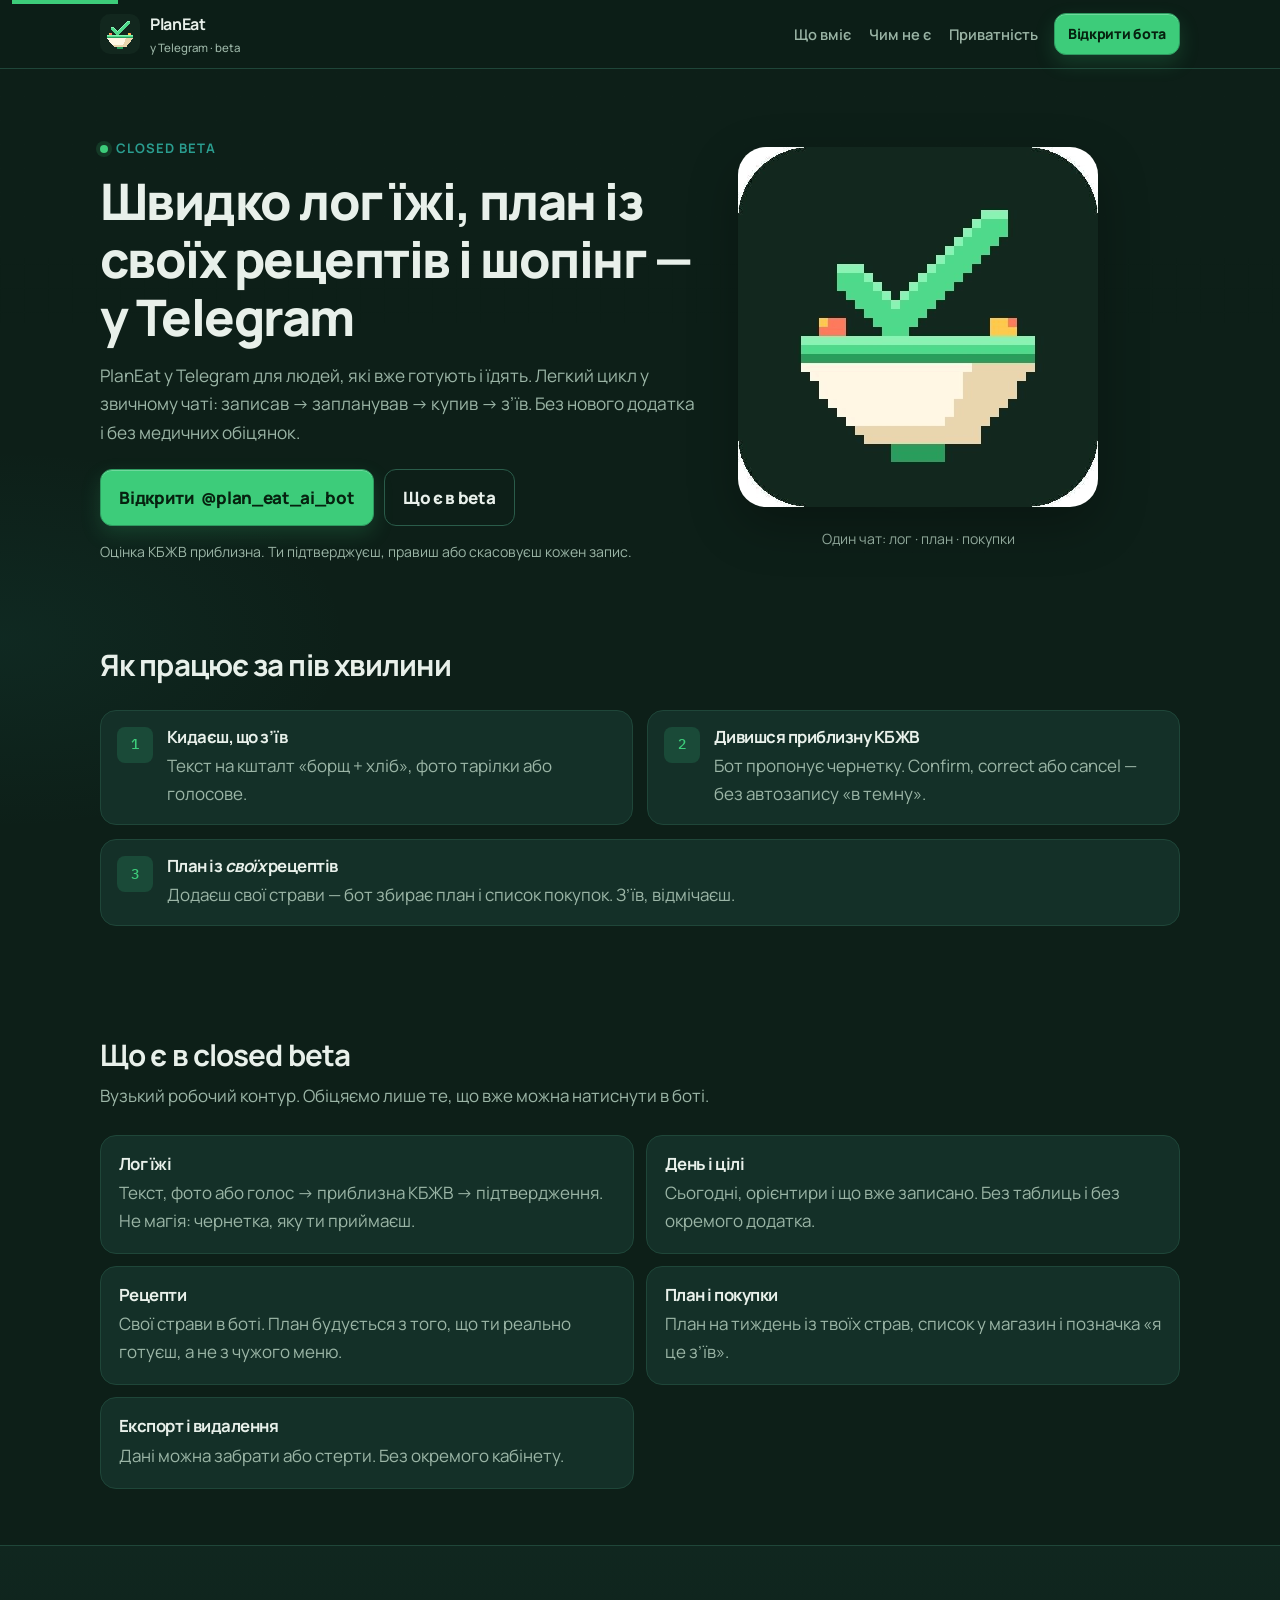
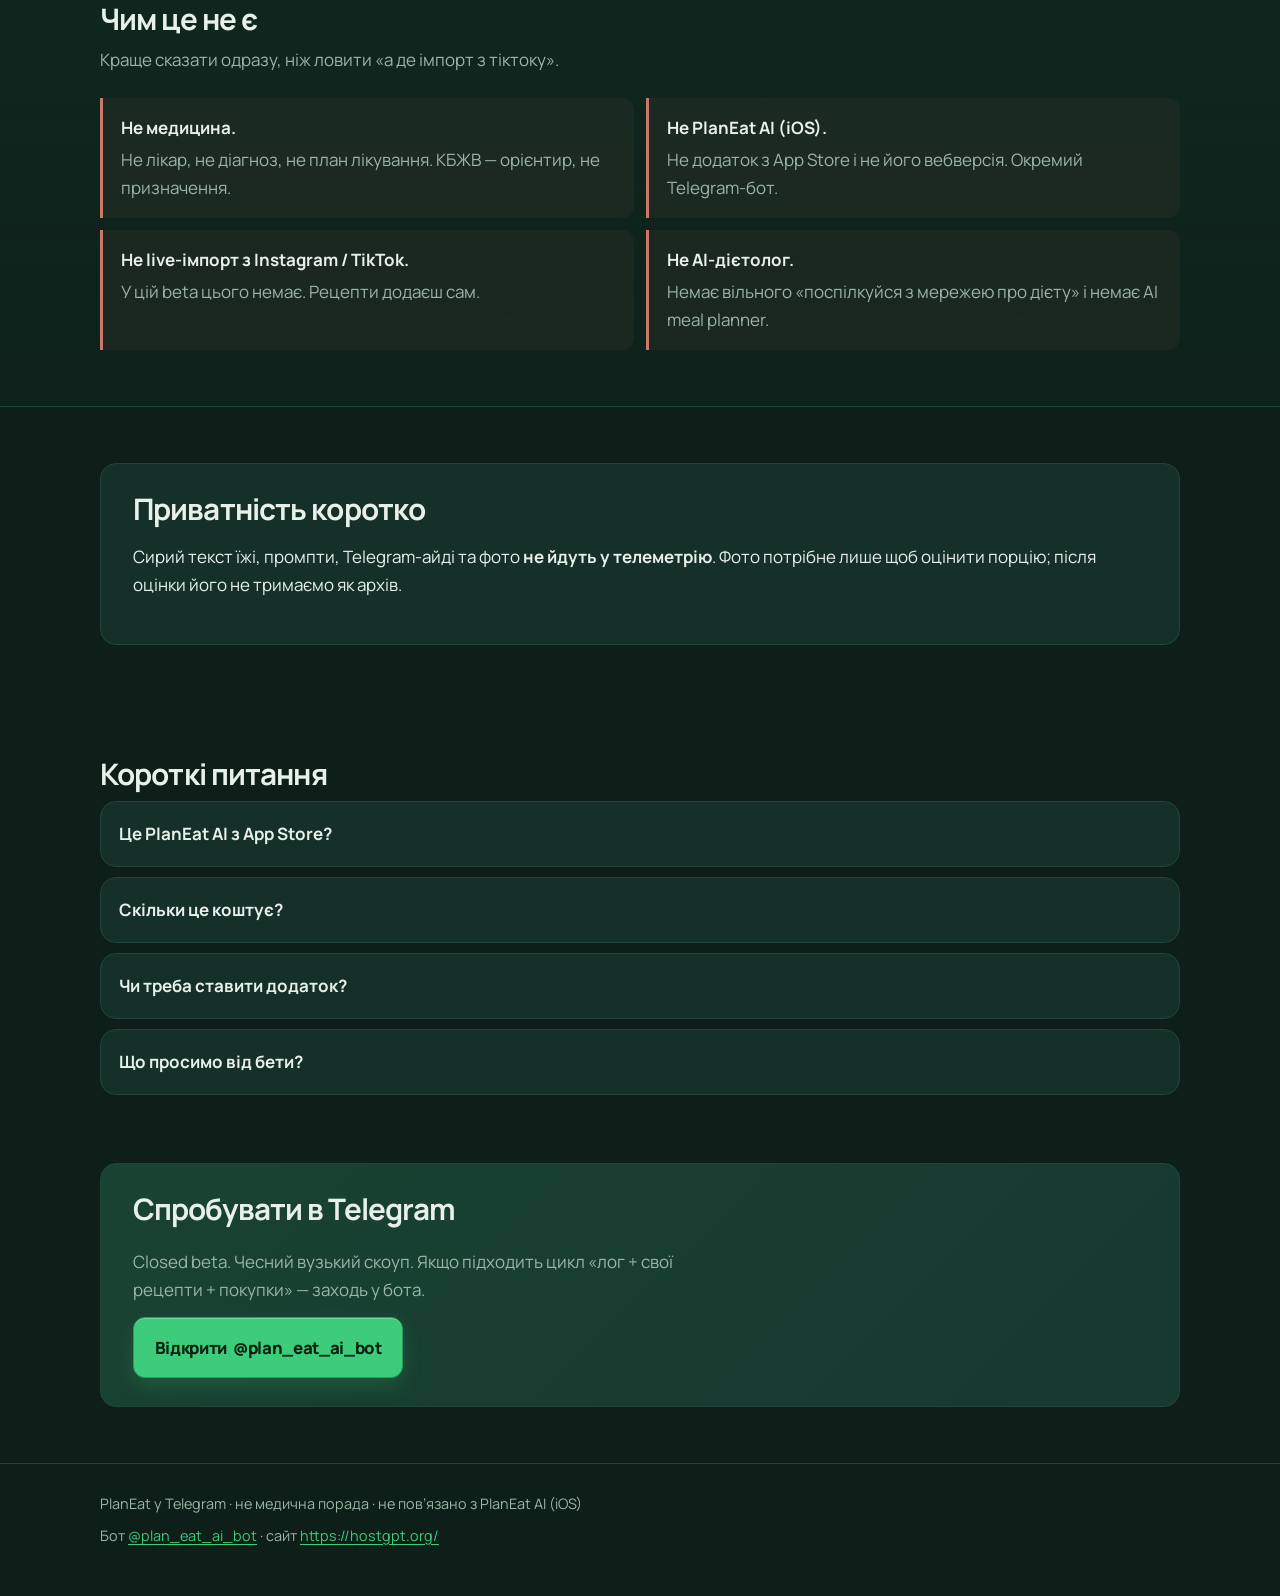
==== docs/index.html @ 119d3efa "Landing copy: capabilities only, no slash commands" ====
<!DOCTYPE html>
<html lang="uk">
<head>
  <meta charset="utf-8">
  <meta name="viewport" content="width=device-width, initial-scale=1">
  <script>
    window.SITE = {
      brand: "PlanEat",
      brandLong: "PlanEat у Telegram",
      domain: "https://hostgpt.org/",
      botUrl: "https://t.me/plan_eat_ai_bot",
      botHandle: "@plan_eat_ai_bot"
    };
  </script>
  <title>PlanEat у Telegram — лог їжі, план і покупки</title>
  <meta name="description" content="PlanEat у Telegram — closed beta. Швидко логай їжу (текст, фото, голос), збирай план із своїх рецептів і список покупок. Не лікар і не PlanEat AI з App Store.">
  <meta name="robots" content="index,follow">
  <meta name="theme-color" content="#0d1f18">
  <meta name="color-scheme" content="dark">
  <link rel="canonical" href="https://hostgpt.org/">
  <link rel="icon" href="logo.png" type="image/png" sizes="640x640">
  <link rel="apple-touch-icon" href="logo.png">

  <meta property="og:type" content="website">
  <meta property="og:locale" content="uk_UA">
  <meta property="og:site_name" content="PlanEat у Telegram">
  <meta property="og:title" content="PlanEat у Telegram — лог їжі, план і покупки">
  <meta property="og:description" content="Closed beta в Telegram: швидко лог їжі, план із своїх рецептів і шопінг. Текст, фото або голос → приблизна КБЖВ → ти підтверджуєш.">
  <meta property="og:url" content="https://hostgpt.org/">
  <meta property="og:image" content="https://hostgpt.org/logo.png">
  <meta property="og:image:alt" content="Піксельна миска з галочкою — логотип PlanEat у Telegram">
  <meta property="og:image:width" content="640">
  <meta property="og:image:height" content="640">

  <meta name="twitter:card" content="summary">
  <meta name="twitter:title" content="PlanEat у Telegram — лог їжі, план і покупки">
  <meta name="twitter:description" content="Closed beta: лог їжі + план із своїх рецептів + шопінг у Telegram.">
  <meta name="twitter:image" content="https://hostgpt.org/logo.png">

  <link rel="preconnect" href="https://fonts.googleapis.com">
  <link rel="preconnect" href="https://fonts.gstatic.com" crossorigin>
  <link href="https://fonts.googleapis.com/css2?family=IBM+Plex+Mono:wght@400;500&family=Manrope:wght@400;500;600;700;800&display=swap" rel="stylesheet">
  <link rel="stylesheet" href="styles.css">

  <script type="application/ld+json" id="jsonld">
  {
    "@context": "https://schema.org",
    "@graph": [
      {
        "@type": "WebSite",
        "name": "PlanEat у Telegram",
        "alternateName": "PlanEat",
        "url": "https://hostgpt.org/",
        "inLanguage": "uk",
        "description": "Closed beta Telegram-бота: лог їжі, план із своїх рецептів і список покупок."
      },
      {
        "@type": "SoftwareApplication",
        "name": "PlanEat у Telegram",
        "alternateName": "PlanEat",
        "applicationCategory": "LifestyleApplication",
        "operatingSystem": "Telegram",
        "inLanguage": "uk",
        "url": "https://hostgpt.org/",
        "image": "https://hostgpt.org/logo.png",
        "description": "Telegram-бот для швидкого логу їжі та плану з власних рецептів. Closed beta. Не медична порада і не PlanEat AI з App Store.",
        "offers": {
          "@type": "Offer",
          "price": "0",
          "priceCurrency": "USD"
        },
        "sameAs": ["https://t.me/plan_eat_ai_bot"]
      },
      {
        "@type": "FAQPage",
        "mainEntity": [
          {
            "@type": "Question",
            "name": "Це той самий PlanEat AI з App Store?",
            "acceptedAnswer": {
              "@type": "Answer",
              "text": "Ні. Це окремий Telegram-бот PlanEat у Telegram. Не пов’язано з iOS-додатком PlanEat AI."
            }
          },
          {
            "@type": "Question",
            "name": "Це медична або дієтологічна порада?",
            "acceptedAnswer": {
              "@type": "Answer",
              "text": "Ні. Бот не лікар і не AI-дієтолог. Оцінка КБЖВ приблизна, ти сам підтверджуєш запис."
            }
          },
          {
            "@type": "Question",
            "name": "Чи є імпорт з Instagram або TikTok?",
            "acceptedAnswer": {
              "@type": "Answer",
              "text": "Ні. У closed beta немає live-імпорту з Instagram, TikTok чи YouTube."
            }
          },
          {
            "@type": "Question",
            "name": "Що з приватністю?",
            "acceptedAnswer": {
              "@type": "Answer",
              "text": "Сирий текст їжі, промпти, Telegram-айді та фото не йдуть у телеметрію. Є експорт і видалення даних."
            }
          }
        ]
      }
    ]
  }
  </script>
</head>
<body>
  <a class="skip" href="#main">До змісту</a>

  <header class="site-header">
    <div class="wrap header-inner">
      <a class="brand" href="#top" data-site="domain" data-site-attr="href">
        <img src="logo.png" alt="" width="40" height="40">
        <span>
          <strong data-site="brand">PlanEat</strong>
          <small>у Telegram · beta</small>
        </span>
      </a>
      <nav class="nav" aria-label="Навігація">
        <a href="#umie">Що вміє</a>
        <a href="#ne-e">Чим не є</a>
        <a href="#privacy">Приватність</a>
      </nav>
      <a class="btn btn-sm" data-site="botUrl" data-site-attr="href" href="https://t.me/plan_eat_ai_bot">Відкрити бота</a>
    </div>
  </header>

  <main id="main">
    <section class="hero" id="top">
      <div class="wrap hero-grid">
        <div class="hero-copy">
          <p class="eyebrow"><span class="dot" aria-hidden="true"></span> Closed beta</p>
          <h1>Швидко лог їжі, план із своїх рецептів і шопінг — у Telegram</h1>
          <p class="lead">
            <span data-site="brandLong">PlanEat у Telegram</span> для людей, які вже готують і їдять.
            Легкий цикл у звичному чаті: записав → запланував → купив → з’їв.
            Без нового додатка і без медичних обіцянок.
          </p>
          <div class="cta-row">
            <a class="btn" data-site="botUrl" data-site-attr="href" href="https://t.me/plan_eat_ai_bot">
              Відкрити <span data-site="botHandle">@plan_eat_ai_bot</span>
            </a>
            <a class="btn btn-ghost" href="#umie">Що є в beta</a>
          </div>
          <p class="fine">Оцінка КБЖВ приблизна. Ти підтверджуєш, правиш або скасовуєш кожен запис.</p>
        </div>
        <figure class="hero-mark">
          <div class="glow" aria-hidden="true"></div>
          <img src="logo.png" alt="Піксельна миска з галочкою — логотип PlanEat" width="640" height="640">
          <figcaption>
            Один чат: лог · план · покупки
          </figcaption>
        </figure>
      </div>
    </section>

    <section class="section" id="yak" aria-labelledby="yak-title">
      <div class="wrap">
        <h2 id="yak-title">Як працює за пів хвилини</h2>
        <ol class="steps">
          <li>
            <span class="step-n">1</span>
            <div>
              <h3>Кидаєш, що з’їв</h3>
              <p>Текст на кшталт «борщ + хліб», фото тарілки або голосове.</p>
            </div>
          </li>
          <li>
            <span class="step-n">2</span>
            <div>
              <h3>Дивишся приблизну КБЖВ</h3>
              <p>Бот пропонує чернетку. Confirm, correct або cancel — без автозапису «в темну».</p>
            </div>
          </li>
          <li>
            <span class="step-n">3</span>
            <div>
              <h3>План із <em>своїх</em> рецептів</h3>
              <p>Додаєш свої страви — бот збирає план і список покупок. З’їв, відмічаєш.</p>
            </div>
          </li>
        </ol>
      </div>
    </section>

    <section class="section" id="umie" aria-labelledby="umie-title">
      <div class="wrap">
        <h2 id="umie-title">Що є в closed beta</h2>
        <p class="section-lead">Вузький робочий контур. Обіцяємо лише те, що вже можна натиснути в боті.</p>
        <ul class="cards">
          <li>
            <h3>Лог їжі</h3>
            <p>Текст, фото або голос → приблизна КБЖВ → підтвердження. Не магія: чернетка, яку ти приймаєш.</p>
          </li>
          <li>
            <h3>День і цілі</h3>
            <p>Сьогодні, орієнтири і що вже записано. Без таблиць і без окремого додатка.</p>
          </li>
          <li>
            <h3>Рецепти</h3>
            <p>Свої страви в боті. План будується з того, що ти реально готуєш, а не з чужого меню.</p>
          </li>
          <li>
            <h3>План і покупки</h3>
            <p>План на тиждень із твоїх страв, список у магазин і позначка «я це з’їв».</p>
          </li>
          <li>
            <h3>Експорт і видалення</h3>
            <p>Дані можна забрати або стерти. Без окремого кабінету.</p>
          </li>
        </ul>
      </div>
    </section>

    <section class="section section-alt" id="ne-e" aria-labelledby="ne-title">
      <div class="wrap">
        <h2 id="ne-title">Чим це не є</h2>
        <p class="section-lead">Краще сказати одразу, ніж ловити «а де імпорт з тіктоку».</p>
        <ul class="not-list">
          <li>
            <strong>Не медицина.</strong>
            Не лікар, не діагноз, не план лікування. КБЖВ — орієнтир, не призначення.
          </li>
          <li>
            <strong>Не PlanEat AI (iOS).</strong>
            Не додаток з App Store і не його вебверсія. Окремий Telegram-бот.
          </li>
          <li>
            <strong>Не live-імпорт з Instagram / TikTok.</strong>
            У цій beta цього немає. Рецепти додаєш сам.
          </li>
          <li>
            <strong>Не AI-дієтолог.</strong>
            Немає вільного «поспілкуйся з мережею про дієту» і немає AI meal planner.
          </li>
        </ul>
      </div>
    </section>

    <section class="section" id="privacy" aria-labelledby="priv-title">
      <div class="wrap privacy">
        <h2 id="priv-title">Приватність коротко</h2>
        <p>
          Сирий текст їжі, промпти, Telegram-айді та фото <strong>не йдуть у телеметрію</strong>.
          Фото потрібне лише щоб оцінити порцію; після оцінки його не тримаємо як архів.
        </p>
      </div>
    </section>

    <section class="section" id="faq" aria-labelledby="faq-title">
      <div class="wrap">
        <h2 id="faq-title">Короткі питання</h2>
        <div class="faq">
          <details>
            <summary>Це PlanEat AI з App Store?</summary>
            <p>Ні. <span data-site="brandLong">PlanEat у Telegram</span> — окремий бот. Не пов’язано з iOS-додатком PlanEat AI.</p>
          </details>
          <details>
            <summary>Скільки це коштує?</summary>
            <p>Closed beta. Немає публічного прайса і немає вигаданих «тарифів на лендінгу». Доступ — через бота в Telegram.</p>
          </details>
          <details>
            <summary>Чи треба ставити додаток?</summary>
            <p>Ні. Працює в Telegram: <a data-site="botUrl" data-site-attr="href" href="https://t.me/plan_eat_ai_bot"><span data-site="botHandle">@plan_eat_ai_bot</span></a>.</p>
          </details>
          <details>
            <summary>Що просимо від бети?</summary>
            <p>Кілька логів їжі, один план зі своїми рецептами і короткий фідбек: що зламалось або чого не вистачає. Набір поки закритий.</p>
          </details>
        </div>
      </div>
    </section>

    <section class="section cta-band" aria-labelledby="cta-title">
      <div class="wrap cta-band-inner">
        <h2 id="cta-title">Спробувати в Telegram</h2>
        <p>Closed beta. Чесний вузький скоуп. Якщо підходить цикл «лог + свої рецепти + покупки» — заходь у бота.</p>
        <a class="btn btn-lg" data-site="botUrl" data-site-attr="href" href="https://t.me/plan_eat_ai_bot">
          Відкрити <span data-site="botHandle">@plan_eat_ai_bot</span>
        </a>
      </div>
    </section>
  </main>

  <footer class="site-footer">
    <div class="wrap footer-inner">
      <p>
        <span data-site="brandLong">PlanEat у Telegram</span>
        · не медична порада
        · не пов’язано з PlanEat AI (iOS)
      </p>
      <p class="footer-meta">
        Бот
        <a data-site="botUrl" data-site-attr="href" href="https://t.me/plan_eat_ai_bot"><span data-site="botHandle">@plan_eat_ai_bot</span></a>
        · сайт
        <a data-site="domain" data-site-attr="href" href="https://hostgpt.org/"><span data-site="domain">https://hostgpt.org/</span></a>
      </p>
    </div>
  </footer>

  <script>
    (function (s) {
      if (!s) return;
      function origin() {
        return String(s.domain || "").replace(/\/+$/, "");
      }
      function abs(path) {
        return origin() + (path ? "/" + String(path).replace(/^\/+/, "") : "/");
      }
      document.querySelectorAll("[data-site]").forEach(function (el) {
        var key = el.getAttribute("data-site");
        var val = s[key];
        if (val == null || val === "") return;
        var attr = el.getAttribute("data-site-attr");
        if (attr) el.setAttribute(attr, val);
        else el.textContent = val;
      });
      var title = s.brandLong + " — лог їжі, план і покупки";
      document.title = title;
      var map = [
        ['meta[property="og:title"]', title],
        ['meta[property="og:site_name"]', s.brandLong],
        ['meta[property="og:url"]', abs("")],
        ['meta[property="og:image"]', abs("logo.png")],
        ['meta[name="twitter:title"]', title],
        ['meta[name="twitter:image"]', abs("logo.png")],
        ['link[rel="canonical"]', abs(""), "href"]
      ];
      map.forEach(function (row) {
        var el = document.querySelector(row[0]);
        if (!el) return;
        el.setAttribute(row[2] || "content", row[1]);
      });
      var ld = document.getElementById("jsonld");
      if (!ld) return;
      try {
        var data = JSON.parse(ld.textContent);
        (data["@graph"] || []).forEach(function (node) {
          if (node.name) node.name = s.brandLong;
          if (node.alternateName) node.alternateName = s.brand;
          if (node.url) node.url = abs("");
          if (node.image) node.image = abs("logo.png");
          if (node.sameAs) node.sameAs = [s.botUrl];
        });
        ld.textContent = JSON.stringify(data);
      } catch (e) {}
    })(window.SITE);
  </script>
</body>
</html>
---- docs/styles.css ----
/* PlanEat у Telegram — landing. Tokens first; swap brand via window.SITE, not colors. */
:root {
  --bg: #0d1f18;
  --bg-2: #10261e;
  --bg-card: #143028;
  --line: #1f4639;
  --line-strong: #2a5c4a;
  --accent: #3dcc7a;
  --accent-ink: #06210f;
  --teal: #2a9d8f;
  --text: #e8f0ea;
  --muted: #9bb5a6;
  --danger-soft: #c9786a;
  --shadow: 0 18px 50px rgba(0, 0, 0, 0.28);
  --radius: 16px;
  --font: "Manrope", system-ui, -apple-system, "Segoe UI", sans-serif;
  --mono: "IBM Plex Mono", ui-monospace, "SFMono-Regular", Menlo, monospace;
  --wrap: 1080px;
}

*,
*::before,
*::after {
  box-sizing: border-box;
}

html {
  scroll-behavior: smooth;
}

body {
  margin: 0;
  min-height: 100%;
  font-family: var(--font);
  font-size: 1.0625rem;
  line-height: 1.65;
  color: var(--text);
  background:
    radial-gradient(900px 420px at 85% -10%, rgba(61, 204, 122, 0.1), transparent 55%),
    radial-gradient(700px 380px at 0% 20%, rgba(42, 157, 143, 0.08), transparent 50%),
    var(--bg);
  -webkit-font-smoothing: antialiased;
}

body::before {
  content: "";
  pointer-events: none;
  position: fixed;
  inset: 0;
  z-index: 0;
  opacity: 0.18;
  background-image:
    linear-gradient(rgba(232, 240, 234, 0.035) 1px, transparent 1px),
    linear-gradient(90deg, rgba(232, 240, 234, 0.035) 1px, transparent 1px);
  background-size: 24px 24px;
  mask-image: linear-gradient(#000, transparent 92%);
}

body > * {
  position: relative;
  z-index: 1;
}

img {
  max-width: 100%;
  height: auto;
}

a {
  color: var(--accent);
  text-underline-offset: 0.18em;
}

a:hover {
  color: #6de49c;
}

:focus-visible {
  outline: 2px solid var(--accent);
  outline-offset: 3px;
}

.skip {
  position: absolute;
  left: 12px;
  top: -40px;
  z-index: 20;
  padding: 8px 12px;
  background: var(--accent);
  color: var(--accent-ink);
  font-weight: 700;
}

.skip:focus {
  top: 12px;
}

.wrap {
  width: min(var(--wrap), calc(100% - 32px));
  margin-inline: auto;
}

.site-header {
  position: sticky;
  top: 0;
  z-index: 10;
  border-bottom: 1px solid var(--line);
  background: rgba(13, 31, 24, 0.86);
  backdrop-filter: blur(12px);
}

.header-inner {
  display: flex;
  align-items: center;
  gap: 16px;
  min-height: 68px;
}

.brand {
  display: flex;
  align-items: center;
  gap: 10px;
  color: var(--text);
  text-decoration: none;
  min-width: 0;
}

.brand img {
  width: 40px;
  height: 40px;
  border-radius: 10px;
  image-rendering: pixelated;
}

.brand strong {
  display: block;
  font-size: 1rem;
  letter-spacing: -0.02em;
}

.brand small {
  display: block;
  color: var(--muted);
  font-size: 0.72rem;
  font-weight: 500;
}

.nav {
  display: none;
  margin-left: auto;
  gap: 18px;
}

.nav a {
  color: var(--muted);
  text-decoration: none;
  font-size: 0.92rem;
  font-weight: 600;
}

.nav a:hover {
  color: var(--text);
}

.header-inner .btn-sm {
  margin-left: auto;
}

.btn {
  display: inline-flex;
  align-items: center;
  justify-content: center;
  gap: 0.35em;
  padding: 0.85rem 1.15rem;
  border: 1px solid #2f9a60;
  border-radius: 12px;
  background: var(--accent);
  color: var(--accent-ink);
  font: inherit;
  font-weight: 800;
  letter-spacing: -0.02em;
  text-decoration: none;
  box-shadow: 0 1px 0 rgba(255, 255, 255, 0.25) inset, 0 8px 20px rgba(61, 204, 122, 0.18);
}

.btn:hover {
  color: var(--accent-ink);
  filter: brightness(1.05);
}

.btn-sm {
  padding: 0.55rem 0.8rem;
  font-size: 0.88rem;
}

.btn-lg {
  padding: 1rem 1.3rem;
  font-size: 1.05rem;
}

.btn-ghost {
  background: transparent;
  color: var(--text);
  border-color: var(--line-strong);
  box-shadow: none;
}

.btn-ghost:hover {
  color: var(--text);
  border-color: var(--accent);
}

.hero {
  padding: 40px 0 24px;
}

.hero-grid {
  display: grid;
  gap: 28px;
}

.eyebrow {
  display: inline-flex;
  align-items: center;
  gap: 8px;
  margin: 0 0 12px;
  color: var(--teal);
  font-size: 0.82rem;
  font-weight: 700;
  letter-spacing: 0.08em;
  text-transform: uppercase;
}

.dot {
  width: 8px;
  height: 8px;
  border-radius: 50%;
  background: var(--accent);
  box-shadow: 0 0 0 4px rgba(61, 204, 122, 0.15);
}

h1,
h2,
h3 {
  letter-spacing: -0.03em;
  line-height: 1.15;
}

h1 {
  margin: 0 0 16px;
  font-size: clamp(1.85rem, 7vw, 3.15rem);
  font-weight: 800;
}

h2 {
  margin: 0 0 10px;
  font-size: clamp(1.4rem, 3.4vw, 1.85rem);
}

h3 {
  margin: 0 0 6px;
  font-size: 1.05rem;
}

.lead,
.section-lead {
  color: var(--muted);
}

.lead {
  margin: 0 0 22px;
  max-width: 38rem;
  font-size: 1.08rem;
}

.cta-row {
  display: flex;
  flex-wrap: wrap;
  gap: 10px;
}

.fine {
  margin: 14px 0 0;
  color: var(--muted);
  font-size: 0.88rem;
}

.hero-mark {
  position: relative;
  margin: 8px auto 0;
  max-width: 280px;
  text-align: center;
}

.hero-mark img {
  position: relative;
  z-index: 1;
  border-radius: 28px;
  image-rendering: pixelated;
  box-shadow: var(--shadow);
}

.hero-mark .glow {
  position: absolute;
  inset: 8% 6%;
  background: radial-gradient(circle, rgba(61, 204, 122, 0.32), transparent 68%);
  filter: blur(18px);
}

.hero-mark figcaption {
  margin-top: 12px;
  color: var(--muted);
  font-size: 0.88rem;
}

.section {
  padding: 56px 0;
}

.section-alt {
  background: linear-gradient(180deg, rgba(20, 48, 40, 0.45), rgba(20, 48, 40, 0.2));
  border-block: 1px solid var(--line);
}

.section-lead {
  margin: 0 0 24px;
  max-width: 40rem;
}

.steps {
  display: grid;
  gap: 14px;
  padding: 0;
  margin: 28px 0 0;
  list-style: none;
  counter-reset: none;
}

.steps li {
  display: grid;
  grid-template-columns: auto 1fr;
  gap: 14px;
  padding: 16px;
  border: 1px solid var(--line);
  border-radius: var(--radius);
  background: var(--bg-card);
}

.steps h3,
.cards h3 {
  color: var(--text);
}

.steps p,
.cards p,
.not-list,
.faq p {
  margin: 0;
  color: var(--muted);
}

.step-n {
  display: grid;
  place-items: center;
  width: 36px;
  height: 36px;
  border-radius: 8px;
  background: #1a4a38;
  color: var(--accent);
  font-family: var(--mono);
  font-size: 0.85rem;
  font-weight: 500;
}

code {
  padding: 0.08em 0.38em;
  border: 1px solid var(--line-strong);
  border-radius: 6px;
  background: #10261e;
  color: #8ee8c0;
  font-family: var(--mono);
  font-size: 0.84em;
}

.cards {
  display: grid;
  gap: 12px;
  padding: 0;
  margin: 0;
  list-style: none;
}

.cards li,
.privacy,
.faq details,
.cta-band-inner {
  padding: 18px;
  border: 1px solid var(--line);
  border-radius: var(--radius);
  background: var(--bg-card);
}

.not-list {
  display: grid;
  gap: 12px;
  padding: 0;
  margin: 0;
  list-style: none;
}

.not-list li {
  padding: 16px 16px 16px 18px;
  border-left: 3px solid var(--danger-soft);
  border-radius: 0 12px 12px 0;
  background: rgba(201, 120, 106, 0.06);
}

.not-list strong {
  display: block;
  margin-bottom: 4px;
  color: var(--text);
}

.privacy p + p {
  margin-top: 12px;
}

.faq {
  display: grid;
  gap: 10px;
}

.faq summary {
  cursor: pointer;
  font-weight: 700;
  list-style: none;
}

.faq summary::-webkit-details-marker {
  display: none;
}

.faq details[open] summary {
  margin-bottom: 8px;
  color: var(--accent);
}

.cta-band {
  padding-top: 12px;
}

.cta-band-inner {
  display: grid;
  justify-items: start;
  gap: 12px;
  background:
    linear-gradient(135deg, rgba(61, 204, 122, 0.12), rgba(42, 157, 143, 0.08)),
    var(--bg-card);
}

.cta-band-inner p {
  margin: 0;
  max-width: 36rem;
  color: var(--muted);
}

.site-footer {
  padding: 28px 0 40px;
  border-top: 1px solid var(--line);
  color: var(--muted);
  font-size: 0.9rem;
}

.footer-inner p {
  margin: 0 0 8px;
}

@media (min-width: 720px) {
  .wrap {
    width: min(var(--wrap), calc(100% - 48px));
  }

  .nav {
    display: flex;
  }

  .header-inner .btn-sm {
    margin-left: 0;
  }

  .hero {
    padding: 64px 0 28px;
  }

  .hero-grid {
    grid-template-columns: 1.15fr 0.85fr;
    align-items: center;
    gap: 40px;
  }

  .hero-mark {
    margin: 0;
    max-width: 360px;
  }

  .steps,
  .cards,
  .not-list {
    grid-template-columns: 1fr 1fr;
  }

  .steps li:last-child,
  .cards li:last-child {
    grid-column: 1 / -1;
  }

  .privacy,
  .cta-band-inner {
    padding: 28px 32px;
  }
}

@media (min-width: 960px) {
  .cards {
    grid-template-columns: 1fr 1fr;
  }

  .cards li:last-child {
    grid-column: auto;
  }
}

@media (prefers-reduced-motion: reduce) {
  html {
    scroll-behavior: auto;
  }

  .btn,
  a {
    transition: none;
  }
}
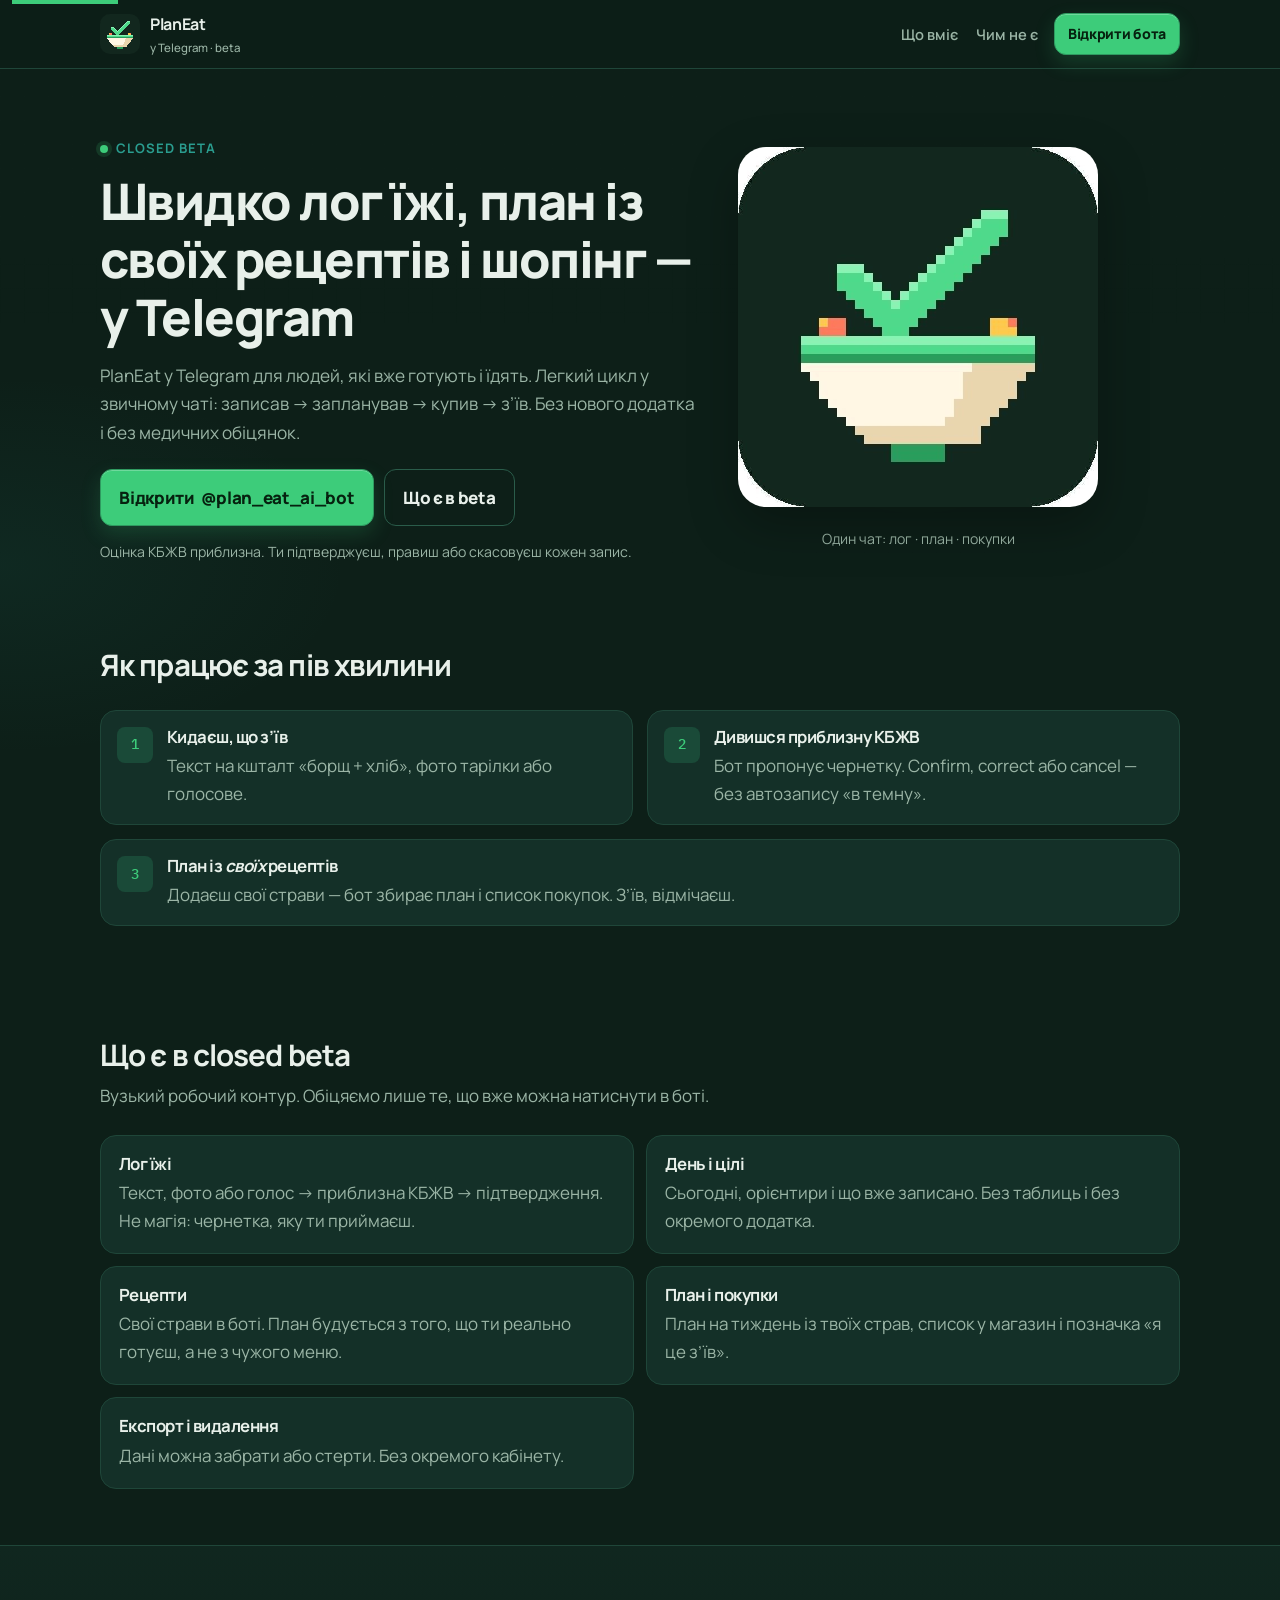
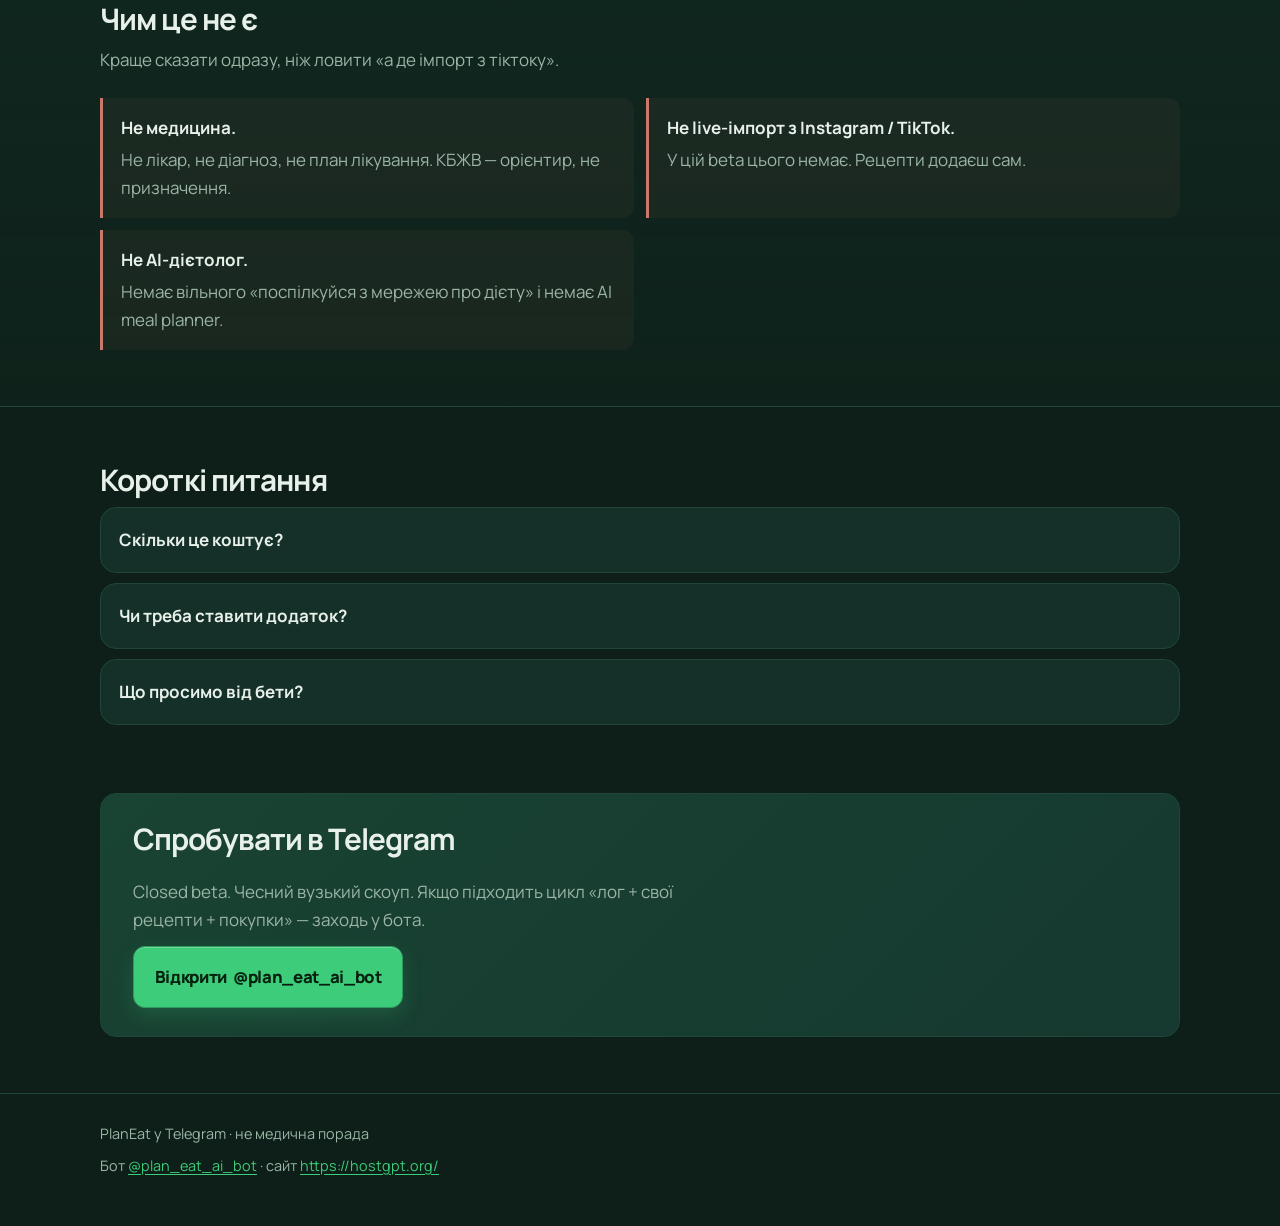
==== commit c51646ca: "Drop PlanEat AI disclaimer and privacy sermon from landing" ====
--- a/docs/index.html
+++ b/docs/index.html
@@ -13,7 +13,7 @@
     };
   </script>
   <title>PlanEat у Telegram — лог їжі, план і покупки</title>
-  <meta name="description" content="PlanEat у Telegram — closed beta. Швидко логай їжу (текст, фото, голос), збирай план із своїх рецептів і список покупок. Не лікар і не PlanEat AI з App Store.">
+  <meta name="description" content="PlanEat у Telegram — closed beta. Швидко логай їжу (текст, фото, голос), збирай план із своїх рецептів і список покупок.">
   <meta name="robots" content="index,follow">
   <meta name="theme-color" content="#0d1f18">
   <meta name="color-scheme" content="dark">
@@ -63,7 +63,7 @@
         "inLanguage": "uk",
         "url": "https://hostgpt.org/",
         "image": "https://hostgpt.org/logo.png",
-        "description": "Telegram-бот для швидкого логу їжі та плану з власних рецептів. Closed beta. Не медична порада і не PlanEat AI з App Store.",
+        "description": "Telegram-бот для швидкого логу їжі та плану з власних рецептів. Closed beta.",
         "offers": {
           "@type": "Offer",
           "price": "0",
@@ -74,14 +74,7 @@
       {
         "@type": "FAQPage",
         "mainEntity": [
-          {
-            "@type": "Question",
-            "name": "Це той самий PlanEat AI з App Store?",
-            "acceptedAnswer": {
-              "@type": "Answer",
-              "text": "Ні. Це окремий Telegram-бот PlanEat у Telegram. Не пов’язано з iOS-додатком PlanEat AI."
-            }
-          },
+          
           {
             "@type": "Question",
             "name": "Це медична або дієтологічна порада?",
@@ -97,15 +90,7 @@
               "@type": "Answer",
               "text": "Ні. У closed beta немає live-імпорту з Instagram, TikTok чи YouTube."
             }
-          },
-          {
-            "@type": "Question",
-            "name": "Що з приватністю?",
-            "acceptedAnswer": {
-              "@type": "Answer",
-              "text": "Сирий текст їжі, промпти, Telegram-айді та фото не йдуть у телеметрію. Є експорт і видалення даних."
-            }
-          }
+          }}
         ]
       }
     ]
@@ -127,7 +112,6 @@
       <nav class="nav" aria-label="Навігація">
         <a href="#umie">Що вміє</a>
         <a href="#ne-e">Чим не є</a>
-        <a href="#privacy">Приватність</a>
       </nav>
       <a class="btn btn-sm" data-site="botUrl" data-site-attr="href" href="https://t.me/plan_eat_ai_bot">Відкрити бота</a>
     </div>
@@ -230,10 +214,6 @@
             Не лікар, не діагноз, не план лікування. КБЖВ — орієнтир, не призначення.
           </li>
           <li>
-            <strong>Не PlanEat AI (iOS).</strong>
-            Не додаток з App Store і не його вебверсія. Окремий Telegram-бот.
-          </li>
-          <li>
             <strong>Не live-імпорт з Instagram / TikTok.</strong>
             У цій beta цього немає. Рецепти додаєш сам.
           </li>
@@ -242,16 +222,6 @@
             Немає вільного «поспілкуйся з мережею про дієту» і немає AI meal planner.
           </li>
         </ul>
-      </div>
-    </section>
-
-    <section class="section" id="privacy" aria-labelledby="priv-title">
-      <div class="wrap privacy">
-        <h2 id="priv-title">Приватність коротко</h2>
-        <p>
-          Сирий текст їжі, промпти, Telegram-айді та фото <strong>не йдуть у телеметрію</strong>.
-          Фото потрібне лише щоб оцінити порцію; після оцінки його не тримаємо як архів.
-        </p>
       </div>
     </section>
 
@@ -259,10 +229,6 @@
       <div class="wrap">
         <h2 id="faq-title">Короткі питання</h2>
         <div class="faq">
-          <details>
-            <summary>Це PlanEat AI з App Store?</summary>
-            <p>Ні. <span data-site="brandLong">PlanEat у Telegram</span> — окремий бот. Не пов’язано з iOS-додатком PlanEat AI.</p>
-          </details>
           <details>
             <summary>Скільки це коштує?</summary>
             <p>Closed beta. Немає публічного прайса і немає вигаданих «тарифів на лендінгу». Доступ — через бота в Telegram.</p>
@@ -295,7 +261,6 @@
       <p>
         <span data-site="brandLong">PlanEat у Telegram</span>
         · не медична порада
-        · не пов’язано з PlanEat AI (iOS)
       </p>
       <p class="footer-meta">
         Бот
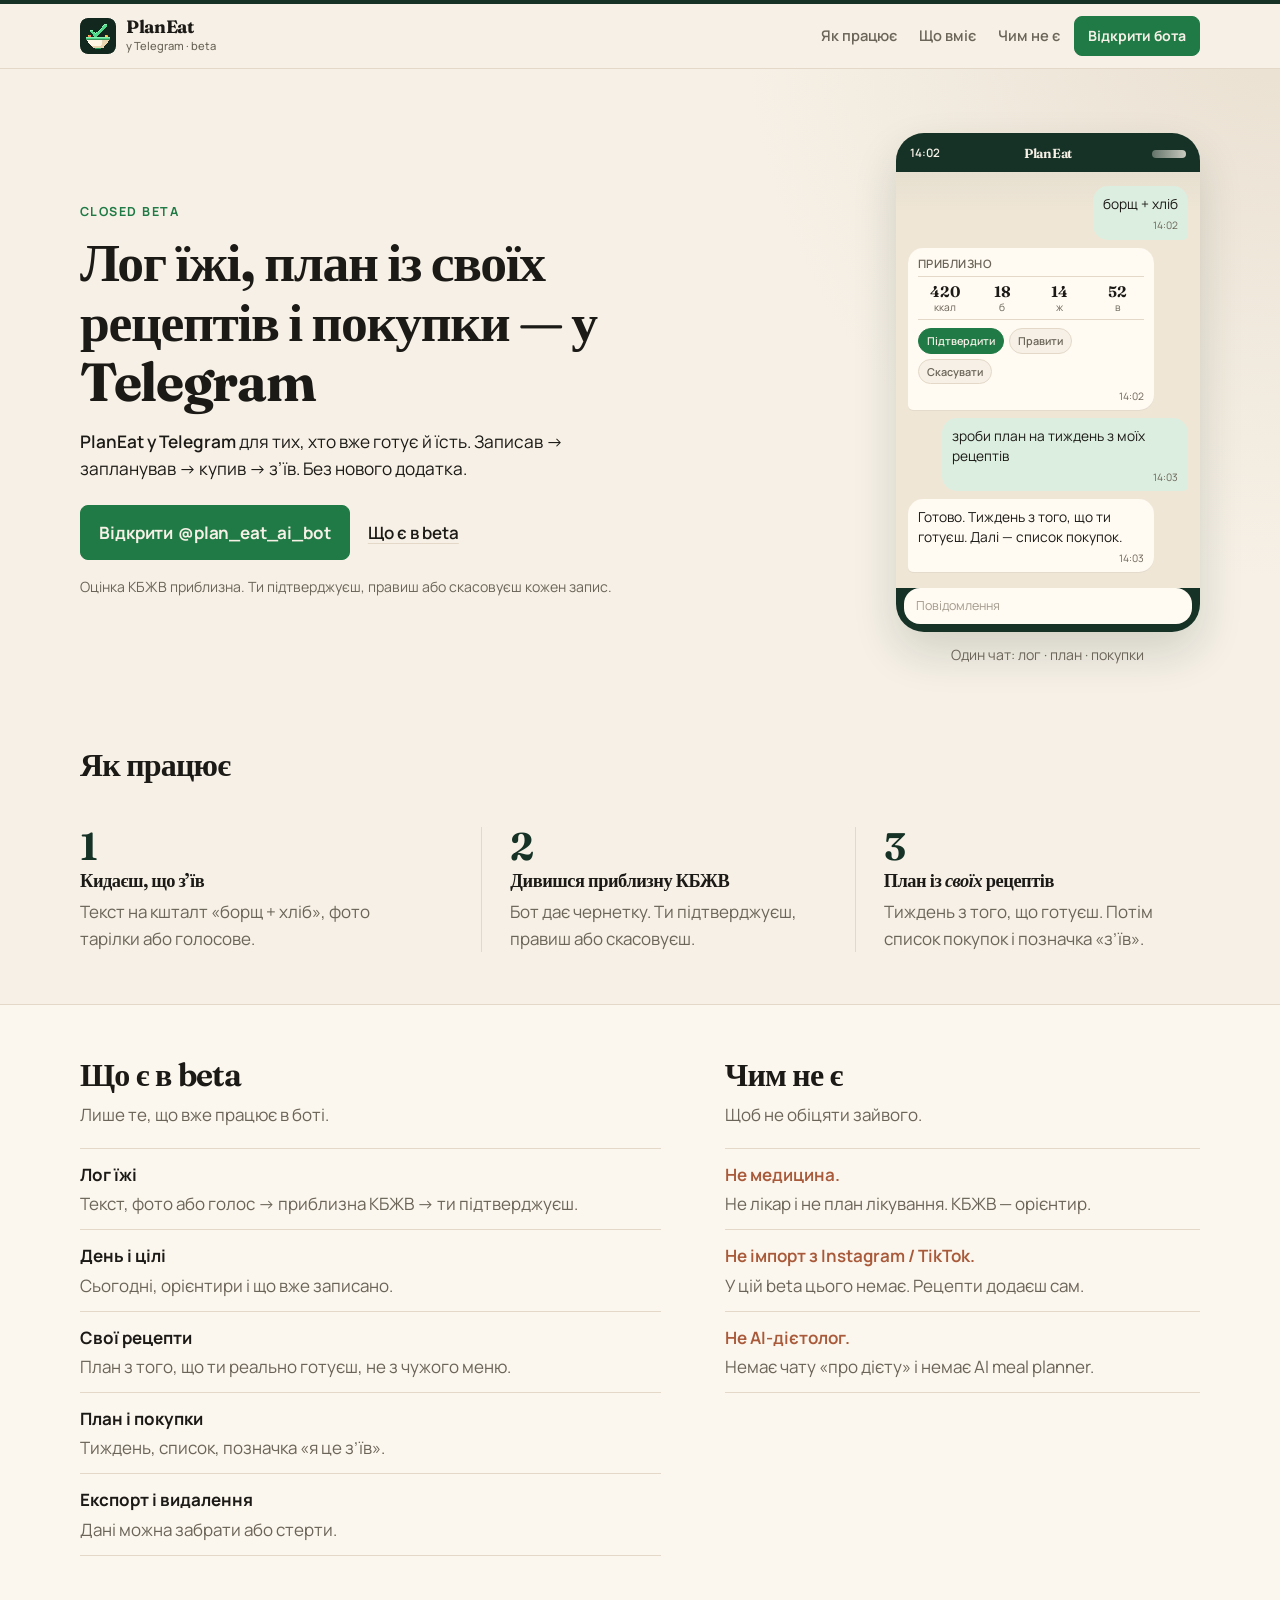
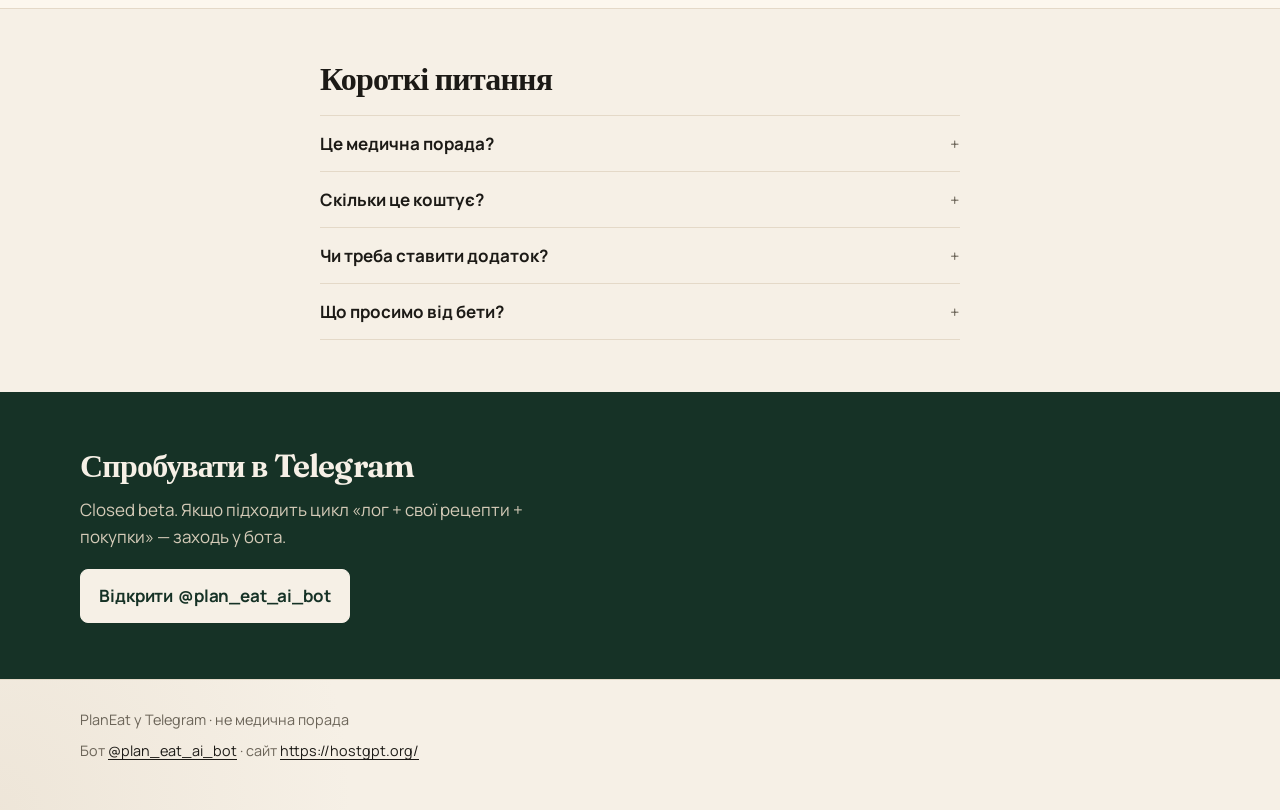
==== commit c088908d: "Warm editorial PlanEat landing with Telegram chat hero" ====
--- a/docs/index.html
+++ b/docs/index.html
@@ -15,8 +15,8 @@
   <title>PlanEat у Telegram — лог їжі, план і покупки</title>
   <meta name="description" content="PlanEat у Telegram — closed beta. Швидко логай їжу (текст, фото, голос), збирай план із своїх рецептів і список покупок.">
   <meta name="robots" content="index,follow">
-  <meta name="theme-color" content="#0d1f18">
-  <meta name="color-scheme" content="dark">
+  <meta name="theme-color" content="#f6f0e6">
+  <meta name="color-scheme" content="light">
   <link rel="canonical" href="https://hostgpt.org/">
   <link rel="icon" href="logo.png" type="image/png" sizes="640x640">
   <link rel="apple-touch-icon" href="logo.png">
@@ -39,7 +39,7 @@
 
   <link rel="preconnect" href="https://fonts.googleapis.com">
   <link rel="preconnect" href="https://fonts.gstatic.com" crossorigin>
-  <link href="https://fonts.googleapis.com/css2?family=IBM+Plex+Mono:wght@400;500&family=Manrope:wght@400;500;600;700;800&display=swap" rel="stylesheet">
+  <link href="https://fonts.googleapis.com/css2?family=Fraunces:opsz,wght@9..144,600;9..144,700&family=Manrope:wght@400;500;600;700&display=swap" rel="stylesheet">
   <link rel="stylesheet" href="styles.css">
 
   <script type="application/ld+json" id="jsonld">
@@ -63,7 +63,7 @@
         "inLanguage": "uk",
         "url": "https://hostgpt.org/",
         "image": "https://hostgpt.org/logo.png",
-        "description": "Telegram-бот для швидкого логу їжі та плану з власних рецептів. Closed beta.",
+        "description": "Telegram-бот для швидкого логу їжі та плану з власних рецептів. Closed beta. Не медична порада.",
         "offers": {
           "@type": "Offer",
           "price": "0",
@@ -74,7 +74,6 @@
       {
         "@type": "FAQPage",
         "mainEntity": [
-          
           {
             "@type": "Question",
             "name": "Це медична або дієтологічна порада?",
@@ -90,7 +89,15 @@
               "@type": "Answer",
               "text": "Ні. У closed beta немає live-імпорту з Instagram, TikTok чи YouTube."
             }
-          }}
+          },
+          {
+            "@type": "Question",
+            "name": "Чи треба ставити додаток?",
+            "acceptedAnswer": {
+              "@type": "Answer",
+              "text": "Ні. Працює в Telegram."
+            }
+          }
         ]
       }
     ]
@@ -103,13 +110,14 @@
   <header class="site-header">
     <div class="wrap header-inner">
       <a class="brand" href="#top" data-site="domain" data-site-attr="href">
-        <img src="logo.png" alt="" width="40" height="40">
+        <img src="logo.png" alt="" width="36" height="36">
         <span>
           <strong data-site="brand">PlanEat</strong>
           <small>у Telegram · beta</small>
         </span>
       </a>
       <nav class="nav" aria-label="Навігація">
+        <a href="#yak">Як працює</a>
         <a href="#umie">Що вміє</a>
         <a href="#ne-e">Чим не є</a>
       </nav>
@@ -121,117 +129,151 @@
     <section class="hero" id="top">
       <div class="wrap hero-grid">
         <div class="hero-copy">
-          <p class="eyebrow"><span class="dot" aria-hidden="true"></span> Closed beta</p>
-          <h1>Швидко лог їжі, план із своїх рецептів і шопінг — у Telegram</h1>
+          <p class="eyebrow">Closed beta</p>
+          <h1>Лог їжі, план із своїх рецептів і покупки — у Telegram</h1>
           <p class="lead">
-            <span data-site="brandLong">PlanEat у Telegram</span> для людей, які вже готують і їдять.
-            Легкий цикл у звичному чаті: записав → запланував → купив → з’їв.
-            Без нового додатка і без медичних обіцянок.
+            <span data-site="brandLong">PlanEat у Telegram</span> для тих, хто вже готує й їсть.
+            Записав → запланував → купив → з’їв. Без нового додатка.
           </p>
           <div class="cta-row">
             <a class="btn" data-site="botUrl" data-site-attr="href" href="https://t.me/plan_eat_ai_bot">
               Відкрити <span data-site="botHandle">@plan_eat_ai_bot</span>
             </a>
-            <a class="btn btn-ghost" href="#umie">Що є в beta</a>
+            <a class="link-ghost" href="#umie">Що є в beta</a>
           </div>
           <p class="fine">Оцінка КБЖВ приблизна. Ти підтверджуєш, правиш або скасовуєш кожен запис.</p>
         </div>
-        <figure class="hero-mark">
-          <div class="glow" aria-hidden="true"></div>
-          <img src="logo.png" alt="Піксельна миска з галочкою — логотип PlanEat" width="640" height="640">
-          <figcaption>
-            Один чат: лог · план · покупки
-          </figcaption>
+
+        <figure class="hero-phone">
+          <div class="phone">
+            <div class="phone-bar">
+              <span class="phone-time">14:02</span>
+              <span class="phone-title" data-site="brand">PlanEat</span>
+              <span class="phone-sigs" aria-hidden="true"></span>
+            </div>
+            <div class="chat" role="group" aria-label="Приклад чату в Telegram">
+              <div class="bubble out">
+                <p>борщ + хліб</p>
+                <time>14:02</time>
+              </div>
+              <div class="bubble in">
+                <p class="bubble-kicker">Приблизно</p>
+                <div class="macros">
+                  <span><strong>420</strong> ккал</span>
+                  <span><strong>18</strong> б</span>
+                  <span><strong>14</strong> ж</span>
+                  <span><strong>52</strong> в</span>
+                </div>
+                <div class="chips">
+                  <span class="chip chip-yes">Підтвердити</span>
+                  <span class="chip">Правити</span>
+                  <span class="chip">Скасувати</span>
+                </div>
+                <time>14:02</time>
+              </div>
+              <div class="bubble out">
+                <p>зроби план на тиждень з моїх рецептів</p>
+                <time>14:03</time>
+              </div>
+              <div class="bubble in">
+                <p>Готово. Тиждень з того, що ти готуєш. Далі — список покупок.</p>
+                <time>14:03</time>
+              </div>
+            </div>
+            <div class="composer" aria-hidden="true">
+              <span>Повідомлення</span>
+            </div>
+          </div>
+          <figcaption>Один чат: лог · план · покупки</figcaption>
         </figure>
       </div>
     </section>
 
     <section class="section" id="yak" aria-labelledby="yak-title">
       <div class="wrap">
-        <h2 id="yak-title">Як працює за пів хвилини</h2>
+        <h2 id="yak-title">Як працює</h2>
         <ol class="steps">
           <li>
             <span class="step-n">1</span>
-            <div>
-              <h3>Кидаєш, що з’їв</h3>
-              <p>Текст на кшталт «борщ + хліб», фото тарілки або голосове.</p>
-            </div>
+            <h3>Кидаєш, що з’їв</h3>
+            <p>Текст на кшталт «борщ + хліб», фото тарілки або голосове.</p>
           </li>
           <li>
             <span class="step-n">2</span>
-            <div>
-              <h3>Дивишся приблизну КБЖВ</h3>
-              <p>Бот пропонує чернетку. Confirm, correct або cancel — без автозапису «в темну».</p>
-            </div>
+            <h3>Дивишся приблизну КБЖВ</h3>
+            <p>Бот дає чернетку. Ти підтверджуєш, правиш або скасовуєш.</p>
           </li>
           <li>
             <span class="step-n">3</span>
-            <div>
-              <h3>План із <em>своїх</em> рецептів</h3>
-              <p>Додаєш свої страви — бот збирає план і список покупок. З’їв, відмічаєш.</p>
-            </div>
+            <h3>План із <em>своїх</em> рецептів</h3>
+            <p>Тиждень з того, що готуєш. Потім список покупок і позначка «з’їв».</p>
           </li>
         </ol>
       </div>
     </section>
 
-    <section class="section" id="umie" aria-labelledby="umie-title">
+    <section class="section split-section" aria-labelledby="umie-title">
       <div class="wrap">
-        <h2 id="umie-title">Що є в closed beta</h2>
-        <p class="section-lead">Вузький робочий контур. Обіцяємо лише те, що вже можна натиснути в боті.</p>
-        <ul class="cards">
-          <li>
-            <h3>Лог їжі</h3>
-            <p>Текст, фото або голос → приблизна КБЖВ → підтвердження. Не магія: чернетка, яку ти приймаєш.</p>
-          </li>
-          <li>
-            <h3>День і цілі</h3>
-            <p>Сьогодні, орієнтири і що вже записано. Без таблиць і без окремого додатка.</p>
-          </li>
-          <li>
-            <h3>Рецепти</h3>
-            <p>Свої страви в боті. План будується з того, що ти реально готуєш, а не з чужого меню.</p>
-          </li>
-          <li>
-            <h3>План і покупки</h3>
-            <p>План на тиждень із твоїх страв, список у магазин і позначка «я це з’їв».</p>
-          </li>
-          <li>
-            <h3>Експорт і видалення</h3>
-            <p>Дані можна забрати або стерти. Без окремого кабінету.</p>
-          </li>
-        </ul>
-      </div>
-    </section>
-
-    <section class="section section-alt" id="ne-e" aria-labelledby="ne-title">
-      <div class="wrap">
-        <h2 id="ne-title">Чим це не є</h2>
-        <p class="section-lead">Краще сказати одразу, ніж ловити «а де імпорт з тіктоку».</p>
-        <ul class="not-list">
-          <li>
-            <strong>Не медицина.</strong>
-            Не лікар, не діагноз, не план лікування. КБЖВ — орієнтир, не призначення.
-          </li>
-          <li>
-            <strong>Не live-імпорт з Instagram / TikTok.</strong>
-            У цій beta цього немає. Рецепти додаєш сам.
-          </li>
-          <li>
-            <strong>Не AI-дієтолог.</strong>
-            Немає вільного «поспілкуйся з мережею про дієту» і немає AI meal planner.
-          </li>
-        </ul>
+        <div class="split">
+          <div id="umie">
+            <h2 id="umie-title">Що є в beta</h2>
+            <p class="section-lead">Лише те, що вже працює в боті.</p>
+            <ul class="feat">
+              <li>
+                <strong>Лог їжі</strong>
+                Текст, фото або голос → приблизна КБЖВ → ти підтверджуєш.
+              </li>
+              <li>
+                <strong>День і цілі</strong>
+                Сьогодні, орієнтири і що вже записано.
+              </li>
+              <li>
+                <strong>Свої рецепти</strong>
+                План з того, що ти реально готуєш, не з чужого меню.
+              </li>
+              <li>
+                <strong>План і покупки</strong>
+                Тиждень, список, позначка «я це з’їв».
+              </li>
+              <li>
+                <strong>Експорт і видалення</strong>
+                Дані можна забрати або стерти.
+              </li>
+            </ul>
+          </div>
+          <div id="ne-e">
+            <h2 id="ne-title">Чим не є</h2>
+            <p class="section-lead">Щоб не обіцяти зайвого.</p>
+            <ul class="not-list">
+              <li>
+                <strong>Не медицина.</strong>
+                Не лікар і не план лікування. КБЖВ — орієнтир.
+              </li>
+              <li>
+                <strong>Не імпорт з Instagram / TikTok.</strong>
+                У цій beta цього немає. Рецепти додаєш сам.
+              </li>
+              <li>
+                <strong>Не AI-дієтолог.</strong>
+                Немає чату «про дієту» і немає AI meal planner.
+              </li>
+            </ul>
+          </div>
+        </div>
       </div>
     </section>
 
     <section class="section" id="faq" aria-labelledby="faq-title">
-      <div class="wrap">
+      <div class="wrap narrow">
         <h2 id="faq-title">Короткі питання</h2>
         <div class="faq">
           <details>
+            <summary>Це медична порада?</summary>
+            <p>Ні. Бот не лікар і не AI-дієтолог. Оцінка КБЖВ приблизна — ти підтверджуєш запис.</p>
+          </details>
+          <details>
             <summary>Скільки це коштує?</summary>
-            <p>Closed beta. Немає публічного прайса і немає вигаданих «тарифів на лендінгу». Доступ — через бота в Telegram.</p>
+            <p>Closed beta. Немає публічного прайса. Доступ — через бота в Telegram.</p>
           </details>
           <details>
             <summary>Чи треба ставити додаток?</summary>
@@ -239,17 +281,17 @@
           </details>
           <details>
             <summary>Що просимо від бети?</summary>
-            <p>Кілька логів їжі, один план зі своїми рецептами і короткий фідбек: що зламалось або чого не вистачає. Набір поки закритий.</p>
+            <p>Кілька логів їжі, один тижневий план зі своїми рецептами і короткий фідбек: що зламалось або чого не вистачає.</p>
           </details>
         </div>
       </div>
     </section>
 
-    <section class="section cta-band" aria-labelledby="cta-title">
+    <section class="cta-band" aria-labelledby="cta-title">
       <div class="wrap cta-band-inner">
         <h2 id="cta-title">Спробувати в Telegram</h2>
-        <p>Closed beta. Чесний вузький скоуп. Якщо підходить цикл «лог + свої рецепти + покупки» — заходь у бота.</p>
-        <a class="btn btn-lg" data-site="botUrl" data-site-attr="href" href="https://t.me/plan_eat_ai_bot">
+        <p>Closed beta. Якщо підходить цикл «лог + свої рецепти + покупки» — заходь у бота.</p>
+        <a class="btn btn-on-forest" data-site="botUrl" data-site-attr="href" href="https://t.me/plan_eat_ai_bot">
           Відкрити <span data-site="botHandle">@plan_eat_ai_bot</span>
         </a>
       </div>
--- a/docs/styles.css
+++ b/docs/styles.css
@@ -1,21 +1,20 @@
-/* PlanEat у Telegram — landing. Tokens first; swap brand via window.SITE, not colors. */
+/* PlanEat у Telegram — warm kitchen landing. Brand swap via window.SITE, not colors. */
 :root {
-  --bg: #0d1f18;
-  --bg-2: #10261e;
-  --bg-card: #143028;
-  --line: #1f4639;
-  --line-strong: #2a5c4a;
-  --accent: #3dcc7a;
-  --accent-ink: #06210f;
-  --teal: #2a9d8f;
-  --text: #e8f0ea;
-  --muted: #9bb5a6;
-  --danger-soft: #c9786a;
-  --shadow: 0 18px 50px rgba(0, 0, 0, 0.28);
-  --radius: 16px;
+  --paper: #f6f0e6;
+  --paper-2: #fffaf2;
+  --ink: #1c1a16;
+  --muted: #6b6458;
+  --forest: #163226;
+  --accent: #1f7a45;
+  --accent-ink: #f6f0e6;
+  --hairline: #e4d9c8;
+  --danger-soft: #a85a3a;
+  --chat: #efe6d6;
+  --bubble-out: #dceee0;
+  --display: "Fraunces", "Iowan Old Style", "Palatino Linotype", Palatino, serif;
   --font: "Manrope", system-ui, -apple-system, "Segoe UI", sans-serif;
-  --mono: "IBM Plex Mono", ui-monospace, "SFMono-Regular", Menlo, monospace;
-  --wrap: 1080px;
+  --wrap: 1120px;
+  --header-h: 64px;
 }
 
 *,
@@ -33,32 +32,13 @@
   min-height: 100%;
   font-family: var(--font);
   font-size: 1.0625rem;
-  line-height: 1.65;
-  color: var(--text);
-  background:
-    radial-gradient(900px 420px at 85% -10%, rgba(61, 204, 122, 0.1), transparent 55%),
-    radial-gradient(700px 380px at 0% 20%, rgba(42, 157, 143, 0.08), transparent 50%),
-    var(--bg);
+  line-height: 1.6;
+  color: var(--ink);
+  background-color: var(--paper);
+  background-image:
+    radial-gradient(ellipse 70% 40% at 100% 0%, rgba(228, 217, 200, 0.7), transparent 60%),
+    radial-gradient(ellipse 50% 30% at 0% 100%, rgba(228, 217, 200, 0.45), transparent 55%);
   -webkit-font-smoothing: antialiased;
-}
-
-body::before {
-  content: "";
-  pointer-events: none;
-  position: fixed;
-  inset: 0;
-  z-index: 0;
-  opacity: 0.18;
-  background-image:
-    linear-gradient(rgba(232, 240, 234, 0.035) 1px, transparent 1px),
-    linear-gradient(90deg, rgba(232, 240, 234, 0.035) 1px, transparent 1px);
-  background-size: 24px 24px;
-  mask-image: linear-gradient(#000, transparent 92%);
-}
-
-body > * {
-  position: relative;
-  z-index: 1;
 }
 
 img {
@@ -72,7 +52,7 @@
 }
 
 a:hover {
-  color: #6de49c;
+  color: var(--forest);
 }
 
 :focus-visible {
@@ -80,14 +60,19 @@
   outline-offset: 3px;
 }
 
+::selection {
+  background: #d5e8d4;
+  color: var(--forest);
+}
+
 .skip {
   position: absolute;
   left: 12px;
-  top: -40px;
-  z-index: 20;
+  top: -48px;
+  z-index: 30;
   padding: 8px 12px;
-  background: var(--accent);
-  color: var(--accent-ink);
+  background: var(--forest);
+  color: var(--paper);
   font-weight: 700;
 }
 
@@ -98,57 +83,66 @@
 .wrap {
   width: min(var(--wrap), calc(100% - 32px));
   margin-inline: auto;
+}
+
+.narrow {
+  width: min(40rem, calc(100% - 32px));
 }
 
 .site-header {
   position: sticky;
   top: 0;
   z-index: 10;
-  border-bottom: 1px solid var(--line);
-  background: rgba(13, 31, 24, 0.86);
-  backdrop-filter: blur(12px);
+  border-top: 4px solid var(--forest);
+  border-bottom: 1px solid var(--hairline);
+  background: var(--paper);
 }
 
 .header-inner {
   display: flex;
   align-items: center;
-  gap: 16px;
-  min-height: 68px;
+  gap: 14px;
+  min-height: var(--header-h);
 }
 
 .brand {
   display: flex;
   align-items: center;
   gap: 10px;
-  color: var(--text);
+  min-width: 0;
+  color: var(--ink);
   text-decoration: none;
-  min-width: 0;
 }
 
 .brand img {
-  width: 40px;
-  height: 40px;
-  border-radius: 10px;
+  width: 36px;
+  height: 36px;
+  flex: none;
+  border-radius: 8px;
   image-rendering: pixelated;
 }
 
 .brand strong {
   display: block;
-  font-size: 1rem;
+  font-family: var(--display);
+  font-size: 1.12rem;
+  font-weight: 700;
+  font-optical-sizing: auto;
   letter-spacing: -0.02em;
+  line-height: 1.15;
 }
 
 .brand small {
   display: block;
   color: var(--muted);
-  font-size: 0.72rem;
+  font-size: 0.7rem;
   font-weight: 500;
 }
 
 .nav {
   display: none;
   margin-left: auto;
-  gap: 18px;
+  gap: 22px;
 }
 
 .nav a {
@@ -159,7 +153,7 @@
 }
 
 .nav a:hover {
-  color: var(--text);
+  color: var(--ink);
 }
 
 .header-inner .btn-sm {
@@ -170,268 +164,395 @@
   display: inline-flex;
   align-items: center;
   justify-content: center;
-  gap: 0.35em;
-  padding: 0.85rem 1.15rem;
-  border: 1px solid #2f9a60;
-  border-radius: 12px;
+  gap: 0.3em;
+  padding: 0.8rem 1.15rem;
+  border: 1px solid var(--accent);
+  border-radius: 8px;
   background: var(--accent);
   color: var(--accent-ink);
   font: inherit;
-  font-weight: 800;
-  letter-spacing: -0.02em;
+  font-weight: 700;
+  letter-spacing: -0.01em;
   text-decoration: none;
-  box-shadow: 0 1px 0 rgba(255, 255, 255, 0.25) inset, 0 8px 20px rgba(61, 204, 122, 0.18);
 }
 
 .btn:hover {
+  background: var(--forest);
+  border-color: var(--forest);
   color: var(--accent-ink);
-  filter: brightness(1.05);
 }
 
 .btn-sm {
-  padding: 0.55rem 0.8rem;
+  padding: 0.5rem 0.85rem;
   font-size: 0.88rem;
 }
 
-.btn-lg {
-  padding: 1rem 1.3rem;
-  font-size: 1.05rem;
-}
-
-.btn-ghost {
-  background: transparent;
-  color: var(--text);
-  border-color: var(--line-strong);
-  box-shadow: none;
-}
-
-.btn-ghost:hover {
-  color: var(--text);
-  border-color: var(--accent);
+.btn-on-forest {
+  background: var(--paper);
+  border-color: var(--paper);
+  color: var(--forest);
+}
+
+.btn-on-forest:hover {
+  background: var(--paper-2);
+  border-color: var(--paper-2);
+  color: var(--forest);
+}
+
+.link-ghost {
+  align-self: center;
+  color: var(--ink);
+  font-weight: 600;
+  text-decoration-color: var(--hairline);
+  text-underline-offset: 0.22em;
+}
+
+.link-ghost:hover {
+  color: var(--accent);
+  text-decoration-color: var(--accent);
 }
 
 .hero {
-  padding: 40px 0 24px;
+  padding: 36px 0 12px;
 }
 
 .hero-grid {
   display: grid;
-  gap: 28px;
+  gap: 32px;
+  min-width: 0;
 }
 
 .eyebrow {
-  display: inline-flex;
-  align-items: center;
-  gap: 8px;
-  margin: 0 0 12px;
-  color: var(--teal);
-  font-size: 0.82rem;
+  margin: 0 0 10px;
+  color: var(--accent);
+  font-size: 0.78rem;
   font-weight: 700;
-  letter-spacing: 0.08em;
+  letter-spacing: 0.12em;
   text-transform: uppercase;
-}
-
-.dot {
-  width: 8px;
-  height: 8px;
-  border-radius: 50%;
-  background: var(--accent);
-  box-shadow: 0 0 0 4px rgba(61, 204, 122, 0.15);
 }
 
 h1,
 h2,
 h3 {
-  letter-spacing: -0.03em;
-  line-height: 1.15;
+  font-family: var(--display);
+  font-optical-sizing: auto;
+  font-weight: 650;
+  letter-spacing: -0.025em;
+  line-height: 1.12;
 }
 
 h1 {
   margin: 0 0 16px;
-  font-size: clamp(1.85rem, 7vw, 3.15rem);
-  font-weight: 800;
+  font-size: clamp(2rem, 7.2vw, 3.35rem);
+  font-weight: 700;
 }
 
 h2 {
-  margin: 0 0 10px;
-  font-size: clamp(1.4rem, 3.4vw, 1.85rem);
+  margin: 0 0 8px;
+  font-size: clamp(1.55rem, 3.2vw, 2rem);
 }
 
 h3 {
   margin: 0 0 6px;
-  font-size: 1.05rem;
+  font-size: 1.15rem;
 }
 
 .lead,
-.section-lead {
+.section-lead,
+.fine,
+.steps p,
+.feat,
+.not-list,
+.faq p,
+figcaption {
   color: var(--muted);
 }
 
 .lead {
   margin: 0 0 22px;
-  max-width: 38rem;
+  max-width: 34rem;
   font-size: 1.08rem;
+  color: var(--ink);
+}
+
+.lead span {
+  font-weight: 600;
 }
 
 .cta-row {
   display: flex;
   flex-wrap: wrap;
-  gap: 10px;
+  align-items: center;
+  gap: 14px 18px;
 }
 
 .fine {
-  margin: 14px 0 0;
-  color: var(--muted);
+  margin: 16px 0 0;
   font-size: 0.88rem;
 }
 
-.hero-mark {
+.hero-phone {
+  margin: 0 auto;
+  width: min(100%, 304px);
+  min-width: 0;
+}
+
+.phone {
+  overflow: hidden;
+  border-radius: 28px;
+  background: var(--forest);
+  box-shadow: 0 20px 44px rgba(22, 50, 38, 0.16);
+}
+
+.phone-bar {
+  display: grid;
+  grid-template-columns: 1fr auto 1fr;
+  align-items: center;
+  padding: 10px 14px 8px;
+  color: var(--paper);
+  font-size: 0.72rem;
+  font-weight: 600;
+}
+
+.phone-time {
+  justify-self: start;
+}
+
+.phone-title {
+  font-family: var(--display);
+  font-size: 0.82rem;
+  font-weight: 650;
+  letter-spacing: -0.02em;
+}
+
+.phone-sigs {
+  justify-self: end;
+  width: 34px;
+  height: 8px;
+  border-radius: 99px;
+  background: linear-gradient(90deg, rgba(246, 240, 230, 0.35), rgba(246, 240, 230, 0.8));
+}
+
+.chat {
+  display: flex;
+  flex-direction: column;
+  gap: 8px;
+  min-height: 320px;
+  padding: 14px 12px 16px;
+  background:
+    linear-gradient(180deg, rgba(22, 50, 38, 0.04), transparent 40px),
+    var(--chat);
+}
+
+.bubble {
   position: relative;
-  margin: 8px auto 0;
-  max-width: 280px;
+  max-width: 88%;
+  min-width: 0;
+  padding: 8px 10px 6px;
+  border-radius: 15px;
+}
+
+.bubble p {
+  margin: 0;
+  font-size: 0.86rem;
+  line-height: 1.4;
+  overflow-wrap: anywhere;
+}
+
+.bubble time {
+  display: block;
+  margin-top: 4px;
+  color: var(--muted);
+  font-size: 0.64rem;
+  text-align: right;
+}
+
+.bubble.out {
+  margin-left: auto;
+  background: var(--bubble-out);
+  border-bottom-right-radius: 5px;
+}
+
+.bubble.in {
+  margin-right: auto;
+  background: var(--paper-2);
+  border-bottom-left-radius: 5px;
+  box-shadow: 0 1px 0 rgba(28, 26, 22, 0.05);
+}
+
+.bubble-kicker {
+  margin-bottom: 4px !important;
+  color: var(--muted);
+  font-size: 0.72rem !important;
+  font-weight: 600;
+  letter-spacing: 0.04em;
+  text-transform: uppercase;
+}
+
+.macros {
+  display: grid;
+  grid-template-columns: repeat(4, minmax(0, 1fr));
+  gap: 4px;
+  margin: 2px 0 8px;
+  padding: 6px 0;
+  border-top: 1px solid var(--hairline);
+  border-bottom: 1px solid var(--hairline);
+}
+
+.macros span {
+  display: flex;
+  flex-direction: column;
+  align-items: center;
+  color: var(--muted);
+  font-size: 0.64rem;
+  line-height: 1.2;
+}
+
+.macros strong {
+  color: var(--ink);
+  font-family: var(--display);
+  font-size: 0.95rem;
+  font-weight: 650;
+  font-variant-numeric: oldstyle-nums;
+}
+
+.chips {
+  display: flex;
+  flex-wrap: wrap;
+  gap: 5px;
+}
+
+.chip {
+  padding: 3px 8px;
+  border: 1px solid var(--hairline);
+  border-radius: 99px;
+  background: var(--paper);
+  color: var(--muted);
+  font-size: 0.68rem;
+  font-weight: 600;
+}
+
+.chip-yes {
+  border-color: var(--accent);
+  background: var(--accent);
+  color: var(--accent-ink);
+}
+
+.composer {
+  margin: 0 8px 8px;
+  padding: 8px 12px;
+  border-radius: 16px;
+  background: var(--paper-2);
+  color: #a39a8c;
+  font-size: 0.78rem;
+}
+
+.hero-phone figcaption {
+  margin: 12px 0 0;
   text-align: center;
-}
-
-.hero-mark img {
-  position: relative;
-  z-index: 1;
-  border-radius: 28px;
-  image-rendering: pixelated;
-  box-shadow: var(--shadow);
-}
-
-.hero-mark .glow {
-  position: absolute;
-  inset: 8% 6%;
-  background: radial-gradient(circle, rgba(61, 204, 122, 0.32), transparent 68%);
-  filter: blur(18px);
-}
-
-.hero-mark figcaption {
-  margin-top: 12px;
-  color: var(--muted);
   font-size: 0.88rem;
 }
 
 .section {
-  padding: 56px 0;
-}
-
-.section-alt {
-  background: linear-gradient(180deg, rgba(20, 48, 40, 0.45), rgba(20, 48, 40, 0.2));
-  border-block: 1px solid var(--line);
+  padding: 52px 0;
+}
+
+.split-section {
+  border-block: 1px solid var(--hairline);
+  background: color-mix(in srgb, var(--paper-2) 70%, var(--paper));
 }
 
 .section-lead {
-  margin: 0 0 24px;
-  max-width: 40rem;
+  margin: 0 0 20px;
+  max-width: 28rem;
 }
 
 .steps {
   display: grid;
-  gap: 14px;
-  padding: 0;
-  margin: 28px 0 0;
+  gap: 28px;
+  padding: 28px 0 0;
+  margin: 0;
   list-style: none;
-  counter-reset: none;
 }
 
 .steps li {
+  min-width: 0;
+}
+
+.step-n {
+  display: block;
+  margin-bottom: 6px;
+  color: var(--forest);
+  font-family: var(--display);
+  font-size: 2.4rem;
+  font-weight: 650;
+  font-optical-sizing: auto;
+  font-variant-numeric: oldstyle-nums;
+  line-height: 1;
+}
+
+.steps h3 em {
+  font-style: italic;
+  font-weight: 650;
+}
+
+.steps p {
+  margin: 0;
+  max-width: 22rem;
+}
+
+.split {
   display: grid;
-  grid-template-columns: auto 1fr;
-  gap: 14px;
-  padding: 16px;
-  border: 1px solid var(--line);
-  border-radius: var(--radius);
-  background: var(--bg-card);
-}
-
-.steps h3,
-.cards h3 {
-  color: var(--text);
-}
-
-.steps p,
-.cards p,
-.not-list,
-.faq p {
-  margin: 0;
-  color: var(--muted);
-}
-
-.step-n {
-  display: grid;
-  place-items: center;
-  width: 36px;
-  height: 36px;
-  border-radius: 8px;
-  background: #1a4a38;
-  color: var(--accent);
-  font-family: var(--mono);
-  font-size: 0.85rem;
-  font-weight: 500;
-}
-
-code {
-  padding: 0.08em 0.38em;
-  border: 1px solid var(--line-strong);
-  border-radius: 6px;
-  background: #10261e;
-  color: #8ee8c0;
-  font-family: var(--mono);
-  font-size: 0.84em;
-}
-
-.cards {
-  display: grid;
-  gap: 12px;
+  gap: 40px;
+}
+
+.feat,
+.not-list {
   padding: 0;
   margin: 0;
   list-style: none;
 }
 
-.cards li,
-.privacy,
-.faq details,
-.cta-band-inner {
-  padding: 18px;
-  border: 1px solid var(--line);
-  border-radius: var(--radius);
-  background: var(--bg-card);
-}
-
-.not-list {
-  display: grid;
-  gap: 12px;
-  padding: 0;
-  margin: 0;
-  list-style: none;
-}
-
+.feat li,
 .not-list li {
-  padding: 16px 16px 16px 18px;
-  border-left: 3px solid var(--danger-soft);
-  border-radius: 0 12px 12px 0;
-  background: rgba(201, 120, 106, 0.06);
-}
-
+  padding: 12px 0;
+  border-top: 1px solid var(--hairline);
+}
+
+.feat li:last-child,
+.not-list li:last-child {
+  border-bottom: 1px solid var(--hairline);
+}
+
+.feat strong,
 .not-list strong {
   display: block;
-  margin-bottom: 4px;
-  color: var(--text);
-}
-
-.privacy p + p {
-  margin-top: 12px;
+  margin-bottom: 2px;
+  color: var(--ink);
+  font-weight: 700;
+}
+
+.not-list strong {
+  color: var(--danger-soft);
+  font-weight: 650;
+}
+
+.not-list {
+  color: var(--muted);
 }
 
 .faq {
-  display: grid;
-  gap: 10px;
+  margin-top: 18px;
+  border-top: 1px solid var(--hairline);
+}
+
+.faq details {
+  border-bottom: 1px solid var(--hairline);
 }
 
 .faq summary {
   cursor: pointer;
+  padding: 14px 0;
   font-weight: 700;
   list-style: none;
 }
@@ -440,33 +561,52 @@
   display: none;
 }
 
+.faq summary::after {
+  float: right;
+  color: var(--muted);
+  font-family: var(--display);
+  font-weight: 650;
+  content: "+";
+}
+
+.faq details[open] summary::after {
+  content: "–";
+}
+
 .faq details[open] summary {
-  margin-bottom: 8px;
-  color: var(--accent);
+  color: var(--forest);
+}
+
+.faq p {
+  margin: 0 0 16px;
 }
 
 .cta-band {
-  padding-top: 12px;
+  padding: 56px 0;
+  background: var(--forest);
+  color: var(--paper);
 }
 
 .cta-band-inner {
   display: grid;
   justify-items: start;
   gap: 12px;
-  background:
-    linear-gradient(135deg, rgba(61, 204, 122, 0.12), rgba(42, 157, 143, 0.08)),
-    var(--bg-card);
-}
-
-.cta-band-inner p {
+}
+
+.cta-band h2 {
   margin: 0;
-  max-width: 36rem;
-  color: var(--muted);
+  color: var(--paper);
+}
+
+.cta-band p {
+  margin: 0 0 6px;
+  max-width: 32rem;
+  color: #d5cbb8;
 }
 
 .site-footer {
   padding: 28px 0 40px;
-  border-top: 1px solid var(--line);
+  border-top: 1px solid var(--hairline);
   color: var(--muted);
   font-size: 0.9rem;
 }
@@ -475,9 +615,22 @@
   margin: 0 0 8px;
 }
 
+.site-footer a {
+  color: var(--ink);
+}
+
+.site-footer a:hover {
+  color: var(--accent);
+}
+
 @media (min-width: 720px) {
-  .wrap {
+  .wrap,
+  .narrow {
     width: min(var(--wrap), calc(100% - 48px));
+  }
+
+  .narrow {
+    width: min(40rem, calc(100% - 48px));
   }
 
   .nav {
@@ -493,40 +646,31 @@
   }
 
   .hero-grid {
-    grid-template-columns: 1.15fr 0.85fr;
+    grid-template-columns: minmax(0, 1.15fr) minmax(0, 0.85fr);
     align-items: center;
-    gap: 40px;
-  }
-
-  .hero-mark {
-    margin: 0;
-    max-width: 360px;
-  }
-
-  .steps,
-  .cards,
-  .not-list {
-    grid-template-columns: 1fr 1fr;
-  }
-
-  .steps li:last-child,
-  .cards li:last-child {
-    grid-column: 1 / -1;
-  }
-
-  .privacy,
-  .cta-band-inner {
-    padding: 28px 32px;
-  }
-}
-
-@media (min-width: 960px) {
-  .cards {
-    grid-template-columns: 1fr 1fr;
-  }
-
-  .cards li:last-child {
-    grid-column: auto;
+    gap: 48px;
+  }
+
+  .hero-phone {
+    margin: 0 0 0 auto;
+  }
+
+  .steps {
+    grid-template-columns: 1fr 1fr 1fr;
+    gap: 0;
+    padding-top: 36px;
+  }
+
+  .steps li + li {
+    padding-left: 28px;
+    margin-left: 28px;
+    border-left: 1px solid var(--hairline);
+  }
+
+  .split {
+    grid-template-columns: 1.1fr 0.9fr;
+    gap: 64px;
+    align-items: start;
   }
 }
 
@@ -534,9 +678,4 @@
   html {
     scroll-behavior: auto;
   }
-
-  .btn,
-  a {
-    transition: none;
-  }
-}
+}
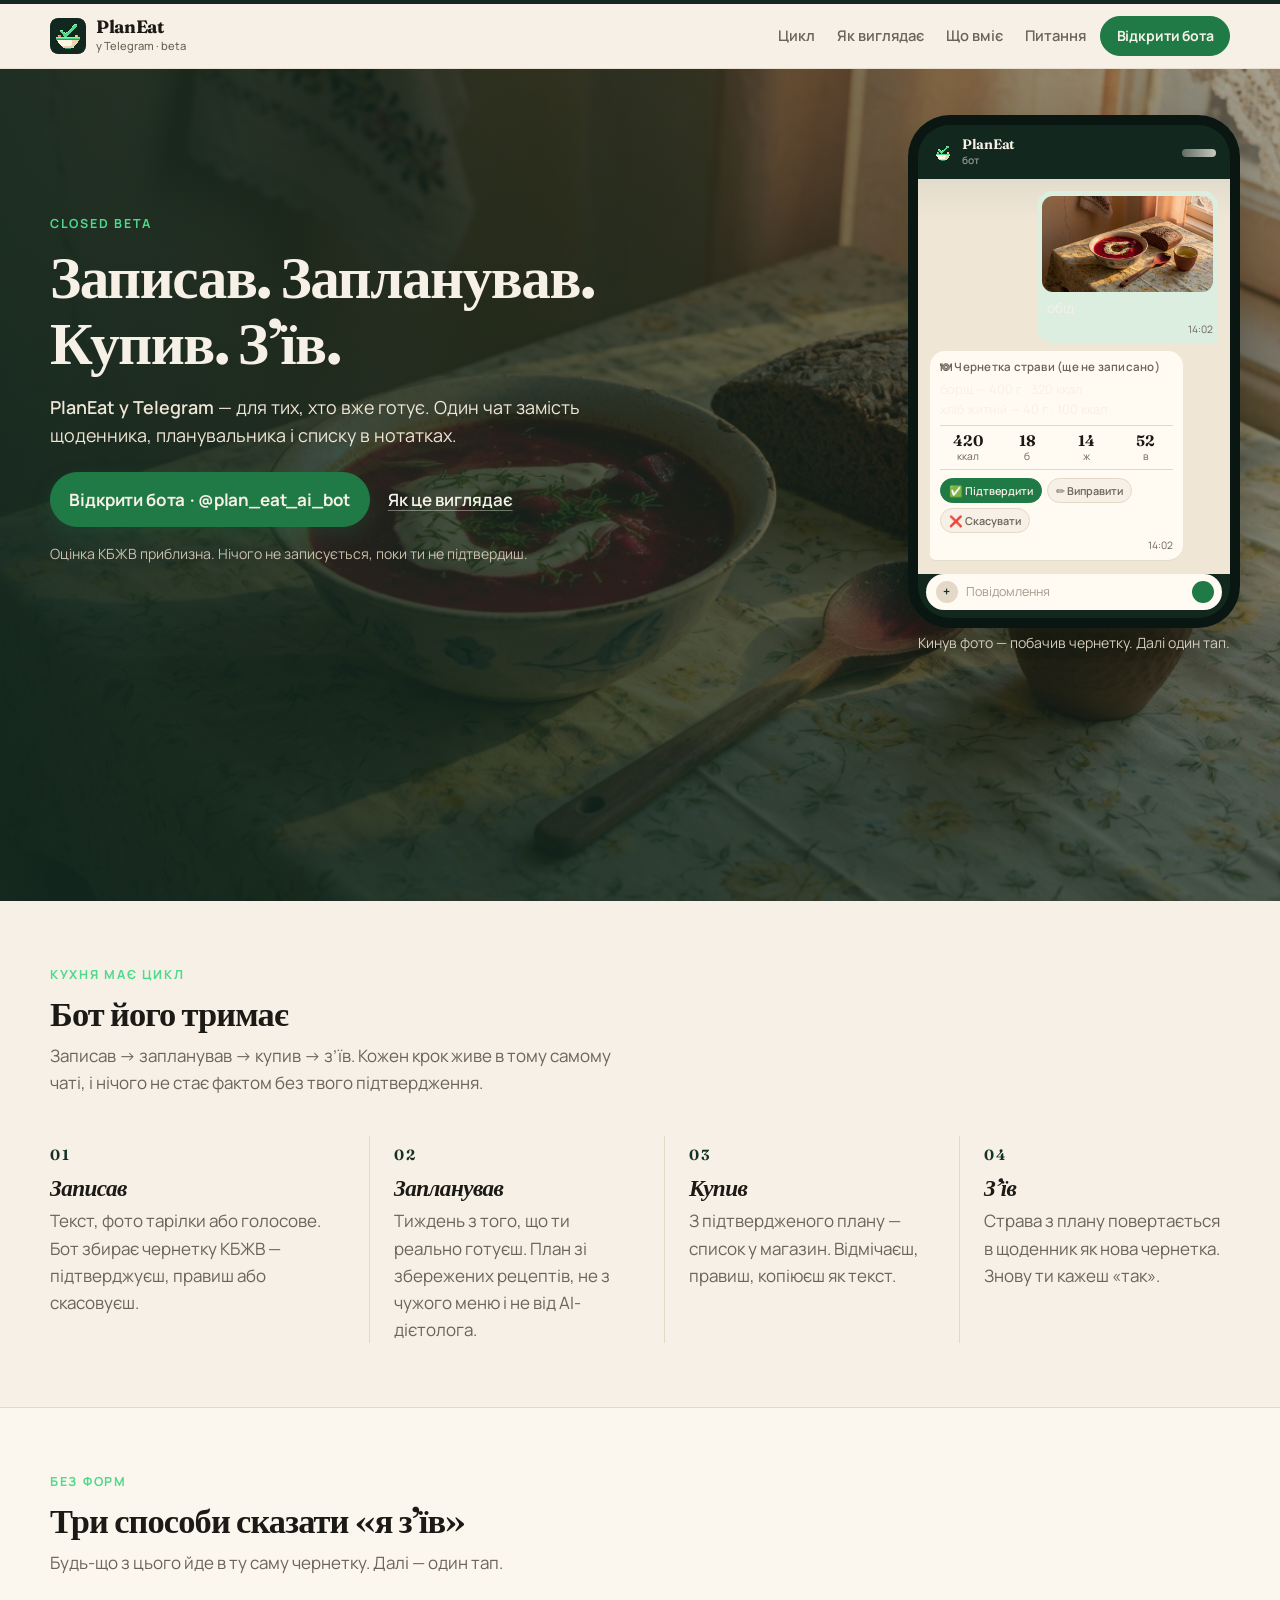
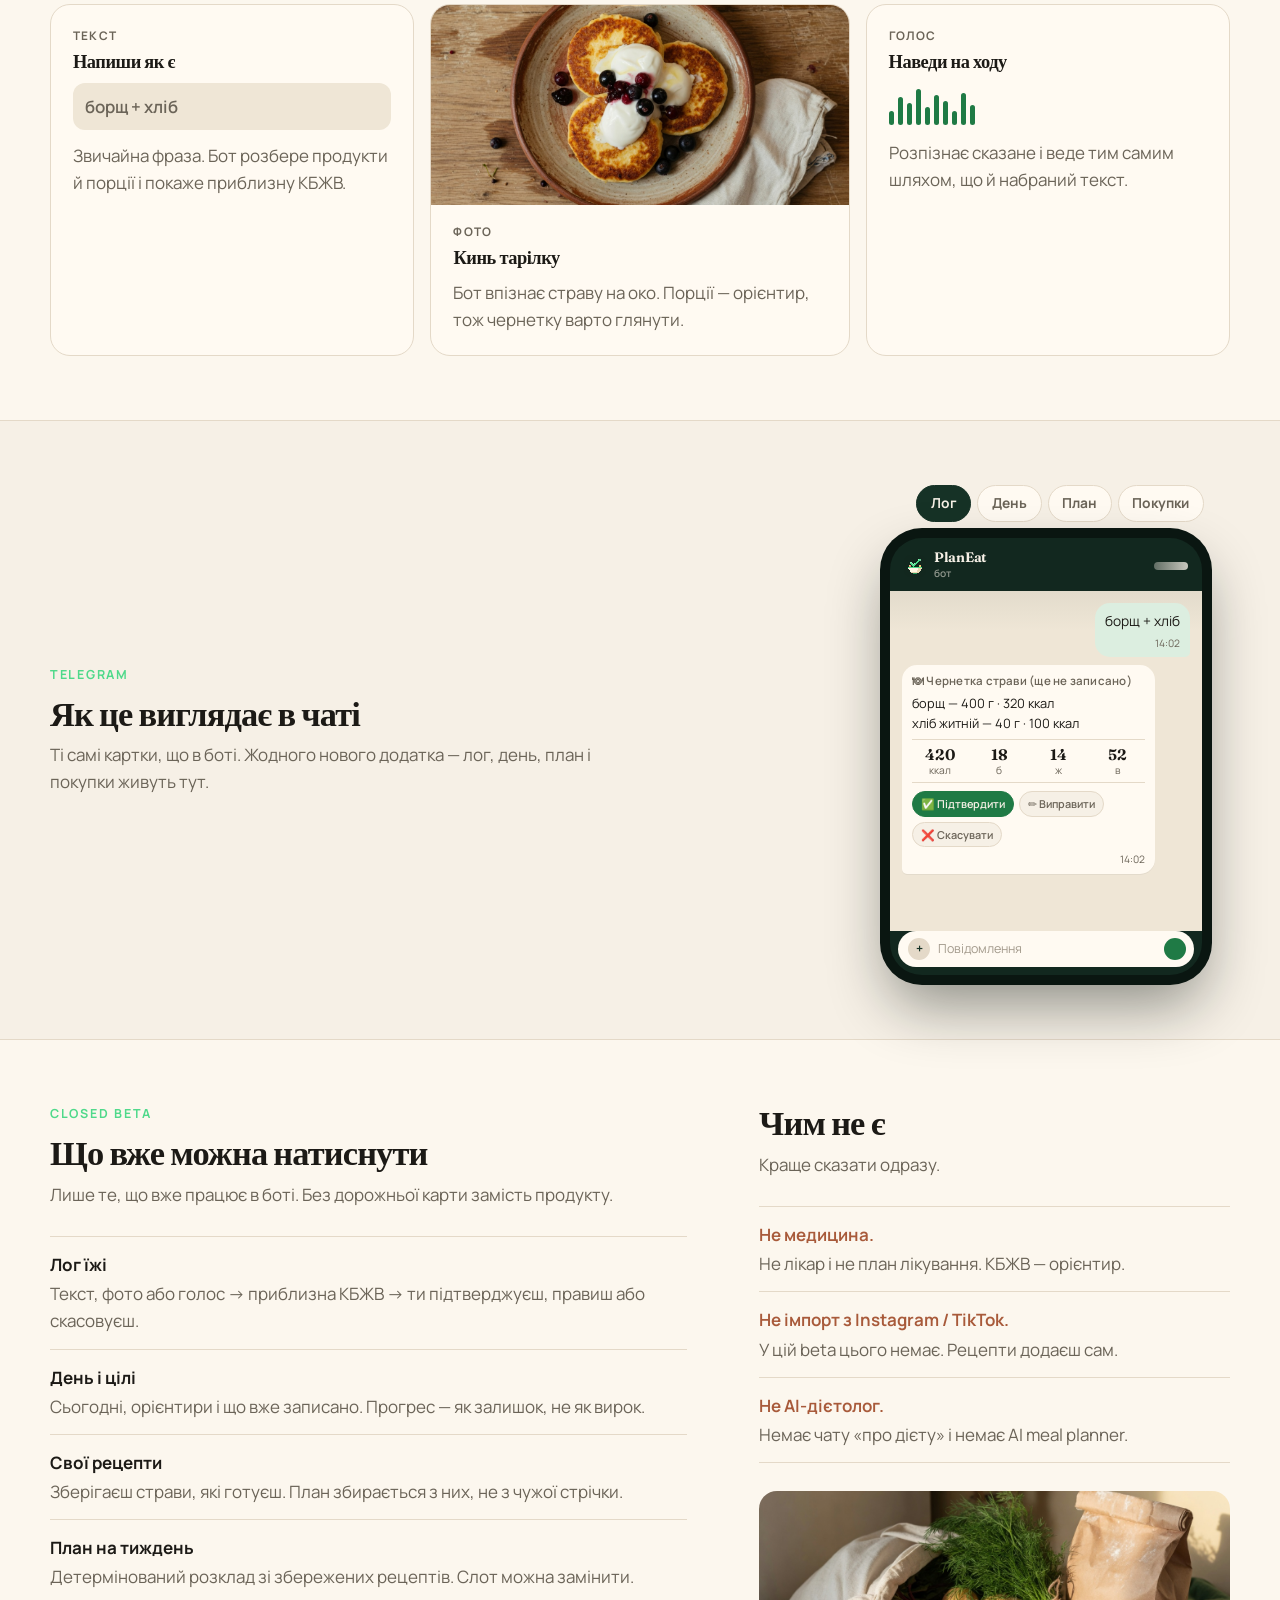
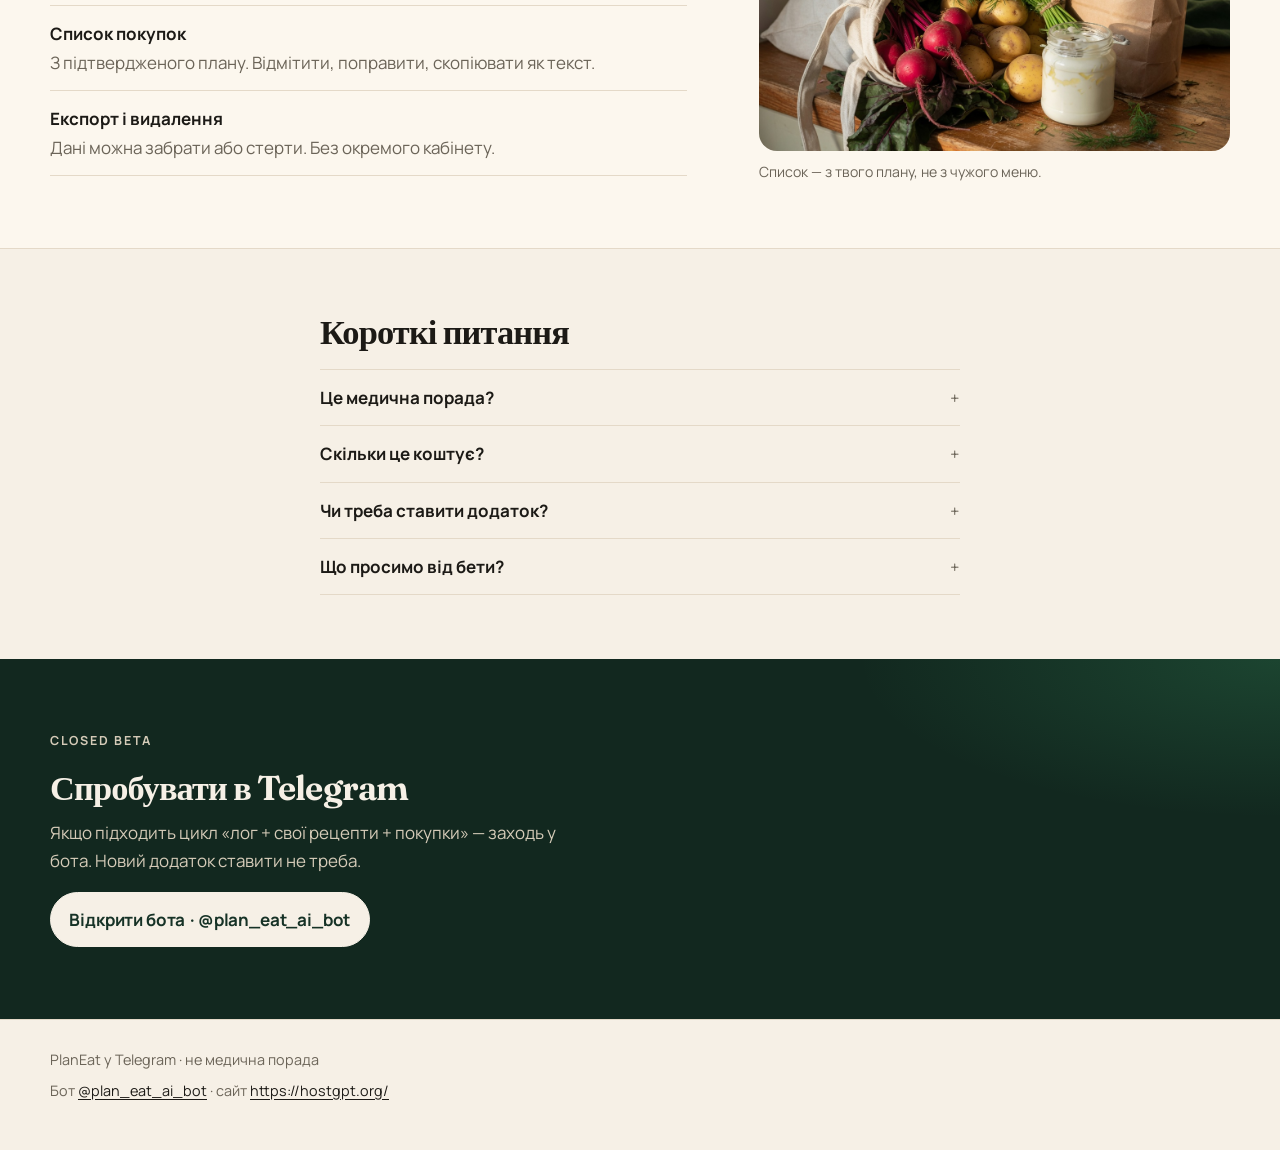
==== commit 18535730: "Cinematic PlanEat kitchen landing" ====
--- a/docs/index.html
+++ b/docs/index.html
@@ -12,10 +12,10 @@
       botHandle: "@plan_eat_ai_bot"
     };
   </script>
-  <title>PlanEat у Telegram — лог їжі, план і покупки</title>
-  <meta name="description" content="PlanEat у Telegram — closed beta. Швидко логай їжу (текст, фото, голос), збирай план із своїх рецептів і список покупок.">
+  <title>PlanEat у Telegram — записав, запланував, купив, з’їв</title>
+  <meta name="description" content="PlanEat у Telegram — closed beta. Лог їжі з тексту, фото чи голосу, тиждень із своїх рецептів і список покупок. Без нового додатка.">
   <meta name="robots" content="index,follow">
-  <meta name="theme-color" content="#f6f0e6">
+  <meta name="theme-color" content="#12281F">
   <meta name="color-scheme" content="light">
   <link rel="canonical" href="https://hostgpt.org/">
   <link rel="icon" href="logo.png" type="image/png" sizes="640x640">
@@ -24,22 +24,22 @@
   <meta property="og:type" content="website">
   <meta property="og:locale" content="uk_UA">
   <meta property="og:site_name" content="PlanEat у Telegram">
-  <meta property="og:title" content="PlanEat у Telegram — лог їжі, план і покупки">
-  <meta property="og:description" content="Closed beta в Telegram: швидко лог їжі, план із своїх рецептів і шопінг. Текст, фото або голос → приблизна КБЖВ → ти підтверджуєш.">
+  <meta property="og:title" content="PlanEat у Telegram — записав, запланував, купив, з’їв">
+  <meta property="og:description" content="Closed beta в Telegram: лог їжі, план із своїх рецептів і список у магазин. Текст, фото або голос → приблизна КБЖВ → ти підтверджуєш.">
   <meta property="og:url" content="https://hostgpt.org/">
-  <meta property="og:image" content="https://hostgpt.org/logo.png">
-  <meta property="og:image:alt" content="Піксельна миска з галочкою — логотип PlanEat у Telegram">
-  <meta property="og:image:width" content="640">
-  <meta property="og:image:height" content="640">
-
-  <meta name="twitter:card" content="summary">
-  <meta name="twitter:title" content="PlanEat у Telegram — лог їжі, план і покупки">
-  <meta name="twitter:description" content="Closed beta: лог їжі + план із своїх рецептів + шопінг у Telegram.">
-  <meta name="twitter:image" content="https://hostgpt.org/logo.png">
+  <meta property="og:image" content="https://hostgpt.org/img/og.jpg">
+  <meta property="og:image:alt" content="Борщ на дерев’яному столі — PlanEat у Telegram">
+  <meta property="og:image:width" content="1376">
+  <meta property="og:image:height" content="768">
+
+  <meta name="twitter:card" content="summary_large_image">
+  <meta name="twitter:title" content="PlanEat у Telegram — записав, запланував, купив, з’їв">
+  <meta name="twitter:description" content="Closed beta: лог їжі + план із своїх рецептів + покупки в Telegram.">
+  <meta name="twitter:image" content="https://hostgpt.org/img/og.jpg">
 
   <link rel="preconnect" href="https://fonts.googleapis.com">
   <link rel="preconnect" href="https://fonts.gstatic.com" crossorigin>
-  <link href="https://fonts.googleapis.com/css2?family=Fraunces:opsz,wght@9..144,600;9..144,700&family=Manrope:wght@400;500;600;700&display=swap" rel="stylesheet">
+  <link href="https://fonts.googleapis.com/css2?family=Fraunces:ital,opsz,wght@0,9..144,600;0,9..144,700;1,9..144,600&family=Manrope:wght@400;500;600;700&display=swap" rel="stylesheet">
   <link rel="stylesheet" href="styles.css">
 
   <script type="application/ld+json" id="jsonld">
@@ -62,8 +62,8 @@
         "operatingSystem": "Telegram",
         "inLanguage": "uk",
         "url": "https://hostgpt.org/",
-        "image": "https://hostgpt.org/logo.png",
-        "description": "Telegram-бот для швидкого логу їжі та плану з власних рецептів. Closed beta. Не медична порада.",
+        "image": "https://hostgpt.org/img/og.jpg",
+        "description": "Telegram-бот для логу їжі та плану з власних рецептів. Closed beta. Не медична порада.",
         "offers": {
           "@type": "Offer",
           "price": "0",
@@ -84,10 +84,10 @@
           },
           {
             "@type": "Question",
-            "name": "Чи є імпорт з Instagram або TikTok?",
+            "name": "Скільки це коштує?",
             "acceptedAnswer": {
               "@type": "Answer",
-              "text": "Ні. У closed beta немає live-імпорту з Instagram, TikTok чи YouTube."
+              "text": "Closed beta. Немає публічного прайса. Доступ — через бота в Telegram."
             }
           },
           {
@@ -96,6 +96,14 @@
             "acceptedAnswer": {
               "@type": "Answer",
               "text": "Ні. Працює в Telegram."
+            }
+          },
+          {
+            "@type": "Question",
+            "name": "Що просимо від бети?",
+            "acceptedAnswer": {
+              "@type": "Answer",
+              "text": "Кілька логів їжі, один тижневий план зі своїми рецептами і короткий фідбек: що зламалось або чого не вистачає."
             }
           }
         ]
@@ -117,9 +125,10 @@
         </span>
       </a>
       <nav class="nav" aria-label="Навігація">
-        <a href="#yak">Як працює</a>
+        <a href="#cykl">Цикл</a>
+        <a href="#vyglyad">Як виглядає</a>
         <a href="#umie">Що вміє</a>
-        <a href="#ne-e">Чим не є</a>
+        <a href="#faq">Питання</a>
       </nav>
       <a class="btn btn-sm" data-site="botUrl" data-site-attr="href" href="https://t.me/plan_eat_ai_bot">Відкрити бота</a>
     </div>
@@ -127,37 +136,44 @@
 
   <main id="main">
     <section class="hero" id="top">
+      <img class="hero-bg" src="img/hero.jpg" alt="Миска борщу зі сметаною на кухонному столі при вечірньому світлі" width="1376" height="768">
       <div class="wrap hero-grid">
         <div class="hero-copy">
           <p class="eyebrow">Closed beta</p>
-          <h1>Лог їжі, план із своїх рецептів і покупки — у Telegram</h1>
+          <h1>Записав. Запланував.<br>Купив. З’їв.</h1>
           <p class="lead">
-            <span data-site="brandLong">PlanEat у Telegram</span> для тих, хто вже готує й їсть.
-            Записав → запланував → купив → з’їв. Без нового додатка.
+            <span data-site="brandLong">PlanEat у Telegram</span> — для тих, хто вже готує.
+            Один чат замість щоденника, планувальника і списку в нотатках.
           </p>
           <div class="cta-row">
             <a class="btn" data-site="botUrl" data-site-attr="href" href="https://t.me/plan_eat_ai_bot">
-              Відкрити <span data-site="botHandle">@plan_eat_ai_bot</span>
+              Відкрити бота<span class="btn-handle"> · <span data-site="botHandle">@plan_eat_ai_bot</span></span>
             </a>
-            <a class="link-ghost" href="#umie">Що є в beta</a>
+            <a class="link-ghost" href="#vyglyad">Як це виглядає</a>
           </div>
-          <p class="fine">Оцінка КБЖВ приблизна. Ти підтверджуєш, правиш або скасовуєш кожен запис.</p>
+          <p class="fine">Оцінка КБЖВ приблизна. Нічого не записується, поки ти не підтвердиш.</p>
         </div>
 
         <figure class="hero-phone">
-          <div class="phone">
+          <div class="phone" role="group" aria-label="Приклад чату в Telegram: запис обіду">
             <div class="phone-bar">
-              <span class="phone-time">14:02</span>
-              <span class="phone-title" data-site="brand">PlanEat</span>
+              <img class="phone-ava" src="logo.png" alt="" width="22" height="22">
+              <span>
+                <span class="phone-title" data-site="brand">PlanEat</span>
+                <span class="phone-sub">бот</span>
+              </span>
               <span class="phone-sigs" aria-hidden="true"></span>
             </div>
-            <div class="chat" role="group" aria-label="Приклад чату в Telegram">
-              <div class="bubble out">
-                <p>борщ + хліб</p>
+            <div class="chat">
+              <div class="bubble out photo">
+                <img src="img/hero.jpg" alt="">
+                <p>обід</p>
                 <time>14:02</time>
               </div>
               <div class="bubble in">
-                <p class="bubble-kicker">Приблизно</p>
+                <p class="bubble-kicker">🍽 Чернетка страви (ще не записано)</p>
+                <p class="item">борщ — 400 г · 320 ккал</p>
+                <p class="item">хліб житній — 40 г · 100 ккал</p>
                 <div class="macros">
                   <span><strong>420</strong> ккал</span>
                   <span><strong>18</strong> б</span>
@@ -165,50 +181,206 @@
                   <span><strong>52</strong> в</span>
                 </div>
                 <div class="chips">
-                  <span class="chip chip-yes">Підтвердити</span>
-                  <span class="chip">Правити</span>
-                  <span class="chip">Скасувати</span>
+                  <span class="chip chip-yes">✅ Підтвердити</span>
+                  <span class="chip">✏️ Виправити</span>
+                  <span class="chip">❌ Скасувати</span>
                 </div>
                 <time>14:02</time>
               </div>
-              <div class="bubble out">
-                <p>зроби план на тиждень з моїх рецептів</p>
-                <time>14:03</time>
-              </div>
-              <div class="bubble in">
-                <p>Готово. Тиждень з того, що ти готуєш. Далі — список покупок.</p>
-                <time>14:03</time>
-              </div>
             </div>
             <div class="composer" aria-hidden="true">
-              <span>Повідомлення</span>
+              <span class="composer-plus">+</span>
+              <span class="composer-ph">Повідомлення</span>
+              <span class="composer-send"></span>
             </div>
           </div>
-          <figcaption>Один чат: лог · план · покупки</figcaption>
+          <figcaption>Кинув фото — побачив чернетку. Далі один тап.</figcaption>
         </figure>
       </div>
     </section>
 
-    <section class="section" id="yak" aria-labelledby="yak-title">
+    <section class="section" id="cykl" aria-labelledby="cykl-title">
       <div class="wrap">
-        <h2 id="yak-title">Як працює</h2>
-        <ol class="steps">
+        <p class="eyebrow">Кухня має цикл</p>
+        <h2 id="cykl-title">Бот його тримає</h2>
+        <p class="section-lead">Записав → запланував → купив → з’їв. Кожен крок живе в тому самому чаті, і нічого не стає фактом без твого підтвердження.</p>
+        <ol class="loop">
           <li>
-            <span class="step-n">1</span>
-            <h3>Кидаєш, що з’їв</h3>
-            <p>Текст на кшталт «борщ + хліб», фото тарілки або голосове.</p>
+            <span class="loop-n">01</span>
+            <h3>Записав</h3>
+            <p>Текст, фото тарілки або голосове. Бот збирає чернетку КБЖВ — підтверджуєш, правиш або скасовуєш.</p>
           </li>
           <li>
-            <span class="step-n">2</span>
-            <h3>Дивишся приблизну КБЖВ</h3>
-            <p>Бот дає чернетку. Ти підтверджуєш, правиш або скасовуєш.</p>
+            <span class="loop-n">02</span>
+            <h3>Запланував</h3>
+            <p>Тиждень з того, що ти реально готуєш. План зі збережених рецептів, не з чужого меню і не від AI-дієтолога.</p>
           </li>
           <li>
-            <span class="step-n">3</span>
-            <h3>План із <em>своїх</em> рецептів</h3>
-            <p>Тиждень з того, що готуєш. Потім список покупок і позначка «з’їв».</p>
+            <span class="loop-n">03</span>
+            <h3>Купив</h3>
+            <p>З підтвердженого плану — список у магазин. Відмічаєш, правиш, копіюєш як текст.</p>
+          </li>
+          <li>
+            <span class="loop-n">04</span>
+            <h3>З’їв</h3>
+            <p>Страва з плану повертається в щоденник як нова чернетка. Знову ти кажеш «так».</p>
           </li>
         </ol>
+      </div>
+    </section>
+
+    <section class="section split-section" id="vhody" aria-labelledby="vhody-title">
+      <div class="wrap">
+        <p class="eyebrow">Без форм</p>
+        <h2 id="vhody-title">Три способи сказати «я з’їв»</h2>
+        <p class="section-lead">Будь-що з цього йде в ту саму чернетку. Далі — один тап.</p>
+        <div class="inputs">
+          <article class="input-card">
+            <p class="input-kicker">Текст</p>
+            <h3>Напиши як є</h3>
+            <p class="input-sample">борщ + хліб</p>
+            <p>Звичайна фраза. Бот розбере продукти й порції і покаже приблизну КБЖВ.</p>
+          </article>
+          <article class="input-card input-card-media">
+            <img src="img/plate.jpg" alt="Сирники зі сметаною на керамічній тарілці" width="1024" height="768">
+            <div>
+              <p class="input-kicker">Фото</p>
+              <h3>Кинь тарілку</h3>
+              <p>Бот впізнає страву на око. Порції — орієнтир, тож чернетку варто глянути.</p>
+            </div>
+          </article>
+          <article class="input-card">
+            <p class="input-kicker">Голос</p>
+            <h3>Наведи на ходу</h3>
+            <div class="wave" aria-hidden="true">
+              <span></span><span></span><span></span><span></span><span></span><span></span><span></span><span></span><span></span><span></span>
+            </div>
+            <p>Розпізнає сказане і веде тим самим шляхом, що й набраний текст.</p>
+          </article>
+        </div>
+      </div>
+    </section>
+
+    <section class="section" id="vyglyad" aria-labelledby="vyglyad-title">
+      <div class="wrap tour">
+        <div class="tour-copy">
+          <p class="eyebrow">Telegram</p>
+          <h2 id="vyglyad-title">Як це виглядає в чаті</h2>
+          <p class="section-lead">Ті самі картки, що в боті. Жодного нового додатка — лог, день, план і покупки живуть тут.</p>
+        </div>
+
+        <div class="tour-stage">
+          <input class="sr-only" type="radio" name="scene" id="sc-log" checked>
+          <input class="sr-only" type="radio" name="scene" id="sc-day">
+          <input class="sr-only" type="radio" name="scene" id="sc-plan">
+          <input class="sr-only" type="radio" name="scene" id="sc-shop">
+          <div class="scene-tabs" aria-label="Сцени чату">
+            <label for="sc-log">Лог</label>
+            <label for="sc-day">День</label>
+            <label for="sc-plan">План</label>
+            <label for="sc-shop">Покупки</label>
+          </div>
+
+          <div class="phone phone-tour" role="group" aria-label="Приклади карток бота">
+            <div class="phone-bar">
+              <img class="phone-ava" src="logo.png" alt="" width="22" height="22">
+              <span>
+                <span class="phone-title" data-site="brand">PlanEat</span>
+                <span class="phone-sub">бот</span>
+              </span>
+              <span class="phone-sigs" aria-hidden="true"></span>
+            </div>
+
+            <div class="chat scene scene-log">
+              <div class="bubble out">
+                <p>борщ + хліб</p>
+                <time>14:02</time>
+              </div>
+              <div class="bubble in">
+                <p class="bubble-kicker">🍽 Чернетка страви (ще не записано)</p>
+                <p class="item">борщ — 400 г · 320 ккал</p>
+                <p class="item">хліб житній — 40 г · 100 ккал</p>
+                <div class="macros">
+                  <span><strong>420</strong> ккал</span>
+                  <span><strong>18</strong> б</span>
+                  <span><strong>14</strong> ж</span>
+                  <span><strong>52</strong> в</span>
+                </div>
+                <div class="chips">
+                  <span class="chip chip-yes">✅ Підтвердити</span>
+                  <span class="chip">✏️ Виправити</span>
+                  <span class="chip">❌ Скасувати</span>
+                </div>
+                <time>14:02</time>
+              </div>
+            </div>
+
+            <div class="chat scene scene-day">
+              <div class="bubble in wide">
+                <p class="bubble-kicker">📅 Сьогодні (1 вер)</p>
+                <p class="item">Обід · Борщ + хліб · 420 ккал</p>
+                <div class="bars">
+                  <div class="bar">
+                    <span>ккал <strong>420 / 2000</strong></span>
+                    <span class="bar-track"><i style="width:21%"></i></span>
+                  </div>
+                  <div class="bar">
+                    <span>білки <strong>18 / 120</strong></span>
+                    <span class="bar-track"><i style="width:15%"></i></span>
+                  </div>
+                  <div class="bar">
+                    <span>жири <strong>14 / 70</strong></span>
+                    <span class="bar-track"><i style="width:20%"></i></span>
+                  </div>
+                  <div class="bar">
+                    <span>вуглеводи <strong>52 / 250</strong></span>
+                    <span class="bar-track"><i style="width:21%"></i></span>
+                  </div>
+                </div>
+                <time>14:03</time>
+              </div>
+            </div>
+
+            <div class="chat scene scene-plan">
+              <div class="bubble in wide">
+                <p class="bubble-kicker">🗓 План харчування · 7 днів від 1 вер</p>
+                <p class="item"><strong>День 1</strong></p>
+                <p class="item">• Сніданок: Сирники</p>
+                <p class="item">• Обід: Борщ</p>
+                <p class="item">• Вечеря: Гречка з грибами</p>
+                <p class="note">План складено зі збережених рецептів без AI-планування.</p>
+                <div class="chips">
+                  <span class="chip chip-yes">✅ Підтвердити план</span>
+                  <span class="chip">🛒 Список</span>
+                </div>
+                <time>18:10</time>
+              </div>
+            </div>
+
+            <div class="chat scene scene-shop">
+              <div class="bubble in wide">
+                <p class="bubble-kicker">🛒 Список покупок</p>
+                <ul class="shop">
+                  <li><span class="box"></span>Буряк</li>
+                  <li><span class="box"></span>Картопля</li>
+                  <li><span class="box on"></span>Кріп</li>
+                  <li><span class="box"></span>Сметана</li>
+                  <li><span class="box"></span>Борошно</li>
+                </ul>
+                <div class="chips">
+                  <span class="chip">📋 Як текст</span>
+                </div>
+                <time>18:12</time>
+              </div>
+            </div>
+
+            <div class="composer" aria-hidden="true">
+              <span class="composer-plus">+</span>
+              <span class="composer-ph">Повідомлення</span>
+              <span class="composer-send"></span>
+            </div>
+          </div>
+        </div>
       </div>
     </section>
 
@@ -216,34 +388,39 @@
       <div class="wrap">
         <div class="split">
           <div id="umie">
-            <h2 id="umie-title">Що є в beta</h2>
-            <p class="section-lead">Лише те, що вже працює в боті.</p>
-            <ul class="feat">
+            <p class="eyebrow">Closed beta</p>
+            <h2 id="umie-title">Що вже можна натиснути</h2>
+            <p class="section-lead">Лише те, що вже працює в боті. Без дорожньої карти замість продукту.</p>
+            <ul class="feat-grid">
               <li>
                 <strong>Лог їжі</strong>
-                Текст, фото або голос → приблизна КБЖВ → ти підтверджуєш.
+                Текст, фото або голос → приблизна КБЖВ → ти підтверджуєш, правиш або скасовуєш.
               </li>
               <li>
                 <strong>День і цілі</strong>
-                Сьогодні, орієнтири і що вже записано.
+                Сьогодні, орієнтири і що вже записано. Прогрес — як залишок, не як вирок.
               </li>
               <li>
                 <strong>Свої рецепти</strong>
-                План з того, що ти реально готуєш, не з чужого меню.
-              </li>
-              <li>
-                <strong>План і покупки</strong>
-                Тиждень, список, позначка «я це з’їв».
+                Зберігаєш страви, які готуєш. План збирається з них, не з чужої стрічки.
+              </li>
+              <li>
+                <strong>План на тиждень</strong>
+                Детермінований розклад зі збережених рецептів. Слот можна замінити.
+              </li>
+              <li>
+                <strong>Список покупок</strong>
+                З підтвердженого плану. Відмітити, поправити, скопіювати як текст.
               </li>
               <li>
                 <strong>Експорт і видалення</strong>
-                Дані можна забрати або стерти.
+                Дані можна забрати або стерти. Без окремого кабінету.
               </li>
             </ul>
           </div>
           <div id="ne-e">
             <h2 id="ne-title">Чим не є</h2>
-            <p class="section-lead">Щоб не обіцяти зайвого.</p>
+            <p class="section-lead">Краще сказати одразу.</p>
             <ul class="not-list">
               <li>
                 <strong>Не медицина.</strong>
@@ -258,6 +435,10 @@
                 Немає чату «про дієту» і немає AI meal planner.
               </li>
             </ul>
+            <figure class="aside-photo">
+              <img src="img/market.jpg" alt="Торба з буряком, картоплею і кропом на кухонному столі" width="1024" height="768">
+              <figcaption>Список — з твого плану, не з чужого меню.</figcaption>
+            </figure>
           </div>
         </div>
       </div>
@@ -289,10 +470,11 @@
 
     <section class="cta-band" aria-labelledby="cta-title">
       <div class="wrap cta-band-inner">
+        <p class="eyebrow eyebrow-on-forest">Closed beta</p>
         <h2 id="cta-title">Спробувати в Telegram</h2>
-        <p>Closed beta. Якщо підходить цикл «лог + свої рецепти + покупки» — заходь у бота.</p>
+        <p>Якщо підходить цикл «лог + свої рецепти + покупки» — заходь у бота. Новий додаток ставити не треба.</p>
         <a class="btn btn-on-forest" data-site="botUrl" data-site-attr="href" href="https://t.me/plan_eat_ai_bot">
-          Відкрити <span data-site="botHandle">@plan_eat_ai_bot</span>
+          Відкрити бота<span class="btn-handle"> · <span data-site="botHandle">@plan_eat_ai_bot</span></span>
         </a>
       </div>
     </section>
@@ -312,6 +494,10 @@
       </p>
     </div>
   </footer>
+
+  <a class="mobile-cta" data-site="botUrl" data-site-attr="href" href="https://t.me/plan_eat_ai_bot">
+    Відкрити бота в Telegram
+  </a>
 
   <script>
     (function (s) {
@@ -330,15 +516,15 @@
         if (attr) el.setAttribute(attr, val);
         else el.textContent = val;
       });
-      var title = s.brandLong + " — лог їжі, план і покупки";
+      var title = s.brandLong + " — записав, запланував, купив, з’їв";
       document.title = title;
       var map = [
         ['meta[property="og:title"]', title],
         ['meta[property="og:site_name"]', s.brandLong],
         ['meta[property="og:url"]', abs("")],
-        ['meta[property="og:image"]', abs("logo.png")],
+        ['meta[property="og:image"]', abs("img/og.jpg")],
         ['meta[name="twitter:title"]', title],
-        ['meta[name="twitter:image"]', abs("logo.png")],
+        ['meta[name="twitter:image"]', abs("img/og.jpg")],
         ['link[rel="canonical"]', abs(""), "href"]
       ];
       map.forEach(function (row) {
@@ -347,18 +533,22 @@
         el.setAttribute(row[2] || "content", row[1]);
       });
       var ld = document.getElementById("jsonld");
-      if (!ld) return;
-      try {
-        var data = JSON.parse(ld.textContent);
-        (data["@graph"] || []).forEach(function (node) {
-          if (node.name) node.name = s.brandLong;
-          if (node.alternateName) node.alternateName = s.brand;
-          if (node.url) node.url = abs("");
-          if (node.image) node.image = abs("logo.png");
-          if (node.sameAs) node.sameAs = [s.botUrl];
-        });
-        ld.textContent = JSON.stringify(data);
-      } catch (e) {}
+      if (ld) {
+        try {
+          var data = JSON.parse(ld.textContent);
+          (data["@graph"] || []).forEach(function (node) {
+            if (node.name) node.name = s.brandLong;
+            if (node.alternateName) node.alternateName = s.brand;
+            if (node.url) node.url = abs("");
+            if (node.image) node.image = abs("img/og.jpg");
+            if (node.sameAs) node.sameAs = [s.botUrl];
+          });
+          ld.textContent = JSON.stringify(data);
+        } catch (e) {}
+      }
+      var scene = new URLSearchParams(location.search).get("scene");
+      var radio = scene && document.getElementById("sc-" + scene);
+      if (radio) radio.checked = true;
     })(window.SITE);
   </script>
 </body>
--- a/docs/styles.css
+++ b/docs/styles.css
@@ -1,19 +1,23 @@
-/* PlanEat у Telegram — warm kitchen landing. Brand swap via window.SITE, not colors. */
+/* PlanEat у Telegram — cinematic kitchen landing. Brand swap via window.SITE, not colors. */
 :root {
   --paper: #f6f0e6;
   --paper-2: #fffaf2;
   --ink: #1c1a16;
   --muted: #6b6458;
   --forest: #163226;
+  --forest-deep: #12281f;
   --accent: #1f7a45;
   --accent-ink: #f6f0e6;
+  --mint: #4fd98a;
   --hairline: #e4d9c8;
   --danger-soft: #a85a3a;
+  --tomato: #ff7a5c;
+  --yolk: #ffc94d;
   --chat: #efe6d6;
   --bubble-out: #dceee0;
   --display: "Fraunces", "Iowan Old Style", "Palatino Linotype", Palatino, serif;
   --font: "Manrope", system-ui, -apple-system, "Segoe UI", sans-serif;
-  --wrap: 1120px;
+  --wrap: 1180px;
   --header-h: 64px;
 }
 
@@ -25,6 +29,7 @@
 
 html {
   scroll-behavior: smooth;
+  scroll-padding-top: calc(var(--header-h) + 12px);
 }
 
 body {
@@ -35,9 +40,6 @@
   line-height: 1.6;
   color: var(--ink);
   background-color: var(--paper);
-  background-image:
-    radial-gradient(ellipse 70% 40% at 100% 0%, rgba(228, 217, 200, 0.7), transparent 60%),
-    radial-gradient(ellipse 50% 30% at 0% 100%, rgba(228, 217, 200, 0.45), transparent 55%);
   -webkit-font-smoothing: antialiased;
 }
 
@@ -63,6 +65,18 @@
 ::selection {
   background: #d5e8d4;
   color: var(--forest);
+}
+
+.sr-only {
+  position: absolute;
+  width: 1px;
+  height: 1px;
+  padding: 0;
+  margin: -1px;
+  overflow: hidden;
+  clip: rect(0, 0, 0, 0);
+  white-space: nowrap;
+  border: 0;
 }
 
 .skip {
@@ -92,10 +106,11 @@
 .site-header {
   position: sticky;
   top: 0;
-  z-index: 10;
-  border-top: 4px solid var(--forest);
-  border-bottom: 1px solid var(--hairline);
-  background: var(--paper);
+  z-index: 20;
+  border-top: 4px solid var(--forest-deep);
+  border-bottom: 1px solid color-mix(in srgb, var(--hairline) 70%, transparent);
+  background: color-mix(in srgb, var(--paper) 88%, transparent);
+  backdrop-filter: blur(14px);
 }
 
 .header-inner {
@@ -167,13 +182,14 @@
   gap: 0.3em;
   padding: 0.8rem 1.15rem;
   border: 1px solid var(--accent);
-  border-radius: 8px;
+  border-radius: 999px;
   background: var(--accent);
   color: var(--accent-ink);
   font: inherit;
   font-weight: 700;
   letter-spacing: -0.01em;
   text-decoration: none;
+  box-shadow: 0 8px 20px rgba(31, 122, 69, 0.22);
 }
 
 .btn:hover {
@@ -183,14 +199,16 @@
 }
 
 .btn-sm {
-  padding: 0.5rem 0.85rem;
+  padding: 0.5rem 0.95rem;
   font-size: 0.88rem;
+  box-shadow: none;
 }
 
 .btn-on-forest {
   background: var(--paper);
   border-color: var(--paper);
   color: var(--forest);
+  box-shadow: none;
 }
 
 .btn-on-forest:hover {
@@ -201,19 +219,45 @@
 
 .link-ghost {
   align-self: center;
-  color: var(--ink);
+  color: var(--paper);
   font-weight: 600;
-  text-decoration-color: var(--hairline);
+  text-decoration-color: color-mix(in srgb, var(--paper) 40%, transparent);
   text-underline-offset: 0.22em;
 }
 
 .link-ghost:hover {
-  color: var(--accent);
-  text-decoration-color: var(--accent);
+  color: var(--mint);
+  text-decoration-color: var(--mint);
 }
 
 .hero {
-  padding: 36px 0 12px;
+  position: relative;
+  isolation: isolate;
+  overflow: hidden;
+  padding: 36px 0 48px;
+  color: var(--paper);
+  background: var(--forest-deep);
+}
+
+.hero-bg {
+  position: absolute;
+  inset: 0;
+  z-index: -2;
+  width: 100%;
+  height: 100%;
+  max-width: none;
+  object-fit: cover;
+  object-position: 70% 50%;
+}
+
+.hero::after {
+  content: "";
+  position: absolute;
+  inset: 0;
+  z-index: -1;
+  background:
+    linear-gradient(90deg, rgba(18, 40, 31, 0.88) 0%, rgba(18, 40, 31, 0.62) 48%, rgba(18, 40, 31, 0.28) 100%),
+    linear-gradient(180deg, rgba(18, 40, 31, 0.12) 0%, rgba(18, 40, 31, 0.5) 100%);
 }
 
 .hero-grid {
@@ -224,11 +268,15 @@
 
 .eyebrow {
   margin: 0 0 10px;
-  color: var(--accent);
+  color: var(--mint);
   font-size: 0.78rem;
   font-weight: 700;
-  letter-spacing: 0.12em;
+  letter-spacing: 0.14em;
   text-transform: uppercase;
+}
+
+.eyebrow-on-forest {
+  color: var(--mint);
 }
 
 h1,
@@ -243,13 +291,14 @@
 
 h1 {
   margin: 0 0 16px;
-  font-size: clamp(2rem, 7.2vw, 3.35rem);
+  font-size: clamp(2.15rem, 7.4vw, 3.7rem);
   font-weight: 700;
+  text-wrap: balance;
 }
 
 h2 {
   margin: 0 0 8px;
-  font-size: clamp(1.55rem, 3.2vw, 2rem);
+  font-size: clamp(1.55rem, 3.2vw, 2.15rem);
 }
 
 h3 {
@@ -260,19 +309,20 @@
 .lead,
 .section-lead,
 .fine,
-.steps p,
-.feat,
+.loop p,
+.feat-grid,
 .not-list,
 .faq p,
-figcaption {
+figcaption,
+.input-card p {
   color: var(--muted);
 }
 
 .lead {
   margin: 0 0 22px;
   max-width: 34rem;
-  font-size: 1.08rem;
-  color: var(--ink);
+  font-size: 1.12rem;
+  color: #efe6d6;
 }
 
 .lead span {
@@ -286,47 +336,68 @@
   gap: 14px 18px;
 }
 
-.fine {
+.hero .fine {
   margin: 16px 0 0;
   font-size: 0.88rem;
+  color: #c9bfae;
 }
 
 .hero-phone {
   margin: 0 auto;
-  width: min(100%, 304px);
+  width: min(100%, 312px);
   min-width: 0;
+}
+
+.hero-phone figcaption {
+  margin: 14px 0 0;
+  text-align: center;
+  font-size: 0.88rem;
+  color: #d5cbb8;
+  text-shadow: 0 1px 10px rgba(18, 40, 31, 0.7);
 }
 
 .phone {
   overflow: hidden;
-  border-radius: 28px;
-  background: var(--forest);
-  box-shadow: 0 20px 44px rgba(22, 50, 38, 0.16);
+  border-radius: 32px;
+  background: var(--forest-deep);
+  box-shadow:
+    0 0 0 10px color-mix(in srgb, var(--forest-deep) 55%, #000),
+    0 28px 60px rgba(8, 18, 14, 0.45);
 }
 
 .phone-bar {
   display: grid;
-  grid-template-columns: 1fr auto 1fr;
+  grid-template-columns: auto 1fr auto;
   align-items: center;
-  padding: 10px 14px 8px;
+  gap: 8px;
+  padding: 12px 14px 10px;
   color: var(--paper);
-  font-size: 0.72rem;
-  font-weight: 600;
-}
-
-.phone-time {
-  justify-self: start;
+}
+
+.phone-ava {
+  width: 22px;
+  height: 22px;
+  border-radius: 7px;
+  image-rendering: pixelated;
 }
 
 .phone-title {
+  display: block;
   font-family: var(--display);
-  font-size: 0.82rem;
+  font-size: 0.86rem;
   font-weight: 650;
   letter-spacing: -0.02em;
+  line-height: 1.1;
+}
+
+.phone-sub {
+  display: block;
+  color: color-mix(in srgb, var(--paper) 55%, transparent);
+  font-size: 0.64rem;
+  font-weight: 600;
 }
 
 .phone-sigs {
-  justify-self: end;
   width: 34px;
   height: 8px;
   border-radius: 99px;
@@ -334,14 +405,18 @@
 }
 
 .chat {
-  display: flex;
+  display: none;
   flex-direction: column;
   gap: 8px;
-  min-height: 320px;
-  padding: 14px 12px 16px;
+  min-height: 340px;
+  padding: 12px 12px 14px;
   background:
-    linear-gradient(180deg, rgba(22, 50, 38, 0.04), transparent 40px),
+    linear-gradient(180deg, rgba(22, 50, 38, 0.06), transparent 40px),
     var(--chat);
+}
+
+.hero .chat {
+  display: flex;
 }
 
 .bubble {
@@ -350,7 +425,11 @@
   min-width: 0;
   padding: 8px 10px 6px;
   border-radius: 15px;
-}
+  animation: rise 0.55s ease both;
+}
+
+.bubble:nth-child(1) { animation-delay: 0.05s; }
+.bubble:nth-child(2) { animation-delay: 0.28s; }
 
 .bubble p {
   margin: 0;
@@ -380,20 +459,57 @@
   box-shadow: 0 1px 0 rgba(28, 26, 22, 0.05);
 }
 
+.bubble.wide {
+  max-width: 100%;
+  width: 100%;
+}
+
+.bubble.photo {
+  padding: 5px 5px 6px;
+}
+
+.bubble.photo img {
+  display: block;
+  width: 100%;
+  height: 96px;
+  object-fit: cover;
+  object-position: 50% 70%;
+  border-radius: 11px;
+}
+
+.bubble.photo p {
+  margin: 6px 5px 0;
+}
+
 .bubble-kicker {
-  margin-bottom: 4px !important;
+  margin-bottom: 6px !important;
   color: var(--muted);
   font-size: 0.72rem !important;
   font-weight: 600;
-  letter-spacing: 0.04em;
-  text-transform: uppercase;
+  letter-spacing: 0.02em;
+}
+
+.item {
+  margin: 0 0 2px !important;
+  font-size: 0.8rem !important;
+}
+
+.item strong {
+  font-weight: 700;
+}
+
+.note {
+  margin: 8px 0 6px !important;
+  color: var(--muted);
+  font-size: 0.72rem !important;
+  line-height: 1.35 !important;
 }
 
 .macros {
   display: grid;
   grid-template-columns: repeat(4, minmax(0, 1fr));
   gap: 4px;
-  margin: 2px 0 8px;
+  margin: 6px 0 8px;
   padding: 6px 0;
   border-top: 1px solid var(--hairline);
   border-bottom: 1px solid var(--hairline);
@@ -438,23 +554,109 @@
   color: var(--accent-ink);
 }
 
+.bars {
+  display: grid;
+  gap: 8px;
+  margin: 10px 0 6px;
+}
+
+.bar {
+  display: grid;
+  gap: 4px;
+}
+
+.bar span {
+  display: flex;
+  justify-content: space-between;
+  color: var(--muted);
+  font-size: 0.68rem;
+}
+
+.bar strong {
+  color: var(--ink);
+  font-variant-numeric: tabular-nums;
+}
+
+.bar-track {
+  display: block;
+  height: 6px;
+  overflow: hidden;
+  border-radius: 99px;
+  background: var(--hairline);
+}
+
+.bar-track i {
+  display: block;
+  height: 100%;
+  border-radius: inherit;
+  background: linear-gradient(90deg, var(--accent), var(--mint));
+}
+
+.shop {
+  margin: 8px 0;
+  padding: 0;
+  list-style: none;
+}
+
+.shop li {
+  display: flex;
+  align-items: center;
+  gap: 8px;
+  padding: 5px 0;
+  border-bottom: 1px solid var(--hairline);
+  font-size: 0.84rem;
+}
+
+.box {
+  width: 14px;
+  height: 14px;
+  flex: none;
+  border: 1.5px solid var(--accent);
+  border-radius: 4px;
+}
+
+.box.on {
+  background: var(--accent);
+  box-shadow: inset 0 0 0 2px var(--paper-2);
+}
+
 .composer {
+  display: flex;
+  align-items: center;
+  gap: 8px;
   margin: 0 8px 8px;
-  padding: 8px 12px;
-  border-radius: 16px;
+  padding: 7px 8px 7px 10px;
+  border-radius: 18px;
   background: var(--paper-2);
   color: #a39a8c;
   font-size: 0.78rem;
 }
 
-.hero-phone figcaption {
-  margin: 12px 0 0;
-  text-align: center;
-  font-size: 0.88rem;
+.composer-plus {
+  display: grid;
+  place-items: center;
+  width: 22px;
+  height: 22px;
+  border-radius: 99px;
+  background: var(--hairline);
+  color: var(--forest);
+  font-weight: 700;
+}
+
+.composer-ph {
+  flex: 1;
+}
+
+.composer-send {
+  width: 22px;
+  height: 22px;
+  border-radius: 99px;
+  background: var(--accent);
 }
 
 .section {
-  padding: 52px 0;
+  padding: 64px 0;
+  scroll-margin-top: calc(var(--header-h) + 12px);
 }
 
 .split-section {
@@ -463,73 +665,221 @@
 }
 
 .section-lead {
-  margin: 0 0 20px;
-  max-width: 28rem;
-}
-
-.steps {
-  display: grid;
-  gap: 28px;
-  padding: 28px 0 0;
+  margin: 0 0 28px;
+  max-width: 36rem;
+}
+
+.loop {
+  display: grid;
+  gap: 22px;
+  padding: 8px 0 0;
   margin: 0;
   list-style: none;
-}
-
-.steps li {
+  counter-reset: none;
+}
+
+.loop li {
   min-width: 0;
-}
-
-.step-n {
-  display: block;
-  margin-bottom: 6px;
+  padding-top: 8px;
+}
+
+.loop-n {
+  display: block;
+  margin-bottom: 8px;
   color: var(--forest);
   font-family: var(--display);
-  font-size: 2.4rem;
+  font-size: 0.92rem;
   font-weight: 650;
-  font-optical-sizing: auto;
-  font-variant-numeric: oldstyle-nums;
-  line-height: 1;
-}
-
-.steps h3 em {
+  letter-spacing: 0.12em;
+}
+
+.loop h3 {
+  font-size: 1.45rem;
   font-style: italic;
-  font-weight: 650;
-}
-
-.steps p {
+}
+
+.loop p {
   margin: 0;
   max-width: 22rem;
 }
 
+.inputs {
+  display: grid;
+  gap: 16px;
+}
+
+.input-card {
+  min-width: 0;
+  padding: 22px;
+  border: 1px solid var(--hairline);
+  border-radius: 20px;
+  background: var(--paper-2);
+}
+
+.input-card h3 {
+  margin-bottom: 10px;
+}
+
+.input-card p:last-child {
+  margin: 0;
+}
+
+.input-kicker {
+  margin: 0 0 6px;
+  color: var(--accent);
+  font-size: 0.74rem;
+  font-weight: 700;
+  letter-spacing: 0.1em;
+  text-transform: uppercase;
+}
+
+.input-sample {
+  margin: 0 0 12px;
+  padding: 10px 12px;
+  border-radius: 12px;
+  background: var(--chat);
+  color: var(--ink);
+  font-weight: 600;
+}
+
+.input-card-media {
+  padding: 0;
+  overflow: hidden;
+}
+
+.input-card-media img {
+  display: block;
+  width: 100%;
+  height: 180px;
+  object-fit: cover;
+}
+
+.input-card-media div {
+  padding: 18px 22px 22px;
+}
+
+.wave {
+  display: flex;
+  align-items: flex-end;
+  gap: 4px;
+  height: 42px;
+  margin: 4px 0 14px;
+}
+
+.wave span {
+  display: block;
+  width: 5px;
+  border-radius: 99px;
+  background: var(--accent);
+  transform-origin: bottom;
+  animation: pulse 1.4s ease-in-out infinite;
+}
+
+.wave span:nth-child(1) { height: 14px; animation-delay: 0s; }
+.wave span:nth-child(2) { height: 28px; animation-delay: 0.08s; }
+.wave span:nth-child(3) { height: 22px; animation-delay: 0.16s; }
+.wave span:nth-child(4) { height: 36px; animation-delay: 0.04s; }
+.wave span:nth-child(5) { height: 18px; animation-delay: 0.2s; }
+.wave span:nth-child(6) { height: 30px; animation-delay: 0.12s; }
+.wave span:nth-child(7) { height: 24px; animation-delay: 0.18s; }
+.wave span:nth-child(8) { height: 14px; animation-delay: 0.06s; }
+.wave span:nth-child(9) { height: 32px; animation-delay: 0.14s; }
+.wave span:nth-child(10) { height: 20px; animation-delay: 0.1s; }
+
+.tour {
+  display: grid;
+  gap: 32px;
+}
+
+.tour-copy .section-lead {
+  margin-bottom: 0;
+}
+
+.tour-stage {
+  display: grid;
+  justify-items: center;
+  gap: 16px;
+}
+
+.scene-tabs {
+  display: flex;
+  flex-wrap: wrap;
+  justify-content: center;
+  gap: 6px;
+}
+
+.scene-tabs label {
+  cursor: pointer;
+  padding: 0.4rem 0.85rem;
+  border: 1px solid var(--hairline);
+  border-radius: 99px;
+  background: var(--paper-2);
+  color: var(--muted);
+  font-size: 0.86rem;
+  font-weight: 700;
+}
+
+.scene-tabs label:hover {
+  color: var(--ink);
+}
+
+#sc-log:checked ~ .scene-tabs label[for="sc-log"],
+#sc-day:checked ~ .scene-tabs label[for="sc-day"],
+#sc-plan:checked ~ .scene-tabs label[for="sc-plan"],
+#sc-shop:checked ~ .scene-tabs label[for="sc-shop"] {
+  background: var(--forest);
+  border-color: var(--forest);
+  color: var(--paper);
+}
+
+#sc-log:checked ~ .phone .scene-log,
+#sc-day:checked ~ .phone .scene-day,
+#sc-plan:checked ~ .phone .scene-plan,
+#sc-shop:checked ~ .phone .scene-shop {
+  display: flex;
+}
+
+.phone-tour {
+  width: min(100%, 312px);
+}
+
 .split {
   display: grid;
   gap: 40px;
 }
 
-.feat,
+.feat-grid {
+  display: grid;
+  gap: 0;
+  padding: 0;
+  margin: 0;
+  list-style: none;
+}
+
+.feat-grid li,
+.not-list li {
+  padding: 14px 0;
+  border-top: 1px solid var(--hairline);
+}
+
+.feat-grid li:last-child,
+.not-list li:last-child {
+  border-bottom: 1px solid var(--hairline);
+}
+
+.feat-grid strong,
+.not-list strong {
+  display: block;
+  margin-bottom: 2px;
+  color: var(--ink);
+  font-weight: 700;
+}
+
 .not-list {
   padding: 0;
   margin: 0;
   list-style: none;
-}
-
-.feat li,
-.not-list li {
-  padding: 12px 0;
-  border-top: 1px solid var(--hairline);
-}
-
-.feat li:last-child,
-.not-list li:last-child {
-  border-bottom: 1px solid var(--hairline);
-}
-
-.feat strong,
-.not-list strong {
-  display: block;
-  margin-bottom: 2px;
-  color: var(--ink);
-  font-weight: 700;
+  color: var(--muted);
 }
 
 .not-list strong {
@@ -537,8 +887,21 @@
   font-weight: 650;
 }
 
-.not-list {
-  color: var(--muted);
+.aside-photo {
+  margin: 28px 0 0;
+}
+
+.aside-photo img {
+  display: block;
+  width: 100%;
+  height: 220px;
+  object-fit: cover;
+  border-radius: 18px;
+}
+
+.aside-photo figcaption {
+  margin: 10px 0 0;
+  font-size: 0.88rem;
 }
 
 .faq {
@@ -582,9 +945,22 @@
 }
 
 .cta-band {
-  padding: 56px 0;
-  background: var(--forest);
+  position: relative;
+  isolation: isolate;
+  overflow: hidden;
+  padding: 72px 0;
+  background: var(--forest-deep);
   color: var(--paper);
+}
+
+.cta-band::before {
+  content: "";
+  position: absolute;
+  inset: 0;
+  z-index: -1;
+  background:
+    radial-gradient(ellipse 60% 80% at 100% 0%, rgba(79, 217, 138, 0.16), transparent 55%),
+    var(--forest-deep);
 }
 
 .cta-band-inner {
@@ -623,6 +999,26 @@
   color: var(--accent);
 }
 
+.mobile-cta {
+  display: none;
+}
+
+@keyframes rise {
+  from {
+    opacity: 0;
+    transform: translateY(10px);
+  }
+  to {
+    opacity: 1;
+    transform: none;
+  }
+}
+
+@keyframes pulse {
+  0%, 100% { transform: scaleY(0.55); }
+  50% { transform: scaleY(1); }
+}
+
 @media (min-width: 720px) {
   .wrap,
   .narrow {
@@ -642,7 +1038,8 @@
   }
 
   .hero {
-    padding: 64px 0 28px;
+    padding: 56px 0 72px;
+    min-height: min(52rem, calc(100svh - var(--header-h)));
   }
 
   .hero-grid {
@@ -655,22 +1052,92 @@
     margin: 0 0 0 auto;
   }
 
-  .steps {
-    grid-template-columns: 1fr 1fr 1fr;
+  .loop {
+    grid-template-columns: repeat(4, minmax(0, 1fr));
     gap: 0;
-    padding-top: 36px;
-  }
-
-  .steps li + li {
-    padding-left: 28px;
-    margin-left: 28px;
+    padding-top: 12px;
+  }
+
+  .loop li + li {
+    padding-left: 24px;
+    margin-left: 24px;
     border-left: 1px solid var(--hairline);
   }
 
+  .inputs {
+    grid-template-columns: 1fr 1.15fr 1fr;
+    align-items: stretch;
+  }
+
+  .input-card-media img {
+    height: 200px;
+  }
+
+  .tour {
+    grid-template-columns: minmax(0, 1fr) minmax(0, 340px);
+    align-items: center;
+    gap: 56px;
+  }
+
+  .tour-stage {
+    justify-items: stretch;
+  }
+
   .split {
-    grid-template-columns: 1.1fr 0.9fr;
-    gap: 64px;
+    grid-template-columns: 1.15fr 0.85fr;
+    gap: 72px;
     align-items: start;
+  }
+
+  .aside-photo img {
+    height: 260px;
+  }
+}
+
+@media (max-width: 719px) {
+  body {
+    padding-bottom: 84px;
+  }
+
+  .header-inner .btn-sm {
+    display: none;
+  }
+
+  .btn-handle {
+    display: none;
+  }
+
+  .hero .cta-row {
+    flex-direction: column;
+    align-items: flex-start;
+  }
+
+  .hero .link-ghost {
+    margin-left: 4px;
+  }
+
+  .mobile-cta {
+    position: fixed;
+    right: 16px;
+    bottom: 16px;
+    left: 16px;
+    z-index: 15;
+    display: flex;
+    align-items: center;
+    justify-content: center;
+    min-height: 48px;
+    padding: 0.75rem 1rem;
+    border-radius: 999px;
+    background: var(--accent);
+    color: var(--accent-ink);
+    font-weight: 700;
+    text-decoration: none;
+    box-shadow: 0 12px 28px rgba(22, 50, 38, 0.28);
+  }
+
+  .mobile-cta:hover {
+    color: var(--accent-ink);
+    background: var(--forest);
   }
 }
 
@@ -678,4 +1145,9 @@
   html {
     scroll-behavior: auto;
   }
-}
+
+  .bubble,
+  .wave span {
+    animation: none;
+  }
+}
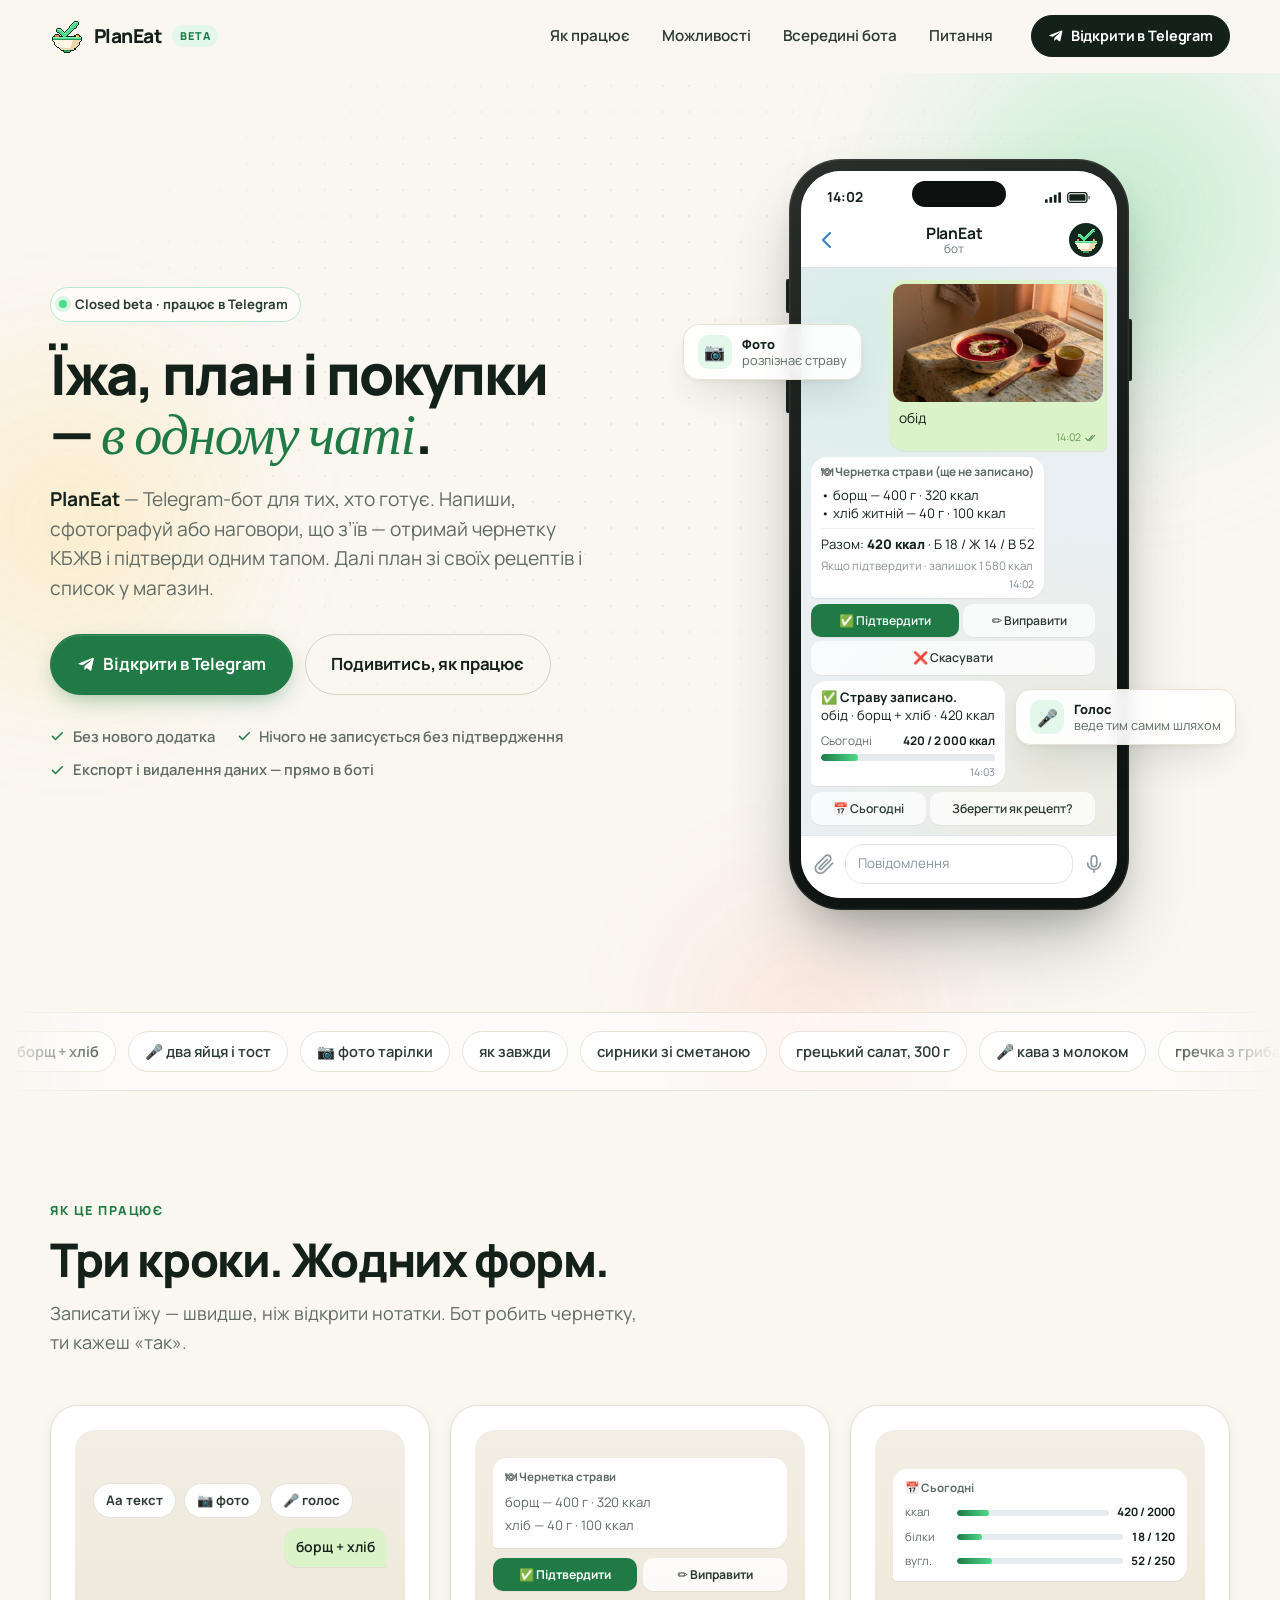
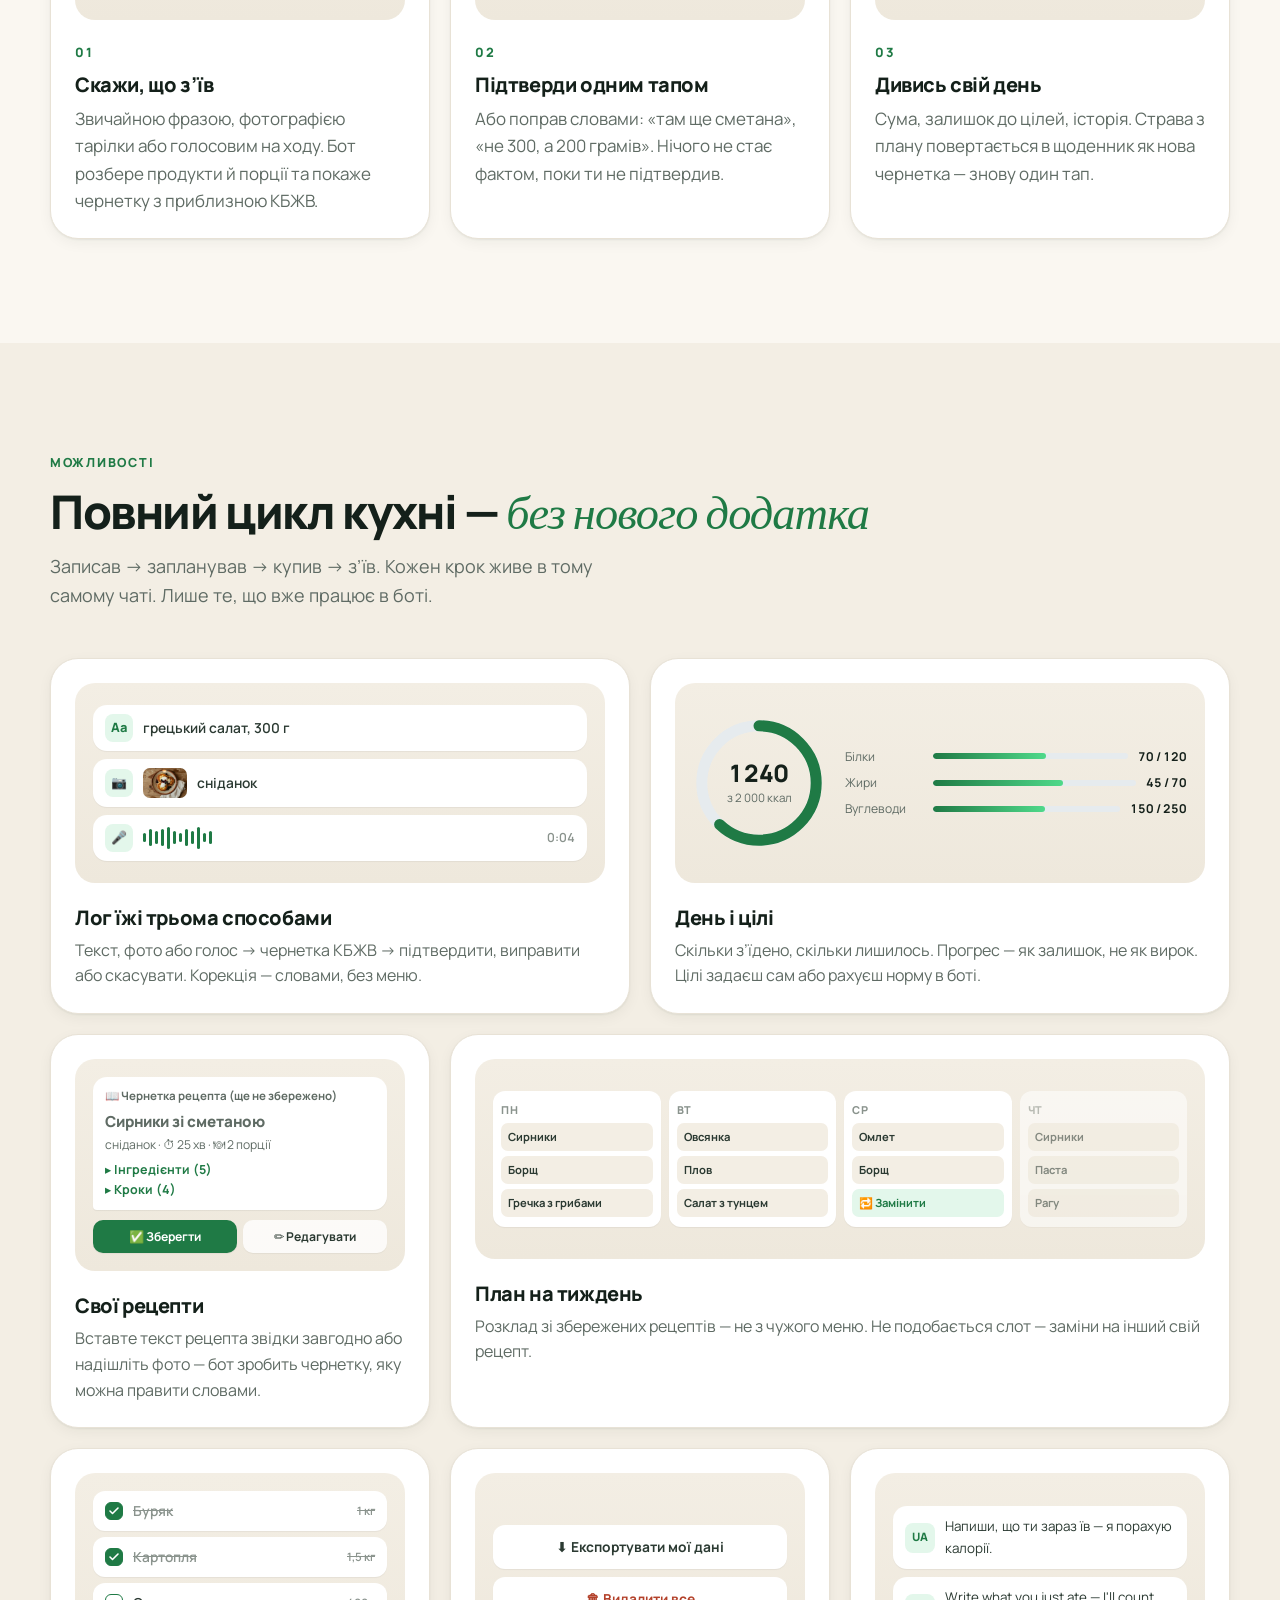
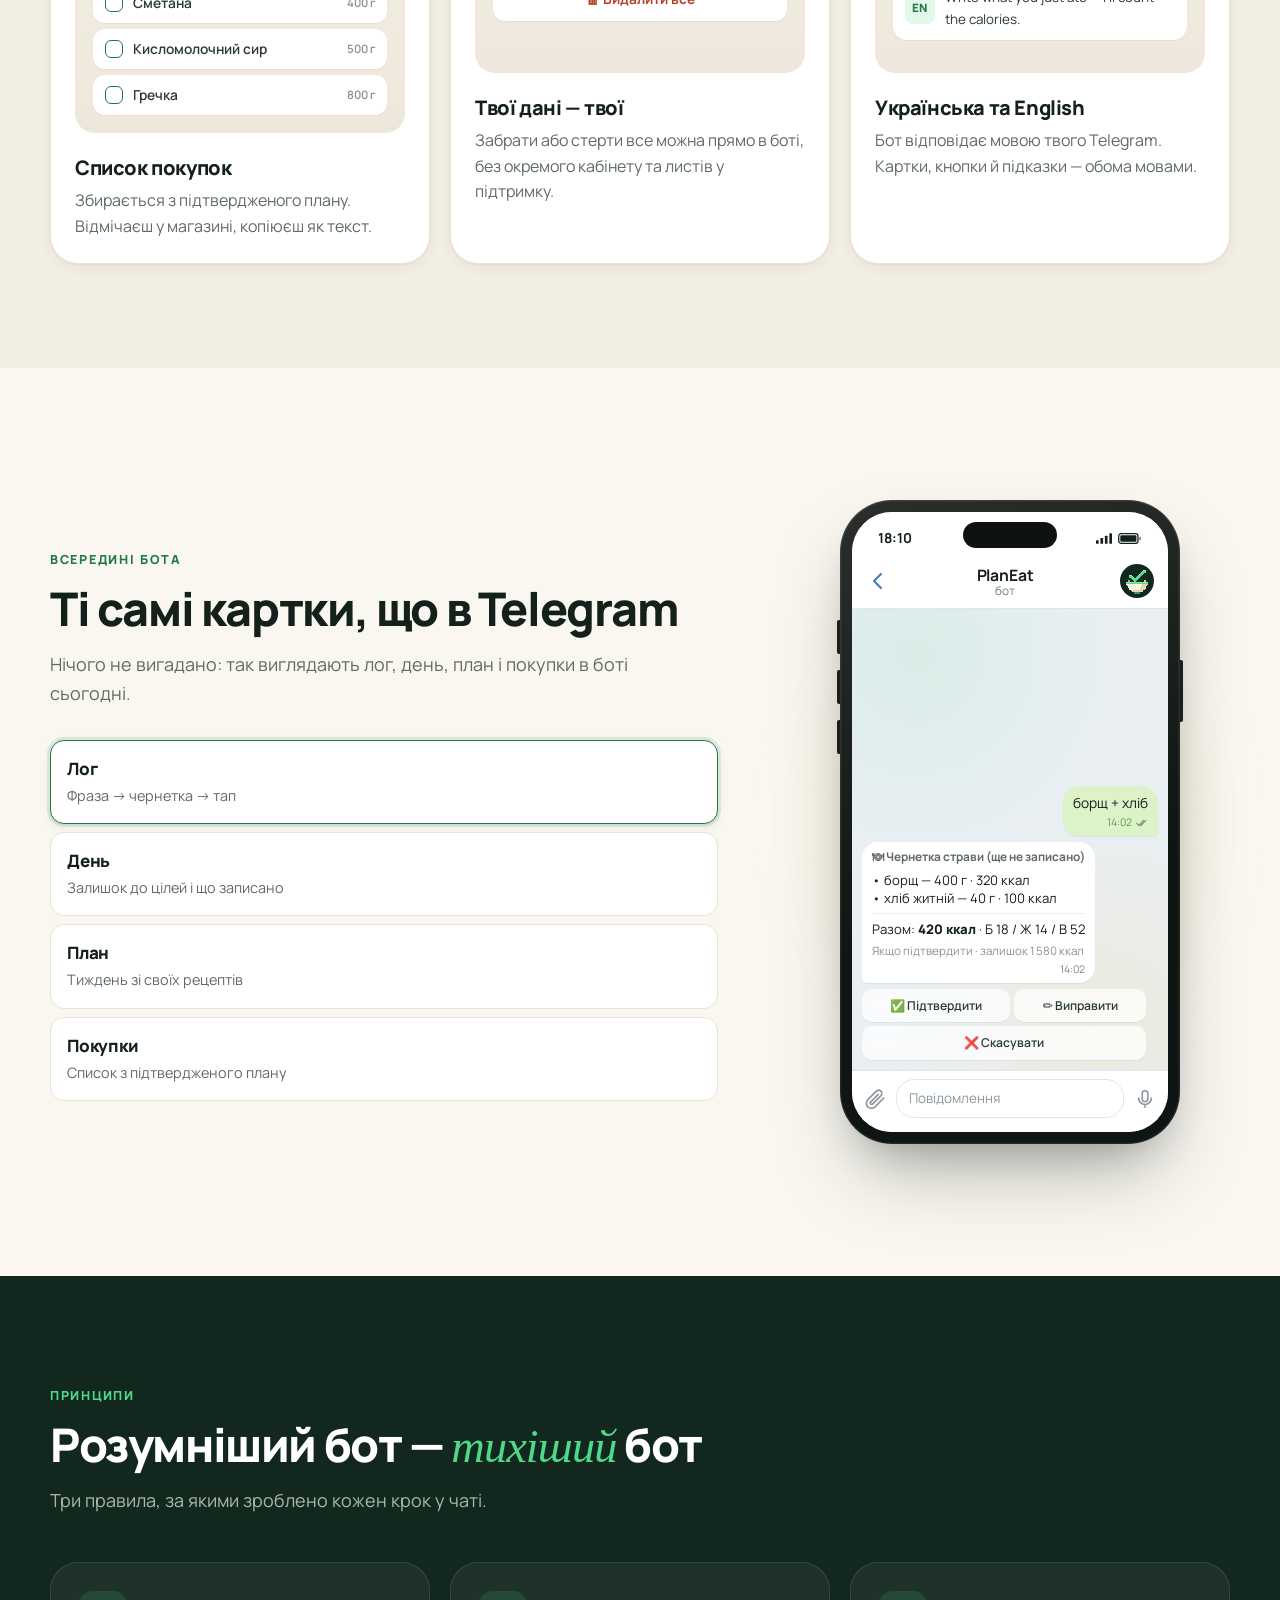
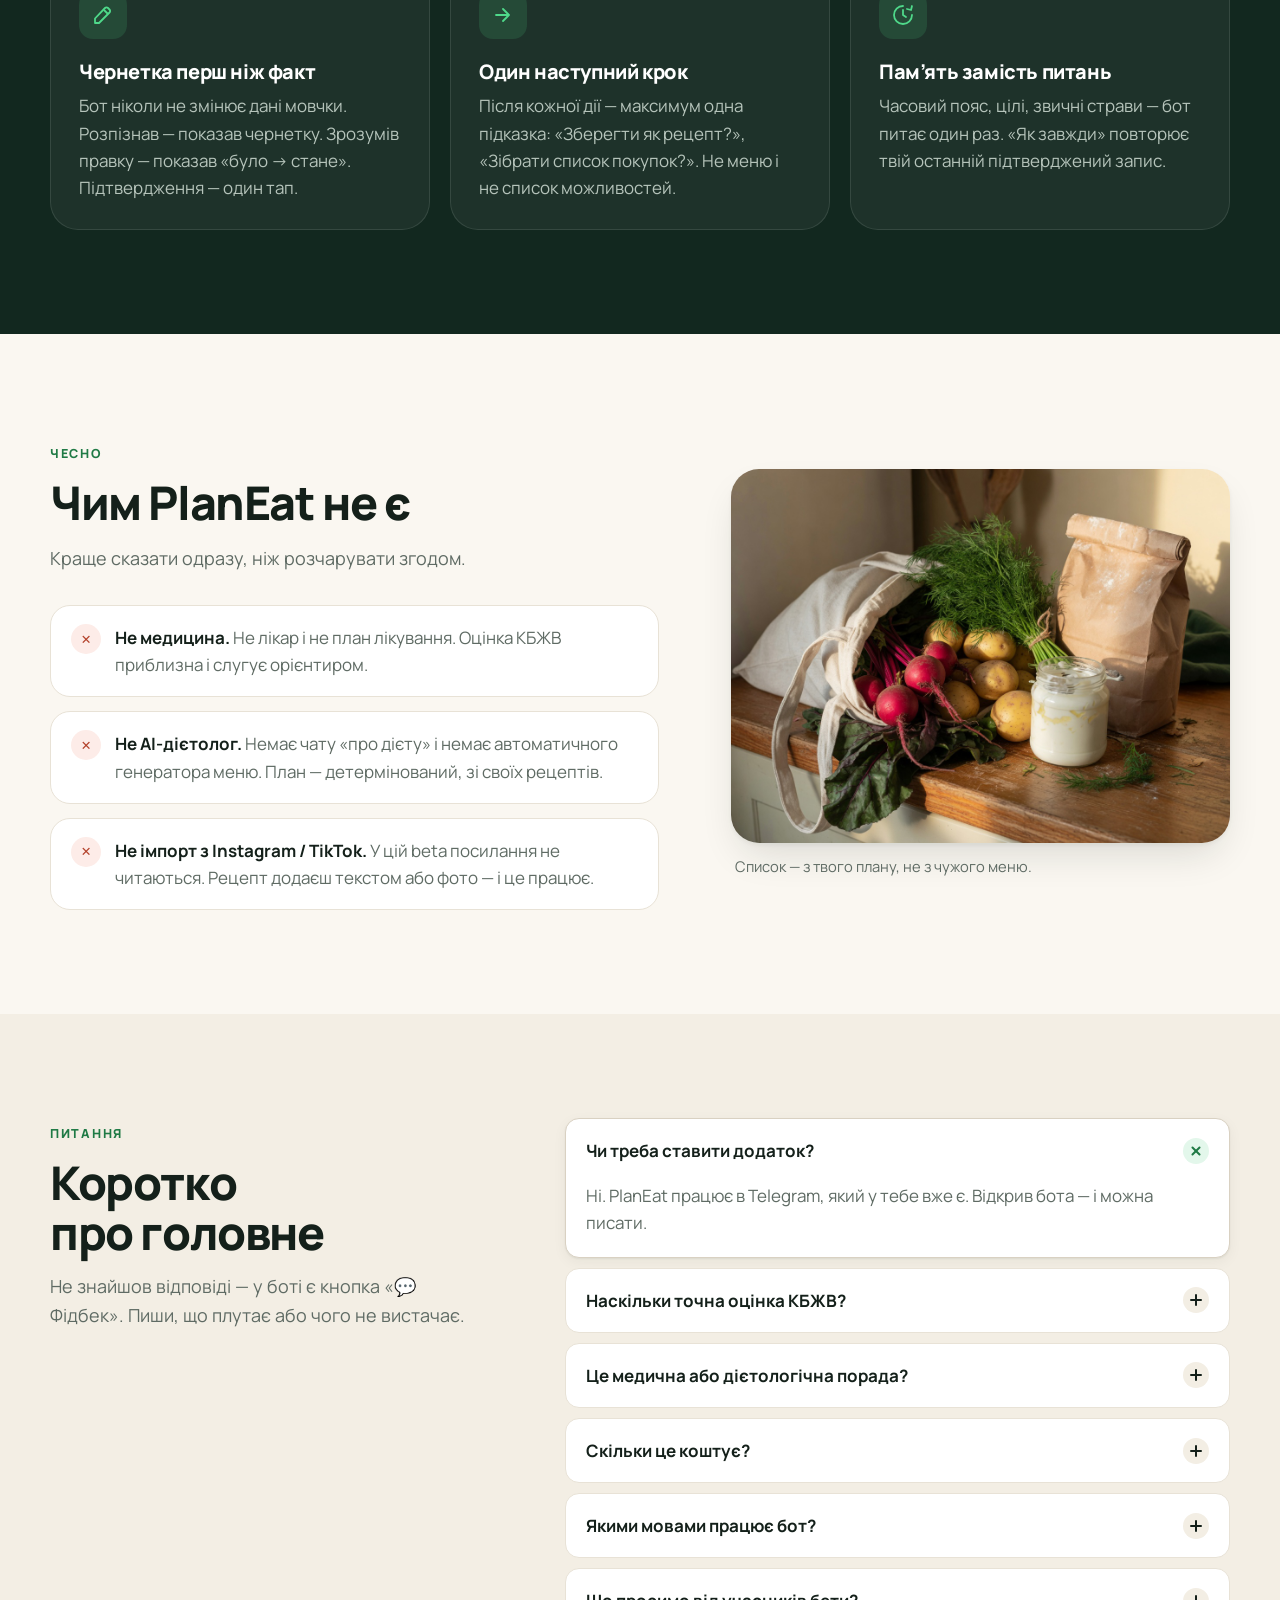
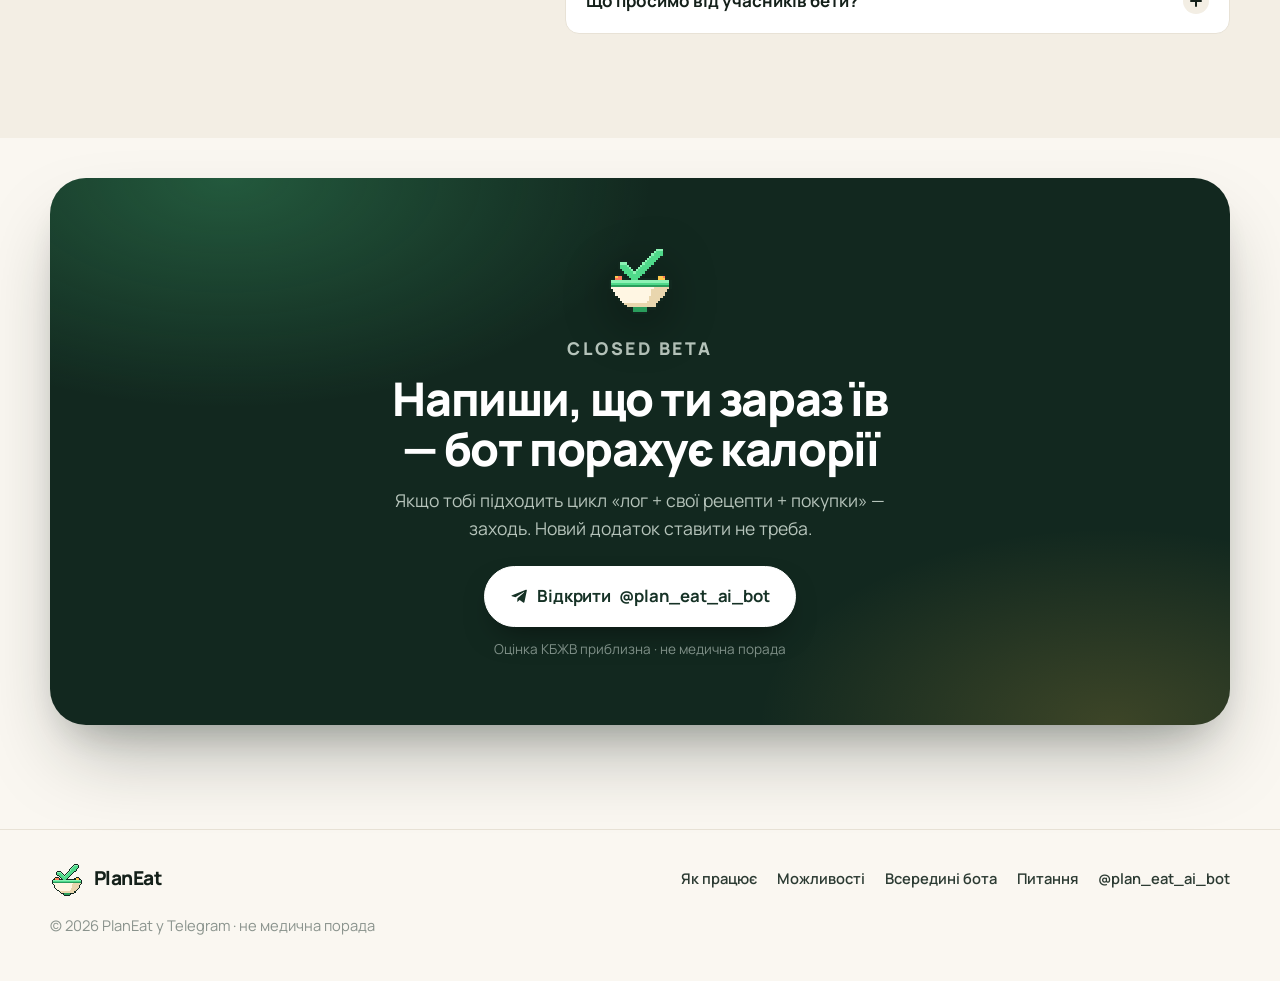
==== commit f1f55df5: "Product-grade PlanEat landing: light hero with animated Telegram mockup, bento features, tabbed bot " ====
--- a/docs/index.html
+++ b/docs/index.html
@@ -12,20 +12,21 @@
       botHandle: "@plan_eat_ai_bot"
     };
   </script>
-  <title>PlanEat у Telegram — записав, запланував, купив, з’їв</title>
-  <meta name="description" content="PlanEat у Telegram — closed beta. Лог їжі з тексту, фото чи голосу, тиждень із своїх рецептів і список покупок. Без нового додатка.">
+  <title>PlanEat — щоденник їжі, план тижня і покупки в одному чаті Telegram</title>
+  <meta name="description" content="PlanEat — Telegram-бот для тих, хто готує. Напиши, сфотографуй або наговори, що з’їв — отримай чернетку КБЖВ і підтверди одним тапом. План зі своїх рецептів і список у магазин. Без нового додатка.">
   <meta name="robots" content="index,follow">
   <meta name="theme-color" content="#12281F">
   <meta name="color-scheme" content="light">
   <link rel="canonical" href="https://hostgpt.org/">
+  <link rel="icon" href="img/icon.svg" type="image/svg+xml">
   <link rel="icon" href="logo.png" type="image/png" sizes="640x640">
   <link rel="apple-touch-icon" href="logo.png">
 
   <meta property="og:type" content="website">
   <meta property="og:locale" content="uk_UA">
   <meta property="og:site_name" content="PlanEat у Telegram">
-  <meta property="og:title" content="PlanEat у Telegram — записав, запланував, купив, з’їв">
-  <meta property="og:description" content="Closed beta в Telegram: лог їжі, план із своїх рецептів і список у магазин. Текст, фото або голос → приблизна КБЖВ → ти підтверджуєш.">
+  <meta property="og:title" content="PlanEat — їжа, план і покупки в одному чаті Telegram">
+  <meta property="og:description" content="Текст, фото або голос → чернетка КБЖВ → один тап. План зі своїх рецептів і список у магазин. Closed beta.">
   <meta property="og:url" content="https://hostgpt.org/">
   <meta property="og:image" content="https://hostgpt.org/img/og.jpg">
   <meta property="og:image:alt" content="Борщ на дерев’яному столі — PlanEat у Telegram">
@@ -33,13 +34,13 @@
   <meta property="og:image:height" content="768">
 
   <meta name="twitter:card" content="summary_large_image">
-  <meta name="twitter:title" content="PlanEat у Telegram — записав, запланував, купив, з’їв">
-  <meta name="twitter:description" content="Closed beta: лог їжі + план із своїх рецептів + покупки в Telegram.">
+  <meta name="twitter:title" content="PlanEat — їжа, план і покупки в одному чаті Telegram">
+  <meta name="twitter:description" content="Текст, фото або голос → чернетка КБЖВ → один тап. План зі своїх рецептів і список у магазин.">
   <meta name="twitter:image" content="https://hostgpt.org/img/og.jpg">
 
   <link rel="preconnect" href="https://fonts.googleapis.com">
   <link rel="preconnect" href="https://fonts.gstatic.com" crossorigin>
-  <link href="https://fonts.googleapis.com/css2?family=Fraunces:ital,opsz,wght@0,9..144,600;0,9..144,700;1,9..144,600&family=Manrope:wght@400;500;600;700&display=swap" rel="stylesheet">
+  <link href="https://fonts.googleapis.com/css2?family=Fraunces:ital,opsz,wght@1,9..144,500;1,9..144,600&family=Manrope:wght@400;500;600;700;800&display=swap" rel="stylesheet">
   <link rel="stylesheet" href="styles.css">
 
   <script type="application/ld+json" id="jsonld">
@@ -52,7 +53,7 @@
         "alternateName": "PlanEat",
         "url": "https://hostgpt.org/",
         "inLanguage": "uk",
-        "description": "Closed beta Telegram-бота: лог їжі, план із своїх рецептів і список покупок."
+        "description": "Telegram-бот: щоденник їжі, план тижня зі своїх рецептів і список покупок. Closed beta."
       },
       {
         "@type": "SoftwareApplication",
@@ -60,52 +61,22 @@
         "alternateName": "PlanEat",
         "applicationCategory": "LifestyleApplication",
         "operatingSystem": "Telegram",
-        "inLanguage": "uk",
+        "inLanguage": ["uk", "en"],
         "url": "https://hostgpt.org/",
         "image": "https://hostgpt.org/img/og.jpg",
         "description": "Telegram-бот для логу їжі та плану з власних рецептів. Closed beta. Не медична порада.",
-        "offers": {
-          "@type": "Offer",
-          "price": "0",
-          "priceCurrency": "USD"
-        },
+        "offers": { "@type": "Offer", "price": "0", "priceCurrency": "USD" },
         "sameAs": ["https://t.me/plan_eat_ai_bot"]
       },
       {
         "@type": "FAQPage",
         "mainEntity": [
-          {
-            "@type": "Question",
-            "name": "Це медична або дієтологічна порада?",
-            "acceptedAnswer": {
-              "@type": "Answer",
-              "text": "Ні. Бот не лікар і не AI-дієтолог. Оцінка КБЖВ приблизна, ти сам підтверджуєш запис."
-            }
-          },
-          {
-            "@type": "Question",
-            "name": "Скільки це коштує?",
-            "acceptedAnswer": {
-              "@type": "Answer",
-              "text": "Closed beta. Немає публічного прайса. Доступ — через бота в Telegram."
-            }
-          },
-          {
-            "@type": "Question",
-            "name": "Чи треба ставити додаток?",
-            "acceptedAnswer": {
-              "@type": "Answer",
-              "text": "Ні. Працює в Telegram."
-            }
-          },
-          {
-            "@type": "Question",
-            "name": "Що просимо від бети?",
-            "acceptedAnswer": {
-              "@type": "Answer",
-              "text": "Кілька логів їжі, один тижневий план зі своїми рецептами і короткий фідбек: що зламалось або чого не вистачає."
-            }
-          }
+          { "@type": "Question", "name": "Чи треба ставити додаток?", "acceptedAnswer": { "@type": "Answer", "text": "Ні. PlanEat працює в Telegram, який у тебе вже є." } },
+          { "@type": "Question", "name": "Наскільки точна оцінка КБЖВ?", "acceptedAnswer": { "@type": "Answer", "text": "Оцінка приблизна. Бот показує чернетку, яку ти перевіряєш і правиш перед тим, як вона потрапить у щоденник." } },
+          { "@type": "Question", "name": "Це медична або дієтологічна порада?", "acceptedAnswer": { "@type": "Answer", "text": "Ні. Бот не лікар і не AI-дієтолог. КБЖВ — орієнтир, а не призначення." } },
+          { "@type": "Question", "name": "Скільки це коштує?", "acceptedAnswer": { "@type": "Answer", "text": "Зараз closed beta без публічного прайса. Доступ — через бота в Telegram." } },
+          { "@type": "Question", "name": "Якими мовами працює бот?", "acceptedAnswer": { "@type": "Answer", "text": "Українською та англійською." } },
+          { "@type": "Question", "name": "Що просимо від учасників бети?", "acceptedAnswer": { "@type": "Answer", "text": "Кілька логів їжі, один тижневий план зі своїми рецептами і короткий фідбек: що зламалось або чого не вистачає." } }
         ]
       }
     ]
@@ -115,441 +86,588 @@
 <body>
   <a class="skip" href="#main">До змісту</a>
 
-  <header class="site-header">
+  <header class="site-header" id="header">
     <div class="wrap header-inner">
-      <a class="brand" href="#top" data-site="domain" data-site-attr="href">
-        <img src="logo.png" alt="" width="36" height="36">
-        <span>
-          <strong data-site="brand">PlanEat</strong>
-          <small>у Telegram · beta</small>
-        </span>
+      <a class="brand" href="#top" aria-label="PlanEat — на початок">
+        <img src="img/icon.svg" alt="" width="34" height="34">
+        <span class="brand-name" data-site="brand">PlanEat</span>
+        <span class="brand-tag">beta</span>
       </a>
       <nav class="nav" aria-label="Навігація">
-        <a href="#cykl">Цикл</a>
-        <a href="#vyglyad">Як виглядає</a>
-        <a href="#umie">Що вміє</a>
+        <a href="#how">Як працює</a>
+        <a href="#features">Можливості</a>
+        <a href="#inside">Всередині бота</a>
         <a href="#faq">Питання</a>
       </nav>
-      <a class="btn btn-sm" data-site="botUrl" data-site-attr="href" href="https://t.me/plan_eat_ai_bot">Відкрити бота</a>
+      <a class="btn btn-sm btn-dark" data-site="botUrl" data-site-attr="href" href="https://t.me/plan_eat_ai_bot">
+        <svg class="ico" viewBox="0 0 24 24" aria-hidden="true"><path d="M21.9 4.6 18.8 19.4c-.2 1-.9 1.3-1.7.8l-4.6-3.4-2.2 2.1c-.3.3-.5.5-.9.5l.3-4.7 8.5-7.7c.4-.3-.1-.5-.6-.2L7.1 13.4 2.6 12c-1-.3-1-1 .2-1.4l17.8-6.9c.8-.3 1.5.2 1.3 1.4Z"/></svg>
+        Відкрити в Telegram
+      </a>
     </div>
   </header>
 
   <main id="main">
+    <!-- ================= HERO ================= -->
     <section class="hero" id="top">
-      <img class="hero-bg" src="img/hero.jpg" alt="Миска борщу зі сметаною на кухонному столі при вечірньому світлі" width="1376" height="768">
+      <div class="hero-bg" aria-hidden="true">
+        <span class="glow glow-a"></span>
+        <span class="glow glow-b"></span>
+        <span class="glow glow-c"></span>
+      </div>
       <div class="wrap hero-grid">
         <div class="hero-copy">
-          <p class="eyebrow">Closed beta</p>
-          <h1>Записав. Запланував.<br>Купив. З’їв.</h1>
+          <p class="badge"><span class="dot"></span>Closed beta · працює в Telegram</p>
+          <h1>Їжа, план і покупки — <em>в одному чаті</em>.</h1>
           <p class="lead">
-            <span data-site="brandLong">PlanEat у Telegram</span> — для тих, хто вже готує.
-            Один чат замість щоденника, планувальника і списку в нотатках.
+            <span data-site="brand">PlanEat</span> — Telegram-бот для тих, хто готує. Напиши, сфотографуй або наговори, що з’їв — отримай чернетку КБЖВ і підтверди одним тапом. Далі план зі своїх рецептів і список у магазин.
           </p>
           <div class="cta-row">
-            <a class="btn" data-site="botUrl" data-site-attr="href" href="https://t.me/plan_eat_ai_bot">
-              Відкрити бота<span class="btn-handle"> · <span data-site="botHandle">@plan_eat_ai_bot</span></span>
+            <a class="btn btn-lg" data-site="botUrl" data-site-attr="href" href="https://t.me/plan_eat_ai_bot">
+              <svg class="ico" viewBox="0 0 24 24" aria-hidden="true"><path d="M21.9 4.6 18.8 19.4c-.2 1-.9 1.3-1.7.8l-4.6-3.4-2.2 2.1c-.3.3-.5.5-.9.5l.3-4.7 8.5-7.7c.4-.3-.1-.5-.6-.2L7.1 13.4 2.6 12c-1-.3-1-1 .2-1.4l17.8-6.9c.8-.3 1.5.2 1.3 1.4Z"/></svg>
+              Відкрити в Telegram
             </a>
-            <a class="link-ghost" href="#vyglyad">Як це виглядає</a>
+            <a class="btn btn-lg btn-ghost" href="#how">Подивитись, як працює</a>
           </div>
-          <p class="fine">Оцінка КБЖВ приблизна. Нічого не записується, поки ти не підтвердиш.</p>
-        </div>
-
-        <figure class="hero-phone">
-          <div class="phone" role="group" aria-label="Приклад чату в Telegram: запис обіду">
-            <div class="phone-bar">
-              <img class="phone-ava" src="logo.png" alt="" width="22" height="22">
-              <span>
-                <span class="phone-title" data-site="brand">PlanEat</span>
-                <span class="phone-sub">бот</span>
-              </span>
-              <span class="phone-sigs" aria-hidden="true"></span>
-            </div>
-            <div class="chat">
-              <div class="bubble out photo">
-                <img src="img/hero.jpg" alt="">
-                <p>обід</p>
-                <time>14:02</time>
-              </div>
-              <div class="bubble in">
-                <p class="bubble-kicker">🍽 Чернетка страви (ще не записано)</p>
-                <p class="item">борщ — 400 г · 320 ккал</p>
-                <p class="item">хліб житній — 40 г · 100 ккал</p>
-                <div class="macros">
-                  <span><strong>420</strong> ккал</span>
-                  <span><strong>18</strong> б</span>
-                  <span><strong>14</strong> ж</span>
-                  <span><strong>52</strong> в</span>
-                </div>
-                <div class="chips">
-                  <span class="chip chip-yes">✅ Підтвердити</span>
-                  <span class="chip">✏️ Виправити</span>
-                  <span class="chip">❌ Скасувати</span>
-                </div>
-                <time>14:02</time>
-              </div>
-            </div>
-            <div class="composer" aria-hidden="true">
-              <span class="composer-plus">+</span>
-              <span class="composer-ph">Повідомлення</span>
-              <span class="composer-send"></span>
+          <ul class="trust" aria-label="Коротко">
+            <li><svg class="ico" viewBox="0 0 24 24" aria-hidden="true"><path d="M20 6 9 17l-5-5" fill="none" stroke="currentColor" stroke-width="2.4" stroke-linecap="round" stroke-linejoin="round"/></svg>Без нового додатка</li>
+            <li><svg class="ico" viewBox="0 0 24 24" aria-hidden="true"><path d="M20 6 9 17l-5-5" fill="none" stroke="currentColor" stroke-width="2.4" stroke-linecap="round" stroke-linejoin="round"/></svg>Нічого не записується без підтвердження</li>
+            <li><svg class="ico" viewBox="0 0 24 24" aria-hidden="true"><path d="M20 6 9 17l-5-5" fill="none" stroke="currentColor" stroke-width="2.4" stroke-linecap="round" stroke-linejoin="round"/></svg>Експорт і видалення даних — прямо в боті</li>
+          </ul>
+        </div>
+
+        <div class="hero-visual">
+          <div class="phone phone-hero" role="img" aria-label="Приклад чату в Telegram: фото обіду перетворюється на чернетку КБЖВ, один тап — і страва в щоденнику">
+            <div class="phone-screen">
+              <div class="status-bar" aria-hidden="true">
+                <span class="st-time">14:02</span>
+                <span class="island"></span>
+                <span class="st-icons">
+                  <svg viewBox="0 0 18 12" width="16" height="11"><rect x="0" y="8" width="3" height="4" rx=".6" fill="currentColor"/><rect x="5" y="5.5" width="3" height="6.5" rx=".6" fill="currentColor"/><rect x="10" y="3" width="3" height="9" rx=".6" fill="currentColor"/><rect x="15" y="0" width="3" height="12" rx=".6" fill="currentColor"/></svg>
+                  <svg viewBox="0 0 26 12" width="24" height="11"><rect x=".7" y=".7" width="21" height="10.6" rx="2.6" fill="none" stroke="currentColor" stroke-width="1.4"/><rect x="2.4" y="2.4" width="17.6" height="7.2" rx="1.4" fill="currentColor"/><rect x="23" y="4" width="2" height="4" rx="1" fill="currentColor" opacity=".5"/></svg>
+                </span>
+              </div>
+              <div class="tg-bar">
+                <svg class="tg-back" viewBox="0 0 24 24" aria-hidden="true"><path d="M15 5l-7 7 7 7" fill="none" stroke="currentColor" stroke-width="2.2" stroke-linecap="round" stroke-linejoin="round"/></svg>
+                <span class="tg-title">
+                  <strong data-site="brand">PlanEat</strong>
+                  <small>бот</small>
+                </span>
+                <img class="tg-ava" src="img/avatar.png" alt="" width="34" height="34">
+              </div>
+
+              <div class="chat chat-hero">
+                <div class="msg out photo step s1">
+                  <img src="img/hero.jpg" alt="" width="240" height="120">
+                  <p>обід</p>
+                  <time>14:02 <i class="ticks"></i></time>
+                </div>
+
+                <div class="msg in typing step s2" aria-hidden="true">
+                  <span></span><span></span><span></span>
+                </div>
+
+                <div class="msg in card step s3">
+                  <p class="kicker">🍽 Чернетка страви (ще не записано)</p>
+                  <p class="line">• борщ — 400 г · 320 ккал</p>
+                  <p class="line">• хліб житній — 40 г · 100 ккал</p>
+                  <p class="totals">Разом: <strong>420 ккал</strong> · Б 18 / Ж 14 / В 52</p>
+                  <p class="hint">Якщо підтвердити · залишок 1 580 ккал</p>
+                  <time>14:02</time>
+                </div>
+                <div class="kb step s3">
+                  <span class="kb-btn kb-tap">✅ Підтвердити</span>
+                  <span class="kb-btn">✏️ Виправити</span>
+                  <span class="kb-btn">❌ Скасувати</span>
+                </div>
+
+                <div class="msg in card step s5">
+                  <p class="line"><strong>✅ Страву записано.</strong></p>
+                  <p class="line">обід · борщ + хліб · 420 ккал</p>
+                  <div class="progress">
+                    <span class="progress-label">Сьогодні <strong>420 / 2 000 ккал</strong></span>
+                    <span class="track"><i style="--w:21%"></i></span>
+                  </div>
+                  <time>14:03</time>
+                </div>
+                <div class="kb step s5">
+                  <span class="kb-btn">📅 Сьогодні</span>
+                  <span class="kb-btn">Зберегти як рецепт?</span>
+                </div>
+              </div>
+
+              <div class="composer" aria-hidden="true">
+                <svg viewBox="0 0 24 24" class="c-ico"><path d="M21.4 11.1 12 20.5a5.5 5.5 0 0 1-7.8-7.8l9.2-9.2a3.5 3.5 0 0 1 5 5l-9.2 9.1a1.5 1.5 0 0 1-2.1-2.1l8.5-8.5" fill="none" stroke="currentColor" stroke-width="1.8" stroke-linecap="round" stroke-linejoin="round"/></svg>
+                <span class="c-input">Повідомлення</span>
+                <svg viewBox="0 0 24 24" class="c-ico"><rect x="9" y="3" width="6" height="12" rx="3" fill="none" stroke="currentColor" stroke-width="1.8"/><path d="M5 11a7 7 0 0 0 14 0M12 18v3" fill="none" stroke="currentColor" stroke-width="1.8" stroke-linecap="round"/></svg>
+              </div>
             </div>
           </div>
-          <figcaption>Кинув фото — побачив чернетку. Далі один тап.</figcaption>
-        </figure>
-      </div>
-    </section>
-
-    <section class="section" id="cykl" aria-labelledby="cykl-title">
+          <div class="float-note float-a" aria-hidden="true">
+            <span class="fn-ico">📷</span>
+            <span><strong>Фото</strong><br>розпізнає страву</span>
+          </div>
+          <div class="float-note float-b" aria-hidden="true">
+            <span class="fn-ico">🎤</span>
+            <span><strong>Голос</strong><br>веде тим самим шляхом</span>
+          </div>
+        </div>
+      </div>
+
+      <div class="ticker" aria-hidden="true">
+        <div class="ticker-track">
+          <span>борщ + хліб</span><span>🎤 два яйця і тост</span><span>📷 фото тарілки</span><span>як завжди</span><span>сирники зі сметаною</span><span>грецький салат, 300 г</span><span>🎤 кава з молоком</span><span>гречка з грибами</span><span>там ще сметана</span><span>не 300, а 200 грамів</span>
+          <span>борщ + хліб</span><span>🎤 два яйця і тост</span><span>📷 фото тарілки</span><span>як завжди</span><span>сирники зі сметаною</span><span>грецький салат, 300 г</span><span>🎤 кава з молоком</span><span>гречка з грибами</span><span>там ще сметана</span><span>не 300, а 200 грамів</span>
+        </div>
+      </div>
+    </section>
+
+    <!-- ================= HOW IT WORKS ================= -->
+    <section class="section" id="how" aria-labelledby="how-title">
       <div class="wrap">
-        <p class="eyebrow">Кухня має цикл</p>
-        <h2 id="cykl-title">Бот його тримає</h2>
-        <p class="section-lead">Записав → запланував → купив → з’їв. Кожен крок живе в тому самому чаті, і нічого не стає фактом без твого підтвердження.</p>
-        <ol class="loop">
-          <li>
-            <span class="loop-n">01</span>
-            <h3>Записав</h3>
-            <p>Текст, фото тарілки або голосове. Бот збирає чернетку КБЖВ — підтверджуєш, правиш або скасовуєш.</p>
+        <div class="section-head reveal">
+          <p class="eyebrow">Як це працює</p>
+          <h2 id="how-title">Три кроки. Жодних форм.</h2>
+          <p class="section-lead">Записати їжу — швидше, ніж відкрити нотатки. Бот робить чернетку, ти кажеш «так».</p>
+        </div>
+        <ol class="steps">
+          <li class="step-card reveal">
+            <div class="step-visual">
+              <div class="pill-row">
+                <span class="pill">Aa текст</span>
+                <span class="pill">📷 фото</span>
+                <span class="pill">🎤 голос</span>
+              </div>
+              <div class="mini-out">борщ + хліб</div>
+            </div>
+            <span class="step-n">01</span>
+            <h3>Скажи, що з’їв</h3>
+            <p>Звичайною фразою, фотографією тарілки або голосовим на ходу. Бот розбере продукти й порції та покаже чернетку з приблизною КБЖВ.</p>
           </li>
-          <li>
-            <span class="loop-n">02</span>
-            <h3>Запланував</h3>
-            <p>Тиждень з того, що ти реально готуєш. План зі збережених рецептів, не з чужого меню і не від AI-дієтолога.</p>
+          <li class="step-card reveal" style="--d: .1s">
+            <div class="step-visual">
+              <div class="mini-card">
+                <p class="kicker">🍽 Чернетка страви</p>
+                <p>борщ — 400 г · 320 ккал</p>
+                <p>хліб — 40 г · 100 ккал</p>
+              </div>
+              <div class="mini-kb">
+                <span class="on">✅ Підтвердити</span><span>✏️ Виправити</span>
+              </div>
+            </div>
+            <span class="step-n">02</span>
+            <h3>Підтверди одним тапом</h3>
+            <p>Або поправ словами: «там ще сметана», «не 300, а 200 грамів». Нічого не стає фактом, поки ти не підтвердив.</p>
           </li>
-          <li>
-            <span class="loop-n">03</span>
-            <h3>Купив</h3>
-            <p>З підтвердженого плану — список у магазин. Відмічаєш, правиш, копіюєш як текст.</p>
-          </li>
-          <li>
-            <span class="loop-n">04</span>
-            <h3>З’їв</h3>
-            <p>Страва з плану повертається в щоденник як нова чернетка. Знову ти кажеш «так».</p>
+          <li class="step-card reveal" style="--d: .2s">
+            <div class="step-visual">
+              <div class="mini-card">
+                <p class="kicker">📅 Сьогодні</p>
+                <div class="mini-bar"><span>ккал</span><i style="--w:21%"></i><b>420 / 2000</b></div>
+                <div class="mini-bar"><span>білки</span><i style="--w:15%"></i><b>18 / 120</b></div>
+                <div class="mini-bar"><span>вугл.</span><i style="--w:21%"></i><b>52 / 250</b></div>
+              </div>
+            </div>
+            <span class="step-n">03</span>
+            <h3>Дивись свій день</h3>
+            <p>Сума, залишок до цілей, історія. Страва з плану повертається в щоденник як нова чернетка — знову один тап.</p>
           </li>
         </ol>
       </div>
     </section>
 
-    <section class="section split-section" id="vhody" aria-labelledby="vhody-title">
+    <!-- ================= FEATURES (bento) ================= -->
+    <section class="section section-tint" id="features" aria-labelledby="features-title">
       <div class="wrap">
-        <p class="eyebrow">Без форм</p>
-        <h2 id="vhody-title">Три способи сказати «я з’їв»</h2>
-        <p class="section-lead">Будь-що з цього йде в ту саму чернетку. Далі — один тап.</p>
-        <div class="inputs">
-          <article class="input-card">
-            <p class="input-kicker">Текст</p>
-            <h3>Напиши як є</h3>
-            <p class="input-sample">борщ + хліб</p>
-            <p>Звичайна фраза. Бот розбере продукти й порції і покаже приблизну КБЖВ.</p>
-          </article>
-          <article class="input-card input-card-media">
-            <img src="img/plate.jpg" alt="Сирники зі сметаною на керамічній тарілці" width="1024" height="768">
-            <div>
-              <p class="input-kicker">Фото</p>
-              <h3>Кинь тарілку</h3>
-              <p>Бот впізнає страву на око. Порції — орієнтир, тож чернетку варто глянути.</p>
-            </div>
-          </article>
-          <article class="input-card">
-            <p class="input-kicker">Голос</p>
-            <h3>Наведи на ходу</h3>
-            <div class="wave" aria-hidden="true">
-              <span></span><span></span><span></span><span></span><span></span><span></span><span></span><span></span><span></span><span></span>
-            </div>
-            <p>Розпізнає сказане і веде тим самим шляхом, що й набраний текст.</p>
-          </article>
-        </div>
-      </div>
-    </section>
-
-    <section class="section" id="vyglyad" aria-labelledby="vyglyad-title">
-      <div class="wrap tour">
-        <div class="tour-copy">
-          <p class="eyebrow">Telegram</p>
-          <h2 id="vyglyad-title">Як це виглядає в чаті</h2>
-          <p class="section-lead">Ті самі картки, що в боті. Жодного нового додатка — лог, день, план і покупки живуть тут.</p>
-        </div>
-
-        <div class="tour-stage">
-          <input class="sr-only" type="radio" name="scene" id="sc-log" checked>
-          <input class="sr-only" type="radio" name="scene" id="sc-day">
-          <input class="sr-only" type="radio" name="scene" id="sc-plan">
-          <input class="sr-only" type="radio" name="scene" id="sc-shop">
-          <div class="scene-tabs" aria-label="Сцени чату">
-            <label for="sc-log">Лог</label>
-            <label for="sc-day">День</label>
-            <label for="sc-plan">План</label>
-            <label for="sc-shop">Покупки</label>
+        <div class="section-head reveal">
+          <p class="eyebrow">Можливості</p>
+          <h2 id="features-title">Повний цикл кухні — <em>без нового додатка</em></h2>
+          <p class="section-lead">Записав → запланував → купив → з’їв. Кожен крок живе в тому самому чаті. Лише те, що вже працює в боті.</p>
+        </div>
+
+        <div class="bento">
+          <article class="bento-card b-log reveal">
+            <div class="bento-visual">
+              <div class="input-stack">
+                <div class="in-row"><span class="in-ico">Aa</span><span>грецький салат, 300 г</span></div>
+                <div class="in-row"><span class="in-ico">📷</span><span class="in-img" style="background-image:url(img/plate.jpg)"></span><span>сніданок</span></div>
+                <div class="in-row"><span class="in-ico">🎤</span><span class="wave"><i></i><i></i><i></i><i></i><i></i><i></i><i></i><i></i><i></i><i></i><i></i><i></i></span><span class="in-dur">0:04</span></div>
+              </div>
+            </div>
+            <h3>Лог їжі трьома способами</h3>
+            <p>Текст, фото або голос → чернетка КБЖВ → підтвердити, виправити або скасувати. Корекція — словами, без меню.</p>
+          </article>
+
+          <article class="bento-card b-day reveal" style="--d:.05s">
+            <div class="bento-visual">
+              <div class="ring-wrap">
+                <svg class="ring" viewBox="0 0 120 120" aria-hidden="true">
+                  <circle cx="60" cy="60" r="52" class="ring-bg"/>
+                  <circle cx="60" cy="60" r="52" class="ring-val" style="--p: 0.62"/>
+                </svg>
+                <div class="ring-num"><strong>1 240</strong><span>з 2 000 ккал</span></div>
+              </div>
+              <ul class="macro-list">
+                <li><span>Білки</span><i><b style="--w:58%"></b></i><span>70 / 120</span></li>
+                <li><span>Жири</span><i><b style="--w:64%"></b></i><span>45 / 70</span></li>
+                <li><span>Вуглеводи</span><i><b style="--w:60%"></b></i><span>150 / 250</span></li>
+              </ul>
+            </div>
+            <h3>День і цілі</h3>
+            <p>Скільки з’їдено, скільки лишилось. Прогрес — як залишок, не як вирок. Цілі задаєш сам або рахуєш норму в боті.</p>
+          </article>
+
+          <article class="bento-card b-recipe reveal" style="--d:.1s">
+            <div class="bento-visual">
+              <div class="mini-card recipe-card">
+                <p class="kicker">📖 Чернетка рецепта (ще не збережено)</p>
+                <p class="rc-title">Сирники зі сметаною</p>
+                <p class="rc-meta">сніданок · ⏱ 25 хв · 🍽 2 порції</p>
+                <p class="rc-ing">▸ Інгредієнти (5)</p>
+                <p class="rc-ing">▸ Кроки (4)</p>
+              </div>
+              <div class="mini-kb"><span class="on">✅ Зберегти</span><span>✏️ Редагувати</span></div>
+            </div>
+            <h3>Свої рецепти</h3>
+            <p>Вставте текст рецепта звідки завгодно або надішліть фото — бот зробить чернетку, яку можна правити словами.</p>
+          </article>
+
+          <article class="bento-card b-plan reveal" style="--d:.15s">
+            <div class="bento-visual">
+              <div class="week">
+                <div class="week-day"><span>Пн</span><b>Сирники</b><b>Борщ</b><b>Гречка з грибами</b></div>
+                <div class="week-day"><span>Вт</span><b>Овсянка</b><b>Плов</b><b>Салат з тунцем</b></div>
+                <div class="week-day"><span>Ср</span><b>Омлет</b><b>Борщ</b><b class="swap">🔁 Замінити</b></div>
+                <div class="week-day dim"><span>Чт</span><b>Сирники</b><b>Паста</b><b>Рагу</b></div>
+              </div>
+            </div>
+            <h3>План на тиждень</h3>
+            <p>Розклад зі збережених рецептів — не з чужого меню. Не подобається слот — заміни на інший свій рецепт.</p>
+          </article>
+
+          <article class="bento-card b-shop reveal" style="--d:.2s">
+            <div class="bento-visual">
+              <ul class="checklist">
+                <li class="done"><i></i>Буряк <small>1 кг</small></li>
+                <li class="done"><i></i>Картопля <small>1,5 кг</small></li>
+                <li><i></i>Сметана <small>400 г</small></li>
+                <li><i></i>Кисломолочний сир <small>500 г</small></li>
+                <li><i></i>Гречка <small>800 г</small></li>
+              </ul>
+            </div>
+            <h3>Список покупок</h3>
+            <p>Збирається з підтвердженого плану. Відмічаєш у магазині, копіюєш як текст.</p>
+          </article>
+
+          <article class="bento-card b-privacy reveal" style="--d:.25s">
+            <div class="bento-visual">
+              <div class="privacy-row">
+                <span class="p-chip">⬇️ Експортувати мої дані</span>
+                <span class="p-chip p-danger">🗑 Видалити все</span>
+              </div>
+            </div>
+            <h3>Твої дані — твої</h3>
+            <p>Забрати або стерти все можна прямо в боті, без окремого кабінету та листів у підтримку.</p>
+          </article>
+
+          <article class="bento-card b-lang reveal" style="--d:.3s">
+            <div class="bento-visual">
+              <div class="lang-stack">
+                <div class="lang-row"><span class="lang-flag">UA</span><span>Напиши, що ти зараз їв — я порахую калорії.</span></div>
+                <div class="lang-row"><span class="lang-flag">EN</span><span>Write what you just ate — I'll count the calories.</span></div>
+              </div>
+            </div>
+            <h3>Українська та English</h3>
+            <p>Бот відповідає мовою твого Telegram. Картки, кнопки й підказки — обома мовами.</p>
+          </article>
+        </div>
+      </div>
+    </section>
+
+    <!-- ================= INSIDE THE BOT ================= -->
+    <section class="section" id="inside" aria-labelledby="inside-title">
+      <div class="wrap inside">
+        <div class="inside-copy reveal">
+          <p class="eyebrow">Всередині бота</p>
+          <h2 id="inside-title">Ті самі картки, що в Telegram</h2>
+          <p class="section-lead">Нічого не вигадано: так виглядають лог, день, план і покупки в боті сьогодні.</p>
+
+          <div class="tabs" role="tablist" aria-label="Сцени чату">
+            <button class="tab is-active" role="tab" aria-selected="true" aria-controls="scene-log" id="tab-log" data-scene="log">
+              <span class="tab-title">Лог</span>
+              <span class="tab-desc">Фраза → чернетка → тап</span>
+              <i class="tab-progress"></i>
+            </button>
+            <button class="tab" role="tab" aria-selected="false" aria-controls="scene-day" id="tab-day" data-scene="day" tabindex="-1">
+              <span class="tab-title">День</span>
+              <span class="tab-desc">Залишок до цілей і що записано</span>
+              <i class="tab-progress"></i>
+            </button>
+            <button class="tab" role="tab" aria-selected="false" aria-controls="scene-plan" id="tab-plan" data-scene="plan" tabindex="-1">
+              <span class="tab-title">План</span>
+              <span class="tab-desc">Тиждень зі своїх рецептів</span>
+              <i class="tab-progress"></i>
+            </button>
+            <button class="tab" role="tab" aria-selected="false" aria-controls="scene-shop" id="tab-shop" data-scene="shop" tabindex="-1">
+              <span class="tab-title">Покупки</span>
+              <span class="tab-desc">Список з підтвердженого плану</span>
+              <i class="tab-progress"></i>
+            </button>
           </div>
-
-          <div class="phone phone-tour" role="group" aria-label="Приклади карток бота">
-            <div class="phone-bar">
-              <img class="phone-ava" src="logo.png" alt="" width="22" height="22">
-              <span>
-                <span class="phone-title" data-site="brand">PlanEat</span>
-                <span class="phone-sub">бот</span>
-              </span>
-              <span class="phone-sigs" aria-hidden="true"></span>
-            </div>
-
-            <div class="chat scene scene-log">
-              <div class="bubble out">
-                <p>борщ + хліб</p>
-                <time>14:02</time>
-              </div>
-              <div class="bubble in">
-                <p class="bubble-kicker">🍽 Чернетка страви (ще не записано)</p>
-                <p class="item">борщ — 400 г · 320 ккал</p>
-                <p class="item">хліб житній — 40 г · 100 ккал</p>
-                <div class="macros">
-                  <span><strong>420</strong> ккал</span>
-                  <span><strong>18</strong> б</span>
-                  <span><strong>14</strong> ж</span>
-                  <span><strong>52</strong> в</span>
-                </div>
-                <div class="chips">
-                  <span class="chip chip-yes">✅ Підтвердити</span>
-                  <span class="chip">✏️ Виправити</span>
-                  <span class="chip">❌ Скасувати</span>
-                </div>
-                <time>14:02</time>
-              </div>
-            </div>
-
-            <div class="chat scene scene-day">
-              <div class="bubble in wide">
-                <p class="bubble-kicker">📅 Сьогодні (1 вер)</p>
-                <p class="item">Обід · Борщ + хліб · 420 ккал</p>
-                <div class="bars">
-                  <div class="bar">
-                    <span>ккал <strong>420 / 2000</strong></span>
-                    <span class="bar-track"><i style="width:21%"></i></span>
+        </div>
+
+        <div class="inside-stage reveal" style="--d:.1s">
+          <div class="stage-glow" aria-hidden="true"></div>
+          <div class="phone phone-tour">
+            <div class="phone-screen">
+              <div class="status-bar" aria-hidden="true">
+                <span class="st-time">18:10</span>
+                <span class="island"></span>
+                <span class="st-icons">
+                  <svg viewBox="0 0 18 12" width="16" height="11"><rect x="0" y="8" width="3" height="4" rx=".6" fill="currentColor"/><rect x="5" y="5.5" width="3" height="6.5" rx=".6" fill="currentColor"/><rect x="10" y="3" width="3" height="9" rx=".6" fill="currentColor"/><rect x="15" y="0" width="3" height="12" rx=".6" fill="currentColor"/></svg>
+                  <svg viewBox="0 0 26 12" width="24" height="11"><rect x=".7" y=".7" width="21" height="10.6" rx="2.6" fill="none" stroke="currentColor" stroke-width="1.4"/><rect x="2.4" y="2.4" width="17.6" height="7.2" rx="1.4" fill="currentColor"/><rect x="23" y="4" width="2" height="4" rx="1" fill="currentColor" opacity=".5"/></svg>
+                </span>
+              </div>
+              <div class="tg-bar">
+                <svg class="tg-back" viewBox="0 0 24 24" aria-hidden="true"><path d="M15 5l-7 7 7 7" fill="none" stroke="currentColor" stroke-width="2.2" stroke-linecap="round" stroke-linejoin="round"/></svg>
+                <span class="tg-title"><strong data-site="brand">PlanEat</strong><small>бот</small></span>
+                <img class="tg-ava" src="img/avatar.png" alt="" width="34" height="34">
+              </div>
+
+              <div class="chat scene is-active" id="scene-log" role="tabpanel" aria-labelledby="tab-log">
+                <div class="msg out">
+                  <p>борщ + хліб</p>
+                  <time>14:02 <i class="ticks"></i></time>
+                </div>
+                <div class="msg in card">
+                  <p class="kicker">🍽 Чернетка страви (ще не записано)</p>
+                  <p class="line">• борщ — 400 г · 320 ккал</p>
+                  <p class="line">• хліб житній — 40 г · 100 ккал</p>
+                  <p class="totals">Разом: <strong>420 ккал</strong> · Б 18 / Ж 14 / В 52</p>
+                  <p class="hint">Якщо підтвердити · залишок 1 580 ккал</p>
+                  <time>14:02</time>
+                </div>
+                <div class="kb">
+                  <span class="kb-btn">✅ Підтвердити</span>
+                  <span class="kb-btn">✏️ Виправити</span>
+                  <span class="kb-btn">❌ Скасувати</span>
+                </div>
+              </div>
+
+              <div class="chat scene" id="scene-day" role="tabpanel" aria-labelledby="tab-day" hidden>
+                <div class="msg in card wide">
+                  <p class="kicker">📅 Сьогодні (1 вер)</p>
+                  <p class="line">сніданок · Сирники · 380 ккал</p>
+                  <p class="line">обід · Борщ + хліб · 420 ккал</p>
+                  <p class="line">перекус · Яблуко · 80 ккал</p>
+                  <p class="totals">Разом: <strong>880 ккал</strong> · Б 44 / Ж 30 / В 112</p>
+                  <div class="bars">
+                    <div class="bar"><span>Калорії <strong>880 / 2 000</strong></span><span class="track"><i style="--w:44%"></i></span></div>
+                    <div class="bar"><span>Білки <strong>44 / 120</strong></span><span class="track"><i style="--w:37%"></i></span></div>
+                    <div class="bar"><span>Жири <strong>30 / 70</strong></span><span class="track"><i style="--w:43%"></i></span></div>
+                    <div class="bar"><span>Вуглеводи <strong>112 / 250</strong></span><span class="track"><i style="--w:45%"></i></span></div>
                   </div>
-                  <div class="bar">
-                    <span>білки <strong>18 / 120</strong></span>
-                    <span class="bar-track"><i style="width:15%"></i></span>
-                  </div>
-                  <div class="bar">
-                    <span>жири <strong>14 / 70</strong></span>
-                    <span class="bar-track"><i style="width:20%"></i></span>
-                  </div>
-                  <div class="bar">
-                    <span>вуглеводи <strong>52 / 250</strong></span>
-                    <span class="bar-track"><i style="width:21%"></i></span>
-                  </div>
-                </div>
-                <time>14:03</time>
-              </div>
-            </div>
-
-            <div class="chat scene scene-plan">
-              <div class="bubble in wide">
-                <p class="bubble-kicker">🗓 План харчування · 7 днів від 1 вер</p>
-                <p class="item"><strong>День 1</strong></p>
-                <p class="item">• Сніданок: Сирники</p>
-                <p class="item">• Обід: Борщ</p>
-                <p class="item">• Вечеря: Гречка з грибами</p>
-                <p class="note">План складено зі збережених рецептів без AI-планування.</p>
-                <div class="chips">
-                  <span class="chip chip-yes">✅ Підтвердити план</span>
-                  <span class="chip">🛒 Список</span>
-                </div>
-                <time>18:10</time>
-              </div>
-            </div>
-
-            <div class="chat scene scene-shop">
-              <div class="bubble in wide">
-                <p class="bubble-kicker">🛒 Список покупок</p>
-                <ul class="shop">
-                  <li><span class="box"></span>Буряк</li>
-                  <li><span class="box"></span>Картопля</li>
-                  <li><span class="box on"></span>Кріп</li>
-                  <li><span class="box"></span>Сметана</li>
-                  <li><span class="box"></span>Борошно</li>
-                </ul>
-                <div class="chips">
-                  <span class="chip">📋 Як текст</span>
-                </div>
-                <time>18:12</time>
-              </div>
-            </div>
-
-            <div class="composer" aria-hidden="true">
-              <span class="composer-plus">+</span>
-              <span class="composer-ph">Повідомлення</span>
-              <span class="composer-send"></span>
+                  <time>18:10</time>
+                </div>
+                <div class="kb">
+                  <span class="kb-btn">◀ Назад</span>
+                  <span class="kb-btn">📅 Тиждень</span>
+                  <span class="kb-btn">Далі ▶</span>
+                </div>
+              </div>
+
+              <div class="chat scene" id="scene-plan" role="tabpanel" aria-labelledby="tab-plan" hidden>
+                <div class="msg in card wide">
+                  <p class="kicker">🗓 План харчування · 7 днів від 1 вер (чернетка)</p>
+                  <p class="line"><strong>День 1:</strong></p>
+                  <p class="line">• Сніданок: Сирники · ⏱ 25 хв</p>
+                  <p class="line">• Обід: Борщ · ⏱ 90 хв</p>
+                  <p class="line">• Вечеря: Гречка з грибами · ⏱ 30 хв</p>
+                  <p class="line"><strong>День 2:</strong></p>
+                  <p class="line">• Сніданок: Овсянка · ⏱ 10 хв</p>
+                  <p class="line">• Обід: Плов · ⏱ 60 хв</p>
+                  <p class="line">• Вечеря: Салат з тунцем · ⏱ 15 хв</p>
+                  <p class="hint">План складено зі збережених рецептів без AI-планування.</p>
+                  <time>18:10</time>
+                </div>
+                <div class="kb">
+                  <span class="kb-btn">✅ Підтвердити план</span>
+                  <span class="kb-btn">🔁 Замінити: Плов</span>
+                  <span class="kb-btn">❌ Відхилити</span>
+                </div>
+              </div>
+
+              <div class="chat scene" id="scene-shop" role="tabpanel" aria-labelledby="tab-shop" hidden>
+                <div class="msg in card wide">
+                  <p class="kicker">🛒 Список покупок</p>
+                  <ul class="shop">
+                    <li class="on">Буряк · 1 кг</li>
+                    <li class="on">Картопля · 1,5 кг</li>
+                    <li>Кріп · 1 пучок</li>
+                    <li>Сметана · 400 г</li>
+                    <li>Кисломолочний сир · 500 г</li>
+                    <li>Гречка · 800 г</li>
+                    <li>Гриби · 300 г</li>
+                  </ul>
+                  <time>18:12</time>
+                </div>
+                <div class="kb">
+                  <span class="kb-btn">📋 Як текст</span>
+                  <span class="kb-btn">Оновити з плану</span>
+                </div>
+              </div>
+
+              <div class="composer" aria-hidden="true">
+                <svg viewBox="0 0 24 24" class="c-ico"><path d="M21.4 11.1 12 20.5a5.5 5.5 0 0 1-7.8-7.8l9.2-9.2a3.5 3.5 0 0 1 5 5l-9.2 9.1a1.5 1.5 0 0 1-2.1-2.1l8.5-8.5" fill="none" stroke="currentColor" stroke-width="1.8" stroke-linecap="round" stroke-linejoin="round"/></svg>
+                <span class="c-input">Повідомлення</span>
+                <svg viewBox="0 0 24 24" class="c-ico"><rect x="9" y="3" width="6" height="12" rx="3" fill="none" stroke="currentColor" stroke-width="1.8"/><path d="M5 11a7 7 0 0 0 14 0M12 18v3" fill="none" stroke="currentColor" stroke-width="1.8" stroke-linecap="round"/></svg>
+              </div>
             </div>
           </div>
         </div>
       </div>
     </section>
 
-    <section class="section split-section" aria-labelledby="umie-title">
+    <!-- ================= PRINCIPLES ================= -->
+    <section class="section section-dark" id="principles" aria-labelledby="principles-title">
       <div class="wrap">
-        <div class="split">
-          <div id="umie">
-            <p class="eyebrow">Closed beta</p>
-            <h2 id="umie-title">Що вже можна натиснути</h2>
-            <p class="section-lead">Лише те, що вже працює в боті. Без дорожньої карти замість продукту.</p>
-            <ul class="feat-grid">
-              <li>
-                <strong>Лог їжі</strong>
-                Текст, фото або голос → приблизна КБЖВ → ти підтверджуєш, правиш або скасовуєш.
-              </li>
-              <li>
-                <strong>День і цілі</strong>
-                Сьогодні, орієнтири і що вже записано. Прогрес — як залишок, не як вирок.
-              </li>
-              <li>
-                <strong>Свої рецепти</strong>
-                Зберігаєш страви, які готуєш. План збирається з них, не з чужої стрічки.
-              </li>
-              <li>
-                <strong>План на тиждень</strong>
-                Детермінований розклад зі збережених рецептів. Слот можна замінити.
-              </li>
-              <li>
-                <strong>Список покупок</strong>
-                З підтвердженого плану. Відмітити, поправити, скопіювати як текст.
-              </li>
-              <li>
-                <strong>Експорт і видалення</strong>
-                Дані можна забрати або стерти. Без окремого кабінету.
-              </li>
-            </ul>
-          </div>
-          <div id="ne-e">
-            <h2 id="ne-title">Чим не є</h2>
-            <p class="section-lead">Краще сказати одразу.</p>
-            <ul class="not-list">
-              <li>
-                <strong>Не медицина.</strong>
-                Не лікар і не план лікування. КБЖВ — орієнтир.
-              </li>
-              <li>
-                <strong>Не імпорт з Instagram / TikTok.</strong>
-                У цій beta цього немає. Рецепти додаєш сам.
-              </li>
-              <li>
-                <strong>Не AI-дієтолог.</strong>
-                Немає чату «про дієту» і немає AI meal planner.
-              </li>
-            </ul>
-            <figure class="aside-photo">
-              <img src="img/market.jpg" alt="Торба з буряком, картоплею і кропом на кухонному столі" width="1024" height="768">
-              <figcaption>Список — з твого плану, не з чужого меню.</figcaption>
-            </figure>
-          </div>
-        </div>
-      </div>
-    </section>
-
-    <section class="section" id="faq" aria-labelledby="faq-title">
-      <div class="wrap narrow">
-        <h2 id="faq-title">Короткі питання</h2>
-        <div class="faq">
-          <details>
-            <summary>Це медична порада?</summary>
-            <p>Ні. Бот не лікар і не AI-дієтолог. Оцінка КБЖВ приблизна — ти підтверджуєш запис.</p>
+        <div class="section-head reveal">
+          <p class="eyebrow eyebrow-light">Принципи</p>
+          <h2 id="principles-title">Розумніший бот — <em>тихіший</em> бот</h2>
+          <p class="section-lead">Три правила, за якими зроблено кожен крок у чаті.</p>
+        </div>
+        <div class="principles">
+          <article class="principle reveal">
+            <span class="pr-ico">
+              <svg viewBox="0 0 24 24" aria-hidden="true"><path d="M4 20h4l10.5-10.5a2.1 2.1 0 0 0 0-3L17 5a2.1 2.1 0 0 0-3 0L4 15.5V20Z" fill="none" stroke="currentColor" stroke-width="1.8" stroke-linejoin="round"/><path d="m13 7 4 4" fill="none" stroke="currentColor" stroke-width="1.8"/></svg>
+            </span>
+            <h3>Чернетка перш ніж факт</h3>
+            <p>Бот ніколи не змінює дані мовчки. Розпізнав — показав чернетку. Зрозумів правку — показав «було → стане». Підтвердження — один тап.</p>
+          </article>
+          <article class="principle reveal" style="--d:.1s">
+            <span class="pr-ico">
+              <svg viewBox="0 0 24 24" aria-hidden="true"><path d="M5 12h12m-5-6 6 6-6 6" fill="none" stroke="currentColor" stroke-width="1.8" stroke-linecap="round" stroke-linejoin="round"/></svg>
+            </span>
+            <h3>Один наступний крок</h3>
+            <p>Після кожної дії — максимум одна підказка: «Зберегти як рецепт?», «Зібрати список покупок?». Не меню і не список можливостей.</p>
+          </article>
+          <article class="principle reveal" style="--d:.2s">
+            <span class="pr-ico">
+              <svg viewBox="0 0 24 24" aria-hidden="true"><path d="M12 3a9 9 0 1 0 9 9" fill="none" stroke="currentColor" stroke-width="1.8" stroke-linecap="round"/><path d="M12 7v5l3 2" fill="none" stroke="currentColor" stroke-width="1.8" stroke-linecap="round" stroke-linejoin="round"/><path d="m21 3-1 4-4-1" fill="none" stroke="currentColor" stroke-width="1.8" stroke-linecap="round" stroke-linejoin="round"/></svg>
+            </span>
+            <h3>Пам’ять замість питань</h3>
+            <p>Часовий пояс, цілі, звичні страви — бот питає один раз. «Як завжди» повторює твій останній підтверджений запис.</p>
+          </article>
+        </div>
+      </div>
+    </section>
+
+    <!-- ================= HONEST ================= -->
+    <section class="section" id="honest" aria-labelledby="honest-title">
+      <div class="wrap honest">
+        <div class="honest-copy reveal">
+          <p class="eyebrow">Чесно</p>
+          <h2 id="honest-title">Чим PlanEat не є</h2>
+          <p class="section-lead">Краще сказати одразу, ніж розчарувати згодом.</p>
+          <ul class="not-list">
+            <li>
+              <span class="x">✕</span>
+              <div><strong>Не медицина.</strong> Не лікар і не план лікування. Оцінка КБЖВ приблизна і слугує орієнтиром.</div>
+            </li>
+            <li>
+              <span class="x">✕</span>
+              <div><strong>Не AI-дієтолог.</strong> Немає чату «про дієту» і немає автоматичного генератора меню. План — детермінований, зі своїх рецептів.</div>
+            </li>
+            <li>
+              <span class="x">✕</span>
+              <div><strong>Не імпорт з Instagram / TikTok.</strong> У цій beta посилання не читаються. Рецепт додаєш текстом або фото — і це працює.</div>
+            </li>
+          </ul>
+        </div>
+        <figure class="honest-photo reveal" style="--d:.1s">
+          <img src="img/market.jpg" alt="Торба з буряком, картоплею і кропом на кухонному столі" width="1024" height="768" loading="lazy">
+          <figcaption>Список — з твого плану, не з чужого меню.</figcaption>
+        </figure>
+      </div>
+    </section>
+
+    <!-- ================= FAQ ================= -->
+    <section class="section section-tint" id="faq" aria-labelledby="faq-title">
+      <div class="wrap faq-wrap">
+        <div class="section-head faq-head reveal">
+          <p class="eyebrow">Питання</p>
+          <h2 id="faq-title">Коротко про головне</h2>
+          <p class="section-lead">Не знайшов відповіді — у боті є кнопка «💬 Фідбек». Пиши, що плутає або чого не вистачає.</p>
+        </div>
+        <div class="faq reveal" style="--d:.05s">
+          <details open>
+            <summary>Чи треба ставити додаток?<i></i></summary>
+            <p>Ні. <span data-site="brand">PlanEat</span> працює в Telegram, який у тебе вже є. Відкрив бота — і можна писати.</p>
           </details>
           <details>
-            <summary>Скільки це коштує?</summary>
-            <p>Closed beta. Немає публічного прайса. Доступ — через бота в Telegram.</p>
+            <summary>Наскільки точна оцінка КБЖВ?<i></i></summary>
+            <p>Приблизна. Саме тому бот показує чернетку, а не записує одразу: ти бачиш продукти, порції й цифри — і правиш словами, якщо щось не так.</p>
           </details>
           <details>
-            <summary>Чи треба ставити додаток?</summary>
-            <p>Ні. Працює в Telegram: <a data-site="botUrl" data-site-attr="href" href="https://t.me/plan_eat_ai_bot"><span data-site="botHandle">@plan_eat_ai_bot</span></a>.</p>
+            <summary>Це медична або дієтологічна порада?<i></i></summary>
+            <p>Ні. Бот не лікар і не AI-дієтолог. КБЖВ — орієнтир, а не призначення.</p>
           </details>
           <details>
-            <summary>Що просимо від бети?</summary>
+            <summary>Скільки це коштує?<i></i></summary>
+            <p>Зараз closed beta без публічного прайса. Доступ — через бота в Telegram.</p>
+          </details>
+          <details>
+            <summary>Якими мовами працює бот?<i></i></summary>
+            <p>Українською та англійською.</p>
+          </details>
+          <details>
+            <summary>Що просимо від учасників бети?<i></i></summary>
             <p>Кілька логів їжі, один тижневий план зі своїми рецептами і короткий фідбек: що зламалось або чого не вистачає.</p>
           </details>
         </div>
       </div>
     </section>
 
-    <section class="cta-band" aria-labelledby="cta-title">
-      <div class="wrap cta-band-inner">
-        <p class="eyebrow eyebrow-on-forest">Closed beta</p>
-        <h2 id="cta-title">Спробувати в Telegram</h2>
-        <p>Якщо підходить цикл «лог + свої рецепти + покупки» — заходь у бота. Новий додаток ставити не треба.</p>
-        <a class="btn btn-on-forest" data-site="botUrl" data-site-attr="href" href="https://t.me/plan_eat_ai_bot">
-          Відкрити бота<span class="btn-handle"> · <span data-site="botHandle">@plan_eat_ai_bot</span></span>
-        </a>
+    <!-- ================= FINAL CTA ================= -->
+    <section class="cta-final" aria-labelledby="cta-title">
+      <div class="wrap">
+        <div class="cta-card reveal">
+          <div class="cta-glow" aria-hidden="true"></div>
+          <img class="cta-logo" src="img/icon.svg" alt="" width="72" height="72">
+          <p class="eyebrow eyebrow-light">Closed beta</p>
+          <h2 id="cta-title">Напиши, що ти зараз їв — бот порахує калорії</h2>
+          <p>Якщо тобі підходить цикл «лог + свої рецепти + покупки» — заходь. Новий додаток ставити не треба.</p>
+          <a class="btn btn-lg btn-light" data-site="botUrl" data-site-attr="href" href="https://t.me/plan_eat_ai_bot">
+            <svg class="ico" viewBox="0 0 24 24" aria-hidden="true"><path d="M21.9 4.6 18.8 19.4c-.2 1-.9 1.3-1.7.8l-4.6-3.4-2.2 2.1c-.3.3-.5.5-.9.5l.3-4.7 8.5-7.7c.4-.3-.1-.5-.6-.2L7.1 13.4 2.6 12c-1-.3-1-1 .2-1.4l17.8-6.9c.8-.3 1.5.2 1.3 1.4Z"/></svg>
+            Відкрити <span data-site="botHandle">@plan_eat_ai_bot</span>
+          </a>
+          <p class="cta-fine">Оцінка КБЖВ приблизна · не медична порада</p>
+        </div>
       </div>
     </section>
   </main>
 
   <footer class="site-footer">
     <div class="wrap footer-inner">
-      <p>
-        <span data-site="brandLong">PlanEat у Telegram</span>
-        · не медична порада
-      </p>
-      <p class="footer-meta">
-        Бот
+      <a class="brand" href="#top">
+        <img src="img/icon.svg" alt="" width="28" height="28">
+        <span class="brand-name" data-site="brand">PlanEat</span>
+      </a>
+      <nav class="footer-nav" aria-label="Футер">
+        <a href="#how">Як працює</a>
+        <a href="#features">Можливості</a>
+        <a href="#inside">Всередині бота</a>
+        <a href="#faq">Питання</a>
         <a data-site="botUrl" data-site-attr="href" href="https://t.me/plan_eat_ai_bot"><span data-site="botHandle">@plan_eat_ai_bot</span></a>
-        · сайт
-        <a data-site="domain" data-site-attr="href" href="https://hostgpt.org/"><span data-site="domain">https://hostgpt.org/</span></a>
-      </p>
+      </nav>
+      <p class="footer-meta">© <span id="year">2026</span> <span data-site="brandLong">PlanEat у Telegram</span> · не медична порада</p>
     </div>
   </footer>
 
   <a class="mobile-cta" data-site="botUrl" data-site-attr="href" href="https://t.me/plan_eat_ai_bot">
-    Відкрити бота в Telegram
+    <svg class="ico" viewBox="0 0 24 24" aria-hidden="true"><path d="M21.9 4.6 18.8 19.4c-.2 1-.9 1.3-1.7.8l-4.6-3.4-2.2 2.1c-.3.3-.5.5-.9.5l.3-4.7 8.5-7.7c.4-.3-.1-.5-.6-.2L7.1 13.4 2.6 12c-1-.3-1-1 .2-1.4l17.8-6.9c.8-.3 1.5.2 1.3 1.4Z"/></svg>
+    Відкрити в Telegram
   </a>
 
-  <script>
-    (function (s) {
-      if (!s) return;
-      function origin() {
-        return String(s.domain || "").replace(/\/+$/, "");
-      }
-      function abs(path) {
-        return origin() + (path ? "/" + String(path).replace(/^\/+/, "") : "/");
-      }
-      document.querySelectorAll("[data-site]").forEach(function (el) {
-        var key = el.getAttribute("data-site");
-        var val = s[key];
-        if (val == null || val === "") return;
-        var attr = el.getAttribute("data-site-attr");
-        if (attr) el.setAttribute(attr, val);
-        else el.textContent = val;
-      });
-      var title = s.brandLong + " — записав, запланував, купив, з’їв";
-      document.title = title;
-      var map = [
-        ['meta[property="og:title"]', title],
-        ['meta[property="og:site_name"]', s.brandLong],
-        ['meta[property="og:url"]', abs("")],
-        ['meta[property="og:image"]', abs("img/og.jpg")],
-        ['meta[name="twitter:title"]', title],
-        ['meta[name="twitter:image"]', abs("img/og.jpg")],
-        ['link[rel="canonical"]', abs(""), "href"]
-      ];
-      map.forEach(function (row) {
-        var el = document.querySelector(row[0]);
-        if (!el) return;
-        el.setAttribute(row[2] || "content", row[1]);
-      });
-      var ld = document.getElementById("jsonld");
-      if (ld) {
-        try {
-          var data = JSON.parse(ld.textContent);
-          (data["@graph"] || []).forEach(function (node) {
-            if (node.name) node.name = s.brandLong;
-            if (node.alternateName) node.alternateName = s.brand;
-            if (node.url) node.url = abs("");
-            if (node.image) node.image = abs("img/og.jpg");
-            if (node.sameAs) node.sameAs = [s.botUrl];
-          });
-          ld.textContent = JSON.stringify(data);
-        } catch (e) {}
-      }
-      var scene = new URLSearchParams(location.search).get("scene");
-      var radio = scene && document.getElementById("sc-" + scene);
-      if (radio) radio.checked = true;
-    })(window.SITE);
-  </script>
+  <script src="app.js" defer></script>
 </body>
 </html>
--- a/docs/styles.css
+++ b/docs/styles.css
@@ -1,1153 +1,704 @@
-/* PlanEat у Telegram — cinematic kitchen landing. Brand swap via window.SITE, not colors. */
+/* PlanEat у Telegram — product landing. Brand text swaps via window.SITE; colors stay. */
+
 :root {
-  --paper: #f6f0e6;
-  --paper-2: #fffaf2;
-  --ink: #1c1a16;
-  --muted: #6b6458;
+  --bg: #faf7f1;
+  --bg-2: #f3eee4;
+  --surface: #ffffff;
+  --ink: #14201a;
+  --ink-2: #2b3a32;
+  --muted: #5f6b64;
+  --muted-2: #8a938d;
+  --hairline: #e8e2d6;
+  --hairline-2: #d9d1c2;
   --forest: #163226;
   --forest-deep: #12281f;
   --accent: #1f7a45;
-  --accent-ink: #f6f0e6;
+  --accent-2: #2a9d5c;
   --mint: #4fd98a;
-  --hairline: #e4d9c8;
-  --danger-soft: #a85a3a;
+  --mint-soft: #e3f7eb;
+  --mint-line: #b9ead0;
+  --yolk: #ffc94d;
   --tomato: #ff7a5c;
-  --yolk: #ffc94d;
-  --chat: #efe6d6;
-  --bubble-out: #dceee0;
-  --display: "Fraunces", "Iowan Old Style", "Palatino Linotype", Palatino, serif;
+  --tg-bg: #e9eff3;
+  --tg-out: #dcf2c8;
+  --tg-in: #ffffff;
+  --display: "Fraunces", "Iowan Old Style", Georgia, serif;
   --font: "Manrope", system-ui, -apple-system, "Segoe UI", sans-serif;
   --wrap: 1180px;
-  --header-h: 64px;
-}
-
-*,
-*::before,
-*::after {
-  box-sizing: border-box;
-}
+  --header-h: 72px;
+  --r-lg: 28px;
+  --r-md: 20px;
+  --r-sm: 14px;
+  --shadow-sm: 0 1px 2px rgba(20, 32, 26, 0.06), 0 4px 14px rgba(20, 32, 26, 0.05);
+  --shadow-md: 0 2px 4px rgba(20, 32, 26, 0.05), 0 18px 40px -12px rgba(20, 32, 26, 0.16);
+  --shadow-lg: 0 40px 80px -20px rgba(20, 32, 26, 0.35), 0 20px 40px -20px rgba(20, 32, 26, 0.25);
+  --ease: cubic-bezier(0.22, 1, 0.36, 1);
+}
+
+*, *::before, *::after { box-sizing: border-box; }
 
 html {
   scroll-behavior: smooth;
-  scroll-padding-top: calc(var(--header-h) + 12px);
+  scroll-padding-top: calc(var(--header-h) + 16px);
 }
 
 body {
   margin: 0;
-  min-height: 100%;
   font-family: var(--font);
   font-size: 1.0625rem;
   line-height: 1.6;
   color: var(--ink);
-  background-color: var(--paper);
+  background: var(--bg);
   -webkit-font-smoothing: antialiased;
-}
-
-img {
-  max-width: 100%;
-  height: auto;
-}
-
-a {
-  color: var(--accent);
-  text-underline-offset: 0.18em;
-}
-
-a:hover {
-  color: var(--forest);
-}
-
-:focus-visible {
-  outline: 2px solid var(--accent);
-  outline-offset: 3px;
-}
-
-::selection {
-  background: #d5e8d4;
-  color: var(--forest);
-}
-
-.sr-only {
-  position: absolute;
-  width: 1px;
-  height: 1px;
-  padding: 0;
-  margin: -1px;
-  overflow: hidden;
-  clip: rect(0, 0, 0, 0);
-  white-space: nowrap;
-  border: 0;
-}
+  text-rendering: optimizeLegibility;
+  overflow-x: hidden;
+}
+
+img { max-width: 100%; height: auto; display: block; }
+a { color: var(--accent); text-underline-offset: 0.18em; }
+:focus-visible { outline: 2px solid var(--accent); outline-offset: 3px; border-radius: 6px; }
+::selection { background: #cfeedd; color: var(--forest); }
 
 .skip {
-  position: absolute;
-  left: 12px;
-  top: -48px;
-  z-index: 30;
-  padding: 8px 12px;
-  background: var(--forest);
-  color: var(--paper);
-  font-weight: 700;
-}
-
-.skip:focus {
-  top: 12px;
-}
-
-.wrap {
-  width: min(var(--wrap), calc(100% - 32px));
-  margin-inline: auto;
-}
-
-.narrow {
-  width: min(40rem, calc(100% - 32px));
-}
-
-.site-header {
-  position: sticky;
-  top: 0;
-  z-index: 20;
-  border-top: 4px solid var(--forest-deep);
-  border-bottom: 1px solid color-mix(in srgb, var(--hairline) 70%, transparent);
-  background: color-mix(in srgb, var(--paper) 88%, transparent);
-  backdrop-filter: blur(14px);
-}
-
-.header-inner {
-  display: flex;
-  align-items: center;
-  gap: 14px;
-  min-height: var(--header-h);
-}
-
-.brand {
-  display: flex;
-  align-items: center;
-  gap: 10px;
-  min-width: 0;
+  position: absolute; left: 12px; top: -48px; z-index: 50;
+  padding: 8px 12px; background: var(--forest); color: #fff; font-weight: 700; border-radius: 8px;
+}
+.skip:focus { top: 12px; }
+
+.wrap { width: min(var(--wrap), calc(100% - 40px)); margin-inline: auto; }
+
+.ico { width: 1.1em; height: 1.1em; fill: currentColor; flex: none; }
+
+/* ---------- Typography ---------- */
+h1, h2, h3 {
+  margin: 0;
+  font-family: var(--font);
+  font-weight: 800;
+  letter-spacing: -0.035em;
+  line-height: 1.05;
   color: var(--ink);
-  text-decoration: none;
-}
-
-.brand img {
-  width: 36px;
-  height: 36px;
-  flex: none;
-  border-radius: 8px;
-  image-rendering: pixelated;
-}
-
-.brand strong {
-  display: block;
+  text-wrap: balance;
+}
+h1 { font-size: clamp(2.5rem, 5.6vw, 4.2rem); }
+h2 { font-size: clamp(1.9rem, 3.8vw, 2.9rem); letter-spacing: -0.03em; line-height: 1.08; }
+h3 { font-size: 1.25rem; letter-spacing: -0.02em; line-height: 1.25; }
+
+h1 em, h2 em {
   font-family: var(--display);
-  font-size: 1.12rem;
-  font-weight: 700;
+  font-style: italic;
+  font-weight: 500;
   font-optical-sizing: auto;
   letter-spacing: -0.02em;
-  line-height: 1.15;
-}
-
-.brand small {
-  display: block;
+  color: var(--accent);
+}
+
+.eyebrow {
+  display: inline-flex; align-items: center; gap: 8px;
+  margin: 0 0 14px;
+  color: var(--accent);
+  font-size: 0.78rem; font-weight: 800; letter-spacing: 0.14em; text-transform: uppercase;
+}
+.eyebrow-light { color: var(--mint); }
+
+.section-lead {
+  margin: 16px 0 0;
+  max-width: 38rem;
+  font-size: 1.125rem;
   color: var(--muted);
-  font-size: 0.7rem;
-  font-weight: 500;
-}
-
-.nav {
-  display: none;
-  margin-left: auto;
-  gap: 22px;
-}
-
-.nav a {
-  color: var(--muted);
-  text-decoration: none;
-  font-size: 0.92rem;
-  font-weight: 600;
-}
-
-.nav a:hover {
-  color: var(--ink);
-}
-
-.header-inner .btn-sm {
-  margin-left: auto;
-}
-
+}
+
+.section-head { margin-bottom: 48px; }
+.section-head .section-lead { margin-top: 14px; }
+
+/* ---------- Buttons ---------- */
 .btn {
-  display: inline-flex;
-  align-items: center;
-  justify-content: center;
-  gap: 0.3em;
-  padding: 0.8rem 1.15rem;
+  display: inline-flex; align-items: center; justify-content: center; gap: 0.5em;
+  padding: 0.85rem 1.35rem;
   border: 1px solid var(--accent);
   border-radius: 999px;
   background: var(--accent);
-  color: var(--accent-ink);
-  font: inherit;
-  font-weight: 700;
-  letter-spacing: -0.01em;
+  color: #fff;
+  font: inherit; font-weight: 700; letter-spacing: -0.01em;
   text-decoration: none;
-  box-shadow: 0 8px 20px rgba(31, 122, 69, 0.22);
-}
-
-.btn:hover {
-  background: var(--forest);
-  border-color: var(--forest);
-  color: var(--accent-ink);
-}
-
-.btn-sm {
-  padding: 0.5rem 0.95rem;
-  font-size: 0.88rem;
-  box-shadow: none;
-}
-
-.btn-on-forest {
-  background: var(--paper);
-  border-color: var(--paper);
-  color: var(--forest);
-  box-shadow: none;
-}
-
-.btn-on-forest:hover {
-  background: var(--paper-2);
-  border-color: var(--paper-2);
-  color: var(--forest);
-}
-
-.link-ghost {
-  align-self: center;
-  color: var(--paper);
-  font-weight: 600;
-  text-decoration-color: color-mix(in srgb, var(--paper) 40%, transparent);
-  text-underline-offset: 0.22em;
-}
-
-.link-ghost:hover {
-  color: var(--mint);
-  text-decoration-color: var(--mint);
-}
-
-.hero {
+  box-shadow: 0 1px 0 rgba(255,255,255,0.15) inset, 0 8px 24px -8px rgba(31, 122, 69, 0.55);
+  transition: transform .2s var(--ease), box-shadow .2s var(--ease), background .2s;
+  white-space: nowrap;
+}
+.btn:hover { background: var(--forest); border-color: var(--forest); color: #fff; transform: translateY(-1px); box-shadow: 0 12px 28px -10px rgba(22, 50, 38, 0.5); }
+.btn:active { transform: translateY(0); }
+.btn-lg { padding: 1rem 1.6rem; font-size: 1.05rem; }
+.btn-sm { padding: 0.55rem 1rem; font-size: 0.9rem; box-shadow: none; }
+.btn-dark { background: var(--ink); border-color: var(--ink); }
+.btn-dark:hover { background: var(--forest); border-color: var(--forest); }
+.btn-ghost {
+  background: transparent; border-color: var(--hairline-2); color: var(--ink); box-shadow: none;
+}
+.btn-ghost:hover { background: var(--surface); border-color: var(--ink); color: var(--ink); transform: translateY(-1px); box-shadow: var(--shadow-sm); }
+.btn-light { background: #fff; border-color: #fff; color: var(--forest); box-shadow: 0 14px 30px -12px rgba(0,0,0,0.5); }
+.btn-light:hover { background: var(--mint-soft); border-color: var(--mint-soft); color: var(--forest); }
+
+/* ---------- Header ---------- */
+.site-header {
+  position: sticky; top: 0; z-index: 40;
+  transition: background .25s, box-shadow .25s, border-color .25s;
+  border-bottom: 1px solid transparent;
+}
+.site-header.is-scrolled {
+  background: rgba(250, 247, 241, 0.82);
+  backdrop-filter: saturate(160%) blur(16px);
+  -webkit-backdrop-filter: saturate(160%) blur(16px);
+  border-bottom-color: var(--hairline);
+}
+.header-inner { display: flex; align-items: center; gap: 24px; min-height: var(--header-h); }
+
+.brand { display: inline-flex; align-items: center; gap: 10px; color: var(--ink); text-decoration: none; }
+.brand img { width: 34px; height: 34px; image-rendering: pixelated; image-rendering: crisp-edges; }
+.brand-name { font-weight: 800; font-size: 1.2rem; letter-spacing: -0.03em; }
+.brand-tag {
+  padding: 2px 8px; border-radius: 999px;
+  background: var(--mint-soft); color: var(--accent);
+  font-size: 0.68rem; font-weight: 800; letter-spacing: 0.08em; text-transform: uppercase;
+}
+
+.nav { display: none; margin-left: auto; gap: 4px; }
+.nav a {
+  padding: 8px 14px; border-radius: 999px;
+  color: var(--ink-2); text-decoration: none; font-size: 0.95rem; font-weight: 600;
+  transition: background .2s, color .2s;
+}
+.nav a:hover { background: var(--bg-2); color: var(--ink); }
+.header-inner .btn-sm { margin-left: auto; }
+
+/* ---------- Hero ---------- */
+.hero { position: relative; isolation: isolate; padding: 40px 0 0; overflow: hidden; }
+.hero-bg { position: absolute; inset: 0; z-index: -1; pointer-events: none; }
+.hero-bg::after {
+  content: ""; position: absolute; inset: 0;
+  background-image: radial-gradient(rgba(20,32,26,0.07) 1px, transparent 1px);
+  background-size: 26px 26px;
+  mask-image: radial-gradient(ellipse 70% 60% at 50% 30%, #000 20%, transparent 80%);
+  -webkit-mask-image: radial-gradient(ellipse 70% 60% at 50% 30%, #000 20%, transparent 80%);
+}
+.glow { position: absolute; border-radius: 50%; filter: blur(70px); opacity: .7; }
+.glow-a { width: 560px; height: 560px; right: -120px; top: -140px; background: radial-gradient(circle, rgba(79,217,138,0.55), transparent 65%); }
+.glow-b { width: 460px; height: 460px; left: -160px; top: 220px; background: radial-gradient(circle, rgba(255,201,77,0.45), transparent 65%); }
+.glow-c { width: 380px; height: 380px; right: 22%; bottom: -120px; background: radial-gradient(circle, rgba(255,122,92,0.28), transparent 65%); }
+
+.hero-grid { display: grid; gap: 48px; align-items: center; padding-bottom: 48px; }
+
+.badge {
+  display: inline-flex; align-items: center; gap: 8px;
+  margin: 0 0 22px; padding: 6px 12px 6px 8px;
+  border: 1px solid var(--mint-line); border-radius: 999px;
+  background: rgba(255,255,255,0.7);
+  color: var(--ink-2); font-size: 0.82rem; font-weight: 700;
+}
+.badge .dot { width: 8px; height: 8px; border-radius: 50%; background: var(--mint); box-shadow: 0 0 0 4px rgba(79,217,138,0.22); animation: blink 2.2s ease-in-out infinite; }
+
+.hero h1 { margin-bottom: 22px; }
+.lead { margin: 0 0 30px; max-width: 34rem; font-size: 1.2rem; line-height: 1.55; color: var(--muted); }
+.lead span { color: var(--ink); font-weight: 700; }
+
+.cta-row { display: flex; flex-wrap: wrap; gap: 12px; }
+
+.trust {
+  display: flex; flex-wrap: wrap; gap: 10px 22px;
+  margin: 30px 0 0; padding: 0; list-style: none;
+  color: var(--muted); font-size: 0.92rem; font-weight: 600;
+}
+.trust li { display: inline-flex; align-items: center; gap: 8px; }
+.trust .ico { color: var(--accent); width: 1em; height: 1em; }
+
+.hero-visual { position: relative; display: grid; justify-items: center; padding: 20px 0 10px; }
+
+/* Floating notes */
+.float-note {
+  position: absolute; display: flex; align-items: center; gap: 10px;
+  padding: 10px 14px; border-radius: 16px;
+  background: rgba(255,255,255,0.9); border: 1px solid var(--hairline);
+  box-shadow: var(--shadow-md);
+  font-size: 0.8rem; line-height: 1.25; color: var(--muted);
+  backdrop-filter: blur(8px);
+  animation: floaty 6s ease-in-out infinite;
+}
+.float-note strong { color: var(--ink); font-weight: 800; }
+.fn-ico { display: grid; place-items: center; width: 34px; height: 34px; border-radius: 10px; background: var(--mint-soft); font-size: 1.05rem; }
+.float-a { left: 0; top: 18%; animation-delay: -1.5s; }
+.float-b { right: 0; bottom: 20%; animation-delay: -3.5s; }
+
+/* ---------- Phone ---------- */
+.phone {
   position: relative;
-  isolation: isolate;
+  width: min(100%, 340px);
+  padding: 12px;
+  border-radius: 52px;
+  background: linear-gradient(160deg, #2a2f2c, #0f1512 60%);
+  box-shadow:
+    0 0 0 1.5px rgba(255,255,255,0.08) inset,
+    var(--shadow-lg);
+}
+.phone::before {
+  /* side buttons */
+  content: ""; position: absolute; left: -3px; top: 120px; width: 3px; height: 34px; border-radius: 2px 0 0 2px; background: #1a1f1c;
+  box-shadow: 0 50px 0 #1a1f1c, 0 100px 0 #1a1f1c;
+}
+.phone::after {
+  content: ""; position: absolute; right: -3px; top: 160px; width: 3px; height: 62px; border-radius: 0 2px 2px 0; background: #1a1f1c;
+}
+.phone-screen {
+  position: relative; display: flex; flex-direction: column;
+  min-height: 640px;
+  border-radius: 40px; overflow: hidden;
+  background: var(--tg-bg);
+}
+.status-bar {
+  position: relative; display: flex; align-items: center; justify-content: space-between;
+  height: 46px; padding: 6px 26px 0;
+  background: #fff;
+  color: var(--ink); font-size: 0.86rem; font-weight: 700;
+}
+.island { position: absolute; left: 50%; top: 10px; transform: translateX(-50%); width: 94px; height: 26px; border-radius: 20px; background: #0d110f; }
+.st-icons { display: inline-flex; align-items: center; gap: 6px; }
+
+.tg-bar {
+  display: grid; grid-template-columns: auto 1fr auto; align-items: center; gap: 10px;
+  padding: 6px 14px 10px;
+  background: #fff; border-bottom: 1px solid #dfe5ea;
+  color: var(--ink);
+}
+.tg-back { width: 24px; height: 24px; color: #3b82c4; }
+.tg-title { text-align: center; line-height: 1.15; }
+.tg-title strong { display: block; font-size: 0.98rem; font-weight: 700; letter-spacing: -0.01em; }
+.tg-title small { display: block; color: #6f7b85; font-size: 0.74rem; }
+.tg-ava { width: 34px; height: 34px; border-radius: 50%; image-rendering: pixelated; }
+
+.chat {
+  flex: 1; display: flex; flex-direction: column; gap: 6px;
+  padding: 12px 10px 10px;
+  background:
+    radial-gradient(circle at 20% 10%, rgba(79,217,138,0.10), transparent 40%),
+    radial-gradient(circle at 80% 90%, rgba(255,201,77,0.12), transparent 45%),
+    var(--tg-bg);
+}
+.msg {
+  position: relative; max-width: 86%;
+  padding: 7px 10px 6px; border-radius: 16px;
+  font-size: 0.86rem; line-height: 1.4;
+  box-shadow: 0 1px 1px rgba(0,0,0,0.06);
+}
+.msg p { margin: 0; overflow-wrap: anywhere; }
+.msg time { display: block; margin-top: 3px; font-size: 0.66rem; color: #7b8790; text-align: right; }
+.msg.out { align-self: flex-end; background: var(--tg-out); border-bottom-right-radius: 5px; }
+.msg.out time { color: #5f9a52; }
+.msg.in { align-self: flex-start; background: var(--tg-in); border-bottom-left-radius: 5px; }
+.msg.wide { max-width: 100%; width: 100%; }
+.msg.card { max-width: 96%; }
+.msg.photo { padding: 4px 4px 6px; max-width: 78%; }
+.msg.photo img { width: 100%; height: 118px; object-fit: cover; object-position: 50% 65%; border-radius: 12px; }
+.msg.photo p { margin: 6px 6px 0; }
+.msg.photo time { margin-right: 6px; }
+.ticks { display: inline-block; width: 12px; height: 8px; vertical-align: middle; margin-left: 2px;
+  background: currentColor; -webkit-mask: url("data:image/svg+xml,%3Csvg xmlns='http://www.w3.org/2000/svg' viewBox='0 0 16 10'%3E%3Cpath d='M1 5.5 4 8.5 10 1.5M6.5 8.5 13 1.5' fill='none' stroke='%23000' stroke-width='1.6' stroke-linecap='round' stroke-linejoin='round'/%3E%3C/svg%3E") center/contain no-repeat;
+  mask: url("data:image/svg+xml,%3Csvg xmlns='http://www.w3.org/2000/svg' viewBox='0 0 16 10'%3E%3Cpath d='M1 5.5 4 8.5 10 1.5M6.5 8.5 13 1.5' fill='none' stroke='%23000' stroke-width='1.6' stroke-linecap='round' stroke-linejoin='round'/%3E%3C/svg%3E") center/contain no-repeat; }
+
+.kicker { margin-bottom: 5px !important; color: var(--muted); font-size: 0.74rem; font-weight: 700; }
+.line { font-size: 0.82rem; }
+.totals { margin-top: 6px !important; padding-top: 6px; border-top: 1px solid #edf0f2; font-size: 0.82rem; }
+.totals strong { font-weight: 800; }
+.hint { margin-top: 4px !important; color: var(--muted-2); font-size: 0.72rem; }
+
+.msg.typing { display: inline-flex; gap: 4px; padding: 11px 12px; }
+.msg.typing span { width: 7px; height: 7px; border-radius: 50%; background: #9aa5ae; animation: dots 1.2s ease-in-out infinite; }
+.msg.typing span:nth-child(2) { animation-delay: .15s; }
+.msg.typing span:nth-child(3) { animation-delay: .3s; }
+
+/* inline keyboard, Telegram style */
+.kb { display: flex; flex-wrap: wrap; gap: 4px; max-width: 96%; }
+.kb-btn {
+  flex: 1 1 auto; display: inline-flex; align-items: center; justify-content: center;
+  padding: 7px 10px; border-radius: 10px;
+  background: rgba(255,255,255,0.72); backdrop-filter: blur(4px);
+  color: var(--ink-2); font-size: 0.76rem; font-weight: 600; white-space: nowrap;
+  box-shadow: 0 1px 1px rgba(0,0,0,0.05);
+}
+.kb-btn.kb-tap { position: relative; }
+
+.progress { display: grid; gap: 5px; margin: 8px 0 4px; }
+.progress-label { display: flex; justify-content: space-between; font-size: 0.74rem; color: var(--muted); }
+.progress-label strong { color: var(--ink); }
+.track { display: block; height: 7px; border-radius: 99px; background: #e6ebee; overflow: hidden; }
+.track i { display: block; height: 100%; width: var(--w, 0%); border-radius: inherit; background: linear-gradient(90deg, var(--accent), var(--mint)); transition: width 1.2s var(--ease); }
+
+.bars { display: grid; gap: 8px; margin: 10px 0 4px; }
+.bar { display: grid; gap: 4px; }
+.bar > span:first-child { display: flex; justify-content: space-between; font-size: 0.72rem; color: var(--muted); }
+.bar strong { color: var(--ink); font-variant-numeric: tabular-nums; }
+
+.shop { margin: 6px 0 0; padding: 0; list-style: none; }
+.shop li { display: flex; align-items: center; gap: 9px; padding: 6px 0; border-bottom: 1px solid #eef1f3; font-size: 0.82rem; }
+.shop li:last-child { border-bottom: 0; }
+.shop li::before { content: ""; width: 15px; height: 15px; flex: none; border: 1.6px solid var(--accent); border-radius: 5px; }
+.shop li.on { color: var(--muted-2); text-decoration: line-through; }
+.shop li.on::before {
+  background: var(--accent);
+  background-image: url("data:image/svg+xml,%3Csvg xmlns='http://www.w3.org/2000/svg' viewBox='0 0 24 24'%3E%3Cpath d='M20 6 9 17l-5-5' fill='none' stroke='%23fff' stroke-width='3.2' stroke-linecap='round' stroke-linejoin='round'/%3E%3C/svg%3E");
+  background-size: 11px; background-position: center; background-repeat: no-repeat;
+}
+
+.composer {
+  display: flex; align-items: center; gap: 10px;
+  padding: 8px 12px 14px;
+  background: #fff; border-top: 1px solid #dfe5ea;
+  color: #8b979f;
+}
+.c-ico { width: 22px; height: 22px; color: #8b979f; flex: none; }
+.c-input { flex: 1; padding: 8px 12px; border: 1px solid #dfe5ea; border-radius: 18px; font-size: 0.84rem; }
+
+/* Hero chat choreography */
+.chat-hero .step { opacity: 0; transform: translateY(10px); }
+.chat-hero.is-playing .step { animation: pop .5s var(--ease) both; }
+.chat-hero.is-playing .s1 { animation-delay: .3s; }
+.chat-hero.is-playing .s2 { animation-name: typingLife; animation-duration: 1.7s; animation-delay: .9s; animation-timing-function: var(--ease); }
+.chat-hero.is-playing .s3 { animation-delay: 2.5s; }
+.chat-hero.is-playing .kb-tap { animation: tap .6s var(--ease) 3.9s both; }
+.chat-hero.is-playing .s5 { animation-delay: 4.7s; }
+.chat-hero.is-playing .s5 .track i { animation: fill 1s var(--ease) 5.1s both; }
+.chat-hero .s5 .track i { width: 0; }
+.chat-hero { position: relative; }
+.chat-hero .msg.typing { position: absolute; left: 10px; top: 186px; }
+
+@keyframes pop { from { opacity: 0; transform: translateY(10px) scale(.98); } to { opacity: 1; transform: none; } }
+@keyframes typingLife { 0% { opacity: 0; transform: translateY(8px); } 15% { opacity: 1; transform: none; } 85% { opacity: 1; transform: none; } 100% { opacity: 0; transform: translateY(-4px); } }
+@keyframes tap { 0% { background: rgba(255,255,255,0.72); color: var(--ink-2); transform: none; } 40% { transform: scale(.96); } 100% { background: var(--accent); color: #fff; transform: none; } }
+@keyframes fill { from { width: 0; } to { width: var(--w); } }
+@keyframes dots { 0%, 60%, 100% { transform: translateY(0); opacity: .5; } 30% { transform: translateY(-4px); opacity: 1; } }
+@keyframes blink { 0%, 100% { box-shadow: 0 0 0 4px rgba(79,217,138,0.22); } 50% { box-shadow: 0 0 0 7px rgba(79,217,138,0.08); } }
+@keyframes floaty { 0%, 100% { transform: translateY(0); } 50% { transform: translateY(-8px); } }
+
+/* ---------- Ticker ---------- */
+.ticker {
+  position: relative; overflow: hidden;
+  padding: 18px 0; border-top: 1px solid var(--hairline); border-bottom: 1px solid var(--hairline);
+  background: rgba(255,255,255,0.55);
+  mask-image: linear-gradient(90deg, transparent, #000 10%, #000 90%, transparent);
+  -webkit-mask-image: linear-gradient(90deg, transparent, #000 10%, #000 90%, transparent);
+}
+.ticker-track { display: flex; gap: 12px; width: max-content; animation: ticker 40s linear infinite; }
+.ticker span {
+  padding: 8px 16px; border-radius: 999px;
+  border: 1px solid var(--hairline); background: var(--surface);
+  color: var(--ink-2); font-size: 0.92rem; font-weight: 600; white-space: nowrap;
+}
+@keyframes ticker { to { transform: translateX(-50%); } }
+
+/* ---------- Sections ---------- */
+.section { padding: 104px 0; }
+.section-tint { background: var(--bg-2); }
+.section-dark { background: var(--forest-deep); color: #e7efe9; }
+.section-dark h2 { color: #fff; }
+.section-dark h2 em { color: var(--mint); }
+.section-dark .section-lead { color: #a9b8ae; }
+
+/* Steps */
+.steps { display: grid; gap: 20px; margin: 0; padding: 0; list-style: none; counter-reset: step; }
+.step-card {
+  position: relative; display: flex; flex-direction: column;
+  padding: 24px; border-radius: var(--r-lg);
+  background: var(--surface); border: 1px solid var(--hairline);
+  box-shadow: var(--shadow-sm);
+  transition: transform .3s var(--ease), box-shadow .3s var(--ease);
+}
+.step-card:hover { transform: translateY(-4px); box-shadow: var(--shadow-md); }
+.step-visual {
+  display: grid; gap: 10px; align-content: center;
+  min-height: 190px; margin-bottom: 22px; padding: 18px;
+  border-radius: var(--r-md);
+  background: linear-gradient(180deg, var(--bg-2), #eee8dc);
+}
+.step-n { display: inline-block; margin-bottom: 10px; color: var(--accent); font-size: 0.8rem; font-weight: 800; letter-spacing: .12em; }
+.step-card h3 { margin-bottom: 8px; }
+.step-card p { margin: 0; color: var(--muted); }
+
+.pill-row { display: flex; flex-wrap: wrap; gap: 8px; }
+.pill { padding: 6px 12px; border-radius: 999px; background: var(--surface); border: 1px solid var(--hairline); font-size: 0.82rem; font-weight: 700; color: var(--ink-2); }
+.mini-out { align-self: end; justify-self: end; padding: 8px 12px; border-radius: 14px 14px 4px 14px; background: var(--tg-out); font-size: 0.88rem; font-weight: 600; box-shadow: 0 1px 1px rgba(0,0,0,.06); }
+.mini-card { padding: 10px 12px; border-radius: 14px 14px 14px 4px; background: var(--surface); box-shadow: 0 1px 1px rgba(0,0,0,.06); font-size: 0.82rem; }
+.mini-card p { margin: 0 0 2px; }
+.mini-card .kicker { font-size: 0.72rem; }
+.mini-kb { display: flex; gap: 6px; }
+.mini-kb span { flex: 1; padding: 7px 8px; border-radius: 10px; background: rgba(255,255,255,0.8); font-size: 0.76rem; font-weight: 700; text-align: center; color: var(--ink-2); box-shadow: 0 1px 1px rgba(0,0,0,.05); }
+.mini-kb .on { background: var(--accent); color: #fff; }
+.mini-bar { display: grid; grid-template-columns: 44px 1fr auto; align-items: center; gap: 8px; margin-top: 6px; font-size: 0.72rem; color: var(--muted); }
+.mini-bar i { display: block; height: 6px; border-radius: 99px; background: #e6ebee; position: relative; overflow: hidden; }
+.mini-bar i::after { content: ""; position: absolute; inset: 0; width: var(--w); border-radius: inherit; background: linear-gradient(90deg, var(--accent), var(--mint)); }
+.mini-bar b { font-weight: 700; color: var(--ink); font-variant-numeric: tabular-nums; }
+
+/* Bento */
+.bento { display: grid; gap: 20px; }
+.bento-card {
+  position: relative; display: flex; flex-direction: column;
+  padding: 24px; border-radius: var(--r-lg);
+  background: var(--surface); border: 1px solid var(--hairline);
+  box-shadow: var(--shadow-sm);
+  transition: transform .3s var(--ease), box-shadow .3s var(--ease);
+}
+.bento-card:hover { transform: translateY(-4px); box-shadow: var(--shadow-md); }
+.bento-card h3 { margin: 0 0 8px; }
+.bento-card p { margin: 0; color: var(--muted); font-size: 1rem; }
+.bento-visual {
+  display: grid; align-content: center; gap: 10px;
+  min-height: 200px; margin-bottom: 22px; padding: 18px;
+  border-radius: var(--r-md);
+  background: linear-gradient(180deg, var(--bg-2), #eee8dc);
   overflow: hidden;
-  padding: 36px 0 48px;
-  color: var(--paper);
-  background: var(--forest-deep);
-}
-
-.hero-bg {
-  position: absolute;
-  inset: 0;
-  z-index: -2;
-  width: 100%;
-  height: 100%;
-  max-width: none;
-  object-fit: cover;
-  object-position: 70% 50%;
-}
-
-.hero::after {
-  content: "";
-  position: absolute;
-  inset: 0;
-  z-index: -1;
+}
+
+.input-stack { display: grid; gap: 8px; }
+.in-row {
+  display: flex; align-items: center; gap: 10px;
+  padding: 9px 12px; border-radius: 14px;
+  background: var(--surface); box-shadow: 0 1px 1px rgba(0,0,0,.05);
+  font-size: 0.86rem; font-weight: 600; color: var(--ink-2);
+}
+.in-ico { display: grid; place-items: center; width: 28px; height: 28px; flex: none; border-radius: 8px; background: var(--mint-soft); color: var(--accent); font-size: 0.8rem; font-weight: 800; }
+.in-img { width: 44px; height: 30px; border-radius: 7px; background-size: cover; background-position: center; }
+.in-dur { margin-left: auto; color: var(--muted-2); font-size: 0.78rem; font-variant-numeric: tabular-nums; }
+.wave { display: flex; align-items: center; gap: 3px; height: 22px; }
+.wave i { display: block; width: 3px; height: 40%; border-radius: 2px; background: var(--accent); animation: wave 1.2s ease-in-out infinite; }
+.wave i:nth-child(2n) { height: 80%; animation-delay: .1s; }
+.wave i:nth-child(3n) { height: 60%; animation-delay: .2s; }
+.wave i:nth-child(5n) { height: 100%; animation-delay: .3s; }
+@keyframes wave { 0%, 100% { transform: scaleY(.5); } 50% { transform: scaleY(1); } }
+
+.ring-wrap { position: relative; display: grid; place-items: center; width: 132px; height: 132px; margin: 0 auto; }
+.ring { position: absolute; inset: 0; width: 100%; height: 100%; transform: rotate(-90deg); }
+.ring circle { fill: none; stroke-width: 10; stroke-linecap: round; }
+.ring-bg { stroke: #e6ebee; }
+.ring-val { stroke: var(--accent); stroke-dasharray: 326.7; stroke-dashoffset: calc(326.7 * (1 - var(--p))); transition: stroke-dashoffset 1s var(--ease); }
+.ring-num { text-align: center; line-height: 1.1; }
+.ring-num strong { display: block; font-size: 1.5rem; font-weight: 800; letter-spacing: -0.03em; }
+.ring-num span { font-size: 0.72rem; color: var(--muted); }
+.macro-list { margin: 8px 0 0; padding: 0; list-style: none; display: grid; gap: 7px; }
+.macro-list li { display: grid; grid-template-columns: 78px 1fr auto; align-items: center; gap: 10px; font-size: 0.76rem; color: var(--muted); }
+.macro-list i { display: block; height: 6px; border-radius: 99px; background: #e6ebee; overflow: hidden; }
+.macro-list b { display: block; height: 100%; width: var(--w); border-radius: inherit; background: linear-gradient(90deg, var(--accent), var(--mint)); }
+.macro-list li span:last-child { color: var(--ink); font-weight: 700; font-variant-numeric: tabular-nums; }
+
+.recipe-card .rc-title { font-weight: 800; font-size: 0.95rem; letter-spacing: -0.01em; }
+.recipe-card .rc-meta { color: var(--muted); font-size: 0.76rem; margin-bottom: 6px !important; }
+.recipe-card .rc-ing { color: var(--accent); font-weight: 700; font-size: 0.78rem; }
+
+.week { display: grid; grid-template-columns: repeat(4, minmax(0, 1fr)); gap: 8px; }
+.week-day { display: grid; gap: 5px; padding: 10px 8px; border-radius: 12px; background: var(--surface); box-shadow: 0 1px 1px rgba(0,0,0,.05); min-width: 0; }
+.week-day span { color: var(--muted-2); font-size: 0.68rem; font-weight: 800; letter-spacing: .08em; text-transform: uppercase; }
+.week-day b { display: block; padding: 5px 7px; border-radius: 7px; background: var(--bg-2); font-size: 0.7rem; font-weight: 700; color: var(--ink-2); white-space: nowrap; overflow: hidden; text-overflow: ellipsis; }
+.week-day b.swap { background: var(--mint-soft); color: var(--accent); }
+.week-day.dim { opacity: .55; }
+
+.checklist { margin: 0; padding: 0; list-style: none; display: grid; gap: 6px; }
+.checklist li {
+  display: flex; align-items: center; gap: 10px;
+  padding: 9px 12px; border-radius: 12px; background: var(--surface);
+  box-shadow: 0 1px 1px rgba(0,0,0,.05); font-size: 0.86rem; font-weight: 600; color: var(--ink-2);
+}
+.checklist small { margin-left: auto; color: var(--muted-2); font-weight: 600; }
+.checklist i { width: 18px; height: 18px; flex: none; border: 1.8px solid var(--accent); border-radius: 6px; }
+.checklist .done { color: var(--muted-2); text-decoration: line-through; }
+.checklist .done i {
+  background: var(--accent);
+  background-image: url("data:image/svg+xml,%3Csvg xmlns='http://www.w3.org/2000/svg' viewBox='0 0 24 24'%3E%3Cpath d='M20 6 9 17l-5-5' fill='none' stroke='%23fff' stroke-width='3.2' stroke-linecap='round' stroke-linejoin='round'/%3E%3C/svg%3E");
+  background-size: 12px; background-position: center; background-repeat: no-repeat;
+}
+
+.lang-stack { display: grid; gap: 8px; }
+.lang-row { display: flex; align-items: center; gap: 10px; padding: 10px 12px; border-radius: 14px; background: var(--surface); box-shadow: 0 1px 1px rgba(0,0,0,.05); font-size: 0.84rem; color: var(--ink-2); }
+.lang-flag { display: grid; place-items: center; flex: none; width: 30px; height: 30px; border-radius: 8px; background: var(--mint-soft); color: var(--accent); font-size: 0.72rem; font-weight: 800; letter-spacing: .04em; }
+
+.privacy-row { display: grid; gap: 8px; }
+.p-chip { padding: 11px 14px; border-radius: 12px; background: var(--surface); box-shadow: 0 1px 1px rgba(0,0,0,.05); font-size: 0.86rem; font-weight: 700; color: var(--ink-2); text-align: center; }
+.p-chip.p-danger { color: #b3412a; }
+
+/* ---------- Inside the bot ---------- */
+.inside { display: grid; gap: 40px; align-items: center; }
+.tabs { display: grid; gap: 8px; margin-top: 32px; }
+.tab {
+  position: relative; display: grid; gap: 2px; text-align: left;
+  padding: 14px 16px 16px; border: 1px solid var(--hairline); border-radius: var(--r-sm);
+  background: var(--surface); color: var(--ink);
+  font: inherit; cursor: pointer; overflow: hidden;
+  transition: border-color .2s, box-shadow .2s, transform .2s var(--ease);
+}
+.tab:hover { border-color: var(--hairline-2); transform: translateX(2px); }
+.tab.is-active { border-color: var(--accent); box-shadow: 0 0 0 3px rgba(31,122,69,0.12), var(--shadow-sm); }
+.tab-title { font-weight: 800; letter-spacing: -0.01em; }
+.tab-desc { color: var(--muted); font-size: 0.9rem; }
+.tab-progress { position: absolute; left: 0; bottom: 0; height: 3px; width: 100%; transform-origin: left; transform: scaleX(0); background: linear-gradient(90deg, var(--accent), var(--mint)); }
+.tab.is-running .tab-progress { animation: tabprog var(--dur, 5200ms) linear both; }
+@keyframes tabprog { from { transform: scaleX(0); } to { transform: scaleX(1); } }
+
+.inside-stage { position: relative; display: grid; justify-items: center; padding: 28px 0; }
+.stage-glow {
+  position: absolute; inset: 10% 5%; z-index: -1; border-radius: 50%;
+  background: radial-gradient(ellipse at center, rgba(79,217,138,0.28), rgba(255,201,77,0.16) 45%, transparent 70%);
+  filter: blur(40px);
+}
+.phone-tour .phone-screen { min-height: 620px; }
+.scene { display: none; }
+.scene.is-active { display: flex; justify-content: flex-end; animation: pop .45s var(--ease) both; }
+
+/* ---------- Principles ---------- */
+.principles { display: grid; gap: 20px; }
+.principle {
+  padding: 28px; border-radius: var(--r-lg);
+  background: rgba(255,255,255,0.05); border: 1px solid rgba(255,255,255,0.1);
+  transition: background .3s, transform .3s var(--ease);
+}
+.principle:hover { background: rgba(255,255,255,0.08); transform: translateY(-3px); }
+.pr-ico { display: grid; place-items: center; width: 48px; height: 48px; margin-bottom: 20px; border-radius: 14px; background: rgba(79,217,138,0.14); color: var(--mint); }
+.pr-ico svg { width: 24px; height: 24px; }
+.principle h3 { color: #fff; margin-bottom: 8px; }
+.principle p { margin: 0; color: #b6c4bb; }
+
+/* ---------- Honest ---------- */
+.honest { display: grid; gap: 40px; align-items: center; }
+.not-list { margin: 32px 0 0; padding: 0; list-style: none; display: grid; gap: 14px; }
+.not-list li { display: flex; gap: 14px; padding: 18px 20px; border-radius: var(--r-md); background: var(--surface); border: 1px solid var(--hairline); color: var(--muted); }
+.not-list .x { display: grid; place-items: center; width: 30px; height: 30px; flex: none; border-radius: 50%; background: #fdece8; color: #b3412a; font-size: 0.8rem; font-weight: 800; }
+.not-list strong { color: var(--ink); }
+.honest-photo { margin: 0; }
+.honest-photo img { width: 100%; aspect-ratio: 4 / 3; object-fit: cover; border-radius: var(--r-lg); box-shadow: var(--shadow-md); }
+.honest-photo figcaption { margin: 12px 4px 0; color: var(--muted); font-size: 0.92rem; }
+
+/* ---------- FAQ ---------- */
+.faq-wrap { display: grid; gap: 32px; align-items: start; }
+.faq-head { margin-bottom: 0; }
+.faq { display: grid; gap: 10px; }
+.faq details { border: 1px solid var(--hairline); border-radius: var(--r-sm); background: var(--surface); transition: box-shadow .2s; }
+.faq details[open] { box-shadow: var(--shadow-sm); border-color: var(--hairline-2); }
+.faq summary { display: flex; align-items: center; justify-content: space-between; gap: 16px; padding: 18px 20px; cursor: pointer; font-weight: 700; list-style: none; }
+.faq summary::-webkit-details-marker { display: none; }
+.faq summary i { position: relative; width: 26px; height: 26px; flex: none; border-radius: 50%; background: var(--bg-2); transition: transform .3s var(--ease), background .2s; }
+.faq summary i::before, .faq summary i::after { content: ""; position: absolute; left: 50%; top: 50%; width: 12px; height: 2px; background: var(--ink); transform: translate(-50%, -50%); border-radius: 1px; }
+.faq summary i::after { transform: translate(-50%, -50%) rotate(90deg); }
+.faq details[open] summary i { transform: rotate(45deg); background: var(--mint-soft); }
+.faq details[open] summary i::before, .faq details[open] summary i::after { background: var(--accent); }
+.faq p { margin: 0; padding: 0 20px 20px; color: var(--muted); }
+
+/* ---------- Final CTA ---------- */
+.cta-final { padding: 40px 0 104px; }
+.cta-card {
+  position: relative; isolation: isolate; overflow: hidden;
+  display: grid; justify-items: center; text-align: center; gap: 12px;
+  padding: 64px 28px;
+  border-radius: 36px;
+  background: var(--forest-deep); color: #e7efe9;
+  box-shadow: var(--shadow-lg);
+}
+.cta-glow { position: absolute; inset: 0; z-index: -1;
   background:
-    linear-gradient(90deg, rgba(18, 40, 31, 0.88) 0%, rgba(18, 40, 31, 0.62) 48%, rgba(18, 40, 31, 0.28) 100%),
-    linear-gradient(180deg, rgba(18, 40, 31, 0.12) 0%, rgba(18, 40, 31, 0.5) 100%);
-}
-
-.hero-grid {
-  display: grid;
-  gap: 32px;
-  min-width: 0;
-}
-
-.eyebrow {
-  margin: 0 0 10px;
-  color: var(--mint);
-  font-size: 0.78rem;
-  font-weight: 700;
-  letter-spacing: 0.14em;
-  text-transform: uppercase;
-}
-
-.eyebrow-on-forest {
-  color: var(--mint);
-}
-
-h1,
-h2,
-h3 {
-  font-family: var(--display);
-  font-optical-sizing: auto;
-  font-weight: 650;
-  letter-spacing: -0.025em;
-  line-height: 1.12;
-}
-
-h1 {
-  margin: 0 0 16px;
-  font-size: clamp(2.15rem, 7.4vw, 3.7rem);
-  font-weight: 700;
-  text-wrap: balance;
-}
-
-h2 {
-  margin: 0 0 8px;
-  font-size: clamp(1.55rem, 3.2vw, 2.15rem);
-}
-
-h3 {
-  margin: 0 0 6px;
-  font-size: 1.15rem;
-}
-
-.lead,
-.section-lead,
-.fine,
-.loop p,
-.feat-grid,
-.not-list,
-.faq p,
-figcaption,
-.input-card p {
-  color: var(--muted);
-}
-
-.lead {
-  margin: 0 0 22px;
-  max-width: 34rem;
-  font-size: 1.12rem;
-  color: #efe6d6;
-}
-
-.lead span {
-  font-weight: 600;
-}
-
-.cta-row {
-  display: flex;
-  flex-wrap: wrap;
-  align-items: center;
-  gap: 14px 18px;
-}
-
-.hero .fine {
-  margin: 16px 0 0;
-  font-size: 0.88rem;
-  color: #c9bfae;
-}
-
-.hero-phone {
-  margin: 0 auto;
-  width: min(100%, 312px);
-  min-width: 0;
-}
-
-.hero-phone figcaption {
-  margin: 14px 0 0;
-  text-align: center;
-  font-size: 0.88rem;
-  color: #d5cbb8;
-  text-shadow: 0 1px 10px rgba(18, 40, 31, 0.7);
-}
-
-.phone {
-  overflow: hidden;
-  border-radius: 32px;
-  background: var(--forest-deep);
-  box-shadow:
-    0 0 0 10px color-mix(in srgb, var(--forest-deep) 55%, #000),
-    0 28px 60px rgba(8, 18, 14, 0.45);
-}
-
-.phone-bar {
-  display: grid;
-  grid-template-columns: auto 1fr auto;
-  align-items: center;
-  gap: 8px;
-  padding: 12px 14px 10px;
-  color: var(--paper);
-}
-
-.phone-ava {
-  width: 22px;
-  height: 22px;
-  border-radius: 7px;
-  image-rendering: pixelated;
-}
-
-.phone-title {
-  display: block;
-  font-family: var(--display);
-  font-size: 0.86rem;
-  font-weight: 650;
-  letter-spacing: -0.02em;
-  line-height: 1.1;
-}
-
-.phone-sub {
-  display: block;
-  color: color-mix(in srgb, var(--paper) 55%, transparent);
-  font-size: 0.64rem;
-  font-weight: 600;
-}
-
-.phone-sigs {
-  width: 34px;
-  height: 8px;
-  border-radius: 99px;
-  background: linear-gradient(90deg, rgba(246, 240, 230, 0.35), rgba(246, 240, 230, 0.8));
-}
-
-.chat {
-  display: none;
-  flex-direction: column;
-  gap: 8px;
-  min-height: 340px;
-  padding: 12px 12px 14px;
-  background:
-    linear-gradient(180deg, rgba(22, 50, 38, 0.06), transparent 40px),
-    var(--chat);
-}
-
-.hero .chat {
-  display: flex;
-}
-
-.bubble {
-  position: relative;
-  max-width: 88%;
-  min-width: 0;
-  padding: 8px 10px 6px;
-  border-radius: 15px;
-  animation: rise 0.55s ease both;
-}
-
-.bubble:nth-child(1) { animation-delay: 0.05s; }
-.bubble:nth-child(2) { animation-delay: 0.28s; }
-
-.bubble p {
-  margin: 0;
-  font-size: 0.86rem;
-  line-height: 1.4;
-  overflow-wrap: anywhere;
-}
-
-.bubble time {
-  display: block;
-  margin-top: 4px;
-  color: var(--muted);
-  font-size: 0.64rem;
-  text-align: right;
-}
-
-.bubble.out {
-  margin-left: auto;
-  background: var(--bubble-out);
-  border-bottom-right-radius: 5px;
-}
-
-.bubble.in {
-  margin-right: auto;
-  background: var(--paper-2);
-  border-bottom-left-radius: 5px;
-  box-shadow: 0 1px 0 rgba(28, 26, 22, 0.05);
-}
-
-.bubble.wide {
-  max-width: 100%;
-  width: 100%;
-}
-
-.bubble.photo {
-  padding: 5px 5px 6px;
-}
-
-.bubble.photo img {
-  display: block;
-  width: 100%;
-  height: 96px;
-  object-fit: cover;
-  object-position: 50% 70%;
-  border-radius: 11px;
-}
-
-.bubble.photo p {
-  margin: 6px 5px 0;
-}
-
-.bubble-kicker {
-  margin-bottom: 6px !important;
-  color: var(--muted);
-  font-size: 0.72rem !important;
-  font-weight: 600;
-  letter-spacing: 0.02em;
-}
-
-.item {
-  margin: 0 0 2px !important;
-  font-size: 0.8rem !important;
-}
-
-.item strong {
-  font-weight: 700;
-}
-
-.note {
-  margin: 8px 0 6px !important;
-  color: var(--muted);
-  font-size: 0.72rem !important;
-  line-height: 1.35 !important;
-}
-
-.macros {
-  display: grid;
-  grid-template-columns: repeat(4, minmax(0, 1fr));
-  gap: 4px;
-  margin: 6px 0 8px;
-  padding: 6px 0;
-  border-top: 1px solid var(--hairline);
-  border-bottom: 1px solid var(--hairline);
-}
-
-.macros span {
-  display: flex;
-  flex-direction: column;
-  align-items: center;
-  color: var(--muted);
-  font-size: 0.64rem;
-  line-height: 1.2;
-}
-
-.macros strong {
-  color: var(--ink);
-  font-family: var(--display);
-  font-size: 0.95rem;
-  font-weight: 650;
-  font-variant-numeric: oldstyle-nums;
-}
-
-.chips {
-  display: flex;
-  flex-wrap: wrap;
-  gap: 5px;
-}
-
-.chip {
-  padding: 3px 8px;
-  border: 1px solid var(--hairline);
-  border-radius: 99px;
-  background: var(--paper);
-  color: var(--muted);
-  font-size: 0.68rem;
-  font-weight: 600;
-}
-
-.chip-yes {
-  border-color: var(--accent);
-  background: var(--accent);
-  color: var(--accent-ink);
-}
-
-.bars {
-  display: grid;
-  gap: 8px;
-  margin: 10px 0 6px;
-}
-
-.bar {
-  display: grid;
-  gap: 4px;
-}
-
-.bar span {
-  display: flex;
-  justify-content: space-between;
-  color: var(--muted);
-  font-size: 0.68rem;
-}
-
-.bar strong {
-  color: var(--ink);
-  font-variant-numeric: tabular-nums;
-}
-
-.bar-track {
-  display: block;
-  height: 6px;
-  overflow: hidden;
-  border-radius: 99px;
-  background: var(--hairline);
-}
-
-.bar-track i {
-  display: block;
-  height: 100%;
-  border-radius: inherit;
-  background: linear-gradient(90deg, var(--accent), var(--mint));
-}
-
-.shop {
-  margin: 8px 0;
-  padding: 0;
-  list-style: none;
-}
-
-.shop li {
-  display: flex;
-  align-items: center;
-  gap: 8px;
-  padding: 5px 0;
-  border-bottom: 1px solid var(--hairline);
-  font-size: 0.84rem;
-}
-
-.box {
-  width: 14px;
-  height: 14px;
-  flex: none;
-  border: 1.5px solid var(--accent);
-  border-radius: 4px;
-}
-
-.box.on {
-  background: var(--accent);
-  box-shadow: inset 0 0 0 2px var(--paper-2);
-}
-
-.composer {
-  display: flex;
-  align-items: center;
-  gap: 8px;
-  margin: 0 8px 8px;
-  padding: 7px 8px 7px 10px;
-  border-radius: 18px;
-  background: var(--paper-2);
-  color: #a39a8c;
-  font-size: 0.78rem;
-}
-
-.composer-plus {
-  display: grid;
-  place-items: center;
-  width: 22px;
-  height: 22px;
-  border-radius: 99px;
-  background: var(--hairline);
-  color: var(--forest);
-  font-weight: 700;
-}
-
-.composer-ph {
-  flex: 1;
-}
-
-.composer-send {
-  width: 22px;
-  height: 22px;
-  border-radius: 99px;
-  background: var(--accent);
-}
-
-.section {
-  padding: 64px 0;
-  scroll-margin-top: calc(var(--header-h) + 12px);
-}
-
-.split-section {
-  border-block: 1px solid var(--hairline);
-  background: color-mix(in srgb, var(--paper-2) 70%, var(--paper));
-}
-
-.section-lead {
-  margin: 0 0 28px;
-  max-width: 36rem;
-}
-
-.loop {
-  display: grid;
-  gap: 22px;
-  padding: 8px 0 0;
-  margin: 0;
-  list-style: none;
-  counter-reset: none;
-}
-
-.loop li {
-  min-width: 0;
-  padding-top: 8px;
-}
-
-.loop-n {
-  display: block;
-  margin-bottom: 8px;
-  color: var(--forest);
-  font-family: var(--display);
-  font-size: 0.92rem;
-  font-weight: 650;
-  letter-spacing: 0.12em;
-}
-
-.loop h3 {
-  font-size: 1.45rem;
-  font-style: italic;
-}
-
-.loop p {
-  margin: 0;
-  max-width: 22rem;
-}
-
-.inputs {
-  display: grid;
-  gap: 16px;
-}
-
-.input-card {
-  min-width: 0;
-  padding: 22px;
-  border: 1px solid var(--hairline);
-  border-radius: 20px;
-  background: var(--paper-2);
-}
-
-.input-card h3 {
-  margin-bottom: 10px;
-}
-
-.input-card p:last-child {
-  margin: 0;
-}
-
-.input-kicker {
-  margin: 0 0 6px;
-  color: var(--accent);
-  font-size: 0.74rem;
-  font-weight: 700;
-  letter-spacing: 0.1em;
-  text-transform: uppercase;
-}
-
-.input-sample {
-  margin: 0 0 12px;
-  padding: 10px 12px;
-  border-radius: 12px;
-  background: var(--chat);
-  color: var(--ink);
-  font-weight: 600;
-}
-
-.input-card-media {
-  padding: 0;
-  overflow: hidden;
-}
-
-.input-card-media img {
-  display: block;
-  width: 100%;
-  height: 180px;
-  object-fit: cover;
-}
-
-.input-card-media div {
-  padding: 18px 22px 22px;
-}
-
-.wave {
-  display: flex;
-  align-items: flex-end;
-  gap: 4px;
-  height: 42px;
-  margin: 4px 0 14px;
-}
-
-.wave span {
-  display: block;
-  width: 5px;
-  border-radius: 99px;
-  background: var(--accent);
-  transform-origin: bottom;
-  animation: pulse 1.4s ease-in-out infinite;
-}
-
-.wave span:nth-child(1) { height: 14px; animation-delay: 0s; }
-.wave span:nth-child(2) { height: 28px; animation-delay: 0.08s; }
-.wave span:nth-child(3) { height: 22px; animation-delay: 0.16s; }
-.wave span:nth-child(4) { height: 36px; animation-delay: 0.04s; }
-.wave span:nth-child(5) { height: 18px; animation-delay: 0.2s; }
-.wave span:nth-child(6) { height: 30px; animation-delay: 0.12s; }
-.wave span:nth-child(7) { height: 24px; animation-delay: 0.18s; }
-.wave span:nth-child(8) { height: 14px; animation-delay: 0.06s; }
-.wave span:nth-child(9) { height: 32px; animation-delay: 0.14s; }
-.wave span:nth-child(10) { height: 20px; animation-delay: 0.1s; }
-
-.tour {
-  display: grid;
-  gap: 32px;
-}
-
-.tour-copy .section-lead {
-  margin-bottom: 0;
-}
-
-.tour-stage {
-  display: grid;
-  justify-items: center;
-  gap: 16px;
-}
-
-.scene-tabs {
-  display: flex;
-  flex-wrap: wrap;
-  justify-content: center;
-  gap: 6px;
-}
-
-.scene-tabs label {
-  cursor: pointer;
-  padding: 0.4rem 0.85rem;
-  border: 1px solid var(--hairline);
-  border-radius: 99px;
-  background: var(--paper-2);
-  color: var(--muted);
-  font-size: 0.86rem;
-  font-weight: 700;
-}
-
-.scene-tabs label:hover {
-  color: var(--ink);
-}
-
-#sc-log:checked ~ .scene-tabs label[for="sc-log"],
-#sc-day:checked ~ .scene-tabs label[for="sc-day"],
-#sc-plan:checked ~ .scene-tabs label[for="sc-plan"],
-#sc-shop:checked ~ .scene-tabs label[for="sc-shop"] {
-  background: var(--forest);
-  border-color: var(--forest);
-  color: var(--paper);
-}
-
-#sc-log:checked ~ .phone .scene-log,
-#sc-day:checked ~ .phone .scene-day,
-#sc-plan:checked ~ .phone .scene-plan,
-#sc-shop:checked ~ .phone .scene-shop {
-  display: flex;
-}
-
-.phone-tour {
-  width: min(100%, 312px);
-}
-
-.split {
-  display: grid;
-  gap: 40px;
-}
-
-.feat-grid {
-  display: grid;
-  gap: 0;
-  padding: 0;
-  margin: 0;
-  list-style: none;
-}
-
-.feat-grid li,
-.not-list li {
-  padding: 14px 0;
-  border-top: 1px solid var(--hairline);
-}
-
-.feat-grid li:last-child,
-.not-list li:last-child {
-  border-bottom: 1px solid var(--hairline);
-}
-
-.feat-grid strong,
-.not-list strong {
-  display: block;
-  margin-bottom: 2px;
-  color: var(--ink);
-  font-weight: 700;
-}
-
-.not-list {
-  padding: 0;
-  margin: 0;
-  list-style: none;
-  color: var(--muted);
-}
-
-.not-list strong {
-  color: var(--danger-soft);
-  font-weight: 650;
-}
-
-.aside-photo {
-  margin: 28px 0 0;
-}
-
-.aside-photo img {
-  display: block;
-  width: 100%;
-  height: 220px;
-  object-fit: cover;
-  border-radius: 18px;
-}
-
-.aside-photo figcaption {
-  margin: 10px 0 0;
-  font-size: 0.88rem;
-}
-
-.faq {
-  margin-top: 18px;
-  border-top: 1px solid var(--hairline);
-}
-
-.faq details {
-  border-bottom: 1px solid var(--hairline);
-}
-
-.faq summary {
-  cursor: pointer;
-  padding: 14px 0;
-  font-weight: 700;
-  list-style: none;
-}
-
-.faq summary::-webkit-details-marker {
-  display: none;
-}
-
-.faq summary::after {
-  float: right;
-  color: var(--muted);
-  font-family: var(--display);
-  font-weight: 650;
-  content: "+";
-}
-
-.faq details[open] summary::after {
-  content: "–";
-}
-
-.faq details[open] summary {
-  color: var(--forest);
-}
-
-.faq p {
-  margin: 0 0 16px;
-}
-
-.cta-band {
-  position: relative;
-  isolation: isolate;
-  overflow: hidden;
-  padding: 72px 0;
-  background: var(--forest-deep);
-  color: var(--paper);
-}
-
-.cta-band::before {
-  content: "";
-  position: absolute;
-  inset: 0;
-  z-index: -1;
-  background:
-    radial-gradient(ellipse 60% 80% at 100% 0%, rgba(79, 217, 138, 0.16), transparent 55%),
-    var(--forest-deep);
-}
-
-.cta-band-inner {
-  display: grid;
-  justify-items: start;
-  gap: 12px;
-}
-
-.cta-band h2 {
-  margin: 0;
-  color: var(--paper);
-}
-
-.cta-band p {
-  margin: 0 0 6px;
-  max-width: 32rem;
-  color: #d5cbb8;
-}
-
-.site-footer {
-  padding: 28px 0 40px;
-  border-top: 1px solid var(--hairline);
-  color: var(--muted);
-  font-size: 0.9rem;
-}
-
-.footer-inner p {
-  margin: 0 0 8px;
-}
-
-.site-footer a {
-  color: var(--ink);
-}
-
-.site-footer a:hover {
-  color: var(--accent);
-}
-
-.mobile-cta {
-  display: none;
-}
-
-@keyframes rise {
-  from {
-    opacity: 0;
-    transform: translateY(10px);
+    radial-gradient(ellipse 60% 70% at 15% 0%, rgba(79,217,138,0.28), transparent 60%),
+    radial-gradient(ellipse 50% 60% at 90% 100%, rgba(255,201,77,0.18), transparent 60%);
+}
+.cta-logo { width: 72px; height: 72px; margin-bottom: 8px; image-rendering: pixelated; filter: drop-shadow(0 12px 24px rgba(0,0,0,0.4)); }
+.cta-card h2 { color: #fff; max-width: 22ch; }
+.cta-card p { margin: 0; max-width: 34rem; color: #b6c4bb; font-size: 1.1rem; }
+.cta-card .btn { margin-top: 12px; }
+.cta-fine { font-size: 0.85rem !important; color: #7f9088 !important; }
+
+/* ---------- Footer ---------- */
+.site-footer { padding: 32px 0 44px; border-top: 1px solid var(--hairline); color: var(--muted); font-size: 0.92rem; }
+.footer-inner { display: grid; gap: 18px; }
+.footer-nav { display: flex; flex-wrap: wrap; gap: 6px 20px; }
+.footer-nav a { color: var(--ink-2); text-decoration: none; font-weight: 600; }
+.footer-nav a:hover { color: var(--accent); }
+.footer-meta { margin: 0; color: var(--muted-2); }
+
+.mobile-cta { display: none; }
+
+/* ---------- Reveal ---------- */
+.reveal { opacity: 0; transform: translateY(22px); transition: opacity .7s var(--ease), transform .7s var(--ease); transition-delay: var(--d, 0s); }
+.reveal.is-visible { opacity: 1; transform: none; }
+
+/* ---------- Breakpoints ---------- */
+@media (min-width: 640px) {
+  .steps { grid-template-columns: repeat(3, minmax(0, 1fr)); }
+  .bento { grid-template-columns: repeat(2, minmax(0, 1fr)); }
+  .principles { grid-template-columns: repeat(3, minmax(0, 1fr)); }
+  .footer-inner { grid-template-columns: auto 1fr; align-items: center; }
+  .footer-inner .footer-nav { justify-content: flex-end; }
+  .footer-inner .footer-meta { grid-column: 1 / -1; }
+}
+
+@media (min-width: 900px) {
+  .nav { display: flex; }
+  .header-inner .btn-sm { margin-left: 0; }
+
+  .hero { padding-top: 56px; }
+  .hero-grid { grid-template-columns: minmax(0, 1.05fr) minmax(0, 0.95fr); gap: 40px; padding-bottom: 72px; min-height: min(calc(100svh - var(--header-h) - 80px), 760px); }
+  .hero h1 { font-size: clamp(2.3rem, 4.4vw, 4.2rem); }
+  .hero-visual { padding: 30px 56px; }
+  .float-a { left: -6px; top: 24%; }
+  .float-b { right: -6px; bottom: 24%; }
+
+  .bento { grid-template-columns: repeat(6, minmax(0, 1fr)); }
+  .b-log { grid-column: span 3; }
+  .b-day { grid-column: span 3; }
+  .b-recipe { grid-column: span 2; }
+  .b-plan { grid-column: span 4; }
+  .b-shop { grid-column: span 2; }
+  .b-privacy { grid-column: span 2; }
+  .b-lang { grid-column: span 2; }
+  .b-day .bento-visual { grid-template-columns: auto 1fr; align-items: center; gap: 20px; }
+  .b-day .macro-list { margin: 0; }
+  .b-shop .bento-visual { grid-template-columns: 1fr; }
+
+  .inside { grid-template-columns: minmax(0, 1fr) minmax(0, 440px); gap: 72px; }
+  .tabs { grid-template-columns: 1fr 1fr; }
+
+  .honest { grid-template-columns: 1.1fr 0.9fr; gap: 72px; }
+
+  .faq-wrap { grid-template-columns: minmax(0, 0.8fr) minmax(0, 1.2fr); gap: 72px; }
+  .faq-head { position: sticky; top: calc(var(--header-h) + 24px); }
+}
+
+@media (min-width: 1100px) {
+  .tabs { grid-template-columns: 1fr; }
+}
+
+@media (max-width: 1199px) {
+  .float-note { display: none; }
+}
+
+@media (max-width: 899px) {
+  body { padding-bottom: 84px; }
+  .header-inner .btn-sm { display: none; }
+  .hero h1 { font-size: clamp(2.3rem, 9vw, 3.4rem); }
+  .section { padding: 72px 0; }
+  .section-head { margin-bottom: 32px; }
+  .phone { width: min(100%, 320px); }
+  .phone-screen, .phone-tour .phone-screen { min-height: 580px; }
+  .chat-hero .msg.typing { top: 168px; }
+
+  .mobile-cta {
+    position: fixed; right: 16px; bottom: 16px; left: 16px; z-index: 30;
+    display: flex; align-items: center; justify-content: center; gap: .5em;
+    min-height: 52px; padding: 0.75rem 1rem; border-radius: 999px;
+    background: var(--accent); color: #fff; font-weight: 700; text-decoration: none;
+    box-shadow: 0 16px 36px -10px rgba(22, 50, 38, 0.5);
+    transform: translateY(140%); opacity: 0;
+    transition: transform .35s var(--ease), opacity .35s;
   }
-  to {
-    opacity: 1;
-    transform: none;
-  }
-}
-
-@keyframes pulse {
-  0%, 100% { transform: scaleY(0.55); }
-  50% { transform: scaleY(1); }
-}
-
-@media (min-width: 720px) {
-  .wrap,
-  .narrow {
-    width: min(var(--wrap), calc(100% - 48px));
-  }
-
-  .narrow {
-    width: min(40rem, calc(100% - 48px));
-  }
-
-  .nav {
-    display: flex;
-  }
-
-  .header-inner .btn-sm {
-    margin-left: 0;
-  }
-
-  .hero {
-    padding: 56px 0 72px;
-    min-height: min(52rem, calc(100svh - var(--header-h)));
-  }
-
-  .hero-grid {
-    grid-template-columns: minmax(0, 1.15fr) minmax(0, 0.85fr);
-    align-items: center;
-    gap: 48px;
-  }
-
-  .hero-phone {
-    margin: 0 0 0 auto;
-  }
-
-  .loop {
-    grid-template-columns: repeat(4, minmax(0, 1fr));
-    gap: 0;
-    padding-top: 12px;
-  }
-
-  .loop li + li {
-    padding-left: 24px;
-    margin-left: 24px;
-    border-left: 1px solid var(--hairline);
-  }
-
-  .inputs {
-    grid-template-columns: 1fr 1.15fr 1fr;
-    align-items: stretch;
-  }
-
-  .input-card-media img {
-    height: 200px;
-  }
-
-  .tour {
-    grid-template-columns: minmax(0, 1fr) minmax(0, 340px);
-    align-items: center;
-    gap: 56px;
-  }
-
-  .tour-stage {
-    justify-items: stretch;
-  }
-
-  .split {
-    grid-template-columns: 1.15fr 0.85fr;
-    gap: 72px;
-    align-items: start;
-  }
-
-  .aside-photo img {
-    height: 260px;
-  }
-}
-
-@media (max-width: 719px) {
-  body {
-    padding-bottom: 84px;
-  }
-
-  .header-inner .btn-sm {
-    display: none;
-  }
-
-  .btn-handle {
-    display: none;
-  }
-
-  .hero .cta-row {
-    flex-direction: column;
-    align-items: flex-start;
-  }
-
-  .hero .link-ghost {
-    margin-left: 4px;
-  }
-
-  .mobile-cta {
-    position: fixed;
-    right: 16px;
-    bottom: 16px;
-    left: 16px;
-    z-index: 15;
-    display: flex;
-    align-items: center;
-    justify-content: center;
-    min-height: 48px;
-    padding: 0.75rem 1rem;
-    border-radius: 999px;
-    background: var(--accent);
-    color: var(--accent-ink);
-    font-weight: 700;
-    text-decoration: none;
-    box-shadow: 0 12px 28px rgba(22, 50, 38, 0.28);
-  }
-
-  .mobile-cta:hover {
-    color: var(--accent-ink);
-    background: var(--forest);
-  }
+  .mobile-cta.is-shown { transform: none; opacity: 1; }
+  .mobile-cta:hover { color: #fff; background: var(--forest); }
 }
 
 @media (prefers-reduced-motion: reduce) {
-  html {
-    scroll-behavior: auto;
-  }
-
-  .bubble,
-  .wave span {
-    animation: none;
-  }
-}
+  html { scroll-behavior: auto; }
+  .ticker-track, .wave i, .badge .dot, .float-note, .msg.typing span { animation: none !important; }
+  .chat-hero .step { opacity: 1; transform: none; animation: none !important; }
+  .chat-hero .msg.typing { display: none; }
+  .chat-hero .s5 .track i { width: var(--w); }
+  .chat-hero .kb-tap { background: var(--accent); color: #fff; }
+  .reveal { opacity: 1; transform: none; transition: none; }
+  .scene.is-active { animation: none; }
+}
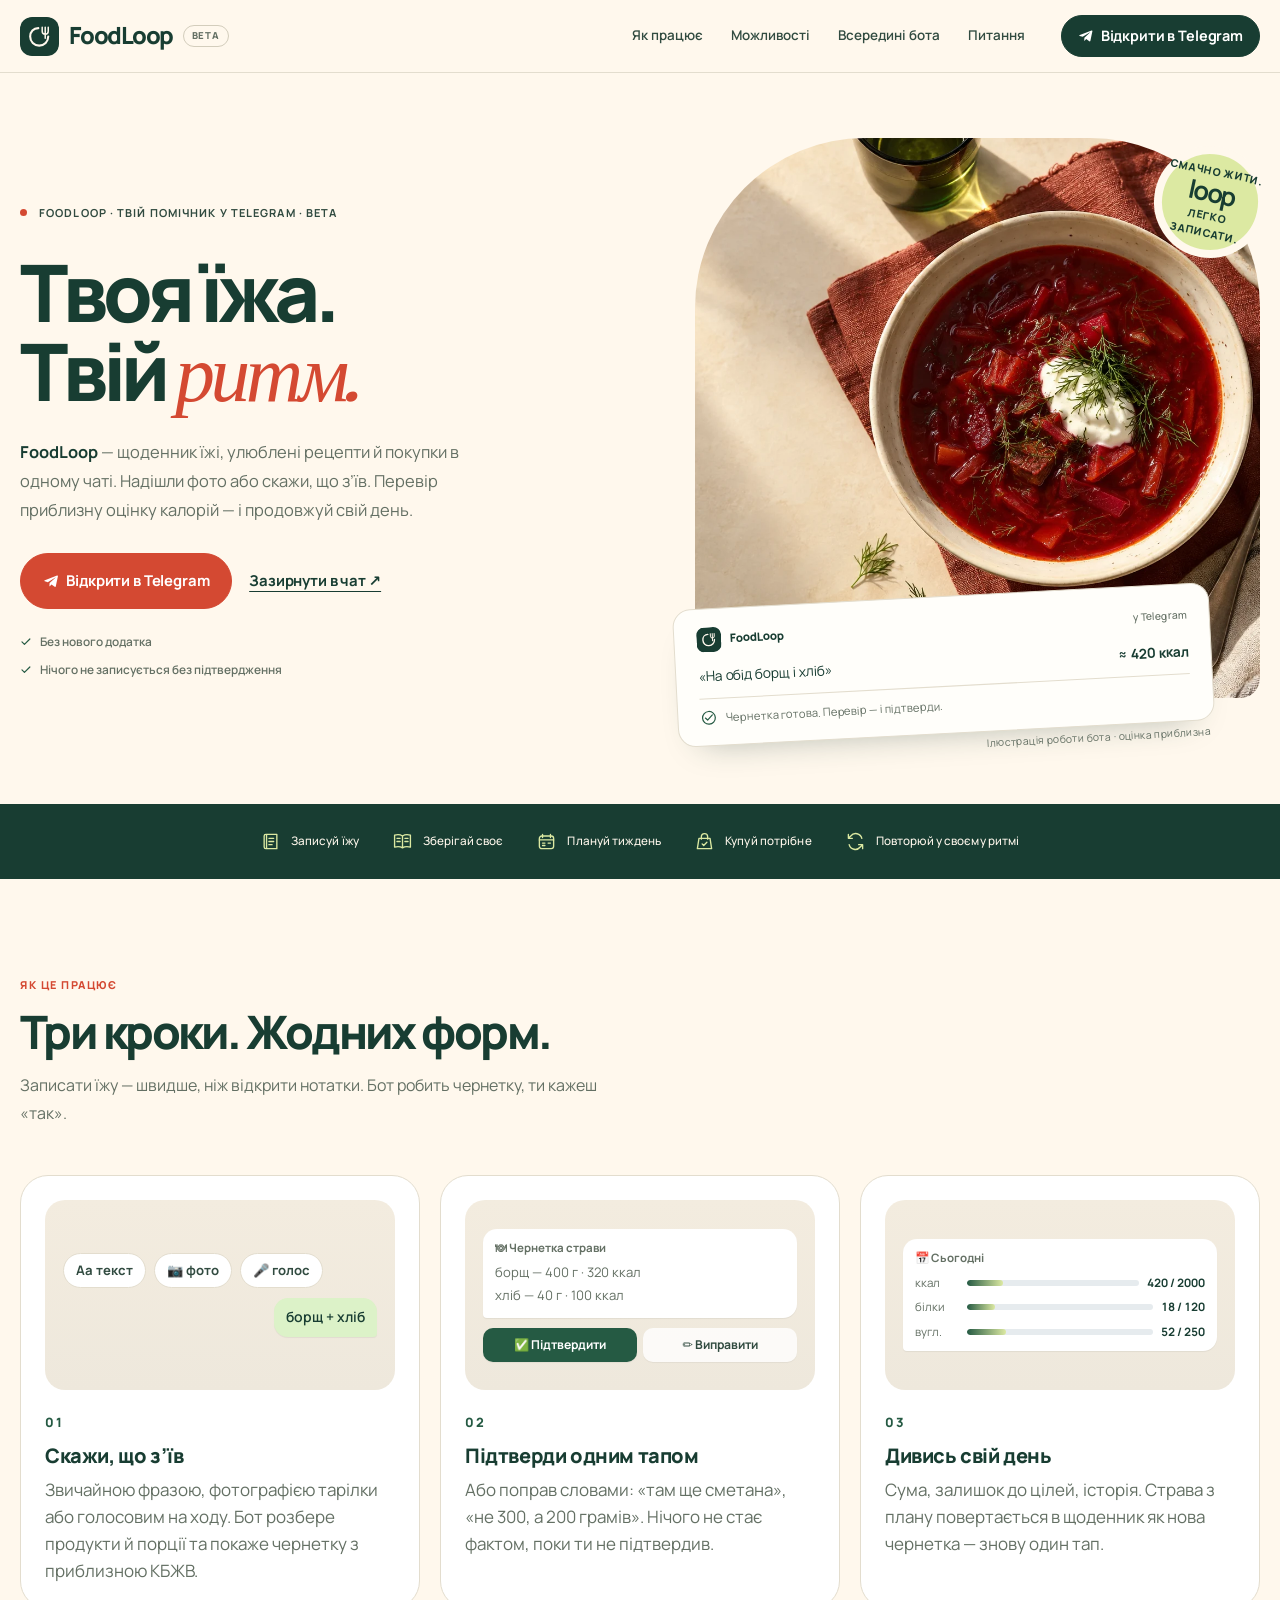
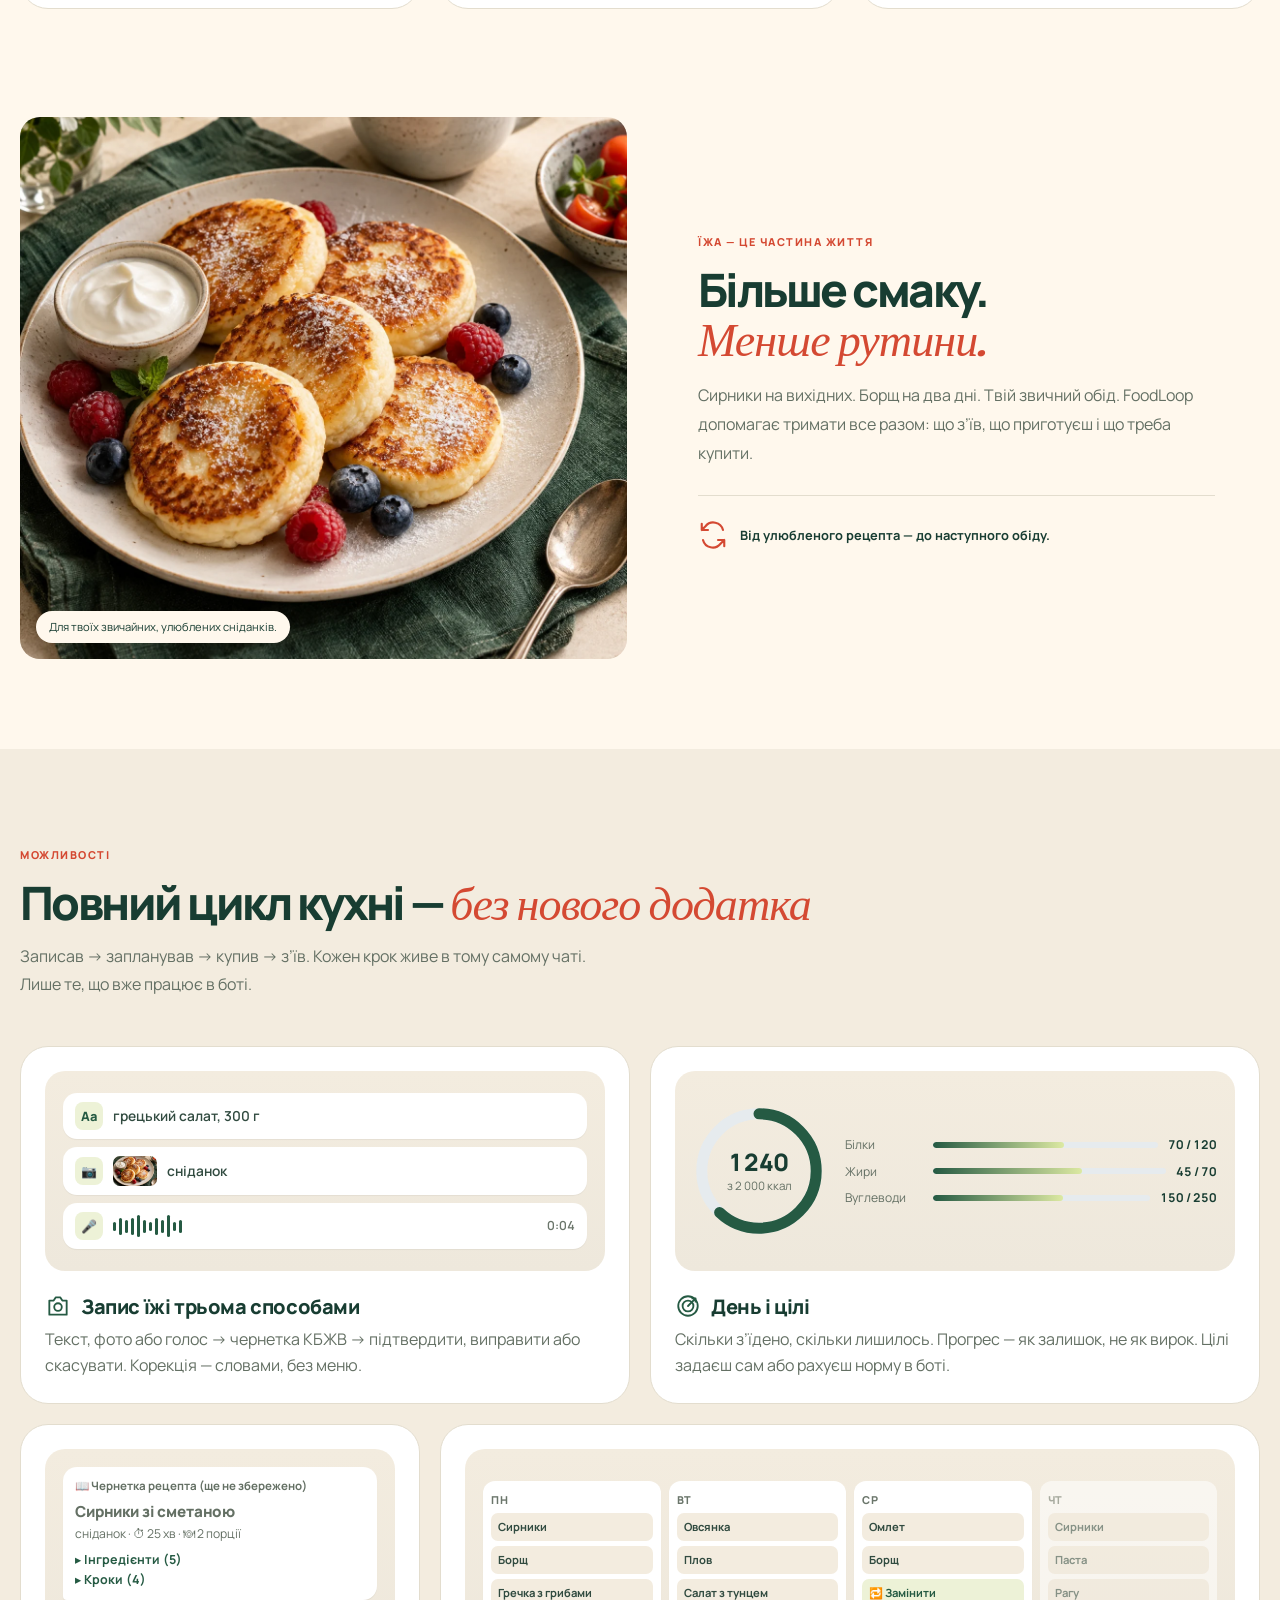
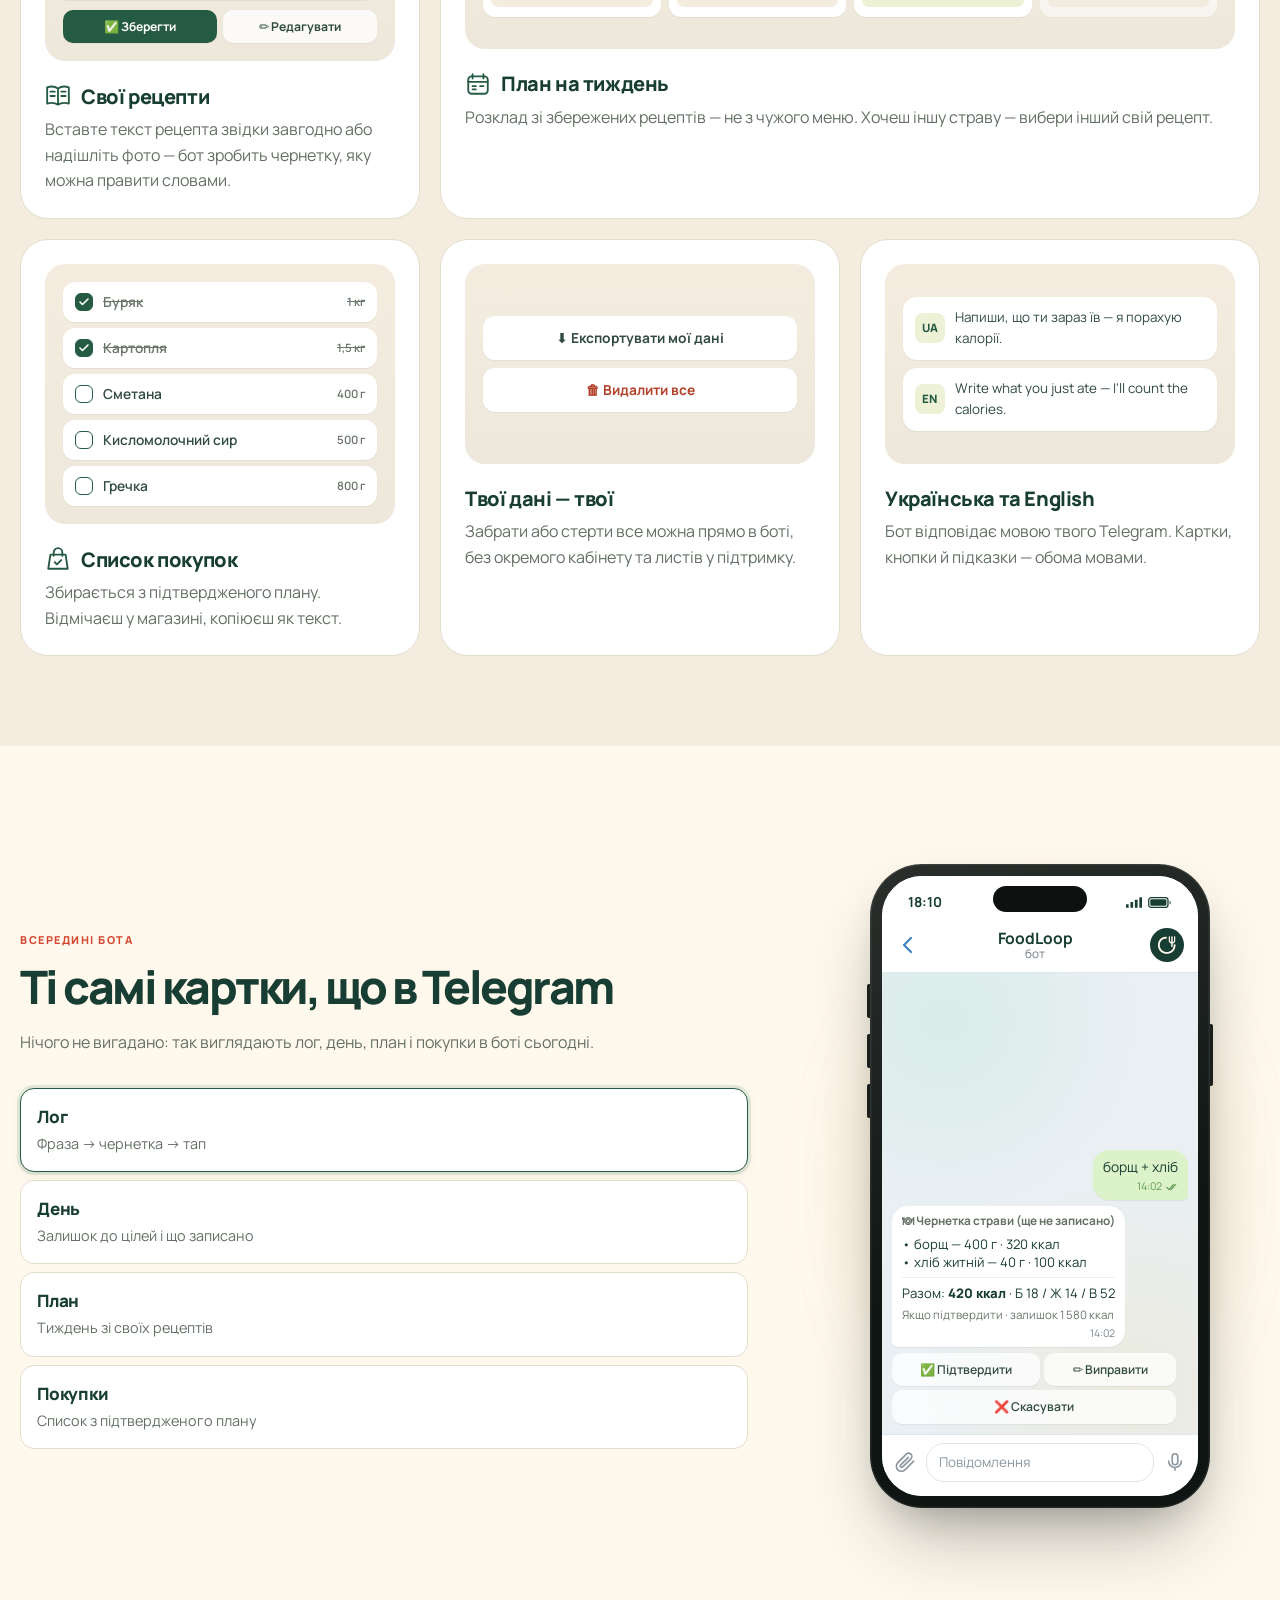
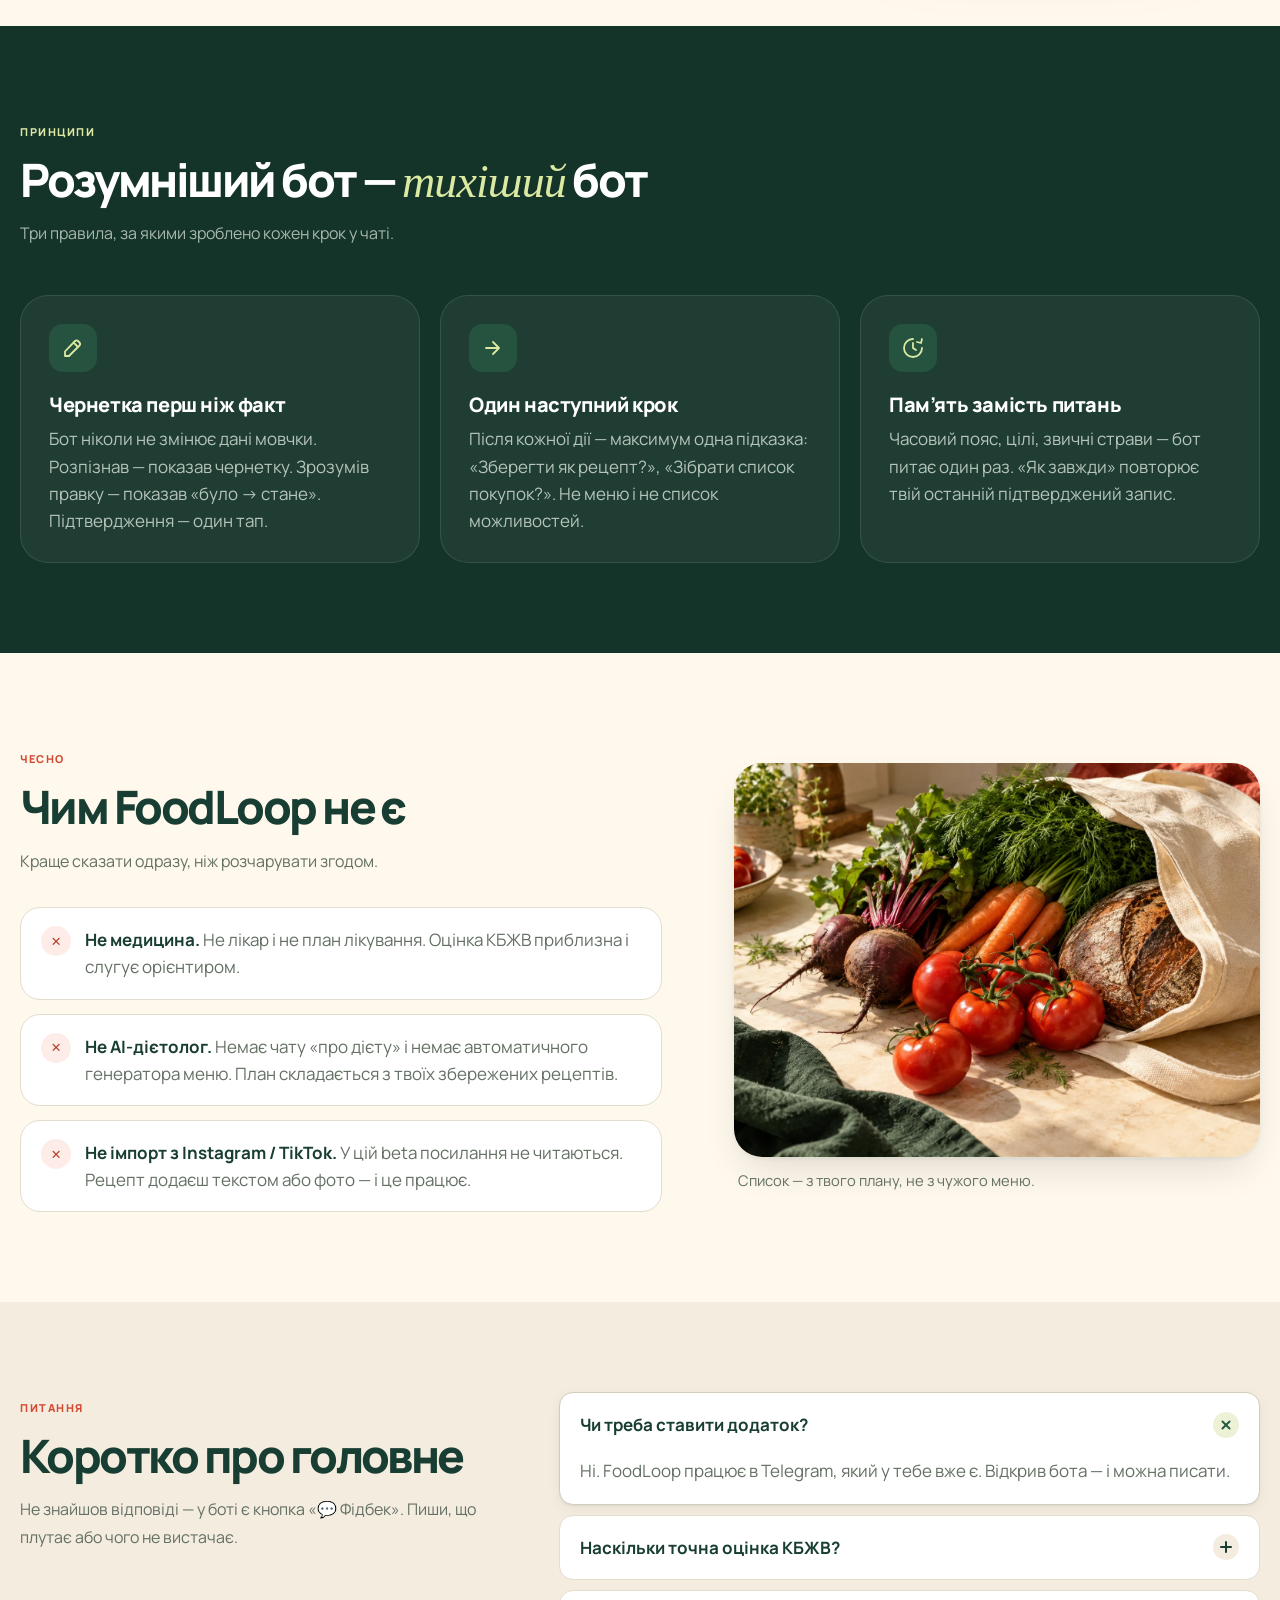
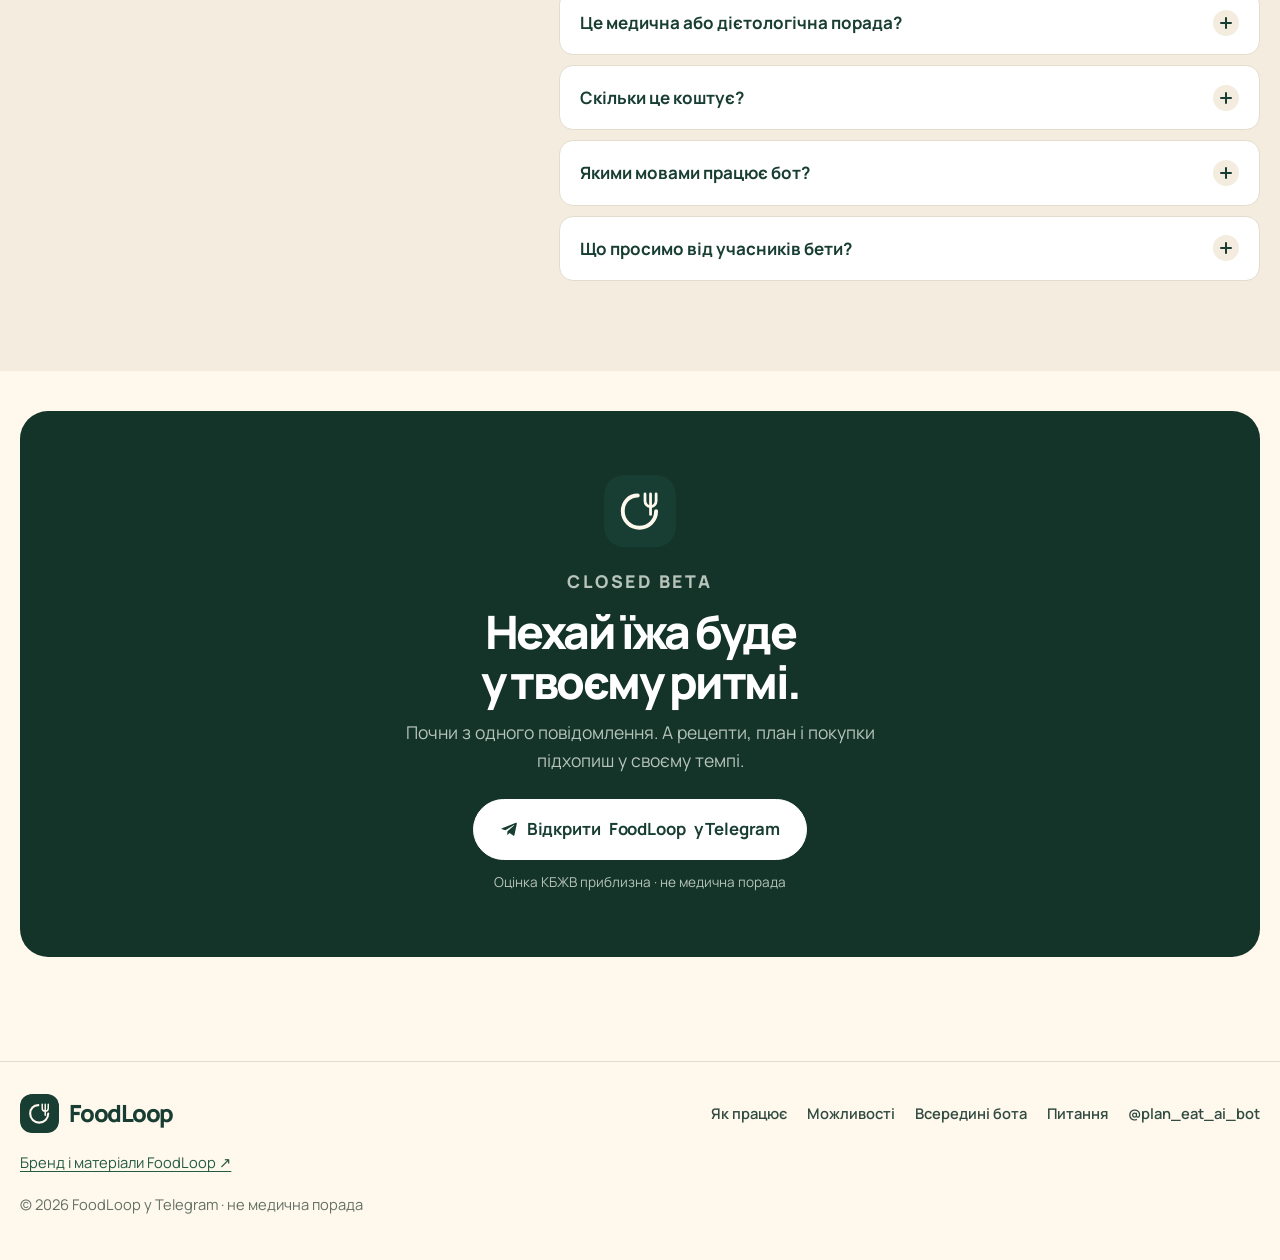
==== commit d01d8349: "Launch FoodLoop identity, photo landing and downloadable brand kit" ====
--- a/docs/index.html
+++ b/docs/index.html
@@ -5,43 +5,44 @@
   <meta name="viewport" content="width=device-width, initial-scale=1">
   <script>
     window.SITE = {
-      brand: "PlanEat",
-      brandLong: "PlanEat у Telegram",
+      brand: "FoodLoop",
+      brandLong: "FoodLoop у Telegram",
       domain: "https://hostgpt.org/",
       botUrl: "https://t.me/plan_eat_ai_bot",
       botHandle: "@plan_eat_ai_bot"
     };
   </script>
-  <title>PlanEat — щоденник їжі, план тижня і покупки в одному чаті Telegram</title>
-  <meta name="description" content="PlanEat — Telegram-бот для тих, хто готує. Напиши, сфотографуй або наговори, що з’їв — отримай чернетку КБЖВ і підтверди одним тапом. План зі своїх рецептів і список у магазин. Без нового додатка.">
+  <title>FoodLoop — щоденник їжі, план тижня і покупки в одному чаті Telegram</title>
+  <meta name="description" content="FoodLoop — Telegram-бот для тих, хто готує. Напиши, сфотографуй або наговори, що з’їв — отримай чернетку КБЖВ і підтверди одним тапом. План зі своїх рецептів і список у магазин. Без нового додатка.">
   <meta name="robots" content="index,follow">
-  <meta name="theme-color" content="#12281F">
+  <meta name="theme-color" content="#183D32">
   <meta name="color-scheme" content="light">
   <link rel="canonical" href="https://hostgpt.org/">
-  <link rel="icon" href="img/icon.svg" type="image/svg+xml">
-  <link rel="icon" href="logo.png" type="image/png" sizes="640x640">
-  <link rel="apple-touch-icon" href="logo.png">
+  <link rel="icon" href="brand/avatar-pine.svg" type="image/svg+xml">
+  <link rel="icon" href="brand/favicon-32.png" type="image/png" sizes="32x32">
+  <link rel="apple-touch-icon" href="brand/apple-touch-icon.png">
 
   <meta property="og:type" content="website">
   <meta property="og:locale" content="uk_UA">
-  <meta property="og:site_name" content="PlanEat у Telegram">
-  <meta property="og:title" content="PlanEat — їжа, план і покупки в одному чаті Telegram">
+  <meta property="og:site_name" content="FoodLoop у Telegram">
+  <meta property="og:title" content="FoodLoop — їжа, план і покупки в одному чаті Telegram">
   <meta property="og:description" content="Текст, фото або голос → чернетка КБЖВ → один тап. План зі своїх рецептів і список у магазин. Closed beta.">
   <meta property="og:url" content="https://hostgpt.org/">
-  <meta property="og:image" content="https://hostgpt.org/img/og.jpg">
-  <meta property="og:image:alt" content="Борщ на дерев’яному столі — PlanEat у Telegram">
-  <meta property="og:image:width" content="1376">
-  <meta property="og:image:height" content="768">
+  <meta property="og:image" content="https://hostgpt.org/brand/social-cover.jpg">
+  <meta property="og:image:alt" content="FoodLoop — твоя їжа у своєму ритмі">
+  <meta property="og:image:width" content="1200">
+  <meta property="og:image:height" content="630">
 
   <meta name="twitter:card" content="summary_large_image">
-  <meta name="twitter:title" content="PlanEat — їжа, план і покупки в одному чаті Telegram">
+  <meta name="twitter:title" content="FoodLoop — їжа, план і покупки в одному чаті Telegram">
   <meta name="twitter:description" content="Текст, фото або голос → чернетка КБЖВ → один тап. План зі своїх рецептів і список у магазин.">
-  <meta name="twitter:image" content="https://hostgpt.org/img/og.jpg">
+  <meta name="twitter:image" content="https://hostgpt.org/brand/social-cover.jpg">
 
   <link rel="preconnect" href="https://fonts.googleapis.com">
   <link rel="preconnect" href="https://fonts.gstatic.com" crossorigin>
   <link href="https://fonts.googleapis.com/css2?family=Fraunces:ital,opsz,wght@1,9..144,500;1,9..144,600&family=Manrope:wght@400;500;600;700;800&display=swap" rel="stylesheet">
   <link rel="stylesheet" href="styles.css">
+  <link rel="stylesheet" href="foodloop.css">
 
   <script type="application/ld+json" id="jsonld">
   {
@@ -49,29 +50,29 @@
     "@graph": [
       {
         "@type": "WebSite",
-        "name": "PlanEat у Telegram",
-        "alternateName": "PlanEat",
+        "name": "FoodLoop у Telegram",
+        "alternateName": "FoodLoop",
         "url": "https://hostgpt.org/",
         "inLanguage": "uk",
         "description": "Telegram-бот: щоденник їжі, план тижня зі своїх рецептів і список покупок. Closed beta."
       },
       {
         "@type": "SoftwareApplication",
-        "name": "PlanEat у Telegram",
-        "alternateName": "PlanEat",
+        "name": "FoodLoop у Telegram",
+        "alternateName": "FoodLoop",
         "applicationCategory": "LifestyleApplication",
         "operatingSystem": "Telegram",
         "inLanguage": ["uk", "en"],
         "url": "https://hostgpt.org/",
-        "image": "https://hostgpt.org/img/og.jpg",
+        "image": "https://hostgpt.org/brand/social-cover.jpg",
         "description": "Telegram-бот для логу їжі та плану з власних рецептів. Closed beta. Не медична порада.",
-        "offers": { "@type": "Offer", "price": "0", "priceCurrency": "USD" },
+
         "sameAs": ["https://t.me/plan_eat_ai_bot"]
       },
       {
         "@type": "FAQPage",
         "mainEntity": [
-          { "@type": "Question", "name": "Чи треба ставити додаток?", "acceptedAnswer": { "@type": "Answer", "text": "Ні. PlanEat працює в Telegram, який у тебе вже є." } },
+          { "@type": "Question", "name": "Чи треба ставити додаток?", "acceptedAnswer": { "@type": "Answer", "text": "Ні. FoodLoop працює в Telegram, який у тебе вже є." } },
           { "@type": "Question", "name": "Наскільки точна оцінка КБЖВ?", "acceptedAnswer": { "@type": "Answer", "text": "Оцінка приблизна. Бот показує чернетку, яку ти перевіряєш і правиш перед тим, як вона потрапить у щоденник." } },
           { "@type": "Question", "name": "Це медична або дієтологічна порада?", "acceptedAnswer": { "@type": "Answer", "text": "Ні. Бот не лікар і не AI-дієтолог. КБЖВ — орієнтир, а не призначення." } },
           { "@type": "Question", "name": "Скільки це коштує?", "acceptedAnswer": { "@type": "Answer", "text": "Зараз closed beta без публічного прайса. Доступ — через бота в Telegram." } },
@@ -88,9 +89,9 @@
 
   <header class="site-header" id="header">
     <div class="wrap header-inner">
-      <a class="brand" href="#top" aria-label="PlanEat — на початок">
-        <img src="img/icon.svg" alt="" width="34" height="34">
-        <span class="brand-name" data-site="brand">PlanEat</span>
+      <a class="brand" href="#top" aria-label="FoodLoop — на початок">
+        <img src="brand/avatar-pine.svg" alt="" width="34" height="34">
+        <span class="brand-name" data-site="brand">FoodLoop</span>
         <span class="brand-tag">beta</span>
       </a>
       <nav class="nav" aria-label="Навігація">
@@ -116,17 +117,17 @@
       </div>
       <div class="wrap hero-grid">
         <div class="hero-copy">
-          <p class="badge"><span class="dot"></span>Closed beta · працює в Telegram</p>
-          <h1>Їжа, план і покупки — <em>в одному чаті</em>.</h1>
+          <p class="badge"><span class="dot"></span>FoodLoop · твій помічник у Telegram · beta</p>
+          <h1>Твоя їжа.<br>Твій <em>ритм.</em></h1>
           <p class="lead">
-            <span data-site="brand">PlanEat</span> — Telegram-бот для тих, хто готує. Напиши, сфотографуй або наговори, що з’їв — отримай чернетку КБЖВ і підтверди одним тапом. Далі план зі своїх рецептів і список у магазин.
+            <span data-site="brand">FoodLoop</span> — щоденник їжі, улюблені рецепти й покупки в одному чаті. Надішли фото або скажи, що з’їв. Перевір приблизну оцінку калорій — і продовжуй свій день.
           </p>
           <div class="cta-row">
             <a class="btn btn-lg" data-site="botUrl" data-site-attr="href" href="https://t.me/plan_eat_ai_bot">
               <svg class="ico" viewBox="0 0 24 24" aria-hidden="true"><path d="M21.9 4.6 18.8 19.4c-.2 1-.9 1.3-1.7.8l-4.6-3.4-2.2 2.1c-.3.3-.5.5-.9.5l.3-4.7 8.5-7.7c.4-.3-.1-.5-.6-.2L7.1 13.4 2.6 12c-1-.3-1-1 .2-1.4l17.8-6.9c.8-.3 1.5.2 1.3 1.4Z"/></svg>
               Відкрити в Telegram
             </a>
-            <a class="btn btn-lg btn-ghost" href="#how">Подивитись, як працює</a>
+            <a class="btn btn-lg btn-ghost" href="#inside">Зазирнути в чат ↗</a>
           </div>
           <ul class="trust" aria-label="Коротко">
             <li><svg class="ico" viewBox="0 0 24 24" aria-hidden="true"><path d="M20 6 9 17l-5-5" fill="none" stroke="currentColor" stroke-width="2.4" stroke-linecap="round" stroke-linejoin="round"/></svg>Без нового додатка</li>
@@ -135,89 +136,20 @@
           </ul>
         </div>
 
-        <div class="hero-visual">
-          <div class="phone phone-hero" role="img" aria-label="Приклад чату в Telegram: фото обіду перетворюється на чернетку КБЖВ, один тап — і страва в щоденнику">
-            <div class="phone-screen">
-              <div class="status-bar" aria-hidden="true">
-                <span class="st-time">14:02</span>
-                <span class="island"></span>
-                <span class="st-icons">
-                  <svg viewBox="0 0 18 12" width="16" height="11"><rect x="0" y="8" width="3" height="4" rx=".6" fill="currentColor"/><rect x="5" y="5.5" width="3" height="6.5" rx=".6" fill="currentColor"/><rect x="10" y="3" width="3" height="9" rx=".6" fill="currentColor"/><rect x="15" y="0" width="3" height="12" rx=".6" fill="currentColor"/></svg>
-                  <svg viewBox="0 0 26 12" width="24" height="11"><rect x=".7" y=".7" width="21" height="10.6" rx="2.6" fill="none" stroke="currentColor" stroke-width="1.4"/><rect x="2.4" y="2.4" width="17.6" height="7.2" rx="1.4" fill="currentColor"/><rect x="23" y="4" width="2" height="4" rx="1" fill="currentColor" opacity=".5"/></svg>
-                </span>
-              </div>
-              <div class="tg-bar">
-                <svg class="tg-back" viewBox="0 0 24 24" aria-hidden="true"><path d="M15 5l-7 7 7 7" fill="none" stroke="currentColor" stroke-width="2.2" stroke-linecap="round" stroke-linejoin="round"/></svg>
-                <span class="tg-title">
-                  <strong data-site="brand">PlanEat</strong>
-                  <small>бот</small>
-                </span>
-                <img class="tg-ava" src="img/avatar.png" alt="" width="34" height="34">
-              </div>
-
-              <div class="chat chat-hero">
-                <div class="msg out photo step s1">
-                  <img src="img/hero.jpg" alt="" width="240" height="120">
-                  <p>обід</p>
-                  <time>14:02 <i class="ticks"></i></time>
-                </div>
-
-                <div class="msg in typing step s2" aria-hidden="true">
-                  <span></span><span></span><span></span>
-                </div>
-
-                <div class="msg in card step s3">
-                  <p class="kicker">🍽 Чернетка страви (ще не записано)</p>
-                  <p class="line">• борщ — 400 г · 320 ккал</p>
-                  <p class="line">• хліб житній — 40 г · 100 ккал</p>
-                  <p class="totals">Разом: <strong>420 ккал</strong> · Б 18 / Ж 14 / В 52</p>
-                  <p class="hint">Якщо підтвердити · залишок 1 580 ккал</p>
-                  <time>14:02</time>
-                </div>
-                <div class="kb step s3">
-                  <span class="kb-btn kb-tap">✅ Підтвердити</span>
-                  <span class="kb-btn">✏️ Виправити</span>
-                  <span class="kb-btn">❌ Скасувати</span>
-                </div>
-
-                <div class="msg in card step s5">
-                  <p class="line"><strong>✅ Страву записано.</strong></p>
-                  <p class="line">обід · борщ + хліб · 420 ккал</p>
-                  <div class="progress">
-                    <span class="progress-label">Сьогодні <strong>420 / 2 000 ккал</strong></span>
-                    <span class="track"><i style="--w:21%"></i></span>
-                  </div>
-                  <time>14:03</time>
-                </div>
-                <div class="kb step s5">
-                  <span class="kb-btn">📅 Сьогодні</span>
-                  <span class="kb-btn">Зберегти як рецепт?</span>
-                </div>
-              </div>
-
-              <div class="composer" aria-hidden="true">
-                <svg viewBox="0 0 24 24" class="c-ico"><path d="M21.4 11.1 12 20.5a5.5 5.5 0 0 1-7.8-7.8l9.2-9.2a3.5 3.5 0 0 1 5 5l-9.2 9.1a1.5 1.5 0 0 1-2.1-2.1l8.5-8.5" fill="none" stroke="currentColor" stroke-width="1.8" stroke-linecap="round" stroke-linejoin="round"/></svg>
-                <span class="c-input">Повідомлення</span>
-                <svg viewBox="0 0 24 24" class="c-ico"><rect x="9" y="3" width="6" height="12" rx="3" fill="none" stroke="currentColor" stroke-width="1.8"/><path d="M5 11a7 7 0 0 0 14 0M12 18v3" fill="none" stroke="currentColor" stroke-width="1.8" stroke-linecap="round"/></svg>
-              </div>
-            </div>
+        <div class="foodloop-hero">
+          <img class="hero-photo" src="img/foodloop-borscht.webp" alt="Домашній борщ зі сметаною та кропом, житній хліб на кремовому столі" width="1536" height="1024" fetchpriority="high">
+          <div class="photo-stamp" aria-hidden="true">Смачно жити.<br><b>loop</b>Легко записати.</div>
+          <div class="hero-chat-card">
+            <div class="preview-top"><img src="brand/avatar-pine.svg" width="25" height="25" alt="">FoodLoop <small>у Telegram</small></div>
+            <p class="preview-message"><span>«На обід борщ і хліб»</span><strong>≈ 420 ккал</strong></p>
+            <div class="preview-result"><svg aria-hidden="true"><use href="brand/icons.svg#confirm"/></svg>Чернетка готова. Перевір — і підтверди.</div>
+            <span class="preview-label">Ілюстрація роботи бота · оцінка приблизна</span>
           </div>
-          <div class="float-note float-a" aria-hidden="true">
-            <span class="fn-ico">📷</span>
-            <span><strong>Фото</strong><br>розпізнає страву</span>
-          </div>
-          <div class="float-note float-b" aria-hidden="true">
-            <span class="fn-ico">🎤</span>
-            <span><strong>Голос</strong><br>веде тим самим шляхом</span>
-          </div>
         </div>
       </div>
 
       <div class="ticker" aria-hidden="true">
-        <div class="ticker-track">
-          <span>борщ + хліб</span><span>🎤 два яйця і тост</span><span>📷 фото тарілки</span><span>як завжди</span><span>сирники зі сметаною</span><span>грецький салат, 300 г</span><span>🎤 кава з молоком</span><span>гречка з грибами</span><span>там ще сметана</span><span>не 300, а 200 грамів</span>
-          <span>борщ + хліб</span><span>🎤 два яйця і тост</span><span>📷 фото тарілки</span><span>як завжди</span><span>сирники зі сметаною</span><span>грецький салат, 300 г</span><span>🎤 кава з молоком</span><span>гречка з грибами</span><span>там ще сметана</span><span>не 300, а 200 грамів</span>
-        </div>
+        <div class="ticker-track"><span><svg aria-hidden="true"><use href="brand/icons.svg#diary"/></svg>Записуй їжу</span><span><svg aria-hidden="true"><use href="brand/icons.svg#recipe"/></svg>Зберігай своє</span><span><svg aria-hidden="true"><use href="brand/icons.svg#plan"/></svg>Плануй тиждень</span><span><svg aria-hidden="true"><use href="brand/icons.svg#shopping"/></svg>Купуй потрібне</span><span><svg aria-hidden="true"><use href="brand/icons.svg#loop"/></svg>Повторюй у своєму ритмі</span></div>
       </div>
     </section>
 
@@ -275,6 +207,13 @@
       </div>
     </section>
 
+    <section class="daily-edit" aria-labelledby="daily-title">
+      <div class="wrap daily-grid">
+        <figure class="daily-photo"><img src="img/foodloop-breakfast.webp" alt="Золотисті сирники зі сметаною та ягодами на зеленій лляній серветці" width="1254" height="1254" loading="lazy"><figcaption>Для твоїх звичайних, улюблених сніданків.</figcaption></figure>
+        <div class="daily-copy"><p class="eyebrow">Їжа — це частина життя</p><h2 id="daily-title">Більше смаку.<br><em>Менше рутини.</em></h2><p>Сирники на вихідних. Борщ на два дні. Твій звичний обід. FoodLoop допомагає тримати все разом: що з’їв, що приготуєш і що треба купити.</p><div class="loop-note"><svg aria-hidden="true"><use href="brand/icons.svg#loop"/></svg>Від улюбленого рецепта — до наступного обіду.</div></div>
+      </div>
+    </section>
+
     <!-- ================= FEATURES (bento) ================= -->
     <section class="section section-tint" id="features" aria-labelledby="features-title">
       <div class="wrap">
@@ -289,11 +228,11 @@
             <div class="bento-visual">
               <div class="input-stack">
                 <div class="in-row"><span class="in-ico">Aa</span><span>грецький салат, 300 г</span></div>
-                <div class="in-row"><span class="in-ico">📷</span><span class="in-img" style="background-image:url(img/plate.jpg)"></span><span>сніданок</span></div>
+                <div class="in-row"><span class="in-ico">📷</span><span class="in-img" style="background-image:url(img/foodloop-breakfast.webp)"></span><span>сніданок</span></div>
                 <div class="in-row"><span class="in-ico">🎤</span><span class="wave"><i></i><i></i><i></i><i></i><i></i><i></i><i></i><i></i><i></i><i></i><i></i><i></i></span><span class="in-dur">0:04</span></div>
               </div>
             </div>
-            <h3>Лог їжі трьома способами</h3>
+            <h3 class="feature-heading"><svg class="feature-icon" aria-hidden="true"><use href="brand/icons.svg#camera"/></svg>Запис їжі трьома способами</h3>
             <p>Текст, фото або голос → чернетка КБЖВ → підтвердити, виправити або скасувати. Корекція — словами, без меню.</p>
           </article>
 
@@ -312,7 +251,7 @@
                 <li><span>Вуглеводи</span><i><b style="--w:60%"></b></i><span>150 / 250</span></li>
               </ul>
             </div>
-            <h3>День і цілі</h3>
+            <h3 class="feature-heading"><svg class="feature-icon" aria-hidden="true"><use href="brand/icons.svg#goals"/></svg>День і цілі</h3>
             <p>Скільки з’їдено, скільки лишилось. Прогрес — як залишок, не як вирок. Цілі задаєш сам або рахуєш норму в боті.</p>
           </article>
 
@@ -327,7 +266,7 @@
               </div>
               <div class="mini-kb"><span class="on">✅ Зберегти</span><span>✏️ Редагувати</span></div>
             </div>
-            <h3>Свої рецепти</h3>
+            <h3 class="feature-heading"><svg class="feature-icon" aria-hidden="true"><use href="brand/icons.svg#recipe"/></svg>Свої рецепти</h3>
             <p>Вставте текст рецепта звідки завгодно або надішліть фото — бот зробить чернетку, яку можна правити словами.</p>
           </article>
 
@@ -340,8 +279,8 @@
                 <div class="week-day dim"><span>Чт</span><b>Сирники</b><b>Паста</b><b>Рагу</b></div>
               </div>
             </div>
-            <h3>План на тиждень</h3>
-            <p>Розклад зі збережених рецептів — не з чужого меню. Не подобається слот — заміни на інший свій рецепт.</p>
+            <h3 class="feature-heading"><svg class="feature-icon" aria-hidden="true"><use href="brand/icons.svg#plan"/></svg>План на тиждень</h3>
+            <p>Розклад зі збережених рецептів — не з чужого меню. Хочеш іншу страву — вибери інший свій рецепт.</p>
           </article>
 
           <article class="bento-card b-shop reveal" style="--d:.2s">
@@ -354,7 +293,7 @@
                 <li><i></i>Гречка <small>800 г</small></li>
               </ul>
             </div>
-            <h3>Список покупок</h3>
+            <h3 class="feature-heading"><svg class="feature-icon" aria-hidden="true"><use href="brand/icons.svg#shopping"/></svg>Список покупок</h3>
             <p>Збирається з підтвердженого плану. Відмічаєш у магазині, копіюєш як текст.</p>
           </article>
 
@@ -429,8 +368,8 @@
               </div>
               <div class="tg-bar">
                 <svg class="tg-back" viewBox="0 0 24 24" aria-hidden="true"><path d="M15 5l-7 7 7 7" fill="none" stroke="currentColor" stroke-width="2.2" stroke-linecap="round" stroke-linejoin="round"/></svg>
-                <span class="tg-title"><strong data-site="brand">PlanEat</strong><small>бот</small></span>
-                <img class="tg-ava" src="img/avatar.png" alt="" width="34" height="34">
+                <span class="tg-title"><strong data-site="brand">FoodLoop</strong><small>бот</small></span>
+                <img class="tg-ava" src="brand/avatar-pine.png" alt="" width="34" height="34">
               </div>
 
               <div class="chat scene is-active" id="scene-log" role="tabpanel" aria-labelledby="tab-log">
@@ -566,7 +505,7 @@
       <div class="wrap honest">
         <div class="honest-copy reveal">
           <p class="eyebrow">Чесно</p>
-          <h2 id="honest-title">Чим PlanEat не є</h2>
+          <h2 id="honest-title">Чим FoodLoop не є</h2>
           <p class="section-lead">Краще сказати одразу, ніж розчарувати згодом.</p>
           <ul class="not-list">
             <li>
@@ -575,7 +514,7 @@
             </li>
             <li>
               <span class="x">✕</span>
-              <div><strong>Не AI-дієтолог.</strong> Немає чату «про дієту» і немає автоматичного генератора меню. План — детермінований, зі своїх рецептів.</div>
+              <div><strong>Не AI-дієтолог.</strong> Немає чату «про дієту» і немає автоматичного генератора меню. План складається з твоїх збережених рецептів.</div>
             </li>
             <li>
               <span class="x">✕</span>
@@ -584,7 +523,7 @@
           </ul>
         </div>
         <figure class="honest-photo reveal" style="--d:.1s">
-          <img src="img/market.jpg" alt="Торба з буряком, картоплею і кропом на кухонному столі" width="1024" height="768" loading="lazy">
+          <img src="img/foodloop-groceries.webp" alt="Полотняна торба з овочами, кропом і хлібом на кухонному столі" width="1024" height="768" loading="lazy">
           <figcaption>Список — з твого плану, не з чужого меню.</figcaption>
         </figure>
       </div>
@@ -601,7 +540,7 @@
         <div class="faq reveal" style="--d:.05s">
           <details open>
             <summary>Чи треба ставити додаток?<i></i></summary>
-            <p>Ні. <span data-site="brand">PlanEat</span> працює в Telegram, який у тебе вже є. Відкрив бота — і можна писати.</p>
+            <p>Ні. <span data-site="brand">FoodLoop</span> працює в Telegram, який у тебе вже є. Відкрив бота — і можна писати.</p>
           </details>
           <details>
             <summary>Наскільки точна оцінка КБЖВ?<i></i></summary>
@@ -632,13 +571,13 @@
       <div class="wrap">
         <div class="cta-card reveal">
           <div class="cta-glow" aria-hidden="true"></div>
-          <img class="cta-logo" src="img/icon.svg" alt="" width="72" height="72">
+          <img class="cta-logo" src="brand/avatar-pine.svg" alt="" width="72" height="72">
           <p class="eyebrow eyebrow-light">Closed beta</p>
-          <h2 id="cta-title">Напиши, що ти зараз їв — бот порахує калорії</h2>
-          <p>Якщо тобі підходить цикл «лог + свої рецепти + покупки» — заходь. Новий додаток ставити не треба.</p>
+          <h2 id="cta-title">Нехай їжа буде<br>у твоєму ритмі.</h2>
+          <p>Почни з одного повідомлення. А рецепти, план і покупки підхопиш у своєму темпі.</p>
           <a class="btn btn-lg btn-light" data-site="botUrl" data-site-attr="href" href="https://t.me/plan_eat_ai_bot">
             <svg class="ico" viewBox="0 0 24 24" aria-hidden="true"><path d="M21.9 4.6 18.8 19.4c-.2 1-.9 1.3-1.7.8l-4.6-3.4-2.2 2.1c-.3.3-.5.5-.9.5l.3-4.7 8.5-7.7c.4-.3-.1-.5-.6-.2L7.1 13.4 2.6 12c-1-.3-1-1 .2-1.4l17.8-6.9c.8-.3 1.5.2 1.3 1.4Z"/></svg>
-            Відкрити <span data-site="botHandle">@plan_eat_ai_bot</span>
+            Відкрити <span data-site="brand">FoodLoop</span> у Telegram
           </a>
           <p class="cta-fine">Оцінка КБЖВ приблизна · не медична порада</p>
         </div>
@@ -649,8 +588,8 @@
   <footer class="site-footer">
     <div class="wrap footer-inner">
       <a class="brand" href="#top">
-        <img src="img/icon.svg" alt="" width="28" height="28">
-        <span class="brand-name" data-site="brand">PlanEat</span>
+        <img src="brand/avatar-pine.svg" alt="" width="28" height="28">
+        <span class="brand-name" data-site="brand">FoodLoop</span>
       </a>
       <nav class="footer-nav" aria-label="Футер">
         <a href="#how">Як працює</a>
@@ -659,7 +598,8 @@
         <a href="#faq">Питання</a>
         <a data-site="botUrl" data-site-attr="href" href="https://t.me/plan_eat_ai_bot"><span data-site="botHandle">@plan_eat_ai_bot</span></a>
       </nav>
-      <p class="footer-meta">© <span id="year">2026</span> <span data-site="brandLong">PlanEat у Telegram</span> · не медична порада</p>
+      <a class="brand-kit-link" href="brand/">Бренд і матеріали FoodLoop ↗</a>
+      <p class="footer-meta">© <span id="year">2026</span> <span data-site="brandLong">FoodLoop у Telegram</span> · не медична порада</p>
     </div>
   </footer>
 
--- a/docs/styles.css
+++ b/docs/styles.css
@@ -1,4 +1,4 @@
-/* PlanEat у Telegram — product landing. Brand text swaps via window.SITE; colors stay. */
+/* FoodLoop product landing: shared layout, chat demos and interaction styles. */
 
 :root {
   --bg: #faf7f1;
--- a/docs/foodloop.css
+++ b/docs/foodloop.css
@@ -0,0 +1,78 @@
+/* FoodLoop / September 2026 — warm food, a little everyday rhythm. */
+:root{--bg:#fff8ed;--bg-2:#f3ecdf;--ink:#183d32;--ink-2:#314b40;--muted:#647064;--muted-2:#6b766b;--forest:#183d32;--forest-deep:#143329;--accent:#255a43;--accent-2:#397653;--mint:#dce9a2;--mint-soft:#edf2d7;--mint-line:#d0dcb2;--tomato:#d44932;--hairline:#e3ddce;--hairline-2:#d3cdbc;--wrap:1240px}
+.brand img,.tg-ava,.cta-logo{image-rendering:auto}
+.brand img{width:39px;height:39px;border-radius:12px}
+.brand-name{font-size:1.48rem;letter-spacing:-.065em}
+.brand-tag{background:transparent;border:1px solid var(--hairline-2);color:var(--muted);font-size:.6rem}
+.site-header{background:var(--bg);border-bottom:1px solid var(--hairline)}
+.site-header.is-scrolled{background:rgba(255,248,237,.95)}
+.nav a{font-size:.84rem;padding:8px 12px}
+.btn{box-shadow:none}
+.btn-dark{background:var(--forest);border-color:var(--forest)}
+.hero{padding-top:58px}
+.hero-bg,.float-note{display:none}
+.hero-grid{gap:38px;padding-bottom:64px}
+.hero h1{font-size:clamp(3.6rem,6.2vw,5.5rem);line-height:1;letter-spacing:-.065em;max-width:8.8ch;margin-bottom:26px}
+.hero h1 em{color:var(--tomato);letter-spacing:-.055em}
+.badge{padding:0;border:0;background:none;font-size:.69rem;letter-spacing:.1em;text-transform:uppercase;gap:12px;margin-bottom:30px}
+.badge .dot{background:var(--tomato);box-shadow:none;width:7px;height:7px;animation:none}
+.lead{font-size:1.03rem;max-width:29rem;line-height:1.75;margin-bottom:28px}
+.hero .cta-row .btn:first-child{background:var(--tomato);border-color:var(--tomato)}
+.hero .cta-row .btn:first-child:hover{background:#ad3423;border-color:#ad3423}
+.hero .btn-lg{font-size:.93rem;padding:.95rem 1.35rem}
+.hero .btn-ghost{border:0;padding-left:5px;padding-right:5px;text-decoration:underline;text-underline-offset:5px}
+.trust{font-size:.74rem;margin-top:24px;gap:10px 18px}
+.trust li:last-child{display:none}
+.foodloop-hero{position:relative;min-width:0;padding:0 0 42px 20px;align-self:stretch;display:flex;align-items:center}
+.hero-photo{width:100%;height:540px;object-fit:cover;object-position:65% center;border-radius:170px 170px 20px 20px}
+.photo-stamp{position:absolute;right:-6px;top:8px;width:112px;height:112px;display:grid;place-content:center;text-align:center;transform:rotate(12deg);background:var(--lime,var(--mint));color:var(--forest);border-radius:50%;font-size:.66rem;line-height:1.6;font-weight:800;letter-spacing:.08em;text-transform:uppercase;border:8px solid var(--bg)}
+.photo-stamp b{font-size:1.6rem;line-height:1.1;letter-spacing:-.08em;text-transform:none}
+.hero-chat-card{position:absolute;bottom:6px;left:0;right:48px;background:#fffefa;border:1px solid var(--hairline);border-radius:18px;padding:18px 22px;box-shadow:0 18px 35px -24px #183d3266;transform:rotate(-3deg)}
+.preview-top{display:flex;align-items:center;gap:8px;font-size:.72rem;font-weight:800;letter-spacing:.01em}
+.preview-top img{width:25px;height:25px;border-radius:8px}
+.preview-top small{margin-left:auto;color:var(--muted);font-size:.65rem;font-weight:500}
+.preview-message{display:flex;align-items:center;justify-content:space-between;gap:10px;margin:13px 0 11px;font-size:.86rem}
+.preview-result{font-size:.7rem;color:var(--muted);padding-top:10px;border-top:1px solid var(--hairline);display:flex;gap:8px;align-items:center}
+.preview-result svg{color:var(--accent);width:17px;height:17px;flex:none}
+.preview-label{font-size:.65rem;color:var(--muted);position:absolute;bottom:-21px;right:4px;letter-spacing:.04em}
+.ticker{background:var(--forest);border-color:var(--forest);color:var(--cream,#fff8ed);mask-image:none;-webkit-mask-image:none;padding:8px 0}
+.ticker-track{animation:none;justify-content:center;width:100%;padding:19px 10px;gap:34px}
+.ticker-track span{color:#fff8ed;font-size:.73rem;font-weight:500;letter-spacing:.01em;display:inline-flex;align-items:center;gap:11px}
+.ticker-track span::after{display:none}
+.ticker::before,.ticker::after{display:none}
+.ticker-track span{background:none;border:0;box-shadow:none;padding:0}
+.ticker-track svg{width:19px;height:19px;color:var(--mint);flex:none}
+.section{padding:90px 0}
+.eyebrow{font-size:.68rem;color:var(--tomato)}
+.eyebrow-light{color:var(--mint)}
+h2{font-size:clamp(2rem,3.6vw,3.2rem);letter-spacing:-.055em}
+h2 em{color:var(--tomato)}
+.section-lead{font-size:1rem;line-height:1.75}
+.step-card{box-shadow:none}
+.bento-card{box-shadow:none}
+.feature-heading{display:flex;align-items:center;gap:10px}
+.feature-icon{width:26px;height:26px;color:var(--accent);flex:none}
+.daily-edit{padding:18px 0 90px}
+.daily-grid{display:grid;grid-template-columns:1fr 1fr;gap:26px;align-items:center}
+.daily-photo{margin:0;position:relative}
+.daily-photo img{width:100%;aspect-ratio:1.12;object-fit:cover;border-radius:20px}
+.daily-photo figcaption{position:absolute;bottom:16px;left:16px;background:var(--bg);padding:7px 13px;border-radius:30px;font-size:.7rem}
+.daily-copy{padding:24px 45px}
+.daily-copy p:not(.eyebrow){font-size:1rem;color:var(--muted);line-height:1.8}
+.loop-note{display:flex;gap:12px;align-items:center;margin-top:28px;border-top:1px solid var(--hairline);padding-top:24px;font-size:.8rem;font-weight:700}
+.loop-note svg{width:30px;height:30px;flex:none;color:var(--tomato)}
+.honest-photo img{object-fit:cover}
+.cta-card{box-shadow:none;border-radius:28px}
+.cta-glow{background:none}
+.cta-card .cta-logo{filter:none;border-radius:20px}
+.cta-card h2{max-width:24ch}
+.cta-fine{color:#b6c4bb!important}
+.footer-meta{color:var(--muted)}
+.reveal{opacity:1;transform:none}
+.mobile-cta{background:var(--tomato)}
+@media(min-width:900px){.hero-grid{grid-template-columns:1fr 1fr;min-height:0;gap:60px}.hero-copy{padding:20px 0 16px}.hero .trust{max-width:400px}.hero .trust li{line-height:1.5}.foodloop-hero{margin-top:7px}}
+@media(min-width:1200px){.hero-grid{gap:70px}.hero-photo{height:560px}}
+@media(max-width:1000px){.nav a{padding:8px;font-size:.78rem}.header-inner{gap:12px}.brand-name{font-size:1.25rem}.hero h1{font-size:4.3rem}.hero-photo{height:520px}.hero .btn-lg{font-size:.82rem}}
+@media(max-width:899px){.hero{padding-top:40px}.hero-grid{gap:26px}.hero h1{max-width:12ch;font-size:clamp(3.8rem,11vw,5.4rem)}.lead{max-width:34rem}.foodloop-hero{width:100%;max-width:640px;margin-inline:auto;padding:0 0 45px 18px}.hero-photo{height:430px;border-radius:120px 120px 16px 16px}.photo-stamp{top:0;right:0}.hero-chat-card{right:35px}.ticker-track{flex-wrap:wrap;gap:12px 25px;justify-content:center}.ticker-track span{font-size:.68rem}.daily-copy{padding:12px}.daily-grid{gap:20px}.daily-copy h2{font-size:2rem}.section{padding:64px 0}.daily-edit{padding-bottom:64px}.header-inner .btn-sm{display:inline-flex;font-size:.7rem;padding:9px 12px}.header-inner .btn-sm .ico{display:none}.hero .btn-lg{font-size:.9rem}}
+@media(max-width:550px){.wrap{width:calc(100% - 36px)}.brand img{width:33px;height:33px}.brand-tag{display:none}.hero h1{font-size:3.7rem}.badge{font-size:.58rem;letter-spacing:.07em}.lead{font-size:.95rem}.hero .cta-row{gap:14px}.hero .btn-lg{font-size:.84rem}.trust{font-size:.67rem}.hero-photo{height:380px;border-radius:120px 120px 14px 14px}.hero-chat-card{padding:15px;right:14px}.preview-message{font-size:.76rem}.preview-top{font-size:.68rem}.photo-stamp{width:98px;height:98px;font-size:.55rem}.daily-grid{grid-template-columns:1fr}.daily-copy{padding:12px 0 0}.ticker-track{gap:12px 19px}.ticker-track span{font-size:.64rem}.ticker-track svg{width:15px;height:15px}.section-lead{font-size:.94rem}}
+@media(prefers-reduced-motion:reduce){*,*::before,*::after{scroll-behavior:auto!important;animation:none!important;transition:none!important}}
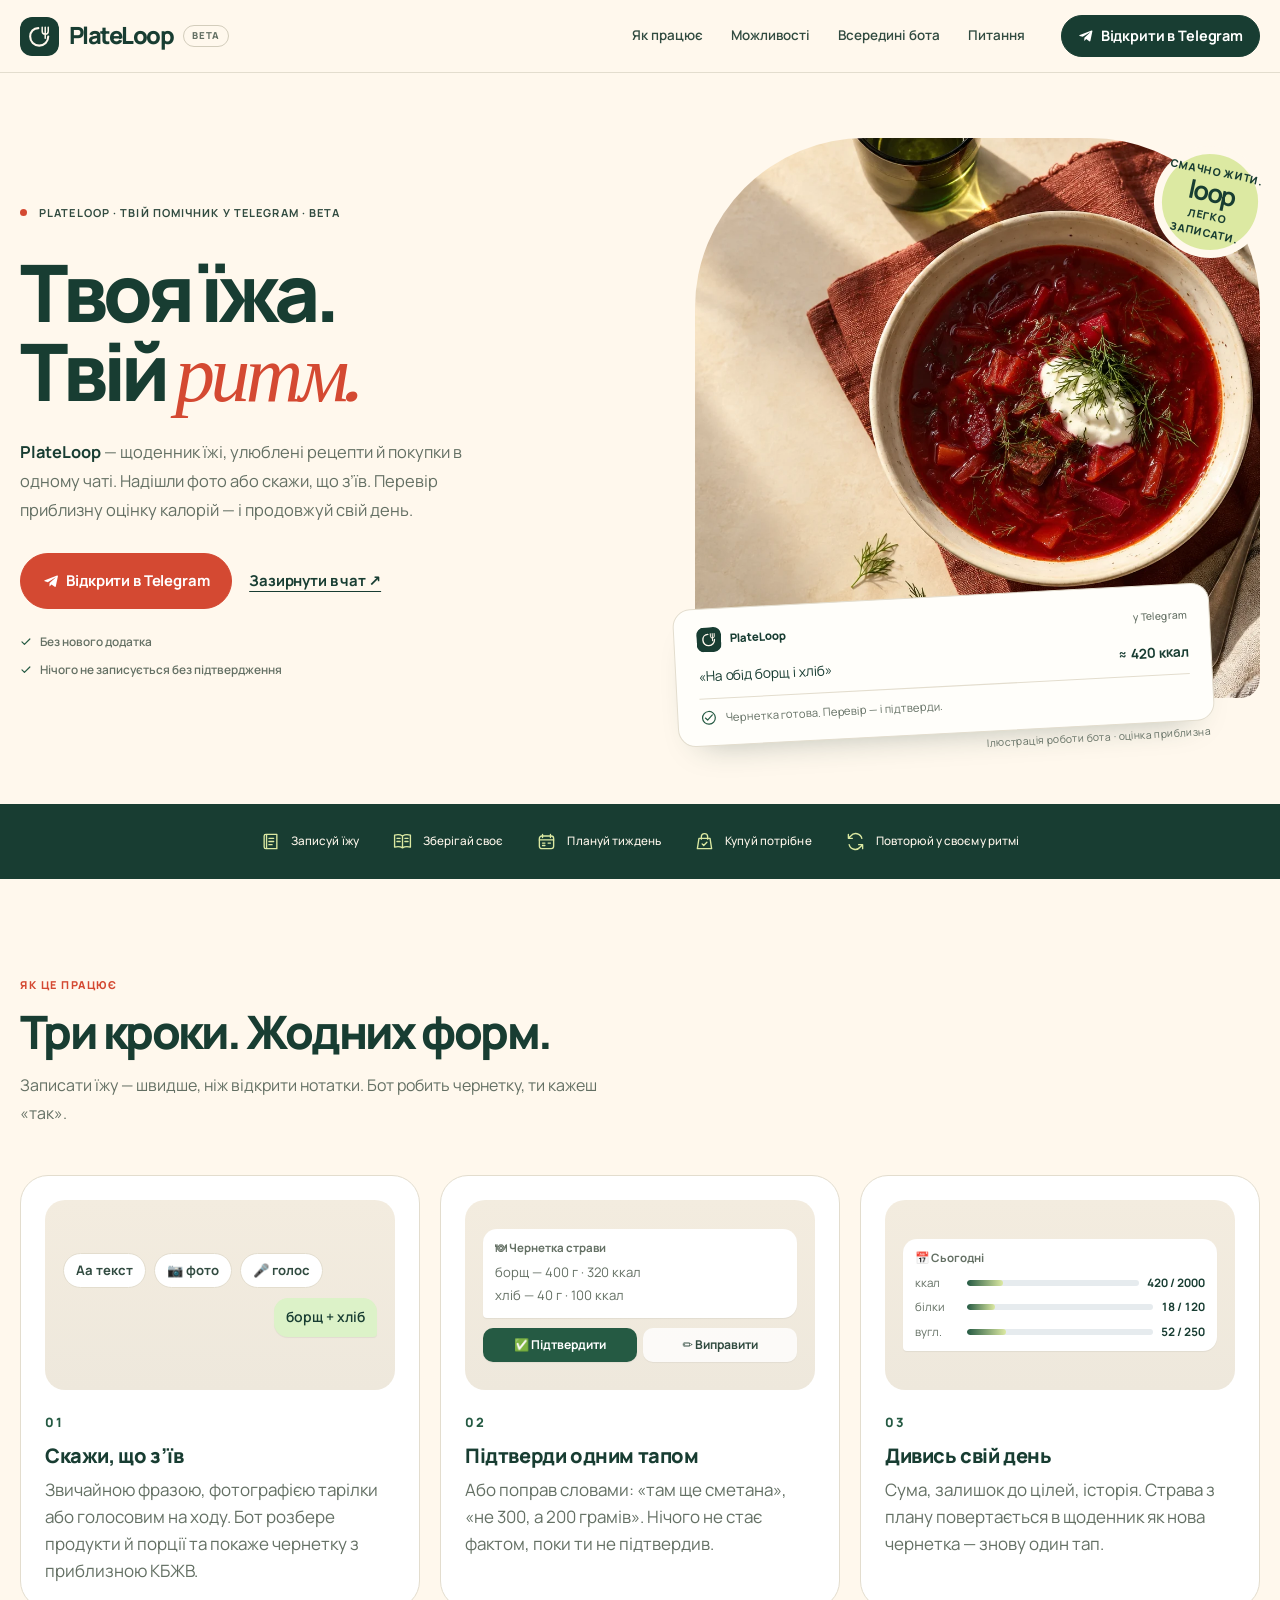
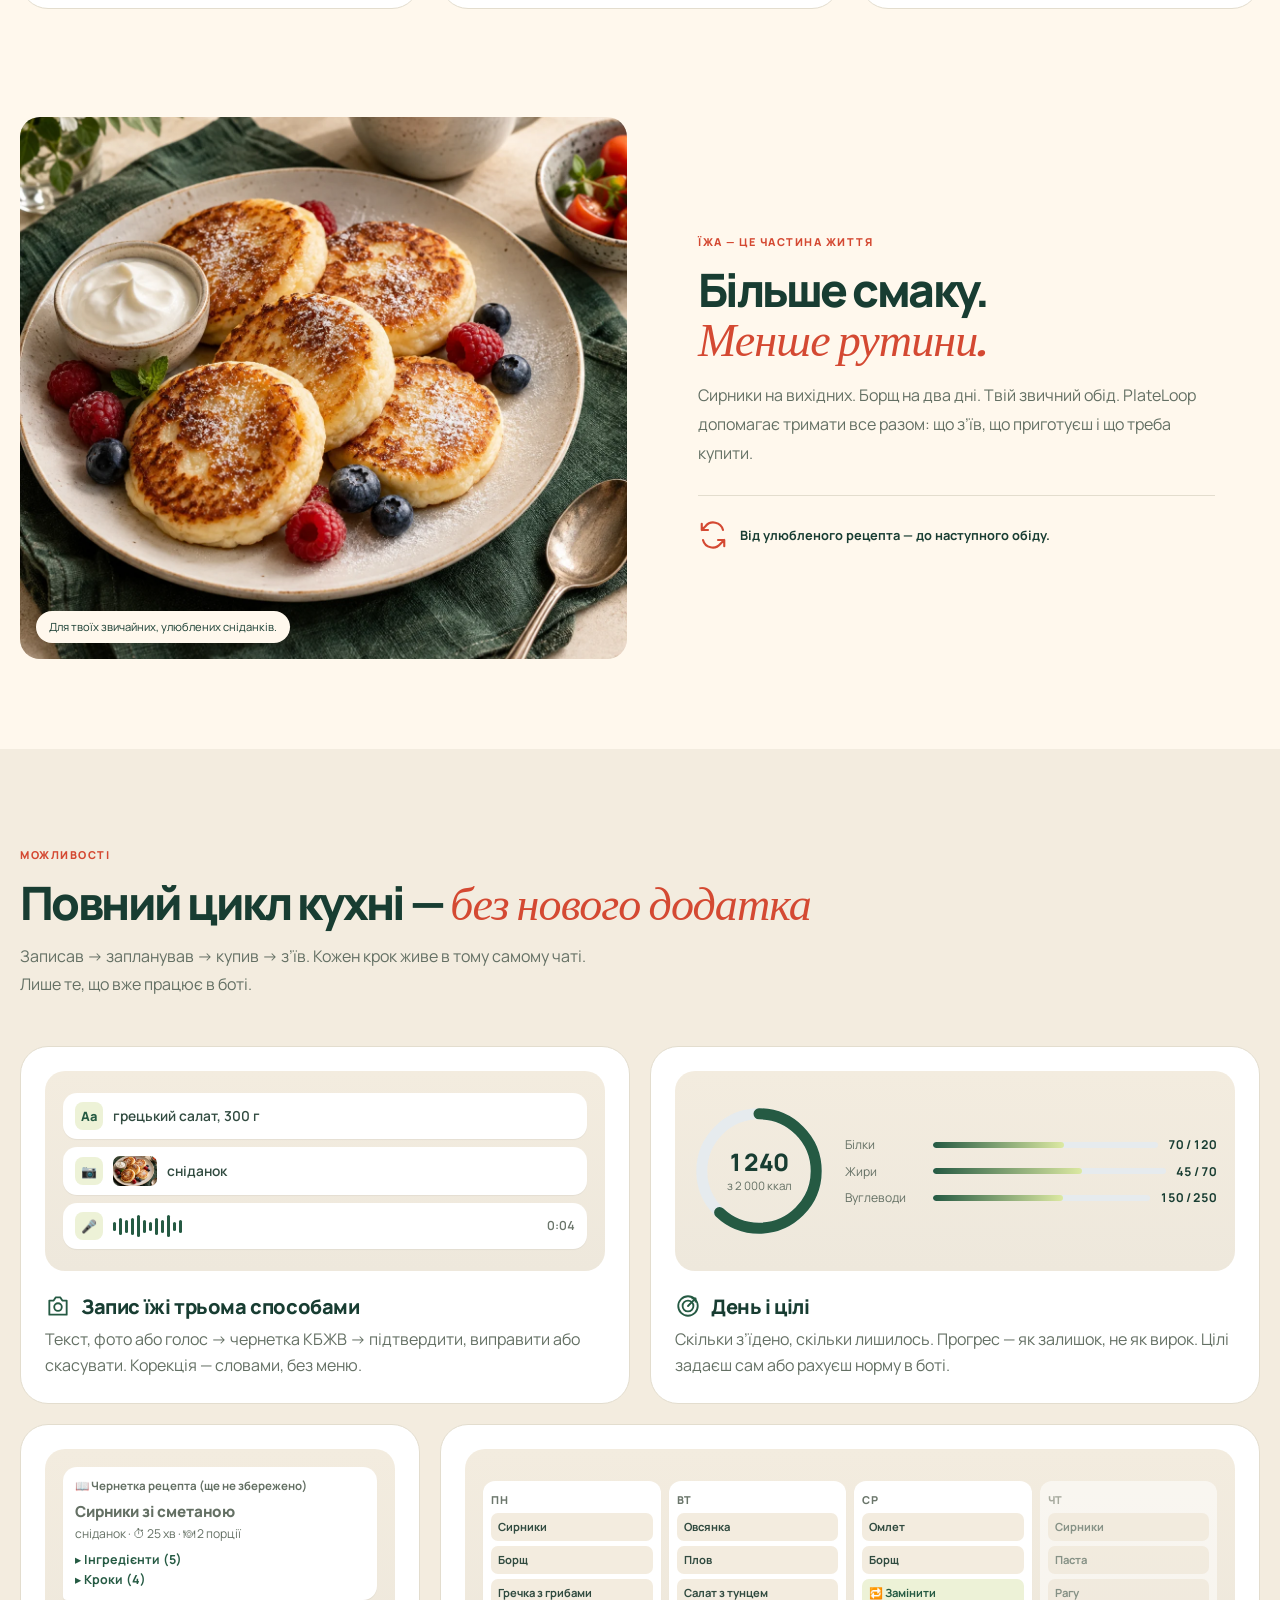
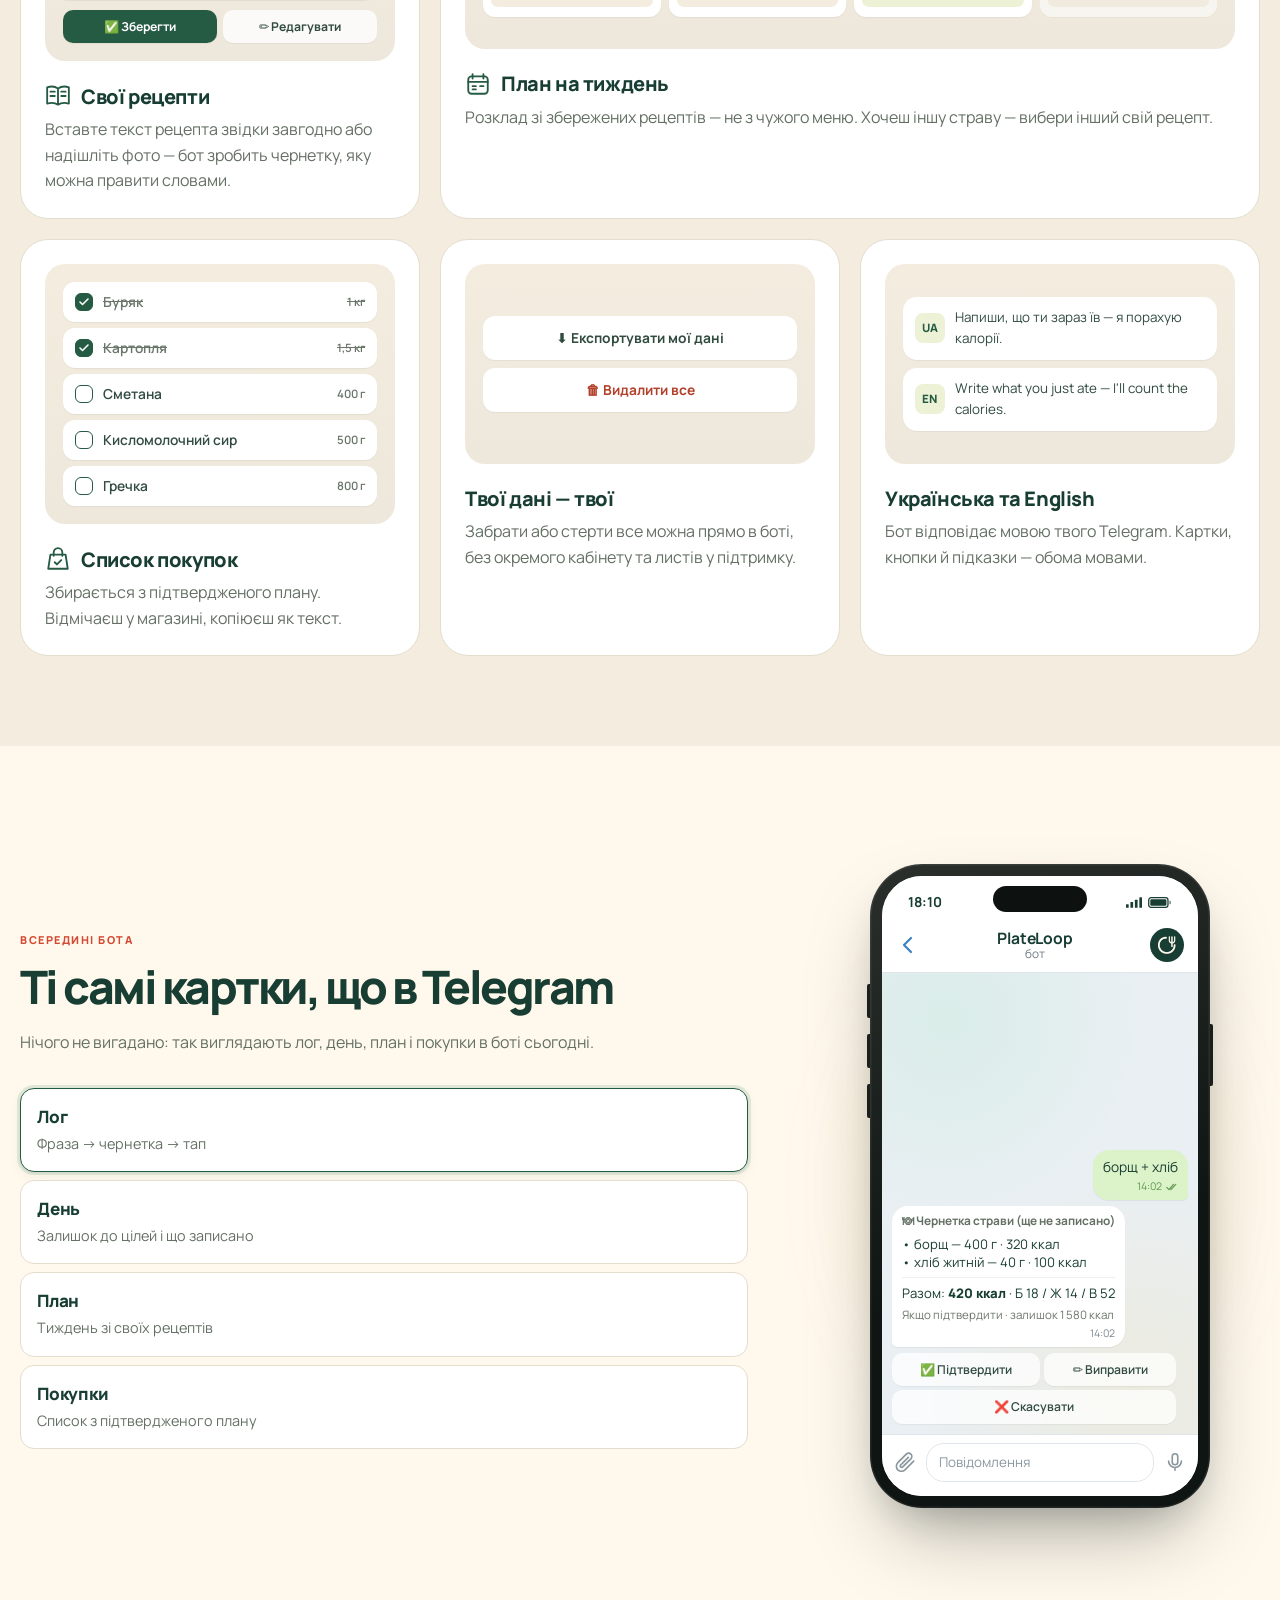
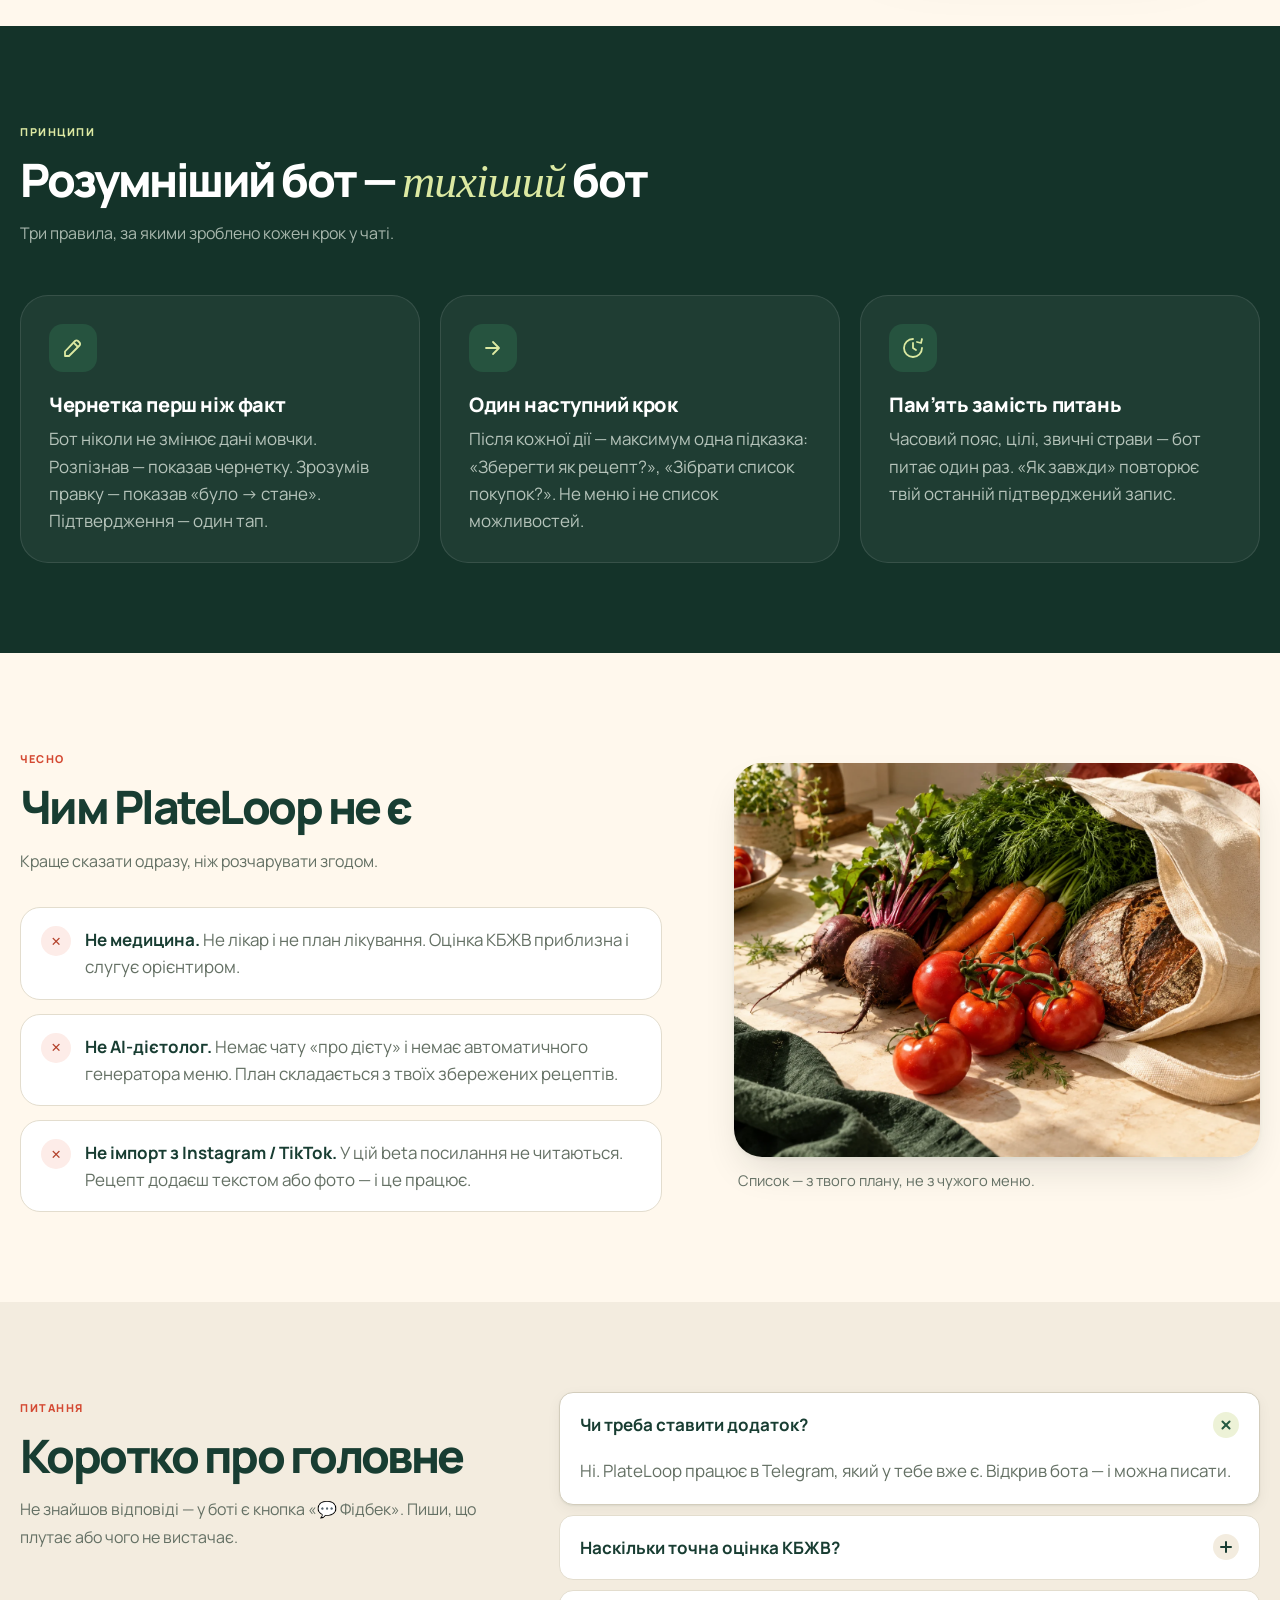
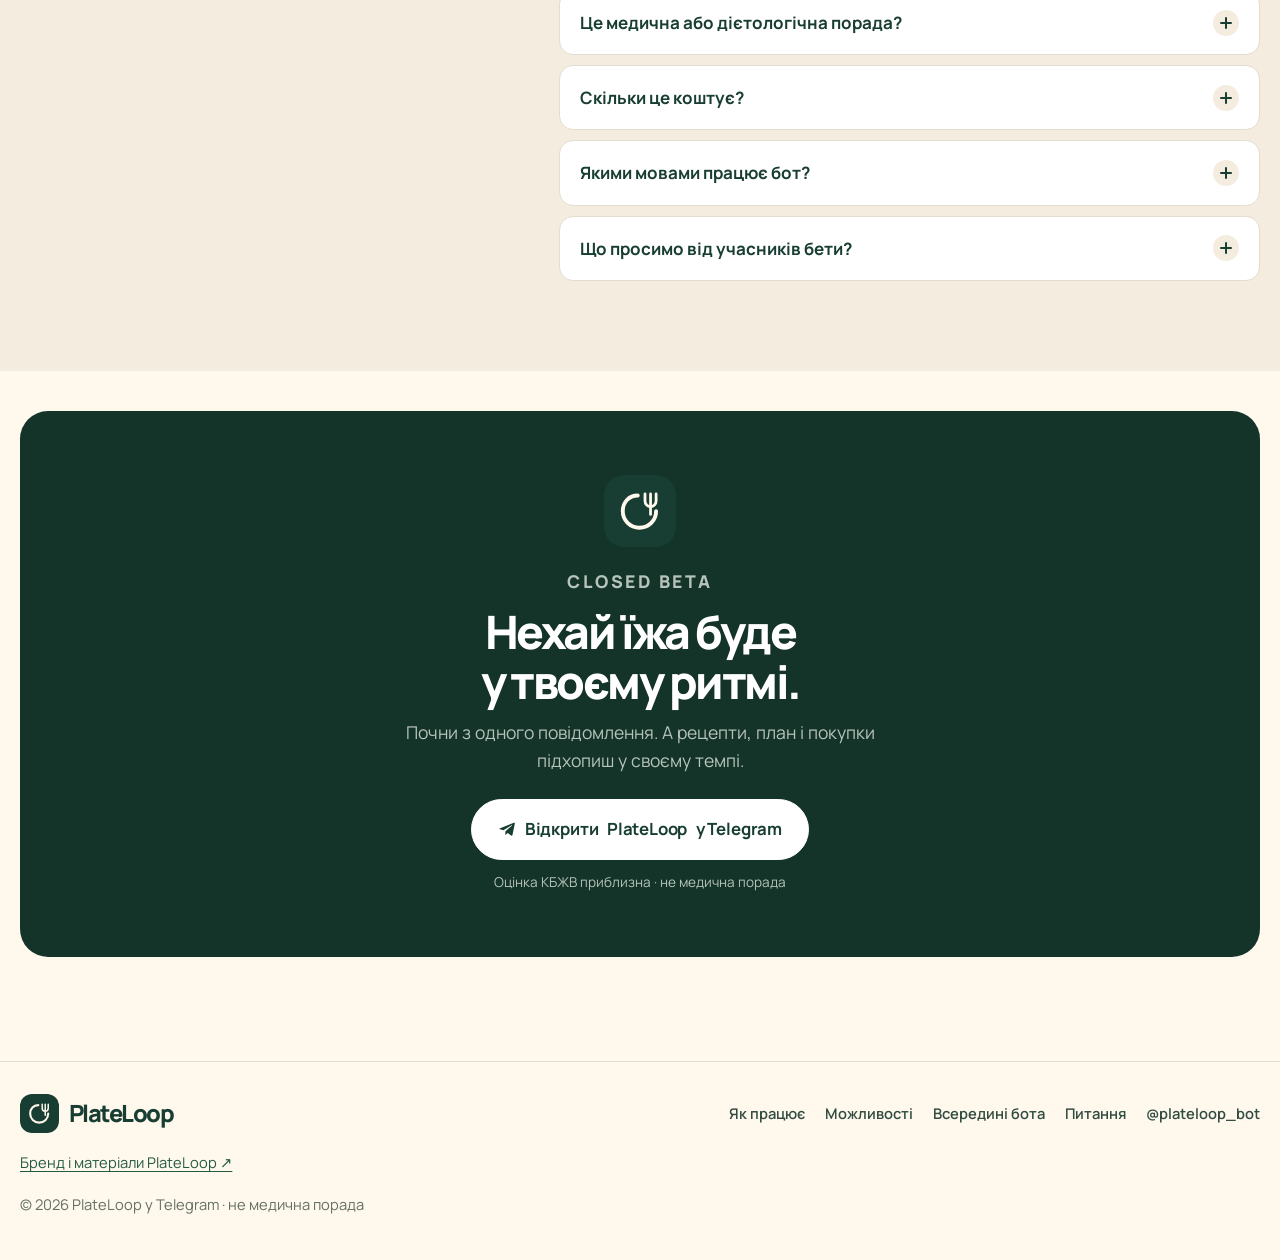
==== commit ab337059: "Rebrand public landing to PlateLoop on plateloop.app Point CNAME, SITE config, CTAs and SEO files at" ====
--- a/docs/index.html
+++ b/docs/index.html
@@ -5,38 +5,38 @@
   <meta name="viewport" content="width=device-width, initial-scale=1">
   <script>
     window.SITE = {
-      brand: "FoodLoop",
-      brandLong: "FoodLoop у Telegram",
-      domain: "https://hostgpt.org/",
-      botUrl: "https://t.me/plan_eat_ai_bot",
-      botHandle: "@plan_eat_ai_bot"
+      brand: "PlateLoop",
+      brandLong: "PlateLoop у Telegram",
+      domain: "https://plateloop.app/",
+      botUrl: "https://t.me/plateloop_bot?start=web_plateloop",
+      botHandle: "@plateloop_bot"
     };
   </script>
-  <title>FoodLoop — щоденник їжі, план тижня і покупки в одному чаті Telegram</title>
-  <meta name="description" content="FoodLoop — Telegram-бот для тих, хто готує. Напиши, сфотографуй або наговори, що з’їв — отримай чернетку КБЖВ і підтверди одним тапом. План зі своїх рецептів і список у магазин. Без нового додатка.">
+  <title>PlateLoop — щоденник їжі, план тижня і покупки в одному чаті Telegram</title>
+  <meta name="description" content="PlateLoop — Telegram-бот для тих, хто готує. Напиши, сфотографуй або наговори, що з’їв — отримай чернетку КБЖВ і підтверди одним тапом. План зі своїх рецептів і список у магазин. Без нового додатка.">
   <meta name="robots" content="index,follow">
   <meta name="theme-color" content="#183D32">
   <meta name="color-scheme" content="light">
-  <link rel="canonical" href="https://hostgpt.org/">
+  <link rel="canonical" href="https://plateloop.app/">
   <link rel="icon" href="brand/avatar-pine.svg" type="image/svg+xml">
   <link rel="icon" href="brand/favicon-32.png" type="image/png" sizes="32x32">
   <link rel="apple-touch-icon" href="brand/apple-touch-icon.png">
 
   <meta property="og:type" content="website">
   <meta property="og:locale" content="uk_UA">
-  <meta property="og:site_name" content="FoodLoop у Telegram">
-  <meta property="og:title" content="FoodLoop — їжа, план і покупки в одному чаті Telegram">
+  <meta property="og:site_name" content="PlateLoop у Telegram">
+  <meta property="og:title" content="PlateLoop — їжа, план і покупки в одному чаті Telegram">
   <meta property="og:description" content="Текст, фото або голос → чернетка КБЖВ → один тап. План зі своїх рецептів і список у магазин. Closed beta.">
-  <meta property="og:url" content="https://hostgpt.org/">
-  <meta property="og:image" content="https://hostgpt.org/brand/social-cover.jpg">
-  <meta property="og:image:alt" content="FoodLoop — твоя їжа у своєму ритмі">
+  <meta property="og:url" content="https://plateloop.app/">
+  <meta property="og:image" content="https://plateloop.app/brand/social-cover.jpg">
+  <meta property="og:image:alt" content="PlateLoop — твоя їжа у своєму ритмі">
   <meta property="og:image:width" content="1200">
   <meta property="og:image:height" content="630">
 
   <meta name="twitter:card" content="summary_large_image">
-  <meta name="twitter:title" content="FoodLoop — їжа, план і покупки в одному чаті Telegram">
+  <meta name="twitter:title" content="PlateLoop — їжа, план і покупки в одному чаті Telegram">
   <meta name="twitter:description" content="Текст, фото або голос → чернетка КБЖВ → один тап. План зі своїх рецептів і список у магазин.">
-  <meta name="twitter:image" content="https://hostgpt.org/brand/social-cover.jpg">
+  <meta name="twitter:image" content="https://plateloop.app/brand/social-cover.jpg">
 
   <link rel="preconnect" href="https://fonts.googleapis.com">
   <link rel="preconnect" href="https://fonts.gstatic.com" crossorigin>
@@ -50,29 +50,29 @@
     "@graph": [
       {
         "@type": "WebSite",
-        "name": "FoodLoop у Telegram",
-        "alternateName": "FoodLoop",
-        "url": "https://hostgpt.org/",
+        "name": "PlateLoop у Telegram",
+        "alternateName": "PlateLoop",
+        "url": "https://plateloop.app/",
         "inLanguage": "uk",
         "description": "Telegram-бот: щоденник їжі, план тижня зі своїх рецептів і список покупок. Closed beta."
       },
       {
         "@type": "SoftwareApplication",
-        "name": "FoodLoop у Telegram",
-        "alternateName": "FoodLoop",
+        "name": "PlateLoop у Telegram",
+        "alternateName": "PlateLoop",
         "applicationCategory": "LifestyleApplication",
         "operatingSystem": "Telegram",
         "inLanguage": ["uk", "en"],
-        "url": "https://hostgpt.org/",
-        "image": "https://hostgpt.org/brand/social-cover.jpg",
+        "url": "https://plateloop.app/",
+        "image": "https://plateloop.app/brand/social-cover.jpg",
         "description": "Telegram-бот для логу їжі та плану з власних рецептів. Closed beta. Не медична порада.",
 
-        "sameAs": ["https://t.me/plan_eat_ai_bot"]
+        "sameAs": ["https://t.me/plateloop_bot?start=web_plateloop"]
       },
       {
         "@type": "FAQPage",
         "mainEntity": [
-          { "@type": "Question", "name": "Чи треба ставити додаток?", "acceptedAnswer": { "@type": "Answer", "text": "Ні. FoodLoop працює в Telegram, який у тебе вже є." } },
+          { "@type": "Question", "name": "Чи треба ставити додаток?", "acceptedAnswer": { "@type": "Answer", "text": "Ні. PlateLoop працює в Telegram, який у тебе вже є." } },
           { "@type": "Question", "name": "Наскільки точна оцінка КБЖВ?", "acceptedAnswer": { "@type": "Answer", "text": "Оцінка приблизна. Бот показує чернетку, яку ти перевіряєш і правиш перед тим, як вона потрапить у щоденник." } },
           { "@type": "Question", "name": "Це медична або дієтологічна порада?", "acceptedAnswer": { "@type": "Answer", "text": "Ні. Бот не лікар і не AI-дієтолог. КБЖВ — орієнтир, а не призначення." } },
           { "@type": "Question", "name": "Скільки це коштує?", "acceptedAnswer": { "@type": "Answer", "text": "Зараз closed beta без публічного прайса. Доступ — через бота в Telegram." } },
@@ -89,9 +89,9 @@
 
   <header class="site-header" id="header">
     <div class="wrap header-inner">
-      <a class="brand" href="#top" aria-label="FoodLoop — на початок">
+      <a class="brand" href="#top" aria-label="PlateLoop — на початок">
         <img src="brand/avatar-pine.svg" alt="" width="34" height="34">
-        <span class="brand-name" data-site="brand">FoodLoop</span>
+        <span class="brand-name" data-site="brand">PlateLoop</span>
         <span class="brand-tag">beta</span>
       </a>
       <nav class="nav" aria-label="Навігація">
@@ -100,7 +100,7 @@
         <a href="#inside">Всередині бота</a>
         <a href="#faq">Питання</a>
       </nav>
-      <a class="btn btn-sm btn-dark" data-site="botUrl" data-site-attr="href" href="https://t.me/plan_eat_ai_bot">
+      <a class="btn btn-sm btn-dark" data-site="botUrl" data-site-attr="href" href="https://t.me/plateloop_bot?start=web_plateloop">
         <svg class="ico" viewBox="0 0 24 24" aria-hidden="true"><path d="M21.9 4.6 18.8 19.4c-.2 1-.9 1.3-1.7.8l-4.6-3.4-2.2 2.1c-.3.3-.5.5-.9.5l.3-4.7 8.5-7.7c.4-.3-.1-.5-.6-.2L7.1 13.4 2.6 12c-1-.3-1-1 .2-1.4l17.8-6.9c.8-.3 1.5.2 1.3 1.4Z"/></svg>
         Відкрити в Telegram
       </a>
@@ -117,13 +117,13 @@
       </div>
       <div class="wrap hero-grid">
         <div class="hero-copy">
-          <p class="badge"><span class="dot"></span>FoodLoop · твій помічник у Telegram · beta</p>
+          <p class="badge"><span class="dot"></span>PlateLoop · твій помічник у Telegram · beta</p>
           <h1>Твоя їжа.<br>Твій <em>ритм.</em></h1>
           <p class="lead">
-            <span data-site="brand">FoodLoop</span> — щоденник їжі, улюблені рецепти й покупки в одному чаті. Надішли фото або скажи, що з’їв. Перевір приблизну оцінку калорій — і продовжуй свій день.
+            <span data-site="brand">PlateLoop</span> — щоденник їжі, улюблені рецепти й покупки в одному чаті. Надішли фото або скажи, що з’їв. Перевір приблизну оцінку калорій — і продовжуй свій день.
           </p>
           <div class="cta-row">
-            <a class="btn btn-lg" data-site="botUrl" data-site-attr="href" href="https://t.me/plan_eat_ai_bot">
+            <a class="btn btn-lg" data-site="botUrl" data-site-attr="href" href="https://t.me/plateloop_bot?start=web_plateloop">
               <svg class="ico" viewBox="0 0 24 24" aria-hidden="true"><path d="M21.9 4.6 18.8 19.4c-.2 1-.9 1.3-1.7.8l-4.6-3.4-2.2 2.1c-.3.3-.5.5-.9.5l.3-4.7 8.5-7.7c.4-.3-.1-.5-.6-.2L7.1 13.4 2.6 12c-1-.3-1-1 .2-1.4l17.8-6.9c.8-.3 1.5.2 1.3 1.4Z"/></svg>
               Відкрити в Telegram
             </a>
@@ -140,7 +140,7 @@
           <img class="hero-photo" src="img/foodloop-borscht.webp" alt="Домашній борщ зі сметаною та кропом, житній хліб на кремовому столі" width="1536" height="1024" fetchpriority="high">
           <div class="photo-stamp" aria-hidden="true">Смачно жити.<br><b>loop</b>Легко записати.</div>
           <div class="hero-chat-card">
-            <div class="preview-top"><img src="brand/avatar-pine.svg" width="25" height="25" alt="">FoodLoop <small>у Telegram</small></div>
+            <div class="preview-top"><img src="brand/avatar-pine.svg" width="25" height="25" alt="">PlateLoop <small>у Telegram</small></div>
             <p class="preview-message"><span>«На обід борщ і хліб»</span><strong>≈ 420 ккал</strong></p>
             <div class="preview-result"><svg aria-hidden="true"><use href="brand/icons.svg#confirm"/></svg>Чернетка готова. Перевір — і підтверди.</div>
             <span class="preview-label">Ілюстрація роботи бота · оцінка приблизна</span>
@@ -210,7 +210,7 @@
     <section class="daily-edit" aria-labelledby="daily-title">
       <div class="wrap daily-grid">
         <figure class="daily-photo"><img src="img/foodloop-breakfast.webp" alt="Золотисті сирники зі сметаною та ягодами на зеленій лляній серветці" width="1254" height="1254" loading="lazy"><figcaption>Для твоїх звичайних, улюблених сніданків.</figcaption></figure>
-        <div class="daily-copy"><p class="eyebrow">Їжа — це частина життя</p><h2 id="daily-title">Більше смаку.<br><em>Менше рутини.</em></h2><p>Сирники на вихідних. Борщ на два дні. Твій звичний обід. FoodLoop допомагає тримати все разом: що з’їв, що приготуєш і що треба купити.</p><div class="loop-note"><svg aria-hidden="true"><use href="brand/icons.svg#loop"/></svg>Від улюбленого рецепта — до наступного обіду.</div></div>
+        <div class="daily-copy"><p class="eyebrow">Їжа — це частина життя</p><h2 id="daily-title">Більше смаку.<br><em>Менше рутини.</em></h2><p>Сирники на вихідних. Борщ на два дні. Твій звичний обід. PlateLoop допомагає тримати все разом: що з’їв, що приготуєш і що треба купити.</p><div class="loop-note"><svg aria-hidden="true"><use href="brand/icons.svg#loop"/></svg>Від улюбленого рецепта — до наступного обіду.</div></div>
       </div>
     </section>
 
@@ -368,7 +368,7 @@
               </div>
               <div class="tg-bar">
                 <svg class="tg-back" viewBox="0 0 24 24" aria-hidden="true"><path d="M15 5l-7 7 7 7" fill="none" stroke="currentColor" stroke-width="2.2" stroke-linecap="round" stroke-linejoin="round"/></svg>
-                <span class="tg-title"><strong data-site="brand">FoodLoop</strong><small>бот</small></span>
+                <span class="tg-title"><strong data-site="brand">PlateLoop</strong><small>бот</small></span>
                 <img class="tg-ava" src="brand/avatar-pine.png" alt="" width="34" height="34">
               </div>
 
@@ -505,7 +505,7 @@
       <div class="wrap honest">
         <div class="honest-copy reveal">
           <p class="eyebrow">Чесно</p>
-          <h2 id="honest-title">Чим FoodLoop не є</h2>
+          <h2 id="honest-title">Чим PlateLoop не є</h2>
           <p class="section-lead">Краще сказати одразу, ніж розчарувати згодом.</p>
           <ul class="not-list">
             <li>
@@ -540,7 +540,7 @@
         <div class="faq reveal" style="--d:.05s">
           <details open>
             <summary>Чи треба ставити додаток?<i></i></summary>
-            <p>Ні. <span data-site="brand">FoodLoop</span> працює в Telegram, який у тебе вже є. Відкрив бота — і можна писати.</p>
+            <p>Ні. <span data-site="brand">PlateLoop</span> працює в Telegram, який у тебе вже є. Відкрив бота — і можна писати.</p>
           </details>
           <details>
             <summary>Наскільки точна оцінка КБЖВ?<i></i></summary>
@@ -575,9 +575,9 @@
           <p class="eyebrow eyebrow-light">Closed beta</p>
           <h2 id="cta-title">Нехай їжа буде<br>у твоєму ритмі.</h2>
           <p>Почни з одного повідомлення. А рецепти, план і покупки підхопиш у своєму темпі.</p>
-          <a class="btn btn-lg btn-light" data-site="botUrl" data-site-attr="href" href="https://t.me/plan_eat_ai_bot">
+          <a class="btn btn-lg btn-light" data-site="botUrl" data-site-attr="href" href="https://t.me/plateloop_bot?start=web_plateloop">
             <svg class="ico" viewBox="0 0 24 24" aria-hidden="true"><path d="M21.9 4.6 18.8 19.4c-.2 1-.9 1.3-1.7.8l-4.6-3.4-2.2 2.1c-.3.3-.5.5-.9.5l.3-4.7 8.5-7.7c.4-.3-.1-.5-.6-.2L7.1 13.4 2.6 12c-1-.3-1-1 .2-1.4l17.8-6.9c.8-.3 1.5.2 1.3 1.4Z"/></svg>
-            Відкрити <span data-site="brand">FoodLoop</span> у Telegram
+            Відкрити <span data-site="brand">PlateLoop</span> у Telegram
           </a>
           <p class="cta-fine">Оцінка КБЖВ приблизна · не медична порада</p>
         </div>
@@ -589,21 +589,21 @@
     <div class="wrap footer-inner">
       <a class="brand" href="#top">
         <img src="brand/avatar-pine.svg" alt="" width="28" height="28">
-        <span class="brand-name" data-site="brand">FoodLoop</span>
+        <span class="brand-name" data-site="brand">PlateLoop</span>
       </a>
       <nav class="footer-nav" aria-label="Футер">
         <a href="#how">Як працює</a>
         <a href="#features">Можливості</a>
         <a href="#inside">Всередині бота</a>
         <a href="#faq">Питання</a>
-        <a data-site="botUrl" data-site-attr="href" href="https://t.me/plan_eat_ai_bot"><span data-site="botHandle">@plan_eat_ai_bot</span></a>
+        <a data-site="botUrl" data-site-attr="href" href="https://t.me/plateloop_bot?start=web_plateloop"><span data-site="botHandle">@plateloop_bot</span></a>
       </nav>
-      <a class="brand-kit-link" href="brand/">Бренд і матеріали FoodLoop ↗</a>
-      <p class="footer-meta">© <span id="year">2026</span> <span data-site="brandLong">FoodLoop у Telegram</span> · не медична порада</p>
+      <a class="brand-kit-link" href="brand/">Бренд і матеріали PlateLoop ↗</a>
+      <p class="footer-meta">© <span id="year">2026</span> <span data-site="brandLong">PlateLoop у Telegram</span> · не медична порада</p>
     </div>
   </footer>
 
-  <a class="mobile-cta" data-site="botUrl" data-site-attr="href" href="https://t.me/plan_eat_ai_bot">
+  <a class="mobile-cta" data-site="botUrl" data-site-attr="href" href="https://t.me/plateloop_bot?start=web_plateloop">
     <svg class="ico" viewBox="0 0 24 24" aria-hidden="true"><path d="M21.9 4.6 18.8 19.4c-.2 1-.9 1.3-1.7.8l-4.6-3.4-2.2 2.1c-.3.3-.5.5-.9.5l.3-4.7 8.5-7.7c.4-.3-.1-.5-.6-.2L7.1 13.4 2.6 12c-1-.3-1-1 .2-1.4l17.8-6.9c.8-.3 1.5.2 1.3 1.4Z"/></svg>
     Відкрити в Telegram
   </a>
